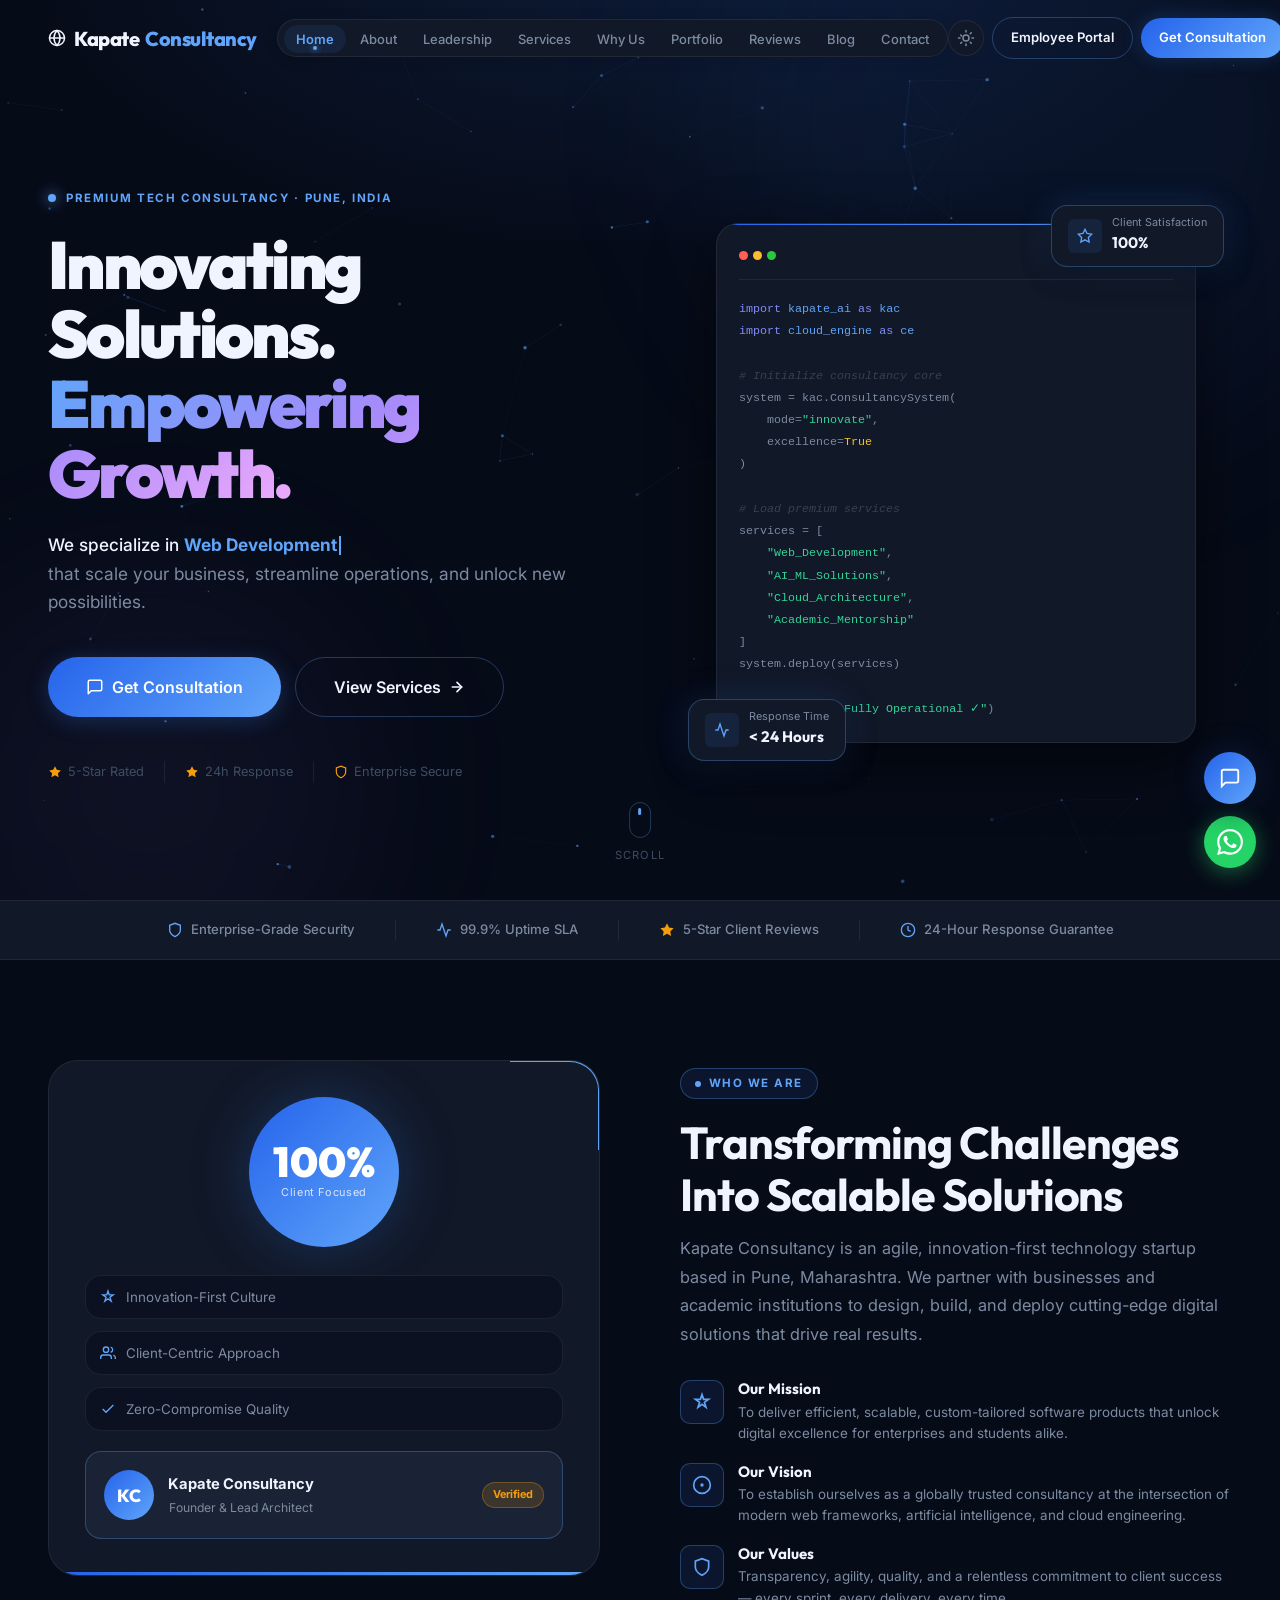
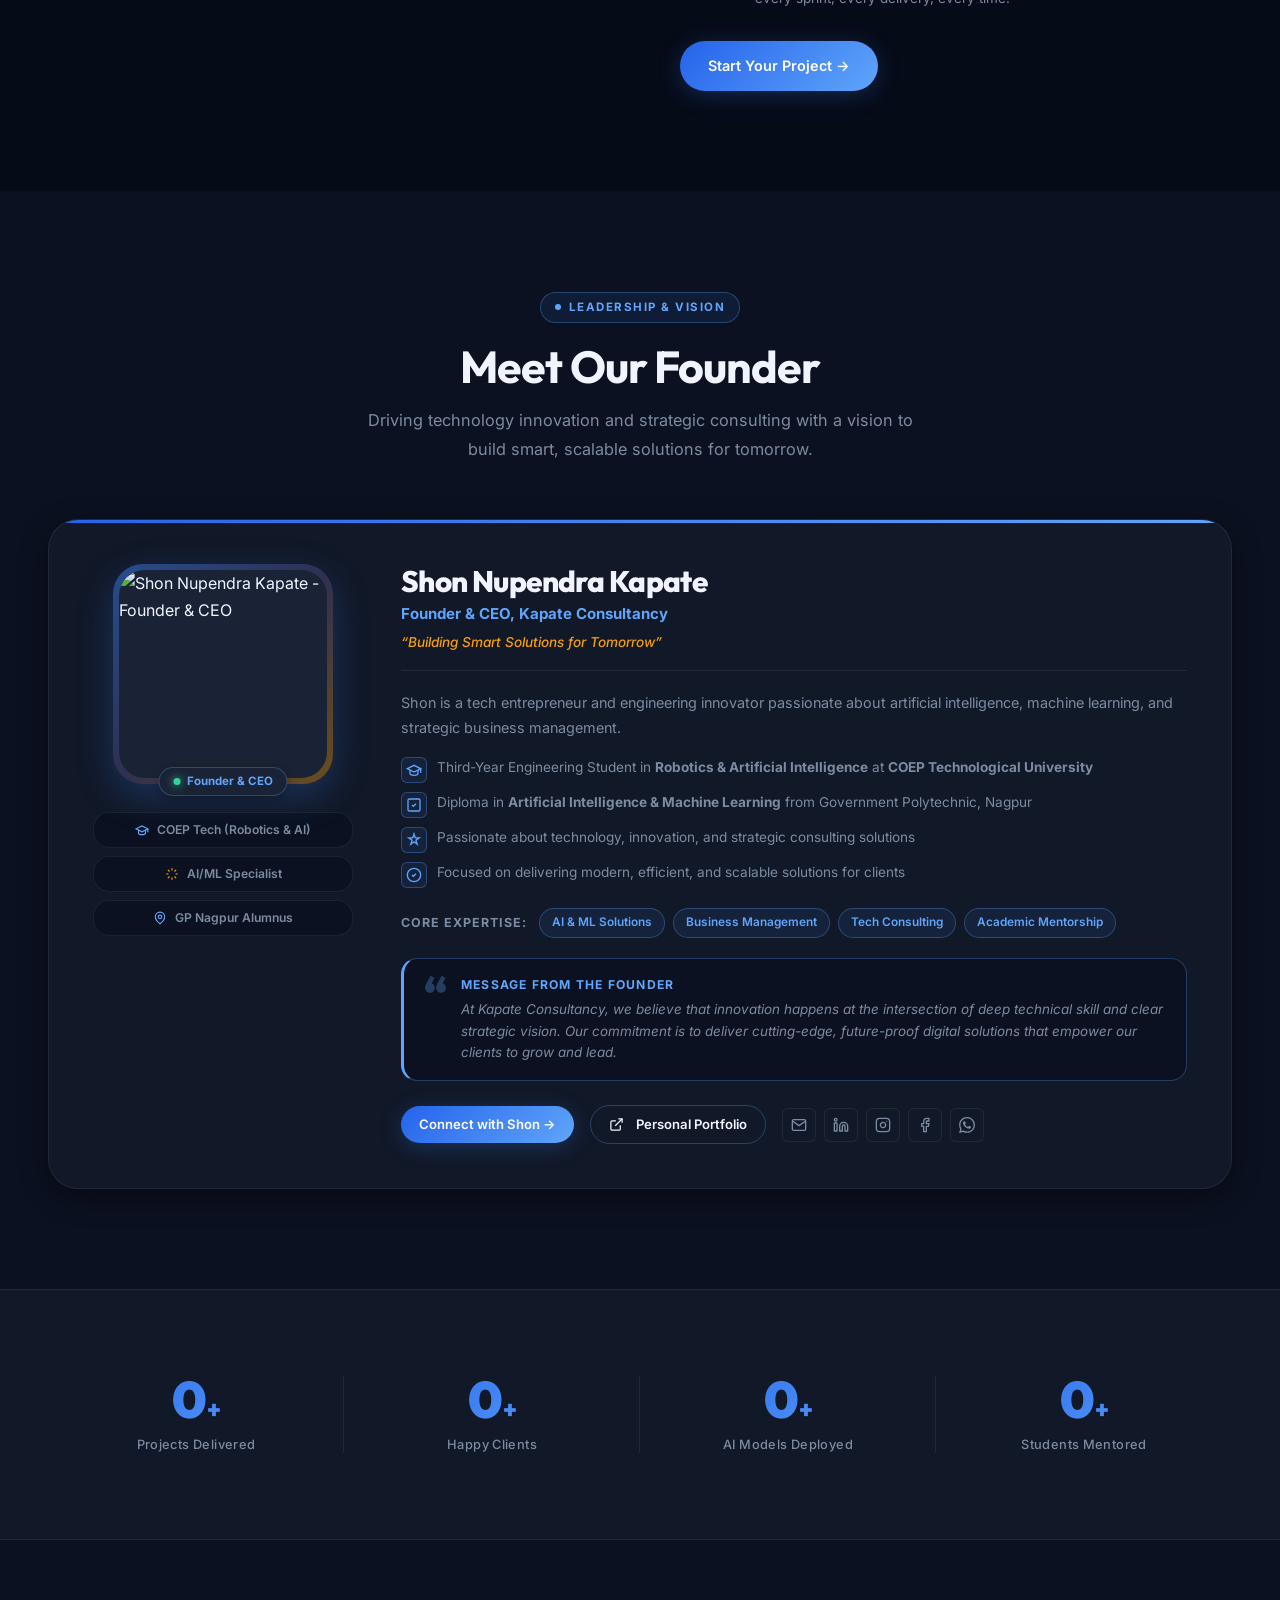
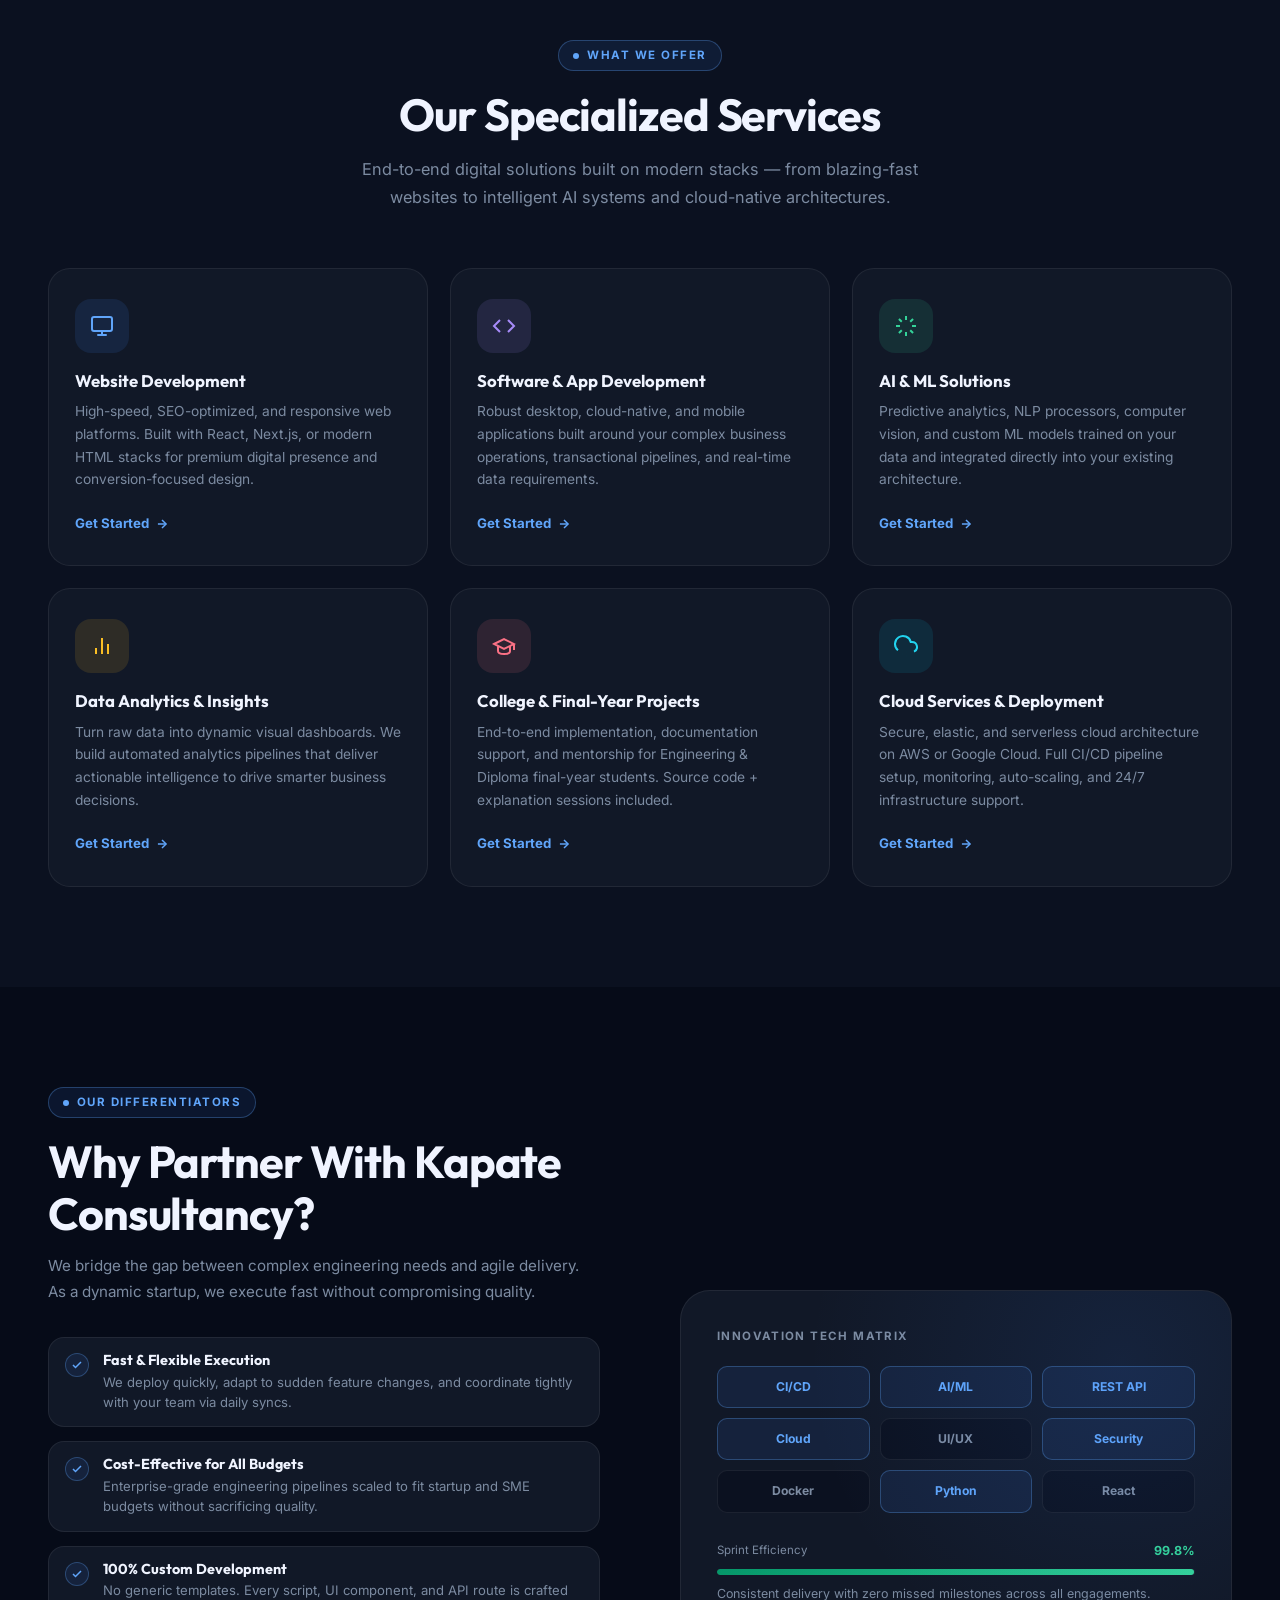
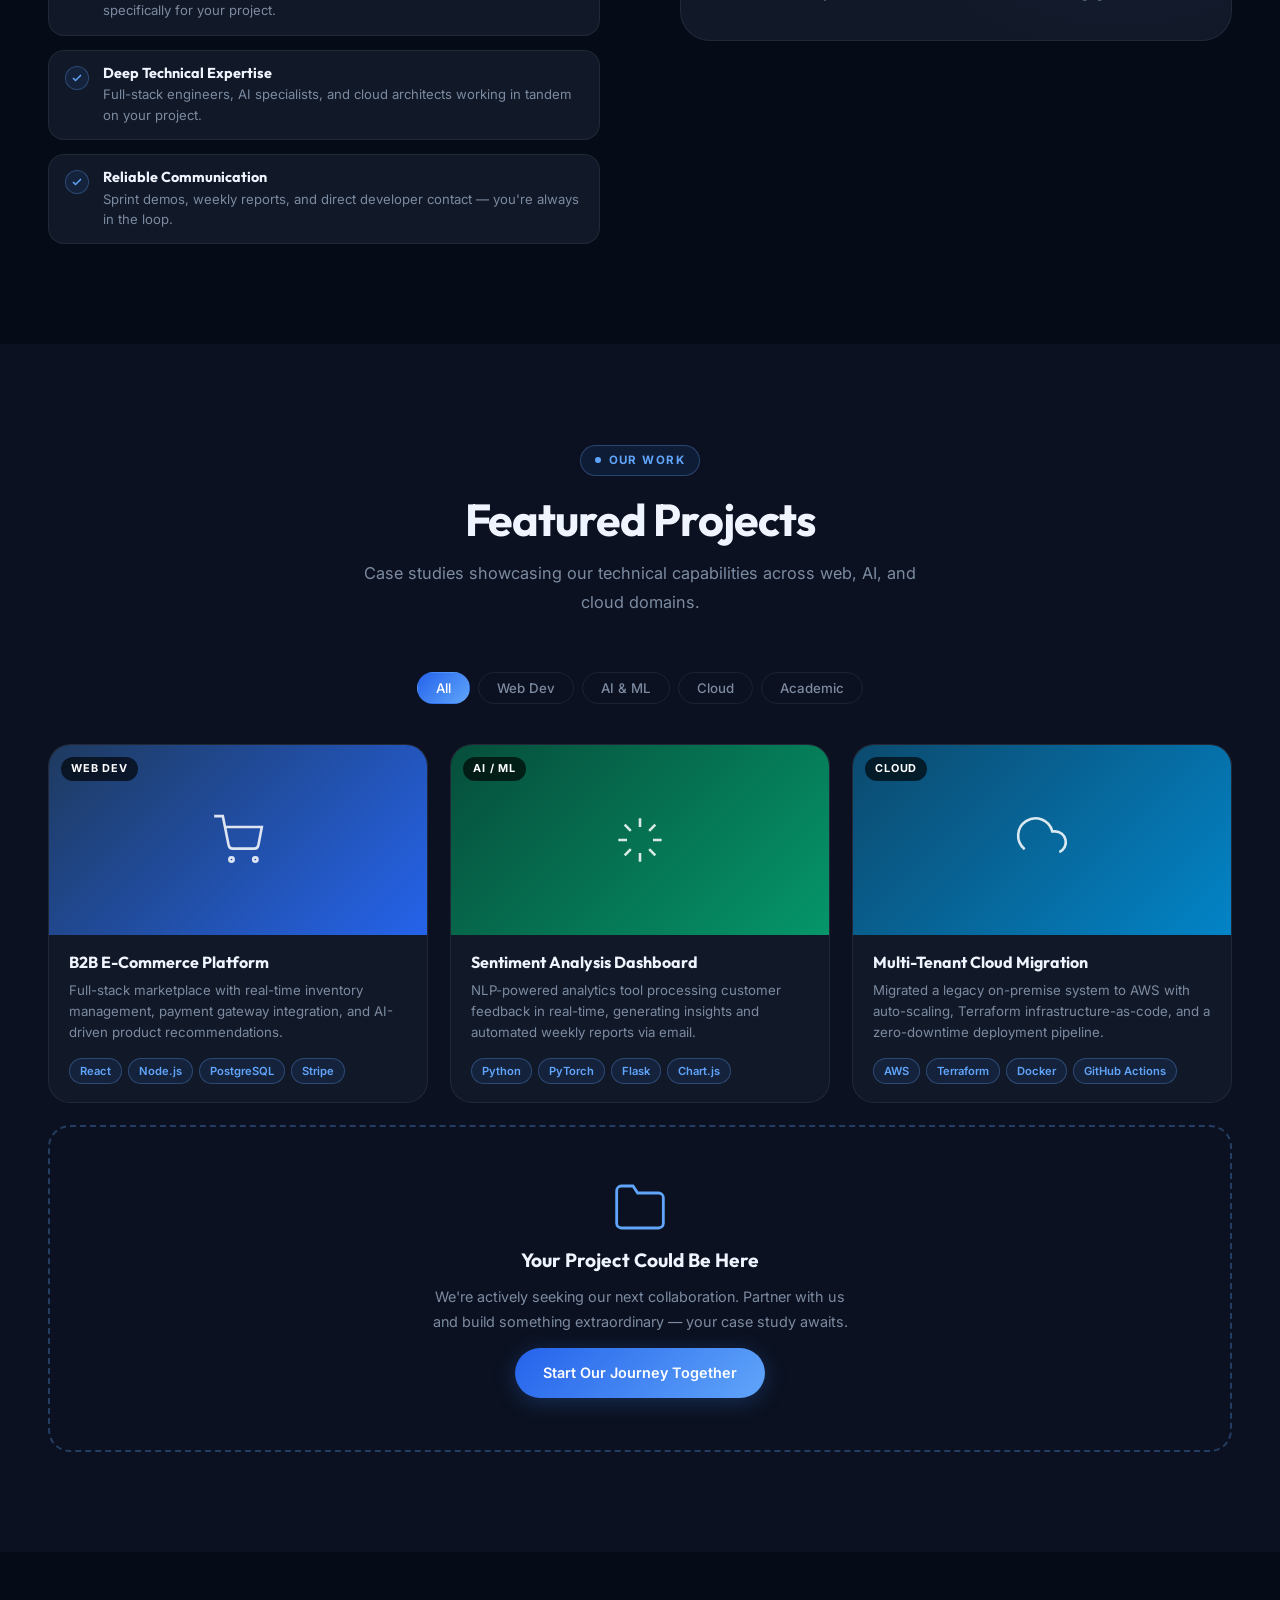
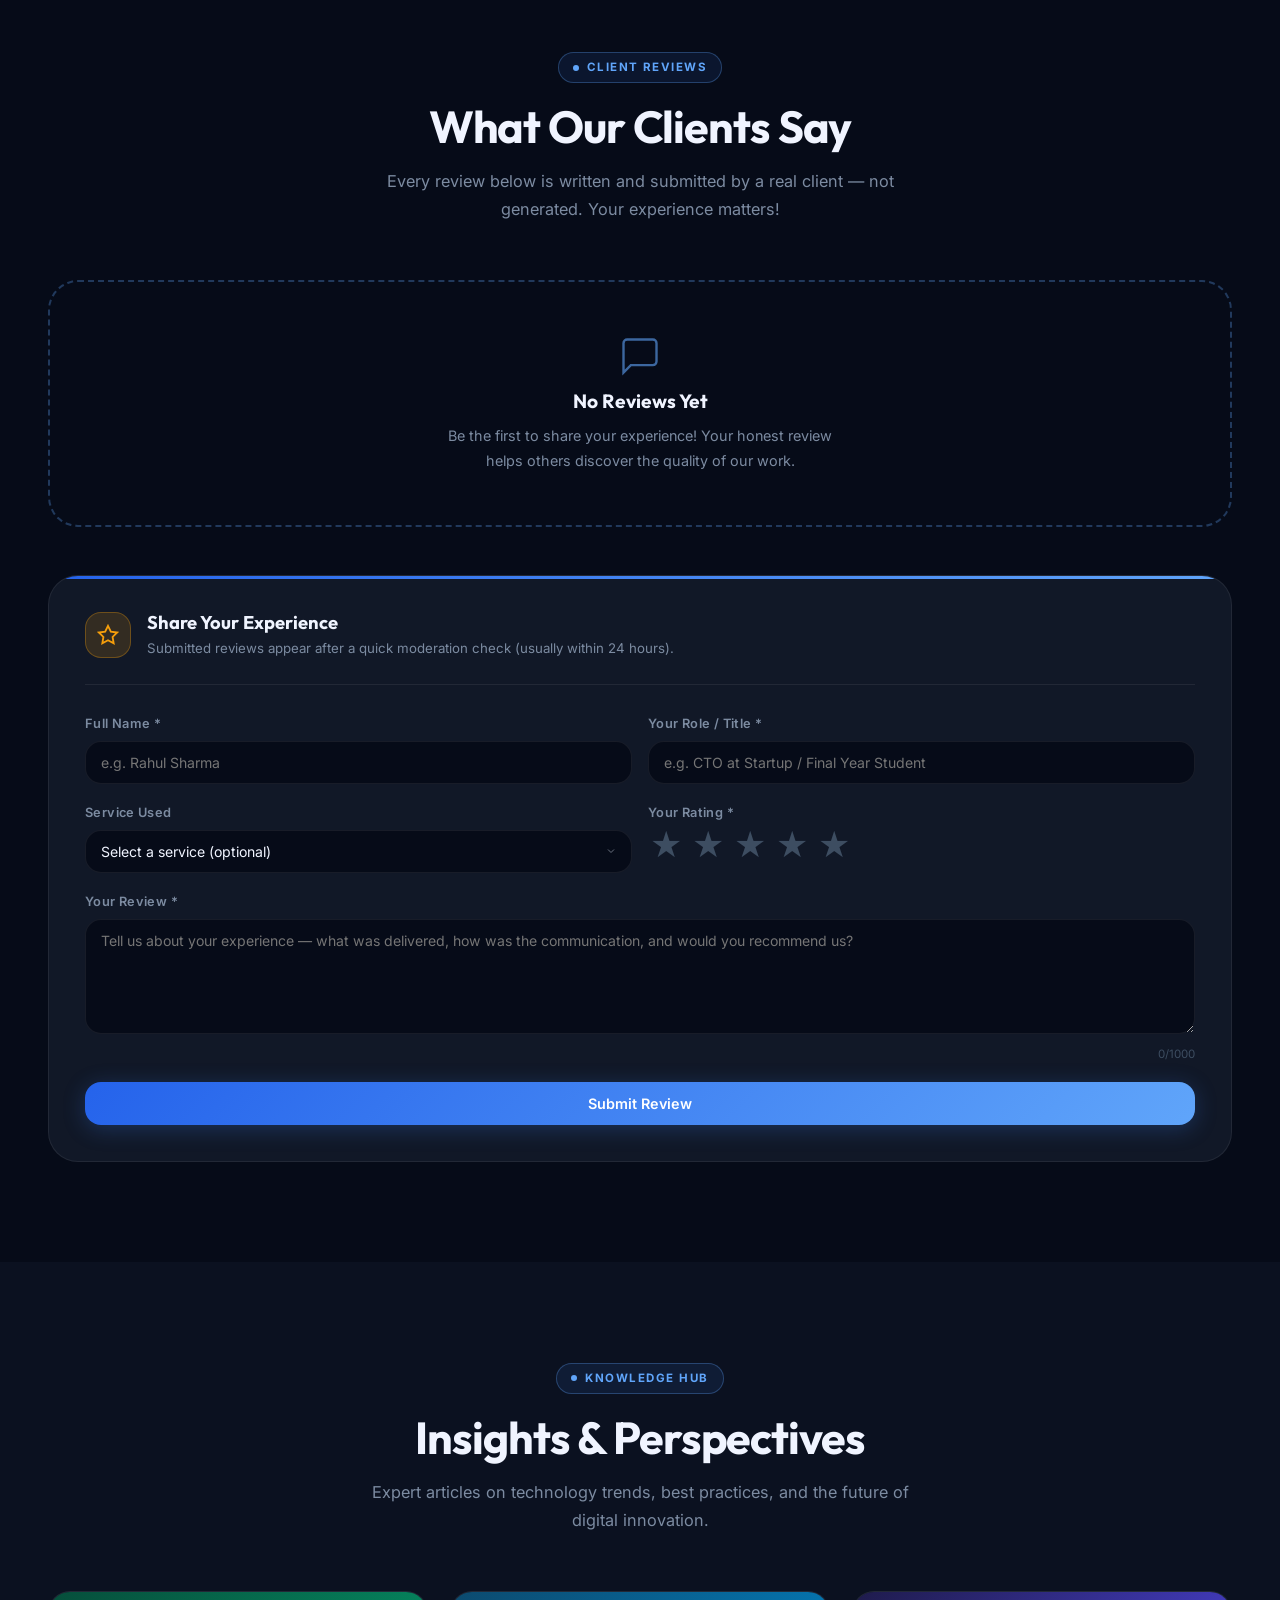
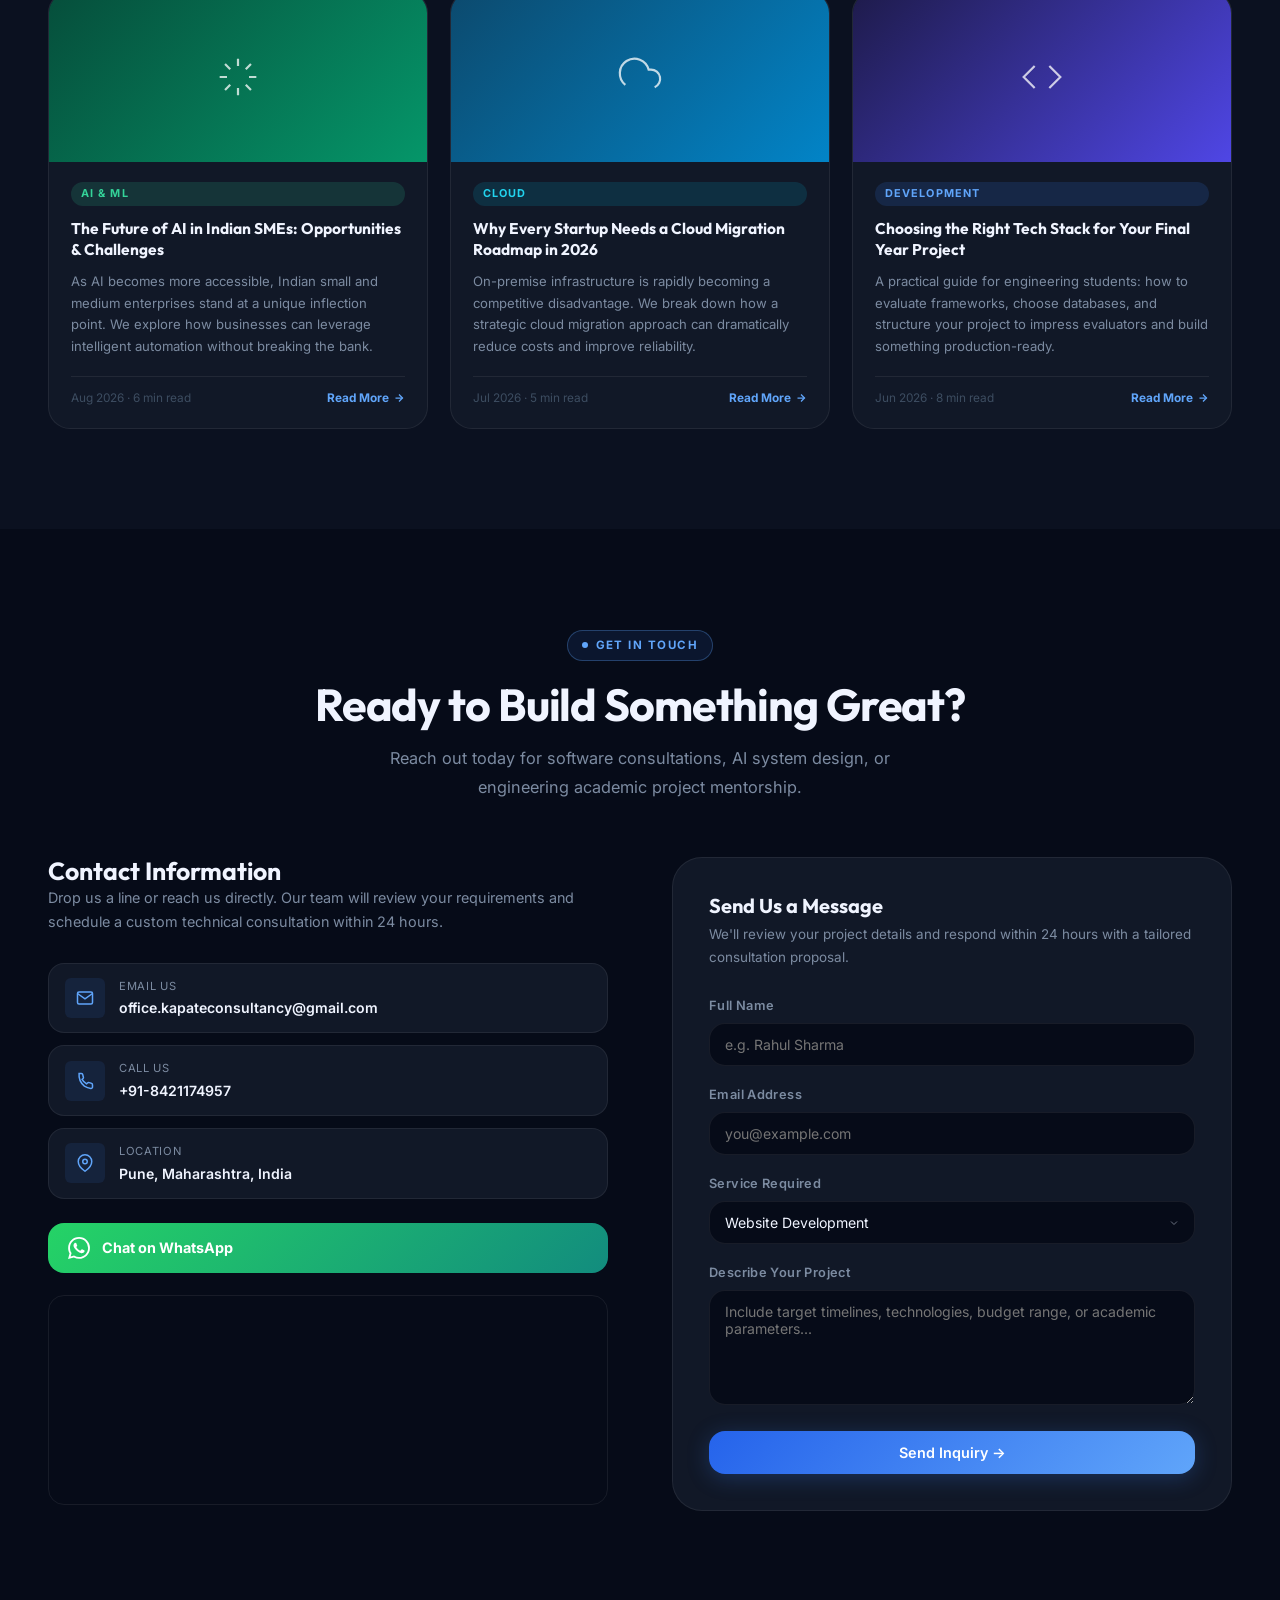
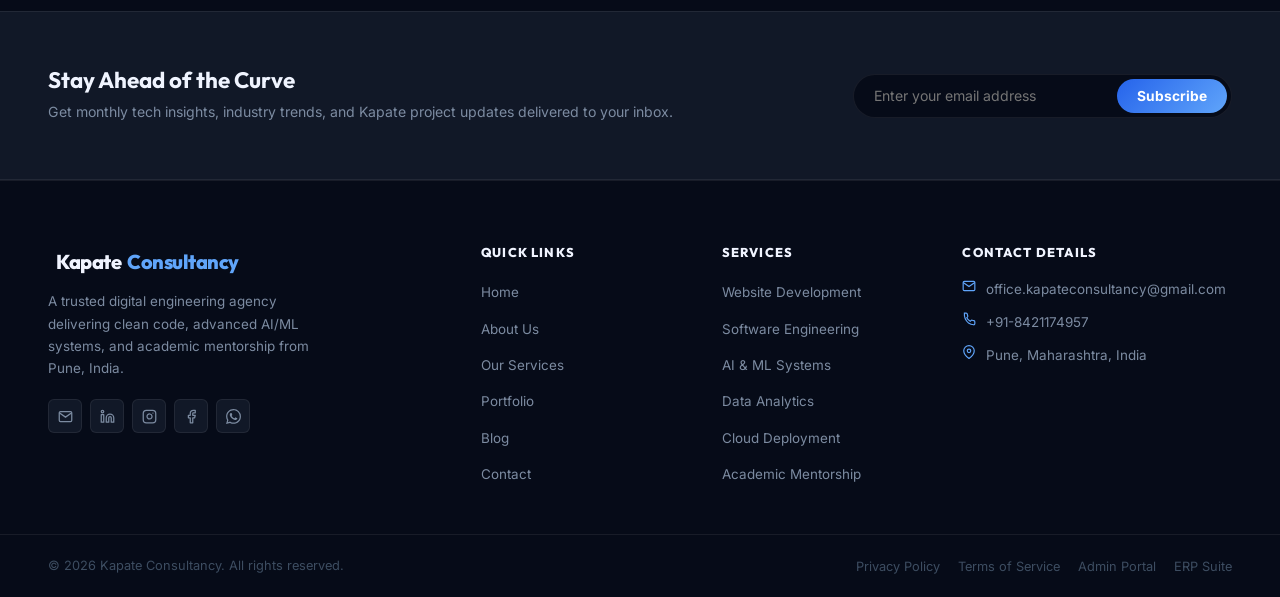
==== index.html @ 1ebfba07 "Add files via upload" ====
<!DOCTYPE html>
<html lang="en">
<head>
  <meta charset="UTF-8">
  <meta name="viewport" content="width=device-width, initial-scale=1.0">
  <title>Kapate Consultancy | Innovating Solutions. Empowering Growth.</title>

  <!-- SEO -->
  <meta name="description" content="Kapate Consultancy is a premium IT firm delivering website development, AI/ML solutions, software engineering, cloud services, and academic project support in Pune, India.">
  <meta name="keywords" content="Kapate Consultancy, IT Services, Software Development, AI Solutions, Machine Learning, Cloud Deployment, Academic Projects, Final Year Projects, Pune">
  <meta name="author" content="Kapate Consultancy">
  <meta name="google-site-verification" content="zvr6TAi5wgbyHD8GmvYJzm3-fGdUgb6sQoZNNLNZOXQ" />
  <link rel="canonical" href="https://kapateconsultancy.in/">

  <!-- JSON-LD Structured Data for Google Search #1 Ranking -->
  <script type="application/ld+json">
  {
    "@context": "https://schema.org",
    "@type": "ProfessionalService",
    "name": "Kapate Consultancy",
    "url": "https://kapateconsultancy.in/",
    "logo": "https://kapateconsultancy.in/assets/Kapate-Consultancy-Logo.png",
    "image": "https://kapateconsultancy.in/assets/Shon-CEO.png",
    "description": "Kapate Consultancy is a premier IT engineering agency delivering custom software development, AI/ML solutions, cloud services, and academic mentorship in Pune, India.",
    "address": {
      "@type": "PostalAddress",
      "addressLocality": "Pune",
      "addressRegion": "MH",
      "addressCountry": "IN"
    },
    "telephone": "+91-8421174957",
    "email": "office.kapateconsultancy@gmail.com",
    "priceRange": "$$"
  }
  </script>

  <!-- Google Fonts -->
  <link rel="preconnect" href="https://fonts.googleapis.com">
  <link rel="preconnect" href="https://fonts.gstatic.com" crossorigin>
  <link href="https://fonts.googleapis.com/css2?family=Inter:wght@300;400;500;600;700&family=Outfit:wght@400;500;600;700;800;900&display=swap" rel="stylesheet">

  <!-- PWA & Mobile Web App Meta -->
  <link rel="manifest" href="manifest.json">
  <meta name="theme-color" content="#090d16">
  <meta name="apple-mobile-web-app-capable" content="yes">
  <meta name="apple-mobile-web-app-status-bar-style" content="black-translucent">
  <meta name="apple-mobile-web-app-title" content="Kapate Consultancy">
  <link rel="apple-touch-icon" href="assets/Kapate-Consultancy-Logo.png">

  <link rel="stylesheet" href="style.css">
</head>

<body class="dark-theme">

  <!-- Scroll Progress Bar -->
  <div id="scroll-progress"></div>

  <!-- ===================== HEADER ===================== -->
  <header class="header" id="main-header">
    <div class="container header-container">

      <a href="#hero" class="logo-area" aria-label="Kapate Consultancy home">
        <div class="logo-earth-icon">
          <svg xmlns="http://www.w3.org/2000/svg" width="18" height="18" viewBox="0 0 24 24" fill="none" stroke="currentColor" stroke-width="2" stroke-linecap="round" stroke-linejoin="round">
            <circle cx="12" cy="12" r="10"/>
            <path d="M12 2a14.5 14.5 0 0 0 0 20 14.5 14.5 0 0 0 0-20"/>
            <path d="M2 12h20"/>
          </svg>
        </div>
        <span class="logo-text">Kapate <span class="logo-accent">Consultancy</span></span>
      </a>



      <nav class="nav-menu" id="nav-menu" aria-label="Main navigation">
        <div class="mobile-nav-header show-mobile-only">
          <div class="mobile-logo-wrap">
            <div class="logo-badge sm">KC</div>
            <span class="logo-text text-sm">Kapate <span class="logo-accent">ERP</span></span>
          </div>
          <button id="mobile-nav-close" class="nav-close-btn" aria-label="Close navigation menu">&times;</button>
        </div>
        <ul class="nav-list">
          <li><a href="#hero"         class="nav-link active">Home</a></li>
          <li><a href="#about"        class="nav-link">About</a></li>
          <li><a href="#leadership"   class="nav-link">Leadership</a></li>
          <li><a href="#services"     class="nav-link">Services</a></li>
          <li><a href="#why-us"       class="nav-link">Why Us</a></li>
          <li><a href="#portfolio"    class="nav-link">Portfolio</a></li>
          <li><a href="#testimonials" class="nav-link">Reviews</a></li>
          <li><a href="#blog"         class="nav-link">Blog</a></li>
          <li><a href="#contact"      class="nav-link">Contact</a></li>
          <li class="show-mobile-only" style="margin-top: 14px; width: 100%;"><a href="flyers.html" class="btn btn-sm btn-outline btn-block" style="text-align:center;">🎨 Social Flyers</a></li>
          <li class="show-mobile-only" style="margin-top: 8px; width: 100%;"><a href="erp.html" class="btn btn-sm btn-primary btn-block" style="text-align:center;">💼 Employee Portal</a></li>
        </ul>
      </nav>

      <div class="header-actions">
        <button id="theme-toggle-btn" class="theme-toggle-btn" aria-label="Toggle light/dark theme">
          <!-- Sun (dark mode) -->
          <svg class="sun-icon" xmlns="http://www.w3.org/2000/svg" width="18" height="18" viewBox="0 0 24 24" fill="none" stroke="currentColor" stroke-width="2" stroke-linecap="round" stroke-linejoin="round"><circle cx="12" cy="12" r="4"/><path d="M12 2v2M12 20v2m-7.07-14.07 1.41 1.41M17.66 17.66l1.41 1.41M2 12h2M20 12h2m-4.34-5.66 1.41-1.41M6.34 17.66l-1.41 1.41"/></svg>
          <!-- Moon (light mode) -->
          <svg class="moon-icon" xmlns="http://www.w3.org/2000/svg" width="18" height="18" viewBox="0 0 24 24" fill="none" stroke="currentColor" stroke-width="2" stroke-linecap="round" stroke-linejoin="round"><path d="M12 3a6 6 0 0 0 9 9 9 9 0 1 1-9-9Z"/></svg>
        </button>
        <a href="erp.html" class="btn btn-sm btn-outline hide-mobile">Employee Portal</a>
        <a href="#contact" class="btn btn-sm btn-primary hide-mobile">Get Consultation</a>
        <button class="menu-toggle" id="menu-toggle" aria-label="Toggle navigation menu">
          <span class="bar"></span>
          <span class="bar"></span>
          <span class="bar"></span>
        </button>
      </div>

    </div>
  </header>


  <!-- Mobile overlay -->
  <div class="mobile-nav-overlay" id="mobile-nav-overlay"></div>

  <main>

    <!-- ===================== HERO ===================== -->
    <section id="hero" class="hero-section">
      <canvas id="particle-canvas" aria-hidden="true"></canvas>
      <div class="hero-glow-1" aria-hidden="true"></div>
      <div class="hero-glow-2" aria-hidden="true"></div>

      <div class="hero-container container">
        <div class="hero-inner">

          <!-- Left: Content -->
          <div class="hero-content reveal-left">
            <div class="hero-eyebrow">
              <span class="eyebrow-dot"></span>
              Premium Tech Consultancy · Pune, India
            </div>

            <h1 class="hero-headline">
              Innovating Solutions.<br>
              <span class="gradient-text">Empowering Growth.</span>
            </h1>

            <div class="hero-typed-wrap">
              <span class="typed-prefix">We specialize in </span>
              <span class="typed-word" id="typed-word"></span><span class="typed-cursor"></span>
              <br>
              <span style="color: var(--text-muted);">that scale your business, streamline operations, and unlock new possibilities.</span>
            </div>

            <div class="hero-cta-group">
              <a href="#contact" class="btn btn-lg btn-primary" id="hero-consult-btn">
                <svg xmlns="http://www.w3.org/2000/svg" width="18" height="18" viewBox="0 0 24 24" fill="none" stroke="currentColor" stroke-width="2" stroke-linecap="round" stroke-linejoin="round"><path d="M21 15a2 2 0 0 1-2 2H7l-4 4V5a2 2 0 0 1 2-2h14a2 2 0 0 1 2 2z"/></svg>
                Get Consultation
              </a>
              <a href="#services" class="btn btn-lg btn-outline" id="hero-services-btn">
                View Services
                <svg xmlns="http://www.w3.org/2000/svg" width="16" height="16" viewBox="0 0 24 24" fill="none" stroke="currentColor" stroke-width="2.5" stroke-linecap="round" stroke-linejoin="round"><line x1="5" y1="12" x2="19" y2="12"/><polyline points="12 5 19 12 12 19"/></svg>
              </a>
            </div>

            <div class="hero-trust">
              <span class="trust-item">
                <svg xmlns="http://www.w3.org/2000/svg" width="14" height="14" viewBox="0 0 24 24" fill="currentColor"><path d="m12 2 3.09 6.26L22 9.27l-5 4.87 1.18 6.88L12 17.77l-6.18 3.25L7 14.14 2 9.27l6.91-1.01L12 2z"/></svg>
                5-Star Rated
              </span>
              <span class="trust-sep"></span>
              <span class="trust-item">
                <svg xmlns="http://www.w3.org/2000/svg" width="14" height="14" viewBox="0 0 24 24" fill="currentColor" style="color: var(--gold)"><path d="m12 2 3.09 6.26L22 9.27l-5 4.87 1.18 6.88L12 17.77l-6.18 3.25L7 14.14 2 9.27l6.91-1.01L12 2z"/></svg>
                24h Response
              </span>
              <span class="trust-sep"></span>
              <span class="trust-item">
                <svg xmlns="http://www.w3.org/2000/svg" width="14" height="14" viewBox="0 0 24 24" fill="none" stroke="currentColor" stroke-width="2"><path d="M12 22s8-4 8-10V5l-8-3-8 3v7c0 6 8 10 8 10z"/></svg>
                Enterprise Secure
              </span>
            </div>
          </div>

          <!-- Right: Visual Dashboard -->
          <div class="hero-visual reveal-right">
            <div class="hero-card-wrap">
              <div class="dashboard-card">
                <div class="dc-header">
                  <div class="dc-dots">
                    <span class="dc-dot r"></span>
                    <span class="dc-dot y"></span>
                    <span class="dc-dot g"></span>
                  </div>
                  <span class="dc-title">kapate-core.py</span>
                </div>
                <div class="dc-body">
<pre><code><span class="kw">import</span> <span class="fn">kapate_ai</span> <span class="kw">as</span> <span class="fn">kac</span>
<span class="kw">import</span> <span class="fn">cloud_engine</span> <span class="kw">as</span> <span class="fn">ce</span>

<span class="cmt"># Initialize consultancy core</span>
system = kac.ConsultancySystem(
    mode=<span class="str">"innovate"</span>,
    excellence=<span class="num">True</span>
)

<span class="cmt"># Load premium services</span>
services = [
    <span class="str">"Web_Development"</span>,
    <span class="str">"AI_ML_Solutions"</span>,
    <span class="str">"Cloud_Architecture"</span>,
    <span class="str">"Academic_Mentorship"</span>
]
system.deploy(services)

<span class="fn">print</span>(<span class="str">"Status: Fully Operational ✓"</span>)</code></pre>
                </div>
              </div>

              <!-- Floating stats -->
              <div class="hero-stat-float hsf-1">
                <div class="hsf-icon">
                  <svg xmlns="http://www.w3.org/2000/svg" width="16" height="16" viewBox="0 0 24 24" fill="none" stroke="currentColor" stroke-width="2"><polyline points="22 12 18 12 15 21 9 3 6 12 2 12"/></svg>
                </div>
                <div>
                  <div class="hsf-label">Response Time</div>
                  <div class="hsf-value">&lt; 24 Hours</div>
                </div>
              </div>

              <div class="hero-stat-float hsf-2">
                <div class="hsf-icon">
                  <svg xmlns="http://www.w3.org/2000/svg" width="16" height="16" viewBox="0 0 24 24" fill="none" stroke="currentColor" stroke-width="2"><polygon points="12 2 15.09 8.26 22 9.27 17 14.14 18.18 21.02 12 17.77 5.82 21.02 7 14.14 2 9.27 8.91 8.26 12 2"/></svg>
                </div>
                <div>
                  <div class="hsf-label">Client Satisfaction</div>
                  <div class="hsf-value">100%</div>
                </div>
              </div>
            </div>
          </div>

        </div>
      </div>

      <!-- Scroll hint -->
      <div class="scroll-hint-outer" aria-hidden="true">
        <div class="scroll-mouse"><div class="scroll-dot"></div></div>
        <span>Scroll</span>
      </div>
    </section>

    <!-- ===================== TRUST BAR ===================== -->
    <div class="trust-bar">
      <div class="container trust-bar-inner">
        <span class="tb-item">
          <svg xmlns="http://www.w3.org/2000/svg" width="16" height="16" viewBox="0 0 24 24" fill="none" stroke="currentColor" stroke-width="2"><path d="M12 22s8-4 8-10V5l-8-3-8 3v7c0 6 8 10 8 10z"/></svg>
          Enterprise-Grade Security
        </span>
        <span class="tb-divider"></span>
        <span class="tb-item">
          <svg xmlns="http://www.w3.org/2000/svg" width="16" height="16" viewBox="0 0 24 24" fill="none" stroke="currentColor" stroke-width="2"><polyline points="22 12 18 12 15 21 9 3 6 12 2 12"/></svg>
          99.9% Uptime SLA
        </span>
        <span class="tb-divider"></span>
        <span class="tb-item gold">
          <svg xmlns="http://www.w3.org/2000/svg" width="16" height="16" viewBox="0 0 24 24" fill="currentColor"><path d="m12 2 3.09 6.26L22 9.27l-5 4.87 1.18 6.88L12 17.77l-6.18 3.25L7 14.14 2 9.27l6.91-1.01L12 2z"/></svg>
          5-Star Client Reviews
        </span>
        <span class="tb-divider"></span>
        <span class="tb-item">
          <svg xmlns="http://www.w3.org/2000/svg" width="16" height="16" viewBox="0 0 24 24" fill="none" stroke="currentColor" stroke-width="2"><circle cx="12" cy="12" r="10"/><polyline points="12 6 12 12 16 14"/></svg>
          24-Hour Response Guarantee
      </div>
    </div>

    <!-- ===================== ABOUT ===================== -->
    <section id="about" class="section-pad">
      <div class="container">
        <div class="about-wrap">

          <!-- Visual -->
          <div class="about-visual reveal-left">
            <div class="about-card">
              <div class="about-circle">
                <span class="circle-num">100%</span>
                <span class="circle-label">Client Focused</span>
              </div>

              <div class="about-values">
                <div class="value-pill">
                  <svg xmlns="http://www.w3.org/2000/svg" width="16" height="16" viewBox="0 0 24 24" fill="none" stroke="currentColor" stroke-width="2"><path d="m12 3-1.912 5.813H4.135l4.974 3.617-1.895 5.87L12 14.696l4.786 3.604-1.895-5.87 4.974-3.617h-5.953L12 3z"/></svg>
                  Innovation-First Culture
                </div>
                <div class="value-pill">
                  <svg xmlns="http://www.w3.org/2000/svg" width="16" height="16" viewBox="0 0 24 24" fill="none" stroke="currentColor" stroke-width="2"><path d="M17 21v-2a4 4 0 0 0-4-4H5a4 4 0 0 0-4 4v2"/><circle cx="9" cy="7" r="4"/><path d="M23 21v-2a4 4 0 0 0-3-3.87"/><path d="M16 3.13a4 4 0 0 1 0 7.75"/></svg>
                  Client-Centric Approach
                </div>
                <div class="value-pill">
                  <svg xmlns="http://www.w3.org/2000/svg" width="16" height="16" viewBox="0 0 24 24" fill="none" stroke="currentColor" stroke-width="2"><polyline points="20 6 9 17 4 12"/></svg>
                  Zero-Compromise Quality
                </div>
              </div>

              <div class="founder-card">
                <div class="founder-avatar">KC</div>
                <div>
                  <div class="founder-name">Kapate Consultancy</div>
                  <div class="founder-role">Founder &amp; Lead Architect</div>
                </div>
                <span class="founder-badge">Verified</span>
              </div>
            </div>
          </div>

          <!-- Text -->
          <div class="about-text reveal-right">
            <span class="section-tag">Who We Are</span>
            <h2 class="section-title">Transforming Challenges Into Scalable Solutions</h2>
            <p class="about-lead">Kapate Consultancy is an agile, innovation-first technology startup based in Pune, Maharashtra. We partner with businesses and academic institutions to design, build, and deploy cutting-edge digital solutions that drive real results.</p>

            <div class="pillars">
              <div class="pillar">
                <div class="pillar-icon">
                  <svg xmlns="http://www.w3.org/2000/svg" width="20" height="20" viewBox="0 0 24 24" fill="none" stroke="currentColor" stroke-width="2"><path d="m12 3-1.912 5.813H4.135l4.974 3.617-1.895 5.87L12 14.696l4.786 3.604-1.895-5.87 4.974-3.617h-5.953L12 3z"/></svg>
                </div>
                <div class="pillar-body">
                  <h4>Our Mission</h4>
                  <p>To deliver efficient, scalable, custom-tailored software products that unlock digital excellence for enterprises and students alike.</p>
                </div>
              </div>
              <div class="pillar">
                <div class="pillar-icon">
                  <svg xmlns="http://www.w3.org/2000/svg" width="20" height="20" viewBox="0 0 24 24" fill="none" stroke="currentColor" stroke-width="2"><circle cx="12" cy="12" r="10"/><circle cx="12" cy="12" r="1"/></svg>
                </div>
                <div class="pillar-body">
                  <h4>Our Vision</h4>
                  <p>To establish ourselves as a globally trusted consultancy at the intersection of modern web frameworks, artificial intelligence, and cloud engineering.</p>
                </div>
              </div>
              <div class="pillar">
                <div class="pillar-icon">
                  <svg xmlns="http://www.w3.org/2000/svg" width="20" height="20" viewBox="0 0 24 24" fill="none" stroke="currentColor" stroke-width="2"><path d="M12 22s8-4 8-10V5l-8-3-8 3v7c0 6 8 10 8 10z"/></svg>
                </div>
                <div class="pillar-body">
                  <h4>Our Values</h4>
                  <p>Transparency, agility, quality, and a relentless commitment to client success — every sprint, every delivery, every time.</p>
                </div>
              </div>
            </div>

            <a href="#contact" class="btn btn-primary">Start Your Project &rarr;</a>
          </div>

        </div>
      </div>
    </section>

    <!-- ===================== LEADERSHIP / FOUNDER ===================== -->
    <section id="leadership" class="section-pad bg-alt">
      <div class="container">
        <div class="section-header text-center reveal-up">
          <span class="section-tag">Leadership &amp; Vision</span>
          <h2 class="section-title">Meet Our Founder</h2>
          <p class="section-desc">Driving technology innovation and strategic consulting with a vision to build smart, scalable solutions for tomorrow.</p>
        </div>

        <div class="founder-profile-card reveal-up">
          <div class="founder-card-grid">

            <!-- Left: Founder Image & Badges -->
            <div class="founder-img-col">
              <div class="founder-img-frame">
                <img src="assets/Shon-CEO.png" alt="Shon Nupendra Kapate - Founder & CEO" class="founder-img">
                <div class="founder-glow-ring"></div>
                <span class="founder-status-badge">
                  <span class="pulse-dot"></span> Founder &amp; CEO
                </span>
              </div>

              <!-- Credibility Badges -->
              <div class="founder-cred-badges">
                <span class="cred-badge">
                  <svg xmlns="http://www.w3.org/2000/svg" width="14" height="14" viewBox="0 0 24 24" fill="none" stroke="currentColor" stroke-width="2"><path d="M22 10v6M2 10l10-5 10 5-10 5z"/><path d="M6 12v5c0 2 2.5 3 6 3s6-1 6-3v-5"/></svg>
                  COEP Tech (Robotics &amp; AI)
                </span>
                <span class="cred-badge gold">
                  <svg xmlns="http://www.w3.org/2000/svg" width="14" height="14" viewBox="0 0 24 24" fill="none" stroke="currentColor" stroke-width="2"><path d="M12 2v4M12 18v4M4.93 4.93l2.83 2.83M16.24 16.24l2.83 2.83M2 12h4M18 12h4M4.93 19.07l2.83-2.83M16.24 7.76l2.83-2.83"/></svg>
                  AI/ML Specialist
                </span>
                <span class="cred-badge">
                  <svg xmlns="http://www.w3.org/2000/svg" width="14" height="14" viewBox="0 0 24 24" fill="none" stroke="currentColor" stroke-width="2"><path d="M20 10c0 6-8 12-8 12s-8-6-8-12a8 8 0 0 1 16 0Z"/><circle cx="12" cy="10" r="3"/></svg>
                  GP Nagpur Alumnus
                </span>
              </div>
            </div>

            <!-- Right: Bio, Highlights, Quote & Socials -->
            <div class="founder-info-col">
              <div class="founder-header">
                <h3 class="founder-fullname">Shon Nupendra Kapate</h3>
                <div class="founder-title">Founder &amp; CEO, Kapate Consultancy</div>
                <p class="founder-tagline">&ldquo;Building Smart Solutions for Tomorrow&rdquo;</p>
              </div>

              <!-- Bio Paragraphs / Highlights -->
              <div class="founder-bio">
                <p>Shon is a tech entrepreneur and engineering innovator passionate about artificial intelligence, machine learning, and strategic business management.</p>
                <div class="founder-highlights">
                  <div class="f-highlight-item">
                    <div class="f-highlight-icon">
                      <svg xmlns="http://www.w3.org/2000/svg" width="16" height="16" viewBox="0 0 24 24" fill="none" stroke="currentColor" stroke-width="2"><path d="M22 10v6M2 10l10-5 10 5-10 5z"/><path d="M6 12v5c0 2 2.5 3 6 3s6-1 6-3v-5"/></svg>
                    </div>
                    <span>Third-Year Engineering Student in <strong>Robotics &amp; Artificial Intelligence</strong> at <strong>COEP Technological University</strong></span>
                  </div>
                  <div class="f-highlight-item">
                    <div class="f-highlight-icon">
                      <svg xmlns="http://www.w3.org/2000/svg" width="16" height="16" viewBox="0 0 24 24" fill="none" stroke="currentColor" stroke-width="2"><rect width="18" height="18" x="3" y="3" rx="2"/><path d="m9 12 2 2 4-4"/></svg>
                    </div>
                    <span>Diploma in <strong>Artificial Intelligence &amp; Machine Learning</strong> from Government Polytechnic, Nagpur</span>
                  </div>
                  <div class="f-highlight-item">
                    <div class="f-highlight-icon">
                      <svg xmlns="http://www.w3.org/2000/svg" width="16" height="16" viewBox="0 0 24 24" fill="none" stroke="currentColor" stroke-width="2"><path d="m12 3-1.912 5.813H4.135l4.974 3.617-1.895 5.87L12 14.696l4.786 3.604-1.895-5.87 4.974-3.617h-5.953L12 3z"/></svg>
                    </div>
                    <span>Passionate about technology, innovation, and strategic consulting solutions</span>
                  </div>
                  <div class="f-highlight-item">
                    <div class="f-highlight-icon">
                      <svg xmlns="http://www.w3.org/2000/svg" width="16" height="16" viewBox="0 0 24 24" fill="none" stroke="currentColor" stroke-width="2"><circle cx="12" cy="12" r="10"/><path d="m9 12 2 2 4-4"/></svg>
                    </div>
                    <span>Focused on delivering modern, efficient, and scalable solutions for clients</span>
                  </div>
                </div>
              </div>

              <!-- Expertise Pills -->
              <div class="founder-expertise-section">
                <span class="expertise-label">Core Expertise:</span>
                <div class="expertise-pills">
                  <span class="exp-pill">AI &amp; ML Solutions</span>
                  <span class="exp-pill">Business Management</span>
                  <span class="exp-pill">Tech Consulting</span>
                  <span class="exp-pill">Academic Mentorship</span>
                </div>
              </div>

              <!-- Message from Founder -->
              <div class="founder-quote-box">
                <div class="quote-mark">&ldquo;</div>
                <div class="quote-content">
                  <p class="quote-heading">Message from the Founder</p>
                  <p class="quote-text">At Kapate Consultancy, we believe that innovation happens at the intersection of deep technical skill and clear strategic vision. Our commitment is to deliver cutting-edge, future-proof digital solutions that empower our clients to grow and lead.</p>
                </div>
              </div>

              <!-- Social Links & Action -->
              <div class="founder-actions">
                <a href="#contact" class="btn btn-sm btn-primary">Connect with Shon &rarr;</a>
                <a href="https://shonnupendrakapate.netlify.app/" target="_blank" rel="noopener" class="btn btn-sm btn-outline" title="Visit Shon Nupendra Kapate's Personal Portfolio">
                  <svg xmlns="http://www.w3.org/2000/svg" width="15" height="15" viewBox="0 0 24 24" fill="none" stroke="currentColor" stroke-width="2" style="vertical-align:middle;margin-right:4px;"><path d="M18 13v6a2 2 0 0 1-2 2H5a2 2 0 0 1-2-2V8a2 2 0 0 1 2-2h6"/><polyline points="15 3 21 3 21 9"/><line x1="10" y1="14" x2="21" y2="3"/></svg>
                  Personal Portfolio
                </a>
                <div class="founder-social-btns">
                  <a href="mailto:office.kapateconsultancy@gmail.com" class="social-btn" aria-label="Office Email Kapate Consultancy" title="office.kapateconsultancy@gmail.com">
                    <svg xmlns="http://www.w3.org/2000/svg" width="16" height="16" viewBox="0 0 24 24" fill="none" stroke="currentColor" stroke-width="2"><path d="M4 4h16c1.1 0 2 .9 2 2v12c0 1.1-.9 2-2 2H4c-1.1 0-2-.9-2-2V6c0-1.1.9-2 2-2z"/><polyline points="22,6 12,13 2,6"/></svg>
                  </a>
                  <a href="https://www.linkedin.com/in/kapateconsultancy" target="_blank" rel="noopener" class="social-btn" aria-label="LinkedIn" title="LinkedIn: Kapate Consultancy">
                    <svg xmlns="http://www.w3.org/2000/svg" width="16" height="16" viewBox="0 0 24 24" fill="none" stroke="currentColor" stroke-width="2" stroke-linecap="round" stroke-linejoin="round"><path d="M16 8a6 6 0 0 1 6 6v7h-4v-7a2 2 0 0 0-2-2 2 2 0 0 0-2 2v7h-4v-7a6 6 0 0 1 6-6z"/><rect width="4" height="12" x="2" y="9"/><circle cx="4" cy="4" r="2"/></svg>
                  </a>
                  <a href="https://www.instagram.com/kapateconsultancy" target="_blank" rel="noopener" class="social-btn" aria-label="Instagram" title="Instagram: @kapateconsultancy">
                    <svg xmlns="http://www.w3.org/2000/svg" width="16" height="16" viewBox="0 0 24 24" fill="none" stroke="currentColor" stroke-width="2" stroke-linecap="round" stroke-linejoin="round"><rect width="20" height="20" x="2" y="2" rx="5" ry="5"/><path d="M16 11.37A4 4 0 1 1 12.63 8 4 4 0 0 1 16 11.37z"/><line x1="17.5" x2="17.51" y1="6.5" y2="6.5"/></svg>
                  </a>
                  <a href="https://www.facebook.com/profile.php?id=61593158996090" target="_blank" rel="noopener" class="social-btn" aria-label="Facebook" title="Facebook: Kapate Consultancy">
                    <svg xmlns="http://www.w3.org/2000/svg" width="16" height="16" viewBox="0 0 24 24" fill="none" stroke="currentColor" stroke-width="2" stroke-linecap="round" stroke-linejoin="round"><path d="M18 2h-3a5 5 0 0 0-5 5v3H7v4h3v8h4v-8h3l1-4h-4V7a1 1 0 0 1 1-1h3z"/></svg>
                  </a>
                  <a href="https://wa.me/918421174957?text=Hi%20Shon!%20I%20am%20interested%20in%20Kapate%20Consultancy%20services." target="_blank" rel="noopener" class="social-btn" aria-label="WhatsApp Shon Kapate" title="WhatsApp Shon Kapate">
                    <svg xmlns="http://www.w3.org/2000/svg" width="16" height="16" viewBox="0 0 24 24" fill="currentColor"><path d="M17.472 14.382c-.297-.149-1.758-.867-2.03-.967-.273-.099-.471-.148-.67.15-.197.297-.767.966-.94 1.164-.173.199-.347.223-.644.075-.297-.15-1.255-.463-2.39-1.475-.883-.788-1.48-1.761-1.653-2.059-.173-.297-.018-.458.13-.606.134-.133.298-.347.446-.52.149-.174.198-.298.298-.497.099-.198.05-.371-.025-.52-.075-.149-.669-1.612-.916-2.207-.242-.579-.487-.5-.669-.51-.173-.008-.371-.01-.57-.01-.198 0-.52.074-.792.372-.272.297-1.04 1.016-1.04 2.479 0 1.462 1.065 2.875 1.213 3.074.149.198 2.096 3.2 5.077 4.487.709.306 1.262.489 1.694.625.712.227 1.36.195 1.871.118.571-.085 1.758-.719 2.006-1.413.248-.694.248-1.289.173-1.413-.074-.124-.272-.198-.57-.347m-5.421 7.403h-.004a9.87 9.87 0 0 1-5.031-1.378l-.361-.214-3.741.982.998-3.648-.235-.374a9.86 9.86 0 0 1-1.51-5.26c.001-5.45 4.436-9.884 9.888-9.884 2.64 0 5.122 1.03 6.988 2.898a9.825 9.825 0 0 1 2.893 6.994c-.003 5.45-4.437 9.884-9.885 9.884m8.413-18.297A11.815 11.815 0 0 0 12.05 0C5.495 0 .16 5.335.157 11.892c0 2.096.547 4.142 1.588 5.945L.057 24l6.305-1.654a11.882 11.882 0 0 0 5.683 1.448h.005c6.554 0 11.89-5.335 11.893-11.893a11.821 11.821 0 0 0-3.48-8.413z"/></svg>
                  </a>
                </div>
              </div>

            </div>
          </div>
        </div>

      </div>
    </section>

    <!-- ===================== STATS ===================== -->
    <section class="stats-section">
      <div class="container">
        <div class="stats-grid">
          <div class="stat-item reveal-up" data-target="0">
            <div class="stat-number"><span class="counter">0</span><span class="stat-suffix">+</span></div>
            <div class="stat-label">Projects Delivered</div>
          </div>
          <div class="stat-item reveal-up d1" data-target="0">
            <div class="stat-number"><span class="counter">0</span><span class="stat-suffix">+</span></div>
            <div class="stat-label">Happy Clients</div>
          </div>
          <div class="stat-item reveal-up d2" data-target="0">
            <div class="stat-number"><span class="counter">0</span><span class="stat-suffix">+</span></div>
            <div class="stat-label">AI Models Deployed</div>
          </div>
          <div class="stat-item reveal-up d3" data-target="0">
            <div class="stat-number"><span class="counter">0</span><span class="stat-suffix">+</span></div>
            <div class="stat-label">Students Mentored</div>
          </div>
        </div>
      </div>
    </section>

    <!-- ===================== SERVICES ===================== -->
    <section id="services" class="section-pad bg-alt">
      <div class="container">
        <div class="section-header text-center reveal-up">
          <span class="section-tag">What We Offer</span>
          <h2 class="section-title">Our Specialized Services</h2>
          <p class="section-desc">End-to-end digital solutions built on modern stacks — from blazing-fast websites to intelligent AI systems and cloud-native architectures.</p>
        </div>

        <div class="services-grid">
          <!-- Web Dev -->
          <div class="service-card svc-web reveal-up" id="service-webdev">
            <div class="svc-icon">
              <svg xmlns="http://www.w3.org/2000/svg" width="24" height="24" viewBox="0 0 24 24" fill="none" stroke="currentColor" stroke-width="2" stroke-linecap="round" stroke-linejoin="round"><rect x="2" y="3" width="20" height="14" rx="2"/><line x1="8" y1="21" x2="16" y2="21"/><line x1="12" y1="17" x2="12" y2="21"/></svg>
            </div>
            <h3>Website Development</h3>
            <p>High-speed, SEO-optimized, and responsive web platforms. Built with React, Next.js, or modern HTML stacks for premium digital presence and conversion-focused design.</p>
            <a href="#contact" class="svc-link">Get Started <svg xmlns="http://www.w3.org/2000/svg" width="14" height="14" viewBox="0 0 24 24" fill="none" stroke="currentColor" stroke-width="2.5"><line x1="5" y1="12" x2="19" y2="12"/><polyline points="12 5 19 12 12 19"/></svg></a>
          </div>

          <!-- Software -->
          <div class="service-card svc-software reveal-up d1" id="service-software">
            <div class="svc-icon">
              <svg xmlns="http://www.w3.org/2000/svg" width="24" height="24" viewBox="0 0 24 24" fill="none" stroke="currentColor" stroke-width="2"><polyline points="16 18 22 12 16 6"/><polyline points="8 6 2 12 8 18"/></svg>
            </div>
            <h3>Software &amp; App Development</h3>
            <p>Robust desktop, cloud-native, and mobile applications built around your complex business operations, transactional pipelines, and real-time data requirements.</p>
            <a href="#contact" class="svc-link">Get Started <svg xmlns="http://www.w3.org/2000/svg" width="14" height="14" viewBox="0 0 24 24" fill="none" stroke="currentColor" stroke-width="2.5"><line x1="5" y1="12" x2="19" y2="12"/><polyline points="12 5 19 12 12 19"/></svg></a>
          </div>

          <!-- AI/ML -->
          <div class="service-card svc-ai reveal-up d2" id="service-aiml">
            <div class="svc-icon">
              <svg xmlns="http://www.w3.org/2000/svg" width="24" height="24" viewBox="0 0 24 24" fill="none" stroke="currentColor" stroke-width="2"><path d="M12 2v4M12 18v4M4.93 4.93l2.83 2.83M16.24 16.24l2.83 2.83M2 12h4M18 12h4M4.93 19.07l2.83-2.83M16.24 7.76l2.83-2.83"/></svg>
            </div>
            <h3>AI &amp; ML Solutions</h3>
            <p>Predictive analytics, NLP processors, computer vision, and custom ML models trained on your data and integrated directly into your existing architecture.</p>
            <a href="#contact" class="svc-link">Get Started <svg xmlns="http://www.w3.org/2000/svg" width="14" height="14" viewBox="0 0 24 24" fill="none" stroke="currentColor" stroke-width="2.5"><line x1="5" y1="12" x2="19" y2="12"/><polyline points="12 5 19 12 12 19"/></svg></a>
          </div>

          <!-- Data Analytics -->
          <div class="service-card svc-data reveal-up d1" id="service-analytics">
            <div class="svc-icon">
              <svg xmlns="http://www.w3.org/2000/svg" width="24" height="24" viewBox="0 0 24 24" fill="none" stroke="currentColor" stroke-width="2"><line x1="18" y1="20" x2="18" y2="10"/><line x1="12" y1="20" x2="12" y2="4"/><line x1="6" y1="20" x2="6" y2="14"/></svg>
            </div>
            <h3>Data Analytics &amp; Insights</h3>
            <p>Turn raw data into dynamic visual dashboards. We build automated analytics pipelines that deliver actionable intelligence to drive smarter business decisions.</p>
            <a href="#contact" class="svc-link">Get Started <svg xmlns="http://www.w3.org/2000/svg" width="14" height="14" viewBox="0 0 24 24" fill="none" stroke="currentColor" stroke-width="2.5"><line x1="5" y1="12" x2="19" y2="12"/><polyline points="12 5 19 12 12 19"/></svg></a>
          </div>

          <!-- Academic -->
          <div class="service-card svc-academic reveal-up d2" id="service-academic">
            <div class="svc-icon">
              <svg xmlns="http://www.w3.org/2000/svg" width="24" height="24" viewBox="0 0 24 24" fill="none" stroke="currentColor" stroke-width="2"><path d="M22 10v6M2 10l10-5 10 5-10 5z"/><path d="M6 12v5c0 2 2.5 3 6 3s6-1 6-3v-5"/></svg>
            </div>
            <h3>College &amp; Final-Year Projects</h3>
            <p>End-to-end implementation, documentation support, and mentorship for Engineering &amp; Diploma final-year students. Source code + explanation sessions included.</p>
            <a href="#contact" class="svc-link">Get Started <svg xmlns="http://www.w3.org/2000/svg" width="14" height="14" viewBox="0 0 24 24" fill="none" stroke="currentColor" stroke-width="2.5"><line x1="5" y1="12" x2="19" y2="12"/><polyline points="12 5 19 12 12 19"/></svg></a>
          </div>

          <!-- Cloud -->
          <div class="service-card svc-cloud reveal-up d3" id="service-cloud">
            <div class="svc-icon">
              <svg xmlns="http://www.w3.org/2000/svg" width="24" height="24" viewBox="0 0 24 24" fill="none" stroke="currentColor" stroke-width="2"><path d="M20 17.58A5 5 0 0 0 18 8h-1.26A8 8 0 1 0 4 16.25"/><line x1="8" y1="16" x2="8.01" y2="16"/><line x1="8" y1="20" x2="8.01" y2="20"/><line x1="12" y1="18" x2="12.01" y2="18"/><line x1="12" y1="22" x2="12.01" y2="22"/><line x1="16" y1="16" x2="16.01" y2="16"/><line x1="16" y1="20" x2="16.01" y2="20"/></svg>
            </div>
            <h3>Cloud Services &amp; Deployment</h3>
            <p>Secure, elastic, and serverless cloud architecture on AWS or Google Cloud. Full CI/CD pipeline setup, monitoring, auto-scaling, and 24/7 infrastructure support.</p>
            <a href="#contact" class="svc-link">Get Started <svg xmlns="http://www.w3.org/2000/svg" width="14" height="14" viewBox="0 0 24 24" fill="none" stroke="currentColor" stroke-width="2.5"><line x1="5" y1="12" x2="19" y2="12"/><polyline points="12 5 19 12 12 19"/></svg></a>
          </div>
        </div>
      </div>
    </section>

    <!-- ===================== WHY CHOOSE US ===================== -->
    <section id="why-us" class="section-pad">
      <div class="container">
        <div class="why-grid">
          <!-- Left: Content -->
          <div class="reveal-left">
            <span class="section-tag">Our Differentiators</span>
            <h2 class="section-title">Why Partner With Kapate Consultancy?</h2>
            <p style="color:var(--text-muted);margin-bottom:8px;font-size:0.95rem;">We bridge the gap between complex engineering needs and agile delivery. As a dynamic startup, we execute fast without compromising quality.</p>

            <div class="features-list">
              <div class="feature-item">
                <div class="feature-check">
                  <svg xmlns="http://www.w3.org/2000/svg" width="12" height="12" viewBox="0 0 24 24" fill="none" stroke="currentColor" stroke-width="3"><polyline points="20 6 9 17 4 12"/></svg>
                </div>
                <div class="feature-text">
                  <h4>Fast &amp; Flexible Execution</h4>
                  <p>We deploy quickly, adapt to sudden feature changes, and coordinate tightly with your team via daily syncs.</p>
                </div>
              </div>
              <div class="feature-item">
                <div class="feature-check">
                  <svg xmlns="http://www.w3.org/2000/svg" width="12" height="12" viewBox="0 0 24 24" fill="none" stroke="currentColor" stroke-width="3"><polyline points="20 6 9 17 4 12"/></svg>
                </div>
                <div class="feature-text">
                  <h4>Cost-Effective for All Budgets</h4>
                  <p>Enterprise-grade engineering pipelines scaled to fit startup and SME budgets without sacrificing quality.</p>
                </div>
              </div>
              <div class="feature-item">
                <div class="feature-check">
                  <svg xmlns="http://www.w3.org/2000/svg" width="12" height="12" viewBox="0 0 24 24" fill="none" stroke="currentColor" stroke-width="3"><polyline points="20 6 9 17 4 12"/></svg>
                </div>
                <div class="feature-text">
                  <h4>100% Custom Development</h4>
                  <p>No generic templates. Every script, UI component, and API route is crafted specifically for your project.</p>
                </div>
              </div>
              <div class="feature-item">
                <div class="feature-check">
                  <svg xmlns="http://www.w3.org/2000/svg" width="12" height="12" viewBox="0 0 24 24" fill="none" stroke="currentColor" stroke-width="3"><polyline points="20 6 9 17 4 12"/></svg>
                </div>
                <div class="feature-text">
                  <h4>Deep Technical Expertise</h4>
                  <p>Full-stack engineers, AI specialists, and cloud architects working in tandem on your project.</p>
                </div>
              </div>
              <div class="feature-item">
                <div class="feature-check">
                  <svg xmlns="http://www.w3.org/2000/svg" width="12" height="12" viewBox="0 0 24 24" fill="none" stroke="currentColor" stroke-width="3"><polyline points="20 6 9 17 4 12"/></svg>
                </div>
                <div class="feature-text">
                  <h4>Reliable Communication</h4>
                  <p>Sprint demos, weekly reports, and direct developer contact — you're always in the loop.</p>
                </div>
              </div>
            </div>
          </div>

          <!-- Right: Tech Panel -->
          <div class="reveal-right">
            <div class="why-panel">
              <p class="wp-title">Innovation Tech Matrix</p>
              <div class="tech-grid">
                <div class="tech-cell active">CI/CD</div>
                <div class="tech-cell active">AI/ML</div>
                <div class="tech-cell active">REST API</div>
                <div class="tech-cell active">Cloud</div>
                <div class="tech-cell">UI/UX</div>
                <div class="tech-cell active">Security</div>
                <div class="tech-cell">Docker</div>
                <div class="tech-cell active">Python</div>
                <div class="tech-cell">React</div>
              </div>

              <div class="uptime-block">
                <div class="uptime-label">
                  <span>Sprint Efficiency</span>
                  <span class="uptime-value">99.8%</span>
                </div>
                <div class="uptime-bar"><div class="uptime-fill"></div></div>
                <p style="font-size:0.78rem;color:var(--text-muted);margin-top:8px;">Consistent delivery with zero missed milestones across all engagements.</p>
              </div>
            </div>
          </div>
        </div>
      </div>
    </section>

    <!-- ===================== PORTFOLIO ===================== -->
    <section id="portfolio" class="section-pad bg-alt">
      <div class="container">
        <div class="section-header text-center reveal-up">
          <span class="section-tag">Our Work</span>
          <h2 class="section-title">Featured Projects</h2>
          <p class="section-desc">Case studies showcasing our technical capabilities across web, AI, and cloud domains.</p>
        </div>

        <div class="filter-row reveal-up">
          <button class="filter-btn active" data-filter="all">All</button>
          <button class="filter-btn" data-filter="webdev">Web Dev</button>
          <button class="filter-btn" data-filter="aiml">AI &amp; ML</button>
          <button class="filter-btn" data-filter="cloud">Cloud</button>
          <button class="filter-btn" data-filter="academic">Academic</button>
        </div>

        <div class="portfolio-grid">

          <!-- Demo Card 1: E-Commerce -->
          <div class="project-card reveal-up" data-category="webdev">
            <div class="proj-thumb">
              <div class="proj-thumb-bg" style="background:linear-gradient(135deg,#1e3a5f 0%,#2563eb 100%);"></div>
              <div class="proj-thumb-icon">
                <svg xmlns="http://www.w3.org/2000/svg" width="52" height="52" viewBox="0 0 24 24" fill="none" stroke="currentColor" stroke-width="1.2"><circle cx="9" cy="21" r="1"/><circle cx="20" cy="21" r="1"/><path d="M1 1h4l2.68 13.39a2 2 0 0 0 2 1.61h9.72a2 2 0 0 0 2-1.61L23 6H6"/></svg>
              </div>
              <span class="proj-cat">Web Dev</span>
              <div class="proj-overlay">
                <svg xmlns="http://www.w3.org/2000/svg" width="36" height="36" viewBox="0 0 24 24" fill="none" stroke="white" stroke-width="1.5"><path d="M18 13v6a2 2 0 0 1-2 2H5a2 2 0 0 1-2-2V8a2 2 0 0 1 2-2h6"/><polyline points="15 3 21 3 21 9"/><line x1="10" y1="14" x2="21" y2="3"/></svg>
              </div>
            </div>
            <div class="proj-body">
              <h3>B2B E-Commerce Platform</h3>
              <p>Full-stack marketplace with real-time inventory management, payment gateway integration, and AI-driven product recommendations.</p>
              <div class="proj-tags">
                <span class="ptag">React</span>
                <span class="ptag">Node.js</span>
                <span class="ptag">PostgreSQL</span>
                <span class="ptag">Stripe</span>
              </div>
            </div>
          </div>

          <!-- Demo Card 2: AI Dashboard -->
          <div class="project-card reveal-up d1" data-category="aiml">
            <div class="proj-thumb">
              <div class="proj-thumb-bg" style="background:linear-gradient(135deg,#064e3b 0%,#059669 100%);"></div>
              <div class="proj-thumb-icon">
                <svg xmlns="http://www.w3.org/2000/svg" width="52" height="52" viewBox="0 0 24 24" fill="none" stroke="currentColor" stroke-width="1.2"><path d="M12 2v4M12 18v4M4.93 4.93l2.83 2.83M16.24 16.24l2.83 2.83M2 12h4M18 12h4M4.93 19.07l2.83-2.83M16.24 7.76l2.83-2.83"/></svg>
              </div>
              <span class="proj-cat">AI / ML</span>
              <div class="proj-overlay">
                <svg xmlns="http://www.w3.org/2000/svg" width="36" height="36" viewBox="0 0 24 24" fill="none" stroke="white" stroke-width="1.5"><path d="M18 13v6a2 2 0 0 1-2 2H5a2 2 0 0 1-2-2V8a2 2 0 0 1 2-2h6"/><polyline points="15 3 21 3 21 9"/><line x1="10" y1="14" x2="21" y2="3"/></svg>
              </div>
            </div>
            <div class="proj-body">
              <h3>Sentiment Analysis Dashboard</h3>
              <p>NLP-powered analytics tool processing customer feedback in real-time, generating insights and automated weekly reports via email.</p>
              <div class="proj-tags">
                <span class="ptag">Python</span>
                <span class="ptag">PyTorch</span>
                <span class="ptag">Flask</span>
                <span class="ptag">Chart.js</span>
              </div>
            </div>
          </div>

          <!-- Demo Card 3: Cloud -->
          <div class="project-card reveal-up d2" data-category="cloud">
            <div class="proj-thumb">
              <div class="proj-thumb-bg" style="background:linear-gradient(135deg,#0c4a6e 0%,#0284c7 100%);"></div>
              <div class="proj-thumb-icon">
                <svg xmlns="http://www.w3.org/2000/svg" width="52" height="52" viewBox="0 0 24 24" fill="none" stroke="currentColor" stroke-width="1.2"><path d="M20 17.58A5 5 0 0 0 18 8h-1.26A8 8 0 1 0 4 16.25"/></svg>
              </div>
              <span class="proj-cat">Cloud</span>
              <div class="proj-overlay">
                <svg xmlns="http://www.w3.org/2000/svg" width="36" height="36" viewBox="0 0 24 24" fill="none" stroke="white" stroke-width="1.5"><path d="M18 13v6a2 2 0 0 1-2 2H5a2 2 0 0 1-2-2V8a2 2 0 0 1 2-2h6"/><polyline points="15 3 21 3 21 9"/><line x1="10" y1="14" x2="21" y2="3"/></svg>
              </div>
            </div>
            <div class="proj-body">
              <h3>Multi-Tenant Cloud Migration</h3>
              <p>Migrated a legacy on-premise system to AWS with auto-scaling, Terraform infrastructure-as-code, and a zero-downtime deployment pipeline.</p>
              <div class="proj-tags">
                <span class="ptag">AWS</span>
                <span class="ptag">Terraform</span>
                <span class="ptag">Docker</span>
                <span class="ptag">GitHub Actions</span>
              </div>
            </div>
          </div>

          <!-- Placeholder: First real project CTA -->
          <div class="proj-placeholder reveal-up">
            <svg xmlns="http://www.w3.org/2000/svg" width="56" height="56" viewBox="0 0 24 24" fill="none" stroke="currentColor" stroke-width="1.2"><path d="M22 19a2 2 0 0 1-2 2H4a2 2 0 0 1-2-2V5a2 2 0 0 1 2-2h5l2 3h9a2 2 0 0 1 2 2z"/></svg>
            <h3>Your Project Could Be Here</h3>
            <p>We're actively seeking our next collaboration. Partner with us and build something extraordinary — your case study awaits.</p>
            <a href="#contact" class="btn btn-primary">Start Our Journey Together</a>
          </div>

        </div>
      </div>
    </section>

    <!-- ===================== REVIEWS SECTION ===================== -->
    <section id="testimonials" class="section-pad">
      <div class="container">
        <div class="section-header text-center reveal-up">
          <span class="section-tag">Client Reviews</span>
          <h2 class="section-title">What Our Clients Say</h2>
          <p class="section-desc">Every review below is written and submitted by a real client — not generated. Your experience matters!</p>
        </div>

        <!-- Dynamic Reviews Display -->
        <div id="reviews-loading" class="reviews-loading reveal-up">
          <div class="reviews-spinner"></div>
          <p>Loading reviews…</p>
        </div>

        <div id="reviews-container" class="reviews-grid reveal-up" style="display:none;"></div>

        <div id="reviews-empty" class="reviews-empty reveal-up" style="display:none;">
          <div class="reviews-empty-icon">
            <svg xmlns="http://www.w3.org/2000/svg" width="44" height="44" viewBox="0 0 24 24" fill="none" stroke="currentColor" stroke-width="1.3"><path d="M21 15a2 2 0 0 1-2 2H7l-4 4V5a2 2 0 0 1 2-2h14a2 2 0 0 1 2 2z"/></svg>
          </div>
          <h3>No Reviews Yet</h3>
          <p>Be the first to share your experience! Your honest review helps others discover the quality of our work.</p>
        </div>

        <!-- ---- Write a Review Form ---- -->
        <div class="review-form-wrap reveal-up" id="review-form-wrap">
          <div class="review-form-card">
            <div class="review-form-header">
              <div class="review-form-icon">
                <svg xmlns="http://www.w3.org/2000/svg" width="22" height="22" viewBox="0 0 24 24" fill="none" stroke="currentColor" stroke-width="2"><polygon points="12 2 15.09 8.26 22 9.27 17 14.14 18.18 21.02 12 17.77 5.82 21.02 7 14.14 2 9.27 8.91 8.26 12 2"/></svg>
              </div>
              <div>
                <h3 class="review-form-title">Share Your Experience</h3>
                <p class="review-form-subtitle">Submitted reviews appear after a quick moderation check (usually within 24 hours).</p>
              </div>
            </div>

            <form id="review-submit-form" novalidate>
              <div class="review-form-row">
                <div class="form-group">
                  <label for="rv-name">Full Name *</label>
                  <input type="text" id="rv-name" name="name" placeholder="e.g. Rahul Sharma" required maxlength="80">
                  <span class="error-msg" id="rv-name-error">Please enter your name.</span>
                </div>
                <div class="form-group">
                  <label for="rv-role">Your Role / Title *</label>
                  <input type="text" id="rv-role" name="role" placeholder="e.g. CTO at Startup / Final Year Student" required maxlength="100">
                  <span class="error-msg" id="rv-role-error">Please enter your role or title.</span>
                </div>
              </div>

              <div class="review-form-row">
                <div class="form-group">
                  <label for="rv-service">Service Used</label>
                  <select id="rv-service" name="service">
                    <option value="">Select a service (optional)</option>
                    <option value="webdev">Website Development</option>
                    <option value="software">Software &amp; Application Dev</option>
                    <option value="aiml">AI &amp; ML Solutions</option>
                    <option value="analytics">Data Analytics &amp; Insights</option>
                    <option value="academic">College / Final-Year Project</option>
                    <option value="cloud">Cloud Services</option>
                  </select>
                </div>
                <div class="form-group">
                  <label>Your Rating *</label>
                  <div class="star-picker" id="star-picker" role="group" aria-label="Rate your experience">
                    <button type="button" class="star-btn" data-value="1" aria-label="1 star">★</button>
                    <button type="button" class="star-btn" data-value="2" aria-label="2 stars">★</button>
                    <button type="button" class="star-btn" data-value="3" aria-label="3 stars">★</button>
                    <button type="button" class="star-btn" data-value="4" aria-label="4 stars">★</button>
                    <button type="button" class="star-btn" data-value="5" aria-label="5 stars">★</button>
                  </div>
                  <span class="error-msg" id="rv-rating-error" style="display:none;">Please select a rating.</span>
                  <input type="hidden" id="rv-rating" name="rating" value="0">
                </div>
              </div>

              <div class="form-group">
                <label for="rv-text">Your Review *</label>
                <textarea id="rv-text" name="review_text" rows="4"
                  placeholder="Tell us about your experience — what was delivered, how was the communication, and would you recommend us?"
                  required maxlength="1000"></textarea>
                <div class="rv-char-count"><span id="rv-char">0</span>/1000</div>
                <span class="error-msg" id="rv-text-error">Please write your review (min 20 characters).</span>
              </div>

              <button type="submit" class="btn btn-primary btn-block btn-submit" id="rv-submit-btn">
                <span class="btn-text">Submit Review</span>
                <div class="spinner"></div>
              </button>
            </form>

            <div class="rv-success" id="rv-success" style="display:none;">
              <div class="rv-success-icon">
                <svg xmlns="http://www.w3.org/2000/svg" width="32" height="32" viewBox="0 0 24 24" fill="none" stroke="currentColor" stroke-width="2.5"><polyline points="20 6 9 17 4 12"/></svg>
              </div>
              <h4>Thank You for Your Review!</h4>
              <p>Your feedback has been submitted. It will appear on this page once approved — usually within 24 hours.</p>
            </div>

          </div>
        </div>

      </div>
    </section>

    <!-- ===================== BLOG ===================== -->
    <section id="blog" class="section-pad bg-alt">
      <div class="container">
        <div class="section-header text-center reveal-up">
          <span class="section-tag">Knowledge Hub</span>
          <h2 class="section-title">Insights &amp; Perspectives</h2>
          <p class="section-desc">Expert articles on technology trends, best practices, and the future of digital innovation.</p>
        </div>

        <div class="blog-grid">
          <!-- Article 1 -->
          <div class="blog-card reveal-up">
            <div class="blog-thumb">
              <div class="blog-thumb-bg" style="background:linear-gradient(135deg,#064e3b,#059669);"></div>
              <div class="blog-thumb-icon">
                <svg xmlns="http://www.w3.org/2000/svg" width="44" height="44" viewBox="0 0 24 24" fill="none" stroke="currentColor" stroke-width="1.2"><path d="M12 2v4M12 18v4M4.93 4.93l2.83 2.83M16.24 16.24l2.83 2.83M2 12h4M18 12h4M4.93 19.07l2.83-2.83M16.24 7.76l2.83-2.83"/></svg>
              </div>
            </div>
            <div class="blog-body">
              <span class="blog-cat cat-ai">AI &amp; ML</span>
              <h3><a href="#blog">The Future of AI in Indian SMEs: Opportunities &amp; Challenges</a></h3>
              <p class="blog-excerpt">As AI becomes more accessible, Indian small and medium enterprises stand at a unique inflection point. We explore how businesses can leverage intelligent automation without breaking the bank.</p>
              <div class="blog-meta">
                <span>Aug 2026 · 6 min read</span>
                <a href="#blog" class="blog-read">Read More <svg xmlns="http://www.w3.org/2000/svg" width="12" height="12" viewBox="0 0 24 24" fill="none" stroke="currentColor" stroke-width="2.5"><line x1="5" y1="12" x2="19" y2="12"/><polyline points="12 5 19 12 12 19"/></svg></a>
              </div>
            </div>
          </div>

          <!-- Article 2 -->
          <div class="blog-card reveal-up d1">
            <div class="blog-thumb">
              <div class="blog-thumb-bg" style="background:linear-gradient(135deg,#0c4a6e,#0284c7);"></div>
              <div class="blog-thumb-icon">
                <svg xmlns="http://www.w3.org/2000/svg" width="44" height="44" viewBox="0 0 24 24" fill="none" stroke="currentColor" stroke-width="1.2"><path d="M20 17.58A5 5 0 0 0 18 8h-1.26A8 8 0 1 0 4 16.25"/></svg>
              </div>
            </div>
            <div class="blog-body">
              <span class="blog-cat cat-cloud">Cloud</span>
              <h3><a href="#blog">Why Every Startup Needs a Cloud Migration Roadmap in 2026</a></h3>
              <p class="blog-excerpt">On-premise infrastructure is rapidly becoming a competitive disadvantage. We break down how a strategic cloud migration approach can dramatically reduce costs and improve reliability.</p>
              <div class="blog-meta">
                <span>Jul 2026 · 5 min read</span>
                <a href="#blog" class="blog-read">Read More <svg xmlns="http://www.w3.org/2000/svg" width="12" height="12" viewBox="0 0 24 24" fill="none" stroke="currentColor" stroke-width="2.5"><line x1="5" y1="12" x2="19" y2="12"/><polyline points="12 5 19 12 12 19"/></svg></a>
              </div>
            </div>
          </div>

          <!-- Article 3 -->
          <div class="blog-card reveal-up d2">
            <div class="blog-thumb">
              <div class="blog-thumb-bg" style="background:linear-gradient(135deg,#1e1b4b,#4f46e5);"></div>
              <div class="blog-thumb-icon">
                <svg xmlns="http://www.w3.org/2000/svg" width="44" height="44" viewBox="0 0 24 24" fill="none" stroke="currentColor" stroke-width="1.2"><polyline points="16 18 22 12 16 6"/><polyline points="8 6 2 12 8 18"/></svg>
              </div>
            </div>
            <div class="blog-body">
              <span class="blog-cat cat-dev">Development</span>
              <h3><a href="#blog">Choosing the Right Tech Stack for Your Final Year Project</a></h3>
              <p class="blog-excerpt">A practical guide for engineering students: how to evaluate frameworks, choose databases, and structure your project to impress evaluators and build something production-ready.</p>
              <div class="blog-meta">
                <span>Jun 2026 · 8 min read</span>
                <a href="#blog" class="blog-read">Read More <svg xmlns="http://www.w3.org/2000/svg" width="12" height="12" viewBox="0 0 24 24" fill="none" stroke="currentColor" stroke-width="2.5"><line x1="5" y1="12" x2="19" y2="12"/><polyline points="12 5 19 12 12 19"/></svg></a>
              </div>
            </div>
          </div>
        </div>
      </div>
    </section>

    <!-- ===================== CONTACT ===================== -->
    <section id="contact" class="section-pad">
      <div class="container">
        <div class="section-header text-center reveal-up">
          <span class="section-tag">Get In Touch</span>
          <h2 class="section-title">Ready to Build Something Great?</h2>
          <p class="section-desc">Reach out today for software consultations, AI system design, or engineering academic project mentorship.</p>
        </div>

        <div class="contact-grid">

          <!-- Left: Info -->
          <div class="reveal-left">
            <h3>Contact Information</h3>
            <p class="contact-lead">Drop us a line or reach us directly. Our team will review your requirements and schedule a custom technical consultation within 24 hours.</p>

            <div class="contact-items">
              <div class="contact-item">
                <div class="ci-icon">
                  <svg xmlns="http://www.w3.org/2000/svg" width="18" height="18" viewBox="0 0 24 24" fill="none" stroke="currentColor" stroke-width="2"><path d="M4 4h16c1.1 0 2 .9 2 2v12c0 1.1-.9 2-2 2H4c-1.1 0-2-.9-2-2V6c0-1.1.9-2 2-2z"/><polyline points="22,6 12,13 2,6"/></svg>
                </div>
                <div>
                  <div class="ci-label">Email Us</div>
                  <div class="ci-value">
                    <a href="mailto:office.kapateconsultancy@gmail.com">office.kapateconsultancy@gmail.com</a>
                  </div>
                </div>
              </div>
              <div class="contact-item">
                <div class="ci-icon">
                  <svg xmlns="http://www.w3.org/2000/svg" width="18" height="18" viewBox="0 0 24 24" fill="none" stroke="currentColor" stroke-width="2"><path d="M22 16.92v3a2 2 0 0 1-2.18 2 19.79 19.79 0 0 1-8.63-3.07A19.5 19.5 0 0 1 4.11 2h3a2 2 0 0 1 2 1.72 12.84 12.84 0 0 0 .7 2.81 2 2 0 0 1-.45 2.11L8.09 9.91a16 16 0 0 0 6 6l1.27-1.27a2 2 0 0 1 2.11-.45 12.84 12.84 0 0 0 2.81.7A2 2 0 0 1 22 16.92z"/></svg>
                </div>
                <div>
                  <div class="ci-label">Call Us</div>
                  <div class="ci-value"><a href="tel:+918421174957">+91-8421174957</a></div>
                </div>
              </div>
              <div class="contact-item">
                <div class="ci-icon">
                  <svg xmlns="http://www.w3.org/2000/svg" width="18" height="18" viewBox="0 0 24 24" fill="none" stroke="currentColor" stroke-width="2"><path d="M21 10c0 7-9 13-9 13s-9-6-9-13a9 9 0 0 1 18 0z"/><circle cx="12" cy="10" r="3"/></svg>
                </div>
                <div>
                  <div class="ci-label">Location</div>
                  <div class="ci-value">Pune, Maharashtra, India</div>
                </div>
              </div>
            </div>

            <!-- WhatsApp CTA -->
            <a href="https://wa.me/918421174957?text=Hi%20Kapate%20Consultancy!%20I%20am%20interested%20in%20your%20services." target="_blank" rel="noopener" class="wa-btn" id="whatsapp-contact-btn">
              <svg xmlns="http://www.w3.org/2000/svg" width="22" height="22" viewBox="0 0 24 24" fill="currentColor"><path d="M17.472 14.382c-.297-.149-1.758-.867-2.03-.967-.273-.099-.471-.148-.67.15-.197.297-.767.966-.94 1.164-.173.199-.347.223-.644.075-.297-.15-1.255-.463-2.39-1.475-.883-.788-1.48-1.761-1.653-2.059-.173-.297-.018-.458.13-.606.134-.133.298-.347.446-.52.149-.174.198-.298.298-.497.099-.198.05-.371-.025-.52-.075-.149-.669-1.612-.916-2.207-.242-.579-.487-.5-.669-.51-.173-.008-.371-.01-.57-.01-.198 0-.52.074-.792.372-.272.297-1.04 1.016-1.04 2.479 0 1.462 1.065 2.875 1.213 3.074.149.198 2.096 3.2 5.077 4.487.709.306 1.262.489 1.694.625.712.227 1.36.195 1.871.118.571-.085 1.758-.719 2.006-1.413.248-.694.248-1.289.173-1.413-.074-.124-.272-.198-.57-.347m-5.421 7.403h-.004a9.87 9.87 0 0 1-5.031-1.378l-.361-.214-3.741.982.998-3.648-.235-.374a9.86 9.86 0 0 1-1.51-5.26c.001-5.45 4.436-9.884 9.888-9.884 2.64 0 5.122 1.03 6.988 2.898a9.825 9.825 0 0 1 2.893 6.994c-.003 5.45-4.437 9.884-9.885 9.884m8.413-18.297A11.815 11.815 0 0 0 12.05 0C5.495 0 .16 5.335.157 11.892c0 2.096.547 4.142 1.588 5.945L.057 24l6.305-1.654a11.882 11.882 0 0 0 5.683 1.448h.005c6.554 0 11.89-5.335 11.893-11.893a11.821 11.821 0 0 0-3.48-8.413z"/></svg>
              Chat on WhatsApp
            </a>

            <!-- Google Maps Embed -->
            <div class="map-frame">
              <iframe
                src="https://www.google.com/maps/embed?pb=!1m18!1m12!1m3!1d242117.82376068963!2d73.72342125!3d18.5195071!2m3!1f0!2f0!3f0!3m2!1i1024!2i768!4f13.1!3m3!1m2!1s0x3bc2bf2e67461101%3A0x828d43bf9d9ee343!2sPune%2C%20Maharashtra!5e0!3m2!1sen!2sin!4v1725500000000!5m2!1sen!2sin"
                allowfullscreen="" loading="lazy"
                referrerpolicy="no-referrer-when-downgrade"
                title="Kapate Consultancy Location - Pune, Maharashtra">
              </iframe>
            </div>
          </div>

          <!-- Right: Form -->
          <div class="reveal-right">
            <div class="contact-form-card">
              <h3 class="form-card-title">Send Us a Message</h3>
              <p class="form-card-subtitle">We'll review your project details and respond within 24 hours with a tailored consultation proposal.</p>

              <form id="inquiry-contact-form" novalidate>

                <div class="form-group">
                  <label for="form-name">Full Name</label>
                  <input type="text" id="form-name" name="name" placeholder="e.g. Rahul Sharma" required>
                  <span class="error-msg" id="name-error">Please fill in your name.</span>
                </div>

                <div class="form-group">
                  <label for="form-email">Email Address</label>
                  <input type="email" id="form-email" name="email" placeholder="you@example.com" required>
                  <span class="error-msg" id="email-error">Please provide a valid email address.</span>
                </div>

                <div class="form-group">
                  <label for="form-service">Service Required</label>
                  <select id="form-service" name="service">
                    <option value="webdev">Website Development</option>
                    <option value="software">Software &amp; Application Dev</option>
                    <option value="aiml">AI &amp; ML Solutions</option>
                    <option value="analytics">Data Analytics &amp; Insights</option>
                    <option value="academic">College / Final-Year Project</option>
                    <option value="cloud">Cloud Services</option>
                  </select>
                </div>

                <div class="form-group">
                  <label for="form-message">Describe Your Project</label>
                  <textarea id="form-message" name="message" rows="5" placeholder="Include target timelines, technologies, budget range, or academic parameters..." required></textarea>
                  <span class="error-msg" id="message-error">Please describe your requirements briefly.</span>
                </div>

                <button type="submit" class="btn btn-primary btn-block btn-submit" id="form-submit-btn">
                  <span class="btn-text">Send Inquiry &rarr;</span>
                  <div class="spinner"></div>
                </button>

              </form>
            </div>
          </div>

        </div>
      </div>
    </section>

    <!-- ===================== NEWSLETTER ===================== -->
    <section class="newsletter-section">
      <div class="container newsletter-inner">
        <div class="newsletter-text">
          <h3>Stay Ahead of the Curve</h3>
          <p>Get monthly tech insights, industry trends, and Kapate project updates delivered to your inbox.</p>
        </div>
        <div>
          <div class="newsletter-form" id="newsletter-form-wrap">
            <input type="email" id="newsletter-email" placeholder="Enter your email address" aria-label="Email for newsletter">
            <button id="newsletter-btn" type="button">Subscribe</button>
          </div>
          <div class="newsletter-success" id="newsletter-success">
            <svg xmlns="http://www.w3.org/2000/svg" width="16" height="16" viewBox="0 0 24 24" fill="none" stroke="currentColor" stroke-width="2.5"><polyline points="20 6 9 17 4 12"/></svg>
            Thank you! You're subscribed.
          </div>
        </div>
      </div>
    </section>

  </main>

  <!-- ===================== FOOTER ===================== -->
  <footer class="footer">
    <div class="container footer-grid">

      <!-- Brand -->
      <div class="footer-col">
        <div class="logo-area" style="margin-bottom:0;">
          <span class="logo-dot"></span>
          <span class="logo-text">Kapate <span class="logo-accent">Consultancy</span></span>
        </div>
        <p class="footer-tagline">A trusted digital engineering agency delivering clean code, advanced AI/ML systems, and academic mentorship from Pune, India.</p>
        <div class="footer-socials">
          <a href="mailto:office.kapateconsultancy@gmail.com" class="social-btn" aria-label="Email Office" title="office.kapateconsultancy@gmail.com">
            <svg xmlns="http://www.w3.org/2000/svg" width="15" height="15" viewBox="0 0 24 24" fill="none" stroke="currentColor" stroke-width="2"><path d="M4 4h16c1.1 0 2 .9 2 2v12c0 1.1-.9 2-2 2H4c-1.1 0-2-.9-2-2V6c0-1.1.9-2 2-2z"/><polyline points="22,6 12,13 2,6"/></svg>
          </a>
          <a href="https://www.linkedin.com/in/kapateconsultancy" target="_blank" rel="noopener" class="social-btn" aria-label="LinkedIn" title="LinkedIn: Kapate Consultancy">
            <svg xmlns="http://www.w3.org/2000/svg" width="15" height="15" viewBox="0 0 24 24" fill="none" stroke="currentColor" stroke-width="2" stroke-linecap="round" stroke-linejoin="round"><path d="M16 8a6 6 0 0 1 6 6v7h-4v-7a2 2 0 0 0-2-2 2 2 0 0 0-2 2v7h-4v-7a6 6 0 0 1 6-6z"/><rect width="4" height="12" x="2" y="9"/><circle cx="4" cy="4" r="2"/></svg>
          </a>
          <a href="https://www.instagram.com/kapateconsultancy" target="_blank" rel="noopener" class="social-btn" aria-label="Instagram" title="Instagram: @kapateconsultancy">
            <svg xmlns="http://www.w3.org/2000/svg" width="15" height="15" viewBox="0 0 24 24" fill="none" stroke="currentColor" stroke-width="2" stroke-linecap="round" stroke-linejoin="round"><rect width="20" height="20" x="2" y="2" rx="5" ry="5"/><path d="M16 11.37A4 4 0 1 1 12.63 8 4 4 0 0 1 16 11.37z"/><line x1="17.5" x2="17.51" y1="6.5" y2="6.5"/></svg>
          </a>
          <a href="https://www.facebook.com/profile.php?id=61593158996090" target="_blank" rel="noopener" class="social-btn" aria-label="Facebook" title="Facebook: Kapate Consultancy">
            <svg xmlns="http://www.w3.org/2000/svg" width="15" height="15" viewBox="0 0 24 24" fill="none" stroke="currentColor" stroke-width="2" stroke-linecap="round" stroke-linejoin="round"><path d="M18 2h-3a5 5 0 0 0-5 5v3H7v4h3v8h4v-8h3l1-4h-4V7a1 1 0 0 1 1-1h3z"/></svg>
          </a>
          <a href="https://wa.me/918421174957" target="_blank" rel="noopener" class="social-btn" aria-label="WhatsApp">
            <svg xmlns="http://www.w3.org/2000/svg" width="15" height="15" viewBox="0 0 24 24" fill="currentColor"><path d="M17.472 14.382c-.297-.149-1.758-.867-2.03-.967-.273-.099-.471-.148-.67.15-.197.297-.767.966-.94 1.164-.173.199-.347.223-.644.075-.297-.15-1.255-.463-2.39-1.475-.883-.788-1.48-1.761-1.653-2.059-.173-.297-.018-.458.13-.606.134-.133.298-.347.446-.52.149-.174.198-.298.298-.497.099-.198.05-.371-.025-.52-.075-.149-.669-1.612-.916-2.207-.242-.579-.487-.5-.669-.51-.173-.008-.371-.01-.57-.01-.198 0-.52.074-.792.372-.272.297-1.04 1.016-1.04 2.479 0 1.462 1.065 2.875 1.213 3.074.149.198 2.096 3.2 5.077 4.487.709.306 1.262.489 1.694.625.712.227 1.36.195 1.871.118.571-.085 1.758-.719 2.006-1.413.248-.694.248-1.289.173-1.413-.074-.124-.272-.198-.57-.347m-5.421 7.403h-.004a9.87 9.87 0 0 1-5.031-1.378l-.361-.214-3.741.982.998-3.648-.235-.374a9.86 9.86 0 0 1-1.51-5.26c.001-5.45 4.436-9.884 9.888-9.884 2.64 0 5.122 1.03 6.988 2.898a9.825 9.825 0 0 1 2.893 6.994c-.003 5.45-4.437 9.884-9.885 9.884m8.413-18.297A11.815 11.815 0 0 0 12.05 0C5.495 0 .16 5.335.157 11.892c0 2.096.547 4.142 1.588 5.945L.057 24l6.305-1.654a11.882 11.882 0 0 0 5.683 1.448h.005c6.554 0 11.89-5.335 11.893-11.893a11.821 11.821 0 0 0-3.48-8.413z"/></svg>
          </a>
        </div>
      </div>

      <!-- Quick Links -->
      <div class="footer-col">
        <h4>Quick Links</h4>
        <ul>
          <li><a href="#hero">Home</a></li>
          <li><a href="#about">About Us</a></li>
          <li><a href="#services">Our Services</a></li>
          <li><a href="#portfolio">Portfolio</a></li>
          <li><a href="#blog">Blog</a></li>
          <li><a href="#contact">Contact</a></li>
        </ul>
      </div>

      <!-- Services -->
      <div class="footer-col">
        <h4>Services</h4>
        <ul>
          <li><a href="#services">Website Development</a></li>
          <li><a href="#services">Software Engineering</a></li>
          <li><a href="#services">AI &amp; ML Systems</a></li>
          <li><a href="#services">Data Analytics</a></li>
          <li><a href="#services">Cloud Deployment</a></li>
          <li><a href="#services">Academic Mentorship</a></li>
        </ul>
      </div>

      <!-- Contact -->
      <div class="footer-col">
        <h4>Contact Details</h4>
        <div class="footer-contact-row">
          <svg xmlns="http://www.w3.org/2000/svg" width="14" height="14" viewBox="0 0 24 24" fill="none" stroke="currentColor" stroke-width="2"><path d="M4 4h16c1.1 0 2 .9 2 2v12c0 1.1-.9 2-2 2H4c-1.1 0-2-.9-2-2V6c0-1.1.9-2 2-2z"/><polyline points="22,6 12,13 2,6"/></svg>
          <span>
            <a href="mailto:office.kapateconsultancy@gmail.com">office.kapateconsultancy@gmail.com</a>
          </span>
        </div>
        <div class="footer-contact-row">
          <svg xmlns="http://www.w3.org/2000/svg" width="14" height="14" viewBox="0 0 24 24" fill="none" stroke="currentColor" stroke-width="2"><path d="M22 16.92v3a2 2 0 0 1-2.18 2 19.79 19.79 0 0 1-8.63-3.07A19.5 19.5 0 0 1 4.11 2h3a2 2 0 0 1 2 1.72 12.84 12.84 0 0 0 .7 2.81 2 2 0 0 1-.45 2.11L8.09 9.91a16 16 0 0 0 6 6l1.27-1.27a2 2 0 0 1 2.11-.45 12.84 12.84 0 0 0 2.81.7A2 2 0 0 1 22 16.92z"/></svg>
          <a href="tel:+918421174957">+91-8421174957</a>
        </div>
        <div class="footer-contact-row">
          <svg xmlns="http://www.w3.org/2000/svg" width="14" height="14" viewBox="0 0 24 24" fill="none" stroke="currentColor" stroke-width="2"><path d="M21 10c0 7-9 13-9 13s-9-6-9-13a9 9 0 0 1 18 0z"/><circle cx="12" cy="10" r="3"/></svg>
          <span>Pune, Maharashtra, India</span>
        </div>
      </div>

    </div>

    <div class="footer-bottom">
      <div class="container footer-bottom-row">
        <p class="footer-copy">&copy; 2026 Kapate Consultancy. All rights reserved.</p>
        <div class="footer-legal">
          <a href="legal.html">Privacy Policy</a>
          <a href="legal.html?tab=terms">Terms of Service</a>
          <a href="admin.html">Admin Portal</a>
          <a href="erp.html">ERP Suite</a>
        </div>
      </div>
    </div>
  </footer>

  <!-- ===================== SUCCESS MODAL ===================== -->
  <div class="success-modal-overlay" id="success-modal-overlay">
    <div class="success-modal">
      <div class="success-modal-icon">
        <svg xmlns="http://www.w3.org/2000/svg" width="36" height="36" viewBox="0 0 24 24" fill="none" stroke="currentColor" stroke-width="2.5"><polyline points="20 6 9 17 4 12"/></svg>
      </div>
      <h3>Inquiry Submitted!</h3>
      <p>Thank you for reaching out. Our team will review your project details and respond within 24 hours.</p>
      <div id="ref-display-box">
        <div class="ref-badge" id="success-ref-num"></div>
      </div>
      <p style="font-size:0.8rem;color:var(--text-muted);margin-bottom:20px;">Save your reference number — it's your inquiry tracking ID.</p>
      <button class="btn btn-primary" id="success-modal-close-btn">Got It!</button>
    </div>
  </div>

  <!-- ===================== AI CHATBOT ===================== -->
  <div class="chatbot-widget" id="chatbot-widget">
    <div class="chatbot-panel" id="chatbot-panel">
      <div class="chatbot-header">
        <div class="cb-avatar">
          <svg xmlns="http://www.w3.org/2000/svg" width="18" height="18" viewBox="0 0 24 24" fill="none" stroke="currentColor" stroke-width="2"><rect x="3" y="11" width="18" height="10" rx="2"/><circle cx="12" cy="5" r="2"/><path d="M12 7v4"/><line x1="8" y1="16" x2="8" y2="16"/><line x1="16" y1="16" x2="16" y2="16"/></svg>
        </div>
        <div>
          <div class="cb-name">Kapate Assistant</div>
          <div class="cb-status"><span class="cb-dot"></span> Online · Replies instantly</div>
        </div>
      </div>

      <div class="chatbot-messages" id="chatbot-messages">
        <div class="typing-dots" id="typing-dots">
          <span class="td"></span>
          <span class="td"></span>
          <span class="td"></span>
        </div>
      </div>

      <div class="cb-quick-replies" id="quick-replies">
        <button class="qr-btn" data-query="services">Our Services</button>
        <button class="qr-btn" data-query="pricing">Pricing Info</button>
        <button class="qr-btn" data-query="timeline">Timelines</button>
        <button class="qr-btn" data-query="academic">Academic Projects</button>
      </div>

      <div class="chatbot-input-row">
        <input type="text" class="cb-input" id="chatbot-input" placeholder="Ask me anything..." maxlength="200">
        <button class="cb-send" id="chatbot-send" aria-label="Send message">
          <svg xmlns="http://www.w3.org/2000/svg" width="16" height="16" viewBox="0 0 24 24" fill="none" stroke="currentColor" stroke-width="2.5"><line x1="22" y1="2" x2="11" y2="13"/><polygon points="22 2 15 22 11 13 2 9 22 2"/></svg>
        </button>
      </div>
    </div>

    <button class="chatbot-toggle" id="chatbot-toggle" aria-label="Open chat assistant">
      <svg class="open-icon" xmlns="http://www.w3.org/2000/svg" width="22" height="22" viewBox="0 0 24 24" fill="none" stroke="currentColor" stroke-width="2"><path d="M21 15a2 2 0 0 1-2 2H7l-4 4V5a2 2 0 0 1 2-2h14a2 2 0 0 1 2 2z"/></svg>
      <svg class="close-icon" xmlns="http://www.w3.org/2000/svg" width="20" height="20" viewBox="0 0 24 24" fill="none" stroke="currentColor" stroke-width="2.5"><line x1="18" y1="6" x2="6" y2="18"/><line x1="6" y1="6" x2="18" y2="18"/></svg>
    </button>
  </div>

  <!-- ===================== WHATSAPP FAB ===================== -->
  <a href="https://wa.me/918421174957?text=Hi%20Kapate%20Consultancy!%20I%20am%20interested%20in%20your%20services." target="_blank" rel="noopener" class="wa-fab" id="whatsapp-fab" aria-label="Chat on WhatsApp">
    <svg xmlns="http://www.w3.org/2000/svg" width="26" height="26" viewBox="0 0 24 24" fill="currentColor"><path d="M17.472 14.382c-.297-.149-1.758-.867-2.03-.967-.273-.099-.471-.148-.67.15-.197.297-.767.966-.94 1.164-.173.199-.347.223-.644.075-.297-.15-1.255-.463-2.39-1.475-.883-.788-1.48-1.761-1.653-2.059-.173-.297-.018-.458.13-.606.134-.133.298-.347.446-.52.149-.174.198-.298.298-.497.099-.198.05-.371-.025-.52-.075-.149-.669-1.612-.916-2.207-.242-.579-.487-.5-.669-.51-.173-.008-.371-.01-.57-.01-.198 0-.52.074-.792.372-.272.297-1.04 1.016-1.04 2.479 0 1.462 1.065 2.875 1.213 3.074.149.198 2.096 3.2 5.077 4.487.709.306 1.262.489 1.694.625.712.227 1.36.195 1.871.118.571-.085 1.758-.719 2.006-1.413.248-.694.248-1.289.173-1.413-.074-.124-.272-.198-.57-.347m-5.421 7.403h-.004a9.87 9.87 0 0 1-5.031-1.378l-.361-.214-3.741.982.998-3.648-.235-.374a9.86 9.86 0 0 1-1.51-5.26c.001-5.45 4.436-9.884 9.888-9.884 2.64 0 5.122 1.03 6.988 2.898a9.825 9.825 0 0 1 2.893 6.994c-.003 5.45-4.437 9.884-9.885 9.884m8.413-18.297A11.815 11.815 0 0 0 12.05 0C5.495 0 .16 5.335.157 11.892c0 2.096.547 4.142 1.588 5.945L.057 24l6.305-1.654a11.882 11.882 0 0 0 5.683 1.448h.005c6.554 0 11.89-5.335 11.893-11.893a11.821 11.821 0 0 0-3.48-8.413z"/></svg>
  </a>

  <script src="app.js"></script>
  <script>
    if ('serviceWorker' in navigator) {
      window.addEventListener('load', () => {
        navigator.serviceWorker.register('/sw.js')
          .then(reg => console.log('PWA ServiceWorker registered with scope:', reg.scope))
          .catch(err => console.warn('PWA ServiceWorker registration failed:', err));
      });
    }
  </script>
</body>
</html>
---- style.css ----
/* ==========================================================================
   Kapate Consultancy — Premium Design System v2.0
   ========================================================================== */

/* ---- Root Tokens ---- */
:root {
  --font-heading: 'Outfit', -apple-system, BlinkMacSystemFont, sans-serif;
  --font-body:    'Inter', -apple-system, BlinkMacSystemFont, sans-serif;
  --font-mono:    'Courier New', monospace;

  --max-width: 1240px;
  --header-h:  76px;

  --r-xs:   6px;
  --r-sm:   10px;
  --r-md:   16px;
  --r-lg:   22px;
  --r-xl:   30px;
  --r-full: 9999px;

  --ease-fast:   0.18s cubic-bezier(0.4, 0, 0.2, 1);
  --ease-base:   0.35s cubic-bezier(0.4, 0, 0.2, 1);
  --ease-slow:   0.6s  cubic-bezier(0.16, 1, 0.3, 1);
  --ease-spring: 0.5s  cubic-bezier(0.34, 1.56, 0.64, 1);
}

/* ---- Dark Theme (default) ---- */
body.dark-theme {
  --bg:          #060b18;
  --bg-alt:      #0b1120;
  --surface:     #111827;
  --surface-2:   #1a2335;
  --text:        #f0f4ff;
  --text-muted:  #7c8ba1;
  --text-dim:    #3d4d61;

  --accent:      #3b82f6;
  --accent-lt:   #60a5fa;
  --accent-glow: rgba(59,130,246,0.25);
  --accent-dim:  rgba(59,130,246,0.10);
  --gold:        #f59e0b;
  --gold-dim:    rgba(245,158,11,0.15);

  --border:        rgba(255,255,255,0.07);
  --border-accent: rgba(96,165,250,0.30);
  --glass-bg:      rgba(11,17,32,0.88);
  --glass-border:  rgba(255,255,255,0.06);

  --sh-sm:   0 2px 8px  rgba(0,0,0,0.35);
  --sh-md:   0 8px 28px rgba(0,0,0,0.40);
  --sh-lg:   0 20px 60px rgba(0,0,0,0.55);
  --sh-glow: 0 0 35px rgba(59,130,246,0.20);

  --grad-hero:   radial-gradient(ellipse 80% 55% at 50% -5%, rgba(59,130,246,0.13) 0%, transparent 60%), #060b18;
  --grad-accent: linear-gradient(135deg, #2563eb 0%, #60a5fa 100%);
  --grad-gold:   linear-gradient(135deg, #d97706 0%, #fbbf24 100%);
  --grad-text:   linear-gradient(135deg, #60a5fa 0%, #a78bfa 55%, #f0abfc 100%);
  --grad-green:  linear-gradient(135deg, #059669 0%, #34d399 100%);
}

/* ---- Light Theme ---- */
body.light-theme {
  --bg:          #f8fafc;
  --bg-alt:      #f1f5f9;
  --surface:     #ffffff;
  --surface-2:   #f8fafc;
  --text:        #0f172a;
  --text-muted:  #64748b;
  --text-dim:    #cbd5e1;

  --accent:      #2563eb;
  --accent-lt:   #3b82f6;
  --accent-glow: rgba(37,99,235,0.18);
  --accent-dim:  rgba(37,99,235,0.08);
  --gold:        #d97706;
  --gold-dim:    rgba(217,119,6,0.10);

  --border:        rgba(15,23,42,0.09);
  --border-accent: rgba(37,99,235,0.28);
  --glass-bg:      rgba(248,250,252,0.92);
  --glass-border:  rgba(15,23,42,0.07);

  --sh-sm:   0 2px 8px  rgba(0,0,0,0.06);
  --sh-md:   0 8px 28px rgba(0,0,0,0.08);
  --sh-lg:   0 20px 60px rgba(0,0,0,0.10);
  --sh-glow: 0 0 35px rgba(37,99,235,0.12);

  --grad-hero:   radial-gradient(ellipse 80% 55% at 50% -5%, rgba(37,99,235,0.07) 0%, transparent 60%), #f8fafc;
  --grad-accent: linear-gradient(135deg, #2563eb 0%, #3b82f6 100%);
  --grad-gold:   linear-gradient(135deg, #d97706 0%, #f59e0b 100%);
  --grad-text:   linear-gradient(135deg, #2563eb 0%, #7c3aed 55%, #db2777 100%);
  --grad-green:  linear-gradient(135deg, #059669 0%, #34d399 100%);
}

/* ==========================================================================
   RESET & BASE
   ========================================================================== */
*, *::before, *::after { box-sizing: border-box; margin: 0; padding: 0; }
html { scroll-behavior: smooth; font-size: 16px; }
body {
  background: var(--bg);
  color: var(--text);
  font-family: var(--font-body);
  line-height: 1.65;
  overflow-x: hidden;
  transition: background-color 0.4s ease, color 0.4s ease;
}
img, svg { max-width: 100%; display: block; }
a { color: inherit; text-decoration: none; }
ul { list-style: none; }
button { cursor: pointer; font-family: inherit; border: none; background: none; }
input, textarea, select { font-family: inherit; }

/* ==========================================================================
   KEYFRAMES
   ========================================================================== */
@keyframes float    { 0%,100%{transform:translateY(0)} 50%{transform:translateY(-12px)} }
@keyframes float-r  { 0%,100%{transform:translateY(0)} 50%{transform:translateY(12px)} }
@keyframes blink    { 0%,100%{opacity:1} 50%{opacity:0} }
@keyframes spin     { to{transform:rotate(360deg)} }
@keyframes fade-up  { from{opacity:0;transform:translateY(20px)} to{opacity:1;transform:none} }
@keyframes slide-r  { from{opacity:0;transform:translateX(20px)} to{opacity:1;transform:none} }
@keyframes cursor   { 0%,100%{opacity:1} 50%{opacity:0} }
@keyframes glow-p   { 0%,100%{box-shadow:0 0 20px var(--accent-glow)} 50%{box-shadow:0 0 40px var(--accent-glow),0 0 70px rgba(59,130,246,0.12)} }
@keyframes ping     { 0%{transform:scale(1);opacity:0.6} 100%{transform:scale(2.4);opacity:0} }
@keyframes shimmer  { 0%{background-position:-200% center} 100%{background-position:200% center} }
@keyframes ripple   { 0%{transform:scale(0);opacity:0.5} 100%{transform:scale(4);opacity:0} }
@keyframes wa-pulse { 0%,100%{box-shadow:0 0 0 0 rgba(37,211,102,0.4)} 50%{box-shadow:0 0 0 12px rgba(37,211,102,0)} }

/* ==========================================================================
   SCROLL PROGRESS
   ========================================================================== */
#scroll-progress {
  position: fixed;
  top: 0; left: 0;
  height: 2.5px;
  background: var(--grad-accent);
  z-index: 9999;
  width: 0%;
  transition: width 0.1s linear;
  box-shadow: 0 0 8px rgba(96,165,250,0.6);
}

/* ==========================================================================
   LAYOUT
   ========================================================================== */
.container   { max-width: var(--max-width); margin: 0 auto; padding: 0 28px; }
.section-pad { padding: 100px 0; }
.section-sm  { padding: 70px 0; }
.bg-alt      { background: var(--bg-alt); }
.text-center { text-align: center; }
.flex-center { display: flex; align-items: center; justify-content: center; }

/* ==========================================================================
   TYPOGRAPHY
   ========================================================================== */
h1,h2,h3,h4 { font-family: var(--font-heading); line-height: 1.15; font-weight: 700; }
h1 { font-size: clamp(2.4rem, 5.5vw, 4.6rem); letter-spacing: -0.04em; font-weight: 900; }
h2 { font-size: clamp(1.8rem, 3.5vw, 2.9rem); letter-spacing: -0.025em; }
h3 { font-size: clamp(1.15rem, 2vw, 1.55rem); }
h4 { font-size: 1rem; }
p  { line-height: 1.7; }

.gradient-text {
  background: var(--grad-text);
  -webkit-background-clip: text;
  -webkit-text-fill-color: transparent;
  background-clip: text;
}

.section-tag {
  display: inline-flex; align-items: center; gap: 8px;
  font-size: 0.72rem; font-weight: 700;
  letter-spacing: 0.13em; text-transform: uppercase;
  color: var(--accent-lt);
  background: var(--accent-dim);
  border: 1px solid var(--border-accent);
  padding: 5px 14px; border-radius: var(--r-full);
  margin-bottom: 18px;
}
.section-tag::before {
  content: ''; width: 6px; height: 6px;
  background: var(--accent-lt); border-radius: 50%;
  animation: blink 1.8s ease infinite;
}

.section-title  { margin-bottom: 14px; }
.section-desc   { font-size: 1.02rem; color: var(--text-muted); max-width: 580px; margin: 0 auto; line-height: 1.75; }
.section-header { margin-bottom: 56px; }

/* ==========================================================================
   REVEAL ANIMATIONS
   ========================================================================== */
.reveal-up    { opacity: 0; transform: translateY(44px); transition: opacity 0.7s ease, transform 0.7s ease; }
.reveal-left  { opacity: 0; transform: translateX(-44px); transition: opacity 0.7s ease, transform 0.7s ease; }
.reveal-right { opacity: 0; transform: translateX(44px);  transition: opacity 0.7s ease, transform 0.7s ease; }
.reveal-up.active, .reveal-left.active, .reveal-right.active { opacity: 1; transform: none; }
.d1 { transition-delay: 0.10s !important; }
.d2 { transition-delay: 0.20s !important; }
.d3 { transition-delay: 0.30s !important; }
.d4 { transition-delay: 0.40s !important; }
.d5 { transition-delay: 0.50s !important; }
.d6 { transition-delay: 0.60s !important; }

/* ==========================================================================
   BUTTONS
   ========================================================================== */
.btn {
  display: inline-flex; align-items: center; justify-content: center; gap: 8px;
  padding: 13px 28px; border-radius: var(--r-full);
  font-size: 0.9rem; font-weight: 600; border: none; outline: none;
  cursor: pointer; position: relative; overflow: hidden;
  transition: all var(--ease-base); white-space: nowrap;
  font-family: var(--font-body);
}
.btn::after {
  content: ''; position: absolute; inset: 0;
  background: rgba(255,255,255,0.10); opacity: 0;
  transition: opacity var(--ease-fast);
}
.btn:hover::after { opacity: 1; }

.btn-primary {
  background: var(--grad-accent); color: #fff;
  box-shadow: 0 4px 22px var(--accent-glow);
}
.btn-primary:hover { transform: translateY(-2px); box-shadow: 0 8px 32px var(--accent-glow); }
.btn-primary:active { transform: translateY(0); }

.btn-outline {
  background: transparent; color: var(--text);
  border: 1.5px solid var(--border-accent);
}
.btn-outline:hover {
  background: var(--accent-dim);
  border-color: var(--accent-lt); color: var(--accent-lt);
  transform: translateY(-2px);
}

.btn-gold {
  background: var(--grad-gold); color: #1a0a00; font-weight: 700;
  box-shadow: 0 4px 22px var(--gold-dim);
}
.btn-gold:hover { transform: translateY(-2px); box-shadow: 0 8px 32px rgba(245,158,11,0.35); }

.btn-ghost { background: transparent; color: var(--accent-lt); }
.btn-ghost:hover { background: var(--accent-dim); }

.btn-lg    { padding: 16px 38px; font-size: 1rem; }
.btn-sm    { padding: 8px 18px; font-size: 0.82rem; }
.btn-block { width: 100%; justify-content: center; border-radius: var(--r-md); }

/* ==========================================================================
   HEADER / NAVIGATION
   ========================================================================== */
.header {
  position: fixed; top: 0; left: 0; right: 0;
  z-index: 1000; height: var(--header-h);
  transition: all var(--ease-base);
}

/* Glowing accent line at very top */
.header::before {
  content: '';
  position: absolute; top: 0; left: 0; right: 0;
  height: 1.5px;
  background: var(--grad-accent);
  opacity: 0;
  transition: opacity var(--ease-base);
  box-shadow: 0 0 12px rgba(59,130,246,0.5);
  z-index: 2;
}

.header.scrolled::before { opacity: 1; }

.header.scrolled {
  background: var(--glass-bg);
  backdrop-filter: blur(28px); -webkit-backdrop-filter: blur(28px);
  border-bottom: 1px solid var(--glass-border);
  box-shadow: 0 4px 32px rgba(0,0,0,0.22);
}

.header-container {
  display: flex; align-items: center;
  justify-content: space-between;
  height: var(--header-h);
}

/* ---- Horizontal Logo & Brand ---- */
.logo-area {
  display: flex;
  flex-direction: row;
  align-items: center;
  gap: 8px;
  z-index: 2;
  text-decoration: none;
  white-space: nowrap;
  flex-shrink: 0;
}

.logo-text {
  display: inline-flex;
  flex-direction: row;
  align-items: center;
  gap: 6px;
  font-family: var(--font-heading);
  font-size: 1.25rem;
  font-weight: 800;
  letter-spacing: -0.025em;
  color: var(--text);
  white-space: nowrap;
}
.logo-accent { color: var(--accent-lt); }


/* ---- Horizontal Nav container (Left-aligned) ---- */
.nav-menu {
  display: flex;
  flex-direction: row;
  align-items: center;
  position: relative;
  left: auto;
  transform: none;
  margin-left: 20px;
  margin-right: auto;
}

.nav-list {
  display: flex;
  flex-direction: row;
  align-items: center;
  gap: 2px;
  white-space: nowrap;
  background: var(--surface);
  border: 1px solid var(--border);
  border-radius: var(--r-full);
  padding: 5px 6px;
  box-shadow: 0 2px 14px rgba(0,0,0,0.15);
  backdrop-filter: blur(12px);
  transition: background var(--ease-base), border-color var(--ease-base);
}


.header.scrolled .nav-list {
  background: transparent;
  border-color: transparent;
  box-shadow: none;
}

.nav-link {
  position: relative;
  padding: 6px 12px;
  font-size: 0.81rem; font-weight: 500;
  color: var(--text-muted);
  border-radius: var(--r-full);
  transition: color var(--ease-fast), background var(--ease-fast);
  white-space: nowrap;
}


.nav-link:hover {
  color: var(--text);
  background: var(--accent-dim);
}

.nav-link.active {
  color: var(--accent-lt);
  background: var(--accent-dim);
  font-weight: 600;
}

/* Animated dot indicator on active link */
.nav-link.active::after {
  content: '';
  position: absolute;
  bottom: 3px; left: 50%; transform: translateX(-50%);
  width: 4px; height: 4px;
  background: var(--accent-lt);
  border-radius: 50%;
  box-shadow: 0 0 6px var(--accent-lt);
  animation: blink 2.2s ease infinite;
}

/* ---- Header right actions ---- */
.header-actions {
  display: flex; align-items: center; gap: 8px;
}

/* Theme toggle */
.theme-toggle-btn {
  display: flex; align-items: center; justify-content: center;
  width: 36px; height: 36px;
  background: var(--surface); border: 1px solid var(--border);
  border-radius: var(--r-full); color: var(--text-muted);
  cursor: pointer; z-index: 10;
  transition: all var(--ease-fast);
}
.theme-toggle-btn:hover {
  color: var(--accent-lt);
  border-color: var(--border-accent);
  background: var(--accent-dim);
  transform: rotate(20deg);
}
body.dark-theme  .sun-icon  { display: block; }
body.dark-theme  .moon-icon { display: none;  }
body.light-theme .sun-icon  { display: none;  }
body.light-theme .moon-icon { display: block; }

/* CTA nav button — glowing primary */
.header-actions .btn-primary {
  font-size: 0.82rem;
  padding: 9px 18px;
  box-shadow: 0 0 18px var(--accent-glow), 0 2px 8px rgba(0,0,0,0.25);
}
.header-actions .btn-primary:hover {
  box-shadow: 0 0 28px var(--accent-glow), 0 4px 16px rgba(0,0,0,0.3);
  transform: translateY(-2px);
}

/* Secondary outline link in nav */
.header-actions .btn-outline {
  font-size: 0.82rem;
  padding: 9px 18px;
}

/* Utility: hide on mobile */
.hide-mobile { }

/* Hamburger */
.menu-toggle {
  display: none; flex-direction: column;
  justify-content: center; align-items: center; gap: 5px;
  width: 38px; height: 38px;
  background: var(--surface); border: 1px solid var(--border);
  border-radius: var(--r-sm); cursor: pointer;
  transition: all var(--ease-fast);
}
.menu-toggle:hover {
  border-color: var(--border-accent);
  background: var(--accent-dim);
}
.bar { display: block; width: 18px; height: 1.5px; background: var(--text); border-radius: 2px; transition: all var(--ease-base); }
.menu-toggle.open .bar:nth-child(1) { transform: rotate(45deg) translate(5px,5px); }
.menu-toggle.open .bar:nth-child(2) { opacity: 0; transform: scaleX(0); }
.menu-toggle.open .bar:nth-child(3) { transform: rotate(-45deg) translate(5px,-5px); }

.mobile-nav-overlay {
  display: none; position: fixed; inset: 0;
  background: rgba(0,0,0,0.65); z-index: 998;
  opacity: 0; transition: opacity var(--ease-base);
}
.mobile-nav-overlay.show { opacity: 1; }


/* ==========================================================================
   HERO SECTION
   ========================================================================== */
.hero-section {
  position: relative; min-height: 100vh;
  display: flex; align-items: center;
  background: var(--grad-hero);
  overflow: hidden; padding-top: var(--header-h);
}

#particle-canvas {
  position: absolute; inset: 0;
  width: 100%; height: 100%; pointer-events: none;
}

.hero-glow-1, .hero-glow-2 {
  position: absolute; border-radius: 50%;
  filter: blur(90px); pointer-events: none;
}
.hero-glow-1 {
  width: 640px; height: 640px;
  background: rgba(59,130,246,0.07);
  top: -200px; right: -80px;
  animation: float 9s ease-in-out infinite;
}
.hero-glow-2 {
  width: 420px; height: 420px;
  background: rgba(167,139,250,0.05);
  bottom: -100px; left: -60px;
  animation: float-r 11s ease-in-out infinite;
}

.hero-container {
  position: relative; z-index: 2; width: 100%;
  min-height: calc(100vh - var(--header-h));
  display: flex; flex-direction: column; justify-content: center;
  padding: 70px 28px 80px;
}

.hero-inner {
  display: grid; grid-template-columns: 1fr 1fr;
  gap: 80px; align-items: center;
  max-width: var(--max-width); margin: 0 auto; width: 100%;
}

.hero-eyebrow {
  display: inline-flex; align-items: center; gap: 10px;
  font-size: 0.72rem; font-weight: 700;
  letter-spacing: 0.14em; text-transform: uppercase;
  color: var(--accent-lt); margin-bottom: 22px;
}
.eyebrow-dot {
  width: 8px; height: 8px; border-radius: 50%;
  background: var(--accent-lt);
  box-shadow: 0 0 14px var(--accent-lt);
  animation: blink 1.8s ease infinite;
}

.hero-headline {
  font-size: clamp(2.6rem, 5.2vw, 4.8rem);
  font-weight: 900; line-height: 1.05;
  letter-spacing: -0.04em; margin-bottom: 22px;
}

.hero-typed-wrap {
  font-size: 1.08rem; color: var(--text-muted);
  line-height: 1.65; margin-bottom: 40px;
  min-height: 80px;
}
.typed-prefix { color: var(--text); font-weight: 500; }
.typed-word   { color: var(--accent-lt); font-weight: 700; }
.typed-cursor {
  display: inline-block; width: 2px; height: 1.1em;
  background: var(--accent-lt); margin-left: 2px;
  vertical-align: text-bottom;
  animation: cursor 0.85s step-end infinite;
}

.hero-cta-group { display: flex; gap: 14px; flex-wrap: wrap; margin-bottom: 44px; }

.hero-trust {
  display: flex; align-items: center; gap: 20px;
  flex-wrap: wrap; color: var(--text-dim);
  font-size: 0.8rem;
}
.trust-sep { width: 1px; height: 22px; background: var(--border); }
.trust-item { display: flex; align-items: center; gap: 6px; }
.trust-item svg { color: var(--gold); }

/* Hero Visual */
.hero-visual { position: relative; }
.hero-card-wrap { position: relative; max-width: 480px; margin: 0 auto; }

.dashboard-card {
  background: var(--surface);
  border: 1px solid var(--border);
  border-radius: var(--r-lg);
  padding: 22px;
  box-shadow: var(--sh-lg);
  animation: float 7s ease-in-out infinite;
  position: relative; overflow: hidden;
}
.dashboard-card::before {
  content: ''; position: absolute;
  top: 0; left: 0; right: 0; height: 1px;
  background: var(--grad-accent);
}

.dc-header {
  display: flex; align-items: center; gap: 10px;
  margin-bottom: 18px; padding-bottom: 14px;
  border-bottom: 1px solid var(--border);
}
.dc-dots { display: flex; gap: 5px; }
.dc-dot  { width: 9px; height: 9px; border-radius: 50%; }
.dc-dot.r { background: #ff5f57; }
.dc-dot.y { background: #febc2e; }
.dc-dot.g { background: #28c840; }
.dc-title {
  font-size: 0.72rem; color: var(--text-muted);
  font-family: var(--font-mono); margin-left: auto;
}

.dc-body pre {
  font-family: var(--font-mono);
  font-size: 0.73rem; line-height: 1.9;
  color: var(--text-muted); overflow: hidden;
}
.dc-body .kw  { color: #818cf8; }
.dc-body .fn  { color: #60a5fa; }
.dc-body .str { color: #34d399; }
.dc-body .cmt { color: #374151; font-style: italic; }
.dc-body .num { color: #fbbf24; }

.hero-stat-float {
  position: absolute; background: var(--surface);
  border: 1px solid var(--border-accent);
  border-radius: var(--r-md); padding: 11px 16px;
  display: flex; align-items: center; gap: 10px;
  box-shadow: var(--sh-md), var(--sh-glow);
  white-space: nowrap; z-index: 5;
}
.hsf-1 { bottom: -18px; left: -28px; animation: float 7s ease-in-out infinite; animation-delay: -2s; }
.hsf-2 { top: -18px;   right: -28px; animation: float-r 8s ease-in-out infinite; animation-delay: -4s; }

.hsf-icon {
  width: 34px; height: 34px; border-radius: var(--r-xs);
  background: var(--accent-dim);
  display: flex; align-items: center; justify-content: center;
  color: var(--accent-lt);
}
.hsf-label { font-size: 0.68rem; color: var(--text-muted); line-height: 1; margin-bottom: 2px; }
.hsf-value { font-size: 0.95rem; font-weight: 700; font-family: var(--font-heading); }

/* Scroll Hint */
.scroll-hint-outer {
  position: absolute; bottom: 36px; left: 50%;
  transform: translateX(-50%);
  display: flex; flex-direction: column; align-items: center; gap: 8px;
  color: var(--text-dim); font-size: 0.7rem;
  letter-spacing: 0.1em; text-transform: uppercase;
  animation: float 2.8s ease-in-out infinite;
}
.scroll-mouse {
  width: 22px; height: 36px;
  border: 1.5px solid var(--border-accent);
  border-radius: 11px; position: relative;
  display: flex; justify-content: center; padding-top: 5px;
}
.scroll-dot {
  width: 3px; height: 7px;
  background: var(--accent-lt); border-radius: 2px;
  animation: float 1.6s ease-in-out infinite;
}

/* ==========================================================================
   TRUST BAR
   ========================================================================== */
.trust-bar {
  background: var(--surface);
  border-top: 1px solid var(--border);
  border-bottom: 1px solid var(--border);
  padding: 18px 0; overflow: hidden;
}
.trust-bar-inner {
  display: flex; align-items: center;
  gap: 40px; justify-content: center; flex-wrap: wrap;
}
.tb-item {
  display: flex; align-items: center; gap: 8px;
  color: var(--text-muted); font-size: 0.82rem;
  font-weight: 500; white-space: nowrap;
}
.tb-item svg { color: var(--accent-lt); }
.tb-item.gold svg { color: var(--gold); }
.tb-divider { width: 1px; height: 20px; background: var(--border); }

/* ==========================================================================
   ABOUT SECTION
   ========================================================================== */
.about-wrap { display: grid; grid-template-columns: 1fr 1fr; gap: 80px; align-items: start; }

.about-visual { position: relative; }
.about-card {
  background: var(--surface);
  border: 1px solid var(--border);
  border-radius: var(--r-xl); padding: 36px;
  position: relative; overflow: hidden;
  text-align: center;
}
.about-card::before {
  content: ''; position: absolute;
  top: -1px; right: -1px;
  width: 90px; height: 90px;
  border-top: 2px solid var(--accent-lt);
  border-right: 2px solid var(--accent-lt);
  border-radius: 0 var(--r-xl) 0 0;
}
.about-card::after {
  content: ''; position: absolute;
  bottom: 0; left: 0; right: 0; height: 3px;
  background: var(--grad-accent);
}

.about-circle {
  width: 150px; height: 150px; border-radius: 50%;
  background: var(--grad-accent);
  display: flex; flex-direction: column;
  align-items: center; justify-content: center;
  margin: 0 auto 28px;
  box-shadow: 0 0 60px var(--accent-glow);
}
.circle-num   { font-family: var(--font-heading); font-size: 2.6rem; font-weight: 900; color: #fff; line-height: 1; }
.circle-label { font-size: 0.68rem; color: rgba(255,255,255,0.8); letter-spacing: 0.06em; margin-top: 2px; }

.about-values { display: flex; flex-direction: column; gap: 12px; margin-top: 24px; }
.value-pill {
  display: flex; align-items: center; gap: 10px;
  background: var(--bg-alt); border: 1px solid var(--border);
  border-radius: var(--r-md); padding: 10px 14px;
  font-size: 0.84rem; color: var(--text-muted);
}
.value-pill svg { color: var(--accent-lt); flex-shrink: 0; }

.founder-card {
  background: var(--surface-2); border: 1px solid var(--border-accent);
  border-radius: var(--r-md); padding: 18px;
  display: flex; align-items: center; gap: 14px;
  margin-top: 20px;
}
.founder-avatar {
  width: 50px; height: 50px; border-radius: 50%;
  background: var(--grad-accent);
  display: flex; align-items: center; justify-content: center;
  font-family: var(--font-heading); font-size: 1.1rem; font-weight: 800;
  color: #fff; flex-shrink: 0;
}
.founder-name  { font-size: 0.92rem; font-weight: 700; margin-bottom: 2px; }
.founder-role  { font-size: 0.76rem; color: var(--text-muted); }
.founder-badge {
  margin-left: auto; background: var(--gold-dim); color: var(--gold);
  font-size: 0.68rem; font-weight: 700; padding: 3px 10px;
  border-radius: var(--r-full); border: 1px solid rgba(245,158,11,0.3);
  white-space: nowrap;
}

/* About text */
.about-text { padding-top: 8px; }
.about-lead  { font-size: 1.02rem; color: var(--text-muted); line-height: 1.75; margin-bottom: 32px; }

.pillars     { display: flex; flex-direction: column; gap: 18px; margin-bottom: 32px; }
.pillar      { display: flex; gap: 14px; align-items: flex-start; }
.pillar-icon {
  width: 44px; height: 44px; min-width: 44px;
  background: var(--accent-dim); border: 1px solid var(--border-accent);
  border-radius: var(--r-sm);
  display: flex; align-items: center; justify-content: center;
  color: var(--accent-lt);
}
.pillar-body h4  { font-size: 0.94rem; margin-bottom: 4px; }
.pillar-body p   { font-size: 0.84rem; color: var(--text-muted); line-height: 1.6; }

/* ==========================================================================
   STATS SECTION
   ========================================================================== */
.stats-section {
  background: var(--surface);
  border-top: 1px solid var(--border);
  border-bottom: 1px solid var(--border);
  padding: 56px 0;
}
.stats-grid { display: grid; grid-template-columns: repeat(4,1fr); }
.stat-item  { text-align: center; padding: 28px 20px; position: relative; }
.stat-item:not(:last-child)::after {
  content: ''; position: absolute;
  right: 0; top: 22%; bottom: 22%;
  width: 1px; background: var(--border);
}
.stat-number {
  font-family: var(--font-heading);
  font-size: clamp(2.2rem,4vw,3.6rem);
  font-weight: 900; line-height: 1; margin-bottom: 8px;
  background: var(--grad-accent);
  -webkit-background-clip: text; -webkit-text-fill-color: transparent;
  background-clip: text;
}
.stat-suffix { font-size: 1.5rem; font-family: var(--font-heading); font-weight: 900; }
.stat-label  { font-size: 0.8rem; color: var(--text-muted); font-weight: 500; letter-spacing: 0.03em; }

/* ==========================================================================
   SERVICES SECTION
   ========================================================================== */
.services-grid { display: grid; grid-template-columns: repeat(3,1fr); gap: 22px; }

.service-card {
  background: var(--surface); border: 1px solid var(--border);
  border-radius: var(--r-lg); padding: 30px 26px;
  transition: all var(--ease-base); position: relative; overflow: hidden;
  cursor: default;
}
.service-card::before {
  content: ''; position: absolute; top: 0; left: 0; right: 0; height: 3px;
  background: var(--grad-accent);
  transform: scaleX(0); transform-origin: left;
  transition: transform var(--ease-base);
}
.service-card:hover {
  border-color: var(--border-accent);
  transform: translateY(-7px);
  box-shadow: var(--sh-lg), var(--sh-glow);
}
.service-card:hover::before { transform: scaleX(1); }

.svc-icon {
  width: 54px; height: 54px; border-radius: var(--r-md);
  display: flex; align-items: center; justify-content: center;
  margin-bottom: 18px; transition: transform var(--ease-spring);
}
.service-card:hover .svc-icon { transform: scale(1.12) rotate(-4deg); }

.svc-web      .svc-icon { background: rgba(59,130,246,0.12);  color: #60a5fa; }
.svc-software .svc-icon { background: rgba(167,139,250,0.12); color: #a78bfa; }
.svc-ai       .svc-icon { background: rgba(52,211,153,0.12);  color: #34d399; }
.svc-data     .svc-icon { background: rgba(251,191,36,0.12);  color: #fbbf24; }
.svc-academic .svc-icon { background: rgba(251,113,133,0.12); color: #fb7185; }
.svc-cloud    .svc-icon { background: rgba(6,182,212,0.12);   color: #22d3ee; }

.service-card h3   { font-size: 1.05rem; margin-bottom: 10px; }
.service-card p    { font-size: 0.86rem; color: var(--text-muted); line-height: 1.65; margin-bottom: 18px; }
.svc-link {
  display: inline-flex; align-items: center; gap: 6px;
  font-size: 0.83rem; font-weight: 700; color: var(--accent-lt);
  transition: gap var(--ease-fast);
}
.svc-link:hover { gap: 10px; }

/* ==========================================================================
   WHY CHOOSE US
   ========================================================================== */
.why-grid { display: grid; grid-template-columns: 1fr 1fr; gap: 80px; align-items: center; }

.features-list { display: flex; flex-direction: column; gap: 14px; margin-top: 32px; }
.feature-item {
  display: flex; gap: 14px; align-items: flex-start;
  padding: 14px 16px;
  background: var(--surface); border: 1px solid var(--border);
  border-radius: var(--r-md); transition: all var(--ease-fast);
}
.feature-item:hover { border-color: var(--border-accent); background: var(--accent-dim); }
.feature-check {
  width: 24px; height: 24px; min-width: 24px; border-radius: 50%;
  background: var(--accent-dim); border: 1px solid var(--border-accent);
  display: flex; align-items: center; justify-content: center;
  color: var(--accent-lt); margin-top: 1px;
}
.feature-text h4 { font-size: 0.9rem; margin-bottom: 3px; }
.feature-text p  { font-size: 0.82rem; color: var(--text-muted); line-height: 1.55; }

.why-panel {
  background: var(--surface); border: 1px solid var(--border);
  border-radius: var(--r-xl); padding: 36px; position: relative; overflow: hidden;
}
.why-panel::before {
  content: ''; position: absolute; inset: 0;
  background: radial-gradient(circle at 80% 20%, var(--accent-dim) 0%, transparent 60%);
  pointer-events: none;
}

.wp-title { font-size: 0.72rem; font-weight: 700; letter-spacing: 0.12em; text-transform: uppercase; color: var(--text-muted); margin-bottom: 20px; }

.tech-grid { display: grid; grid-template-columns: repeat(3,1fr); gap: 10px; margin-bottom: 28px; }
.tech-cell {
  background: var(--bg-alt); border: 1px solid var(--border);
  border-radius: var(--r-sm); padding: 10px 8px; text-align: center;
  font-size: 0.76rem; font-weight: 700; color: var(--text-muted);
  transition: all var(--ease-fast); cursor: default;
}
.tech-cell:hover,
.tech-cell.active { background: var(--accent-dim); border-color: var(--border-accent); color: var(--accent-lt); }

.uptime-block { margin-top: 4px; }
.uptime-label { font-size: 0.72rem; color: var(--text-muted); margin-bottom: 8px; display: flex; justify-content: space-between; }
.uptime-bar   { height: 6px; background: var(--border); border-radius: var(--r-full); overflow: hidden; margin-bottom: 6px; }
.uptime-fill  { height: 100%; width: 99.8%; background: var(--grad-green); border-radius: var(--r-full); }
.uptime-value { font-size: 0.78rem; font-weight: 700; color: #34d399; }

/* ==========================================================================
   PORTFOLIO SECTION
   ========================================================================== */
.filter-row {
  display: flex; gap: 8px; justify-content: center;
  flex-wrap: wrap; margin-bottom: 40px;
}
.filter-btn {
  padding: 7px 18px; border-radius: var(--r-full);
  background: transparent; border: 1px solid var(--border);
  color: var(--text-muted); font-size: 0.83rem; font-weight: 500;
  transition: all var(--ease-fast); cursor: pointer;
}
.filter-btn:hover { border-color: var(--border-accent); color: var(--text); }
.filter-btn.active { background: var(--grad-accent); border-color: transparent; color: #fff; }

.portfolio-grid {
  display: grid; grid-template-columns: repeat(3,1fr); gap: 22px;
}

.project-card {
  background: var(--surface); border: 1px solid var(--border);
  border-radius: var(--r-lg); overflow: hidden;
  transition: all var(--ease-base); cursor: pointer;
}
.project-card:hover { transform: translateY(-7px); box-shadow: var(--sh-lg); border-color: var(--border-accent); }
.project-card.hide  { display: none; }

.proj-thumb {
  height: 190px; position: relative; overflow: hidden;
  display: flex; align-items: center; justify-content: center;
}
.proj-thumb-bg { position: absolute; inset: 0; }
.proj-thumb-icon { position: relative; z-index: 1; color: rgba(255,255,255,0.85); }
.proj-overlay {
  position: absolute; inset: 0; background: rgba(0,0,0,0.5);
  display: flex; align-items: center; justify-content: center;
  opacity: 0; transition: opacity var(--ease-base);
}
.project-card:hover .proj-overlay { opacity: 1; }
.proj-cat {
  position: absolute; top: 12px; left: 12px;
  background: rgba(0,0,0,0.65); color: #fff; backdrop-filter: blur(4px);
  font-size: 0.68rem; font-weight: 700; letter-spacing: 0.08em; text-transform: uppercase;
  padding: 3px 10px; border-radius: var(--r-full);
}

.proj-body { padding: 18px 20px; }
.proj-body h3 { font-size: 1rem; margin-bottom: 8px; }
.proj-body p  { font-size: 0.83rem; color: var(--text-muted); line-height: 1.6; margin-bottom: 14px; }
.proj-tags    { display: flex; gap: 6px; flex-wrap: wrap; }
.ptag {
  font-size: 0.7rem; padding: 3px 10px; border-radius: var(--r-full);
  background: var(--accent-dim); color: var(--accent-lt);
  font-weight: 600; border: 1px solid var(--border-accent);
}

.proj-placeholder {
  grid-column: 1 / -1;
  border: 2px dashed var(--border-accent);
  background: transparent; border-radius: var(--r-lg);
  padding: 52px 36px; text-align: center;
  display: flex; flex-direction: column; align-items: center; gap: 14px;
}
.proj-placeholder svg { color: var(--accent-lt); }
.proj-placeholder h3  { font-size: 1.2rem; }
.proj-placeholder p   { color: var(--text-muted); max-width: 420px; font-size: 0.9rem; }

/* ==========================================================================
   REVIEWS SECTION (Dynamic)
   ========================================================================== */

/* Loading state */
.reviews-loading {
  display: flex; flex-direction: column; align-items: center;
  justify-content: center; gap: 14px;
  padding: 48px; color: var(--text-muted); font-size: 0.88rem;
  min-height: 120px;
}
.reviews-spinner {
  width: 32px; height: 32px;
  border: 3px solid var(--border);
  border-top-color: var(--accent-lt);
  border-radius: 50%;
  animation: spin 0.8s linear infinite;
}

/* Reviews Grid */
.reviews-grid {
  display: grid;
  grid-template-columns: repeat(3, 1fr);
  gap: 22px;
  margin-bottom: 48px;
}

/* Individual review card */
.tcard {
  background: var(--surface); border: 1px solid var(--border);
  border-radius: var(--r-lg); padding: 28px;
  position: relative; transition: all var(--ease-base);
  animation: fade-up 0.45s ease both;
}
.tcard::before {
  content: '"'; position: absolute;
  top: 14px; right: 18px;
  font-size: 5rem; font-family: var(--font-heading); font-weight: 900;
  color: var(--accent-dim); line-height: 1; pointer-events: none;
}
.tcard:hover { border-color: var(--border-accent); transform: translateY(-5px); box-shadow: var(--sh-md); }

.t-stars { display: flex; gap: 3px; margin-bottom: 12px; }
.t-star  { color: var(--gold); font-size: 1rem; }

.t-service-badge {
  display: inline-block; font-size: 0.65rem; font-weight: 700;
  letter-spacing: 0.09em; text-transform: uppercase;
  padding: 2px 9px; border-radius: var(--r-full); margin-bottom: 12px;
  background: var(--accent-dim); color: var(--accent-lt);
  border: 1px solid var(--border-accent);
}
.t-text  {
  font-size: 0.87rem; color: var(--text-muted); line-height: 1.7;
  margin-bottom: 20px; font-style: italic;
}
.t-author { display: flex; align-items: center; gap: 12px; margin-top: auto; }
.t-avatar {
  width: 42px; height: 42px; border-radius: 50%;
  display: flex; align-items: center; justify-content: center;
  font-weight: 700; font-size: 0.88rem; color: #fff; flex-shrink: 0;
}
.t-name { font-size: 0.9rem; font-weight: 700; line-height: 1.2; }
.t-role { font-size: 0.74rem; color: var(--text-muted); }
.t-date { font-size: 0.68rem; color: var(--text-dim); margin-left: auto; }

/* Avatar color rotation */
.av-0 { background: linear-gradient(135deg,#2563eb,#60a5fa); }
.av-1 { background: linear-gradient(135deg,#7c3aed,#a78bfa); }
.av-2 { background: linear-gradient(135deg,#059669,#34d399); }
.av-3 { background: linear-gradient(135deg,#dc2626,#fb7185); }
.av-4 { background: linear-gradient(135deg,#d97706,#fbbf24); }
.av-5 { background: linear-gradient(135deg,#0891b2,#22d3ee); }

/* Empty state */
.reviews-empty {
  text-align: center; padding: 52px 32px;
  border: 2px dashed var(--border-accent);
  border-radius: var(--r-xl); margin-bottom: 48px;
  display: flex; flex-direction: column; align-items: center; gap: 12px;
}
.reviews-empty-icon { color: var(--accent-lt); opacity: 0.6; }
.reviews-empty h3   { font-size: 1.2rem; }
.reviews-empty p    { color: var(--text-muted); font-size: 0.9rem; max-width: 420px; }

/* Review form wrapper */
.review-form-wrap { margin-top: 16px; }

.review-form-card {
  background: var(--surface); border: 1px solid var(--border);
  border-radius: var(--r-xl); padding: 36px;
  position: relative; overflow: hidden;
}
.review-form-card::before {
  content: ''; position: absolute; top: 0; left: 0; right: 0; height: 3px;
  background: var(--grad-accent);
}

.review-form-header {
  display: flex; align-items: flex-start; gap: 16px;
  margin-bottom: 28px; padding-bottom: 24px;
  border-bottom: 1px solid var(--border);
}
.review-form-icon {
  width: 46px; height: 46px; min-width: 46px;
  background: var(--gold-dim); border: 1px solid rgba(245,158,11,0.3);
  border-radius: var(--r-md); display: flex;
  align-items: center; justify-content: center;
  color: var(--gold);
}
.review-form-title    { font-size: 1.15rem; margin-bottom: 4px; }
.review-form-subtitle { font-size: 0.83rem; color: var(--text-muted); }

.review-form-row {
  display: grid; grid-template-columns: 1fr 1fr;
  gap: 16px; margin-bottom: 0;
}

/* Interactive star picker */
.star-picker {
  display: flex; gap: 6px; margin-top: 4px;
}
.star-btn {
  font-size: 2rem; background: none; border: none;
  cursor: pointer; color: var(--text-dim);
  transition: all 0.12s ease; line-height: 1;
  padding: 0 2px; filter: drop-shadow(0 0 0 transparent);
}
.star-btn:hover,
.star-btn.hovered,
.star-btn.selected {
  color: var(--gold);
  transform: scale(1.18);
  filter: drop-shadow(0 0 6px rgba(245,158,11,0.5));
}
.star-btn.selected { transform: scale(1.22); }

/* Review text counter */
.rv-char-count {
  font-size: 0.72rem; color: var(--text-dim);
  text-align: right; margin-top: 4px;
}

/* Submit success state */
.rv-success {
  text-align: center; padding: 40px 24px;
  display: flex; flex-direction: column; align-items: center; gap: 14px;
}
.rv-success-icon {
  width: 64px; height: 64px; border-radius: 50%;
  background: var(--grad-green); color: #fff;
  display: flex; align-items: center; justify-content: center;
  box-shadow: 0 0 40px rgba(52,211,153,0.3);
}
.rv-success h4 { font-size: 1.2rem; }
.rv-success p  { font-size: 0.87rem; color: var(--text-muted); max-width: 360px; }

/* Responsive */
@media (max-width: 900px) {
  .reviews-grid    { grid-template-columns: repeat(2, 1fr); }
  .review-form-row { grid-template-columns: 1fr; }
}
@media (max-width: 600px) {
  .reviews-grid { grid-template-columns: 1fr; }
}


/* ==========================================================================
   BLOG SECTION
   ========================================================================== */
.blog-grid { display: grid; grid-template-columns: repeat(3,1fr); gap: 22px; }

.blog-card {
  background: var(--surface); border: 1px solid var(--border);
  border-radius: var(--r-lg); overflow: hidden;
  transition: all var(--ease-base); display: flex; flex-direction: column;
}
.blog-card:hover { transform: translateY(-6px); box-shadow: var(--sh-lg); border-color: var(--border-accent); }

.blog-thumb {
  height: 170px; position: relative; overflow: hidden;
  display: flex; align-items: center; justify-content: center;
}
.blog-thumb-bg   { position: absolute; inset: 0; }
.blog-thumb-icon { position: relative; z-index: 1; color: rgba(255,255,255,0.75); }

.blog-body { padding: 20px 22px; flex: 1; display: flex; flex-direction: column; }
.blog-cat {
  display: inline-block; font-size: 0.68rem; font-weight: 700;
  letter-spacing: 0.1em; text-transform: uppercase;
  padding: 3px 10px; border-radius: var(--r-full); margin-bottom: 12px;
}
.cat-ai    { background: rgba(52,211,153,0.15);  color: #34d399; }
.cat-cloud { background: rgba(6,182,212,0.15);   color: #22d3ee; }
.cat-dev   { background: rgba(59,130,246,0.15);  color: #60a5fa; }
.cat-data  { background: rgba(251,191,36,0.15);  color: #fbbf24; }

.blog-card h3    { font-size: 0.97rem; line-height: 1.4; margin-bottom: 10px; }
.blog-card h3 a  { transition: color var(--ease-fast); }
.blog-card h3 a:hover { color: var(--accent-lt); }
.blog-excerpt { font-size: 0.82rem; color: var(--text-muted); line-height: 1.65; margin-bottom: 18px; flex: 1; }
.blog-meta {
  display: flex; align-items: center; justify-content: space-between;
  font-size: 0.74rem; color: var(--text-dim);
  border-top: 1px solid var(--border); padding-top: 12px;
}
.blog-read {
  color: var(--accent-lt); font-weight: 700;
  display: inline-flex; align-items: center; gap: 4px;
  transition: gap var(--ease-fast);
}
.blog-read:hover { gap: 8px; }

/* ==========================================================================
   CONTACT SECTION
   ========================================================================== */
.contact-grid { display: grid; grid-template-columns: 1fr 1fr; gap: 64px; align-items: start; }

.contact-info h3 { font-size: 1.45rem; margin-bottom: 12px; }
.contact-lead    { font-size: 0.9rem; color: var(--text-muted); line-height: 1.7; margin-bottom: 28px; }

.contact-items { display: flex; flex-direction: column; gap: 12px; margin-bottom: 24px; }
.contact-item  {
  display: flex; align-items: center; gap: 14px;
  padding: 13px 16px;
  background: var(--surface); border: 1px solid var(--border);
  border-radius: var(--r-md); transition: all var(--ease-fast);
}
.contact-item:hover { border-color: var(--border-accent); }
.ci-icon {
  width: 40px; height: 40px; border-radius: var(--r-xs);
  background: var(--accent-dim);
  display: flex; align-items: center; justify-content: center;
  color: var(--accent-lt); flex-shrink: 0;
}
.ci-label { font-size: 0.7rem; color: var(--text-muted); text-transform: uppercase; letter-spacing: 0.06em; margin-bottom: 1px; }
.ci-value { font-size: 0.88rem; font-weight: 600; }
.ci-value a { transition: color var(--ease-fast); }
.ci-value a:hover { color: var(--accent-lt); }

.wa-btn {
  display: flex; align-items: center; gap: 12px;
  padding: 13px 20px; border-radius: var(--r-md);
  background: linear-gradient(135deg,#25D366,#128C7E);
  color: #fff; font-weight: 700; font-size: 0.9rem;
  transition: all var(--ease-base); margin-bottom: 22px;
}
.wa-btn:hover { transform: translateY(-2px); box-shadow: 0 8px 26px rgba(37,211,102,0.38); }

.map-frame {
  border-radius: var(--r-md); overflow: hidden;
  border: 1px solid var(--border); height: 210px;
}
.map-frame iframe { width: 100%; height: 100%; border: none; display: block; }

/* Contact Form */
.contact-form-card {
  background: var(--surface); border: 1px solid var(--border);
  border-radius: var(--r-xl); padding: 36px;
}
.form-card-title    { font-size: 1.25rem; margin-bottom: 6px; }
.form-card-subtitle { font-size: 0.84rem; color: var(--text-muted); margin-bottom: 26px; }

.form-group    { position: relative; margin-bottom: 18px; }
.form-group label {
  display: block; font-size: 0.8rem; font-weight: 600;
  color: var(--text-muted); margin-bottom: 7px; letter-spacing: 0.03em;
}
.form-group input,
.form-group textarea,
.form-group select {
  width: 100%; padding: 12px 15px;
  background: var(--bg); border: 1.5px solid var(--border);
  border-radius: var(--r-md); color: var(--text);
  font-size: 0.88rem; outline: none;
  transition: all var(--ease-fast); appearance: none;
}
.form-group select {
  cursor: pointer;
  background-image: url("data:image/svg+xml,%3Csvg xmlns='http://www.w3.org/2000/svg' width='12' height='12' viewBox='0 0 24 24' fill='none' stroke='%236b7280' stroke-width='2'%3E%3Cpolyline points='6 9 12 15 18 9'/%3E%3C/svg%3E");
  background-repeat: no-repeat; background-position: right 14px center;
  padding-right: 38px;
}
body.dark-theme .form-group select option { background: var(--surface); color: var(--text); }

.form-group input:focus,
.form-group textarea:focus,
.form-group select:focus {
  border-color: var(--accent-lt);
  box-shadow: 0 0 0 3px var(--accent-dim);
}
.form-group input.invalid,
.form-group textarea.invalid  { border-color: #ef4444; }
.form-group textarea { resize: vertical; min-height: 115px; }

.error-msg {
  display: none; font-size: 0.74rem; color: #ef4444; margin-top: 4px;
}
.form-group input.invalid ~ .error-msg,
.form-group textarea.invalid ~ .error-msg { display: block; }

/* Submit button loading state */
.btn-submit { position: relative; }
.btn-text   { transition: opacity var(--ease-fast); }
.spinner    {
  width: 18px; height: 18px;
  border: 2px solid rgba(255,255,255,0.3);
  border-top-color: #fff; border-radius: 50%;
  animation: spin 0.7s linear infinite;
  display: none; position: absolute;
}
.btn-submit.loading .btn-text    { opacity: 0; }
.btn-submit.loading .spinner     { display: block; }

/* ==========================================================================
   NEWSLETTER
   ========================================================================== */
.newsletter-section {
  background: var(--surface);
  border-top: 1px solid var(--border);
  border-bottom: 1px solid var(--border);
  padding: 56px 0;
}
.newsletter-inner {
  display: flex; align-items: center;
  justify-content: space-between; gap: 40px; flex-wrap: wrap;
}
.newsletter-text h3 { font-size: 1.4rem; margin-bottom: 6px; }
.newsletter-text p  { color: var(--text-muted); font-size: 0.88rem; }

.newsletter-form {
  display: flex; gap: 0; max-width: 420px; width: 100%;
  background: var(--bg); border: 1.5px solid var(--border);
  border-radius: var(--r-full); overflow: hidden;
  transition: border-color var(--ease-fast);
}
.newsletter-form:focus-within { border-color: var(--border-accent); }
.newsletter-form input {
  flex: 1; padding: 12px 20px; background: transparent;
  border: none; color: var(--text); font-size: 0.88rem; outline: none;
}
.newsletter-form button {
  padding: 9px 20px; margin: 4px;
  border-radius: var(--r-full);
  background: var(--grad-accent); color: #fff; border: none;
  font-size: 0.86rem; font-weight: 700; cursor: pointer;
  white-space: nowrap; transition: all var(--ease-fast);
}
.newsletter-form button:hover { opacity: 0.88; }
.newsletter-success {
  display: none; font-size: 0.86rem; color: #34d399;
  align-items: center; gap: 8px; margin-top: 8px;
}

/* ==========================================================================
   FOOTER
   ========================================================================== */
.footer { background: var(--bg); border-top: 1px solid var(--border); padding: 64px 0 0; }
.footer-grid {
  display: grid; grid-template-columns: 2fr 1fr 1fr 1.4fr;
  gap: 48px; margin-bottom: 48px;
}
.footer-tagline { font-size: 0.84rem; color: var(--text-muted); line-height: 1.65; margin-top: 12px; max-width: 270px; }
.footer-socials { display: flex; gap: 8px; margin-top: 20px; }
.social-btn {
  width: 34px; height: 34px; border-radius: var(--r-xs);
  background: var(--surface); border: 1px solid var(--border);
  display: flex; align-items: center; justify-content: center;
  color: var(--text-muted); transition: all var(--ease-fast);
}
.social-btn:hover { color: var(--accent-lt); border-color: var(--border-accent); background: var(--accent-dim); }

.footer-col h4 {
  font-size: 0.8rem; font-weight: 800; letter-spacing: 0.09em;
  text-transform: uppercase; color: var(--text); margin-bottom: 18px;
}
.footer-col ul   { display: flex; flex-direction: column; gap: 10px; }
.footer-col ul a {
  font-size: 0.84rem; color: var(--text-muted);
  transition: color var(--ease-fast);
  display: inline-flex; align-items: center; gap: 6px;
}
.footer-col ul a:hover { color: var(--accent-lt); }

.footer-contact-row {
  display: flex; align-items: flex-start; gap: 10px;
  font-size: 0.84rem; color: var(--text-muted); margin-bottom: 11px;
}
.footer-contact-row svg { flex-shrink: 0; color: var(--accent-lt); margin-top: 1px; }
.footer-contact-row a   { color: var(--text-muted); transition: color var(--ease-fast); }
.footer-contact-row a:hover { color: var(--accent-lt); }

.footer-bottom { border-top: 1px solid var(--border); padding: 20px 0; }
.footer-bottom-row {
  display: flex; align-items: center;
  justify-content: space-between; flex-wrap: wrap; gap: 10px;
}
.footer-copy { font-size: 0.8rem; color: var(--text-dim); }
.footer-legal { display: flex; gap: 18px; }
.footer-legal a { font-size: 0.8rem; color: var(--text-dim); transition: color var(--ease-fast); }
.footer-legal a:hover { color: var(--accent-lt); }

/* ==========================================================================
   SUCCESS MODAL
   ========================================================================== */
.success-modal-overlay {
  position: fixed; inset: 0; background: rgba(0,0,0,0.7);
  z-index: 2000; display: flex; align-items: center; justify-content: center;
  opacity: 0; pointer-events: none;
  transition: opacity var(--ease-base);
  backdrop-filter: blur(5px);
}
.success-modal-overlay.show { opacity: 1; pointer-events: auto; }

.success-modal {
  background: var(--surface); border: 1px solid var(--border);
  border-radius: var(--r-xl); padding: 48px 40px;
  text-align: center; max-width: 420px; width: 90%;
  animation: fade-up 0.4s ease;
  box-shadow: var(--sh-lg);
}
.success-modal-icon {
  width: 72px; height: 72px; border-radius: 50%;
  background: var(--grad-green);
  display: flex; align-items: center; justify-content: center;
  margin: 0 auto 20px; color: #fff;
  box-shadow: 0 0 44px rgba(52,211,153,0.32);
}
.success-modal h3 { font-size: 1.4rem; margin-bottom: 8px; }
.success-modal p  { color: var(--text-muted); font-size: 0.9rem; margin-bottom: 18px; }

#ref-display-box { display: none; }
.ref-badge {
  display: inline-block;
  background: var(--accent-dim); color: var(--accent-lt);
  border: 1px solid var(--border-accent); border-radius: var(--r-sm);
  padding: 8px 22px; font-size: 1.05rem; font-weight: 800;
  font-family: var(--font-heading); letter-spacing: 0.06em; margin-bottom: 24px;
}

/* ==========================================================================
   AI CHATBOT WIDGET
   ========================================================================== */
.chatbot-widget {
  position: fixed; bottom: 96px; right: 24px;
  z-index: 1500; display: flex; flex-direction: column; align-items: flex-end; gap: 12px;
}

.chatbot-toggle {
  width: 52px; height: 52px; border-radius: 50%;
  background: var(--grad-accent); border: none; color: #fff;
  display: flex; align-items: center; justify-content: center;
  box-shadow: var(--sh-md), var(--sh-glow);
  transition: all var(--ease-spring); cursor: pointer;
  animation: glow-p 3.5s ease infinite;
}
.chatbot-toggle:hover { transform: scale(1.08); }
.close-icon { display: none; }
.chatbot-widget.open .open-icon  { display: none; }
.chatbot-widget.open .close-icon { display: block; }

.chatbot-panel {
  width: 340px; background: var(--surface);
  border: 1px solid var(--border); border-radius: var(--r-xl);
  box-shadow: var(--sh-lg); display: none;
  flex-direction: column; overflow: hidden; max-height: 500px;
}
.chatbot-widget.open .chatbot-panel { display: flex; animation: slide-r 0.35s ease; }

.chatbot-header {
  background: var(--grad-accent); padding: 15px 18px;
  display: flex; align-items: center; gap: 12px; color: #fff;
}
.cb-avatar {
  width: 36px; height: 36px; border-radius: 50%;
  background: rgba(255,255,255,0.2);
  display: flex; align-items: center; justify-content: center;
}
.cb-name   { font-size: 0.9rem; font-weight: 700; }
.cb-status { font-size: 0.7rem; opacity: 0.85; display: flex; align-items: center; gap: 5px; }
.cb-dot    { width: 6px; height: 6px; border-radius: 50%; background: #4ade80; }

.chatbot-messages {
  flex: 1; overflow-y: auto; padding: 14px;
  display: flex; flex-direction: column; gap: 10px;
  min-height: 200px; max-height: 280px;
}
.chatbot-messages::-webkit-scrollbar { width: 4px; }
.chatbot-messages::-webkit-scrollbar-thumb { background: var(--border); border-radius: 4px; }

.chat-msg { max-width: 88%; animation: fade-up 0.25s ease; }
.chat-msg.bot  { align-self: flex-start; }
.chat-msg.user { align-self: flex-end; }

.chat-bubble {
  padding: 9px 13px; border-radius: 14px;
  font-size: 0.83rem; line-height: 1.5;
}
.bot  .chat-bubble { background: var(--surface-2); border: 1px solid var(--border); color: var(--text); border-bottom-left-radius: 4px; }
.user .chat-bubble { background: var(--grad-accent); color: #fff; border-bottom-right-radius: 4px; }

.chat-time { font-size: 0.65rem; color: var(--text-dim); margin-top: 3px; padding: 0 3px; }
.bot  .chat-time { text-align: left; }
.user .chat-time { text-align: right; }

.typing-dots {
  display: none; align-items: center; gap: 4px;
  padding: 9px 13px; background: var(--surface-2);
  border: 1px solid var(--border); border-radius: 14px; border-bottom-left-radius: 4px;
  align-self: flex-start; max-width: 60px;
}
.typing-dots.show { display: flex; }
.td { width: 6px; height: 6px; border-radius: 50%; background: var(--text-muted); animation: blink 1s ease infinite; }
.td:nth-child(2) { animation-delay: 0.2s; }
.td:nth-child(3) { animation-delay: 0.4s; }

.cb-quick-replies { padding: 0 14px 10px; display: flex; gap: 6px; flex-wrap: wrap; }
.qr-btn {
  padding: 5px 11px; border-radius: var(--r-full);
  border: 1px solid var(--border-accent); background: transparent;
  color: var(--accent-lt); font-size: 0.73rem; font-weight: 600;
  cursor: pointer; transition: all var(--ease-fast);
}
.qr-btn:hover { background: var(--accent-dim); }

.chatbot-input-row { padding: 11px 14px; border-top: 1px solid var(--border); display: flex; gap: 8px; }
.cb-input {
  flex: 1; padding: 9px 13px;
  background: var(--bg); border: 1px solid var(--border);
  border-radius: var(--r-full); color: var(--text); font-size: 0.84rem;
  outline: none; transition: border-color var(--ease-fast);
}
.cb-input:focus { border-color: var(--border-accent); }
.cb-send {
  width: 36px; height: 36px; border-radius: 50%;
  background: var(--grad-accent); border: none; color: #fff;
  display: flex; align-items: center; justify-content: center;
  cursor: pointer; transition: all var(--ease-fast); flex-shrink: 0;
}
.cb-send:hover { transform: scale(1.08); }

/* ==========================================================================
   WHATSAPP FAB
   ========================================================================== */
.wa-fab {
  position: fixed; bottom: 32px; right: 24px; z-index: 1400;
  width: 52px; height: 52px; border-radius: 50%;
  background: #25D366; color: #fff;
  display: flex; align-items: center; justify-content: center;
  box-shadow: 0 4px 22px rgba(37,211,102,0.45);
  transition: all var(--ease-spring);
  animation: wa-pulse 2.5s ease infinite;
}
.wa-fab:hover { transform: scale(1.1); box-shadow: 0 8px 32px rgba(37,211,102,0.55); }

/* ==========================================================================
   RESPONSIVE
   ========================================================================== */
@media (max-width: 1100px) {
  .hero-inner     { gap: 40px; }
  .services-grid  { grid-template-columns: repeat(2,1fr); }
  .blog-grid      { grid-template-columns: repeat(2,1fr); }
  .footer-grid    { grid-template-columns: 1fr 1fr; gap: 36px; }
  .about-wrap     { gap: 48px; }
  .why-grid       { gap: 48px; }
}

/* Vertical Mobile Drawer Header */
.mobile-nav-header {
  display: flex;
  align-items: center;
  justify-content: space-between;
  padding-bottom: 16px;
  margin-bottom: 20px;
  border-bottom: 1px solid var(--border);
  width: 100%;
}

.nav-close-btn {
  background: var(--surface);
  border: 1px solid var(--border);
  color: var(--text-muted);
  font-size: 1.25rem;
  line-height: 1;
  width: 32px; height: 32px;
  border-radius: var(--r-sm);
  cursor: pointer;
  display: flex; align-items: center; justify-content: center;
  transition: all var(--ease-fast);
}
.nav-close-btn:hover {
  color: var(--text);
  border-color: var(--border-accent);
  background: var(--accent-dim);
}

@media (min-width: 1181px) {
  .show-mobile-only { display: none !important; }
}

@media (max-width: 1180px) {
  .menu-toggle         { display: flex; }
  .mobile-nav-overlay  { display: block; pointer-events: none; }
  .mobile-nav-overlay.show { pointer-events: auto; }
  .hide-mobile         { display: none !important; }
  .show-mobile-only    { display: block; }

  .nav-menu {
    position: fixed; top: 0; right: -100%;
    left: auto; transform: none;
    height: 100vh; width: min(320px, 85vw);
    background: var(--surface); border-left: 1px solid var(--border);
    z-index: 999; transition: right var(--ease-base);
    padding: 24px 20px 40px; display: flex; flex-direction: column;
    box-shadow: var(--sh-lg);
    overflow-y: auto;
  }
  .nav-menu.open { right: 0; }
  .nav-list {
    display: flex;
    flex-direction: column;
    align-items: stretch;
    gap: 8px;
    background: transparent;
    border: none;
    box-shadow: none;
    padding: 0;
    width: 100%;
  }
  .nav-list li {
    width: 100%;
  }
  .nav-link {
    display: flex;
    align-items: center;
    justify-content: space-between;
    width: 100%;
    padding: 11px 16px;
    font-size: 0.92rem;
    font-weight: 500;
    color: var(--text-muted);
    border-radius: var(--r-md);
    background: rgba(255, 255, 255, 0.02);
    border: 1px solid var(--border);
    transition: all var(--ease-fast);
  }
  .nav-link:hover, .nav-link.active {
    color: var(--text);
    background: var(--accent-dim);
    border-color: var(--border-accent);
  }
  .nav-link.active::after {
    position: static;
    transform: none;
    display: inline-block;
    margin-left: auto;
  }
  .section-pad { padding: 72px 0; }
}


@media (max-width: 900px) {
  .hero-inner          { grid-template-columns: 1fr; gap: 48px; text-align: center; }
  .hero-visual         { display: none; }
  .hero-cta-group      { justify-content: center; }
  .hero-trust          { justify-content: center; }
  .hero-eyebrow        { margin-left: auto; margin-right: auto; }
  .hero-typed-wrap     { text-align: center; }
  .about-wrap          { grid-template-columns: 1fr; gap: 36px; }
  .contact-grid        { grid-template-columns: 1fr; }
  .stats-grid          { grid-template-columns: repeat(2,1fr); }
  .stat-item:nth-child(2)::after { display: none; }
  .portfolio-grid      { grid-template-columns: repeat(2,1fr); }
  .testimonials-track  { flex-wrap: nowrap; }
  .tcard               { min-width: calc(80vw - 48px); }
  .why-grid            { grid-template-columns: 1fr; gap: 36px; }
  .newsletter-inner    { flex-direction: column; align-items: flex-start; }
  .newsletter-form     { max-width: 100%; }
}


@media (max-width: 640px) {
  .services-grid  { grid-template-columns: 1fr; }
  .blog-grid      { grid-template-columns: 1fr; }
  .portfolio-grid { grid-template-columns: 1fr; }
  .footer-grid    { grid-template-columns: 1fr; }
  .stats-grid     { grid-template-columns: repeat(2,1fr); }
  .hero-headline  { font-size: 2.3rem; }
  .trust-bar-inner { gap: 16px; justify-content: flex-start; }
  .footer-bottom-row { flex-direction: column; align-items: flex-start; }
  .chatbot-panel  { width: calc(100vw - 56px); }
  .section-pad    { padding: 60px 0; }
  .container      { padding: 0 18px; }
}

/* ==========================================================================
   LEADERSHIP / FOUNDER SECTION
   ========================================================================== */
.founder-profile-card {
  background: var(--surface);
  border: 1px solid var(--border);
  border-radius: var(--r-xl);
  padding: 44px;
  box-shadow: var(--sh-md);
  position: relative;
  overflow: hidden;
  transition: all var(--ease-base);
}
.founder-profile-card::before {
  content: '';
  position: absolute;
  top: 0; left: 0; right: 0;
  height: 3px;
  background: var(--grad-accent);
}
.founder-profile-card:hover {
  border-color: var(--border-accent);
  box-shadow: var(--sh-lg), var(--sh-glow);
  transform: translateY(-4px);
}

.founder-card-grid {
  display: grid;
  grid-template-columns: 260px 1fr;
  gap: 48px;
  align-items: start;
}

/* Image & Framing */
.founder-img-col {
  display: flex;
  flex-direction: column;
  align-items: center;
  gap: 20px;
}

.founder-img-frame {
  position: relative;
  width: 220px;
  height: 220px;
  border-radius: var(--r-xl);
  padding: 6px;
  background: linear-gradient(135deg, rgba(59,130,246,0.5) 0%, rgba(167,139,250,0.2) 50%, rgba(245,158,11,0.4) 100%);
  box-shadow: 0 12px 36px var(--accent-glow);
  transition: transform var(--ease-base);
}
.founder-profile-card:hover .founder-img-frame {
  transform: scale(1.03);
}

.founder-img {
  width: 100%;
  height: 100%;
  object-fit: cover;
  object-position: top center;
  border-radius: calc(var(--r-xl) - 4px);
  background: var(--surface-2);
  display: block;
}

.founder-glow-ring {
  position: absolute;
  inset: -2px;
  border-radius: calc(var(--r-xl) + 2px);
  background: var(--grad-accent);
  opacity: 0.15;
  filter: blur(12px);
  z-index: -1;
  transition: opacity var(--ease-base);
}
.founder-profile-card:hover .founder-glow-ring {
  opacity: 0.4;
}

.founder-status-badge {
  position: absolute;
  bottom: -12px;
  left: 50%;
  transform: translateX(-50%);
  background: var(--surface-2);
  border: 1px solid var(--border-accent);
  padding: 4px 14px;
  border-radius: var(--r-full);
  font-size: 0.72rem;
  font-weight: 700;
  color: var(--accent-lt);
  white-space: nowrap;
  box-shadow: var(--sh-sm);
  display: flex;
  align-items: center;
  gap: 6px;
}
.pulse-dot {
  width: 7px;
  height: 7px;
  border-radius: 50%;
  background: #34d399;
  box-shadow: 0 0 8px #34d399;
  animation: blink 1.8s ease infinite;
}

/* Credibility Badges */
.founder-cred-badges {
  display: flex;
  flex-direction: column;
  gap: 8px;
  width: 100%;
  margin-top: 8px;
}
.cred-badge {
  display: flex;
  align-items: center;
  justify-content: center;
  gap: 8px;
  padding: 7px 12px;
  background: var(--bg-alt);
  border: 1px solid var(--border);
  border-radius: var(--r-md);
  font-size: 0.76rem;
  font-weight: 600;
  color: var(--text-muted);
  transition: all var(--ease-fast);
}
.cred-badge svg { color: var(--accent-lt); flex-shrink: 0; }
.cred-badge.gold svg { color: var(--gold); }
.cred-badge:hover {
  border-color: var(--border-accent);
  color: var(--text);
  background: var(--accent-dim);
}

/* Info Column */
.founder-info-col {
  display: flex;
  flex-direction: column;
  gap: 20px;
}

.founder-header {
  border-bottom: 1px solid var(--border);
  padding-bottom: 16px;
}
.founder-fullname {
  font-size: 1.85rem;
  font-weight: 800;
  letter-spacing: -0.02em;
  margin-bottom: 4px;
  color: var(--text);
}
.founder-title {
  font-size: 0.94rem;
  font-weight: 700;
  color: var(--accent-lt);
  margin-bottom: 4px;
}
.founder-tagline {
  font-size: 0.85rem;
  font-style: italic;
  color: var(--gold);
  font-weight: 500;
}

/* Bio & Highlights */
.founder-bio {
  display: flex;
  flex-direction: column;
  gap: 12px;
  font-size: 0.9rem;
  color: var(--text-muted);
  line-height: 1.65;
}

.founder-highlights {
  display: flex;
  flex-direction: column;
  gap: 8px;
  margin-top: 4px;
}
.f-highlight-item {
  display: flex;
  align-items: flex-start;
  gap: 10px;
  font-size: 0.85rem;
  color: var(--text-muted);
}
.f-highlight-icon {
  width: 26px;
  height: 26px;
  min-width: 26px;
  border-radius: var(--r-xs);
  background: var(--accent-dim);
  border: 1px solid var(--border-accent);
  display: flex;
  align-items: center;
  justify-content: center;
  color: var(--accent-lt);
  margin-top: 1px;
}

/* Expertise Pills */
.founder-expertise-section {
  display: flex;
  align-items: center;
  gap: 12px;
  flex-wrap: wrap;
}
.expertise-label {
  font-size: 0.78rem;
  font-weight: 700;
  text-transform: uppercase;
  letter-spacing: 0.08em;
  color: var(--text-muted);
}
.expertise-pills {
  display: flex;
  gap: 8px;
  flex-wrap: wrap;
}
.exp-pill {
  font-size: 0.74rem;
  font-weight: 600;
  padding: 4px 12px;
  border-radius: var(--r-full);
  background: var(--accent-dim);
  color: var(--accent-lt);
  border: 1px solid var(--border-accent);
  transition: all var(--ease-fast);
}
.exp-pill:hover {
  background: var(--accent-lt);
  color: #fff;
}

/* Quote Box */
.founder-quote-box {
  background: var(--bg-alt);
  border: 1px solid var(--border-accent);
  border-left: 3px solid var(--accent-lt);
  border-radius: var(--r-md);
  padding: 16px 20px;
  display: flex;
  gap: 14px;
  position: relative;
}
.quote-mark {
  font-family: var(--font-heading);
  font-size: 2.8rem;
  font-weight: 900;
  color: var(--accent-lt);
  opacity: 0.3;
  line-height: 0.8;
}
.quote-heading {
  font-size: 0.76rem;
  font-weight: 700;
  text-transform: uppercase;
  letter-spacing: 0.1em;
  color: var(--accent-lt);
  margin-bottom: 4px;
}
.quote-text {
  font-size: 0.84rem;
  color: var(--text-muted);
  font-style: italic;
  line-height: 1.6;
}

/* Social & Actions */
.founder-actions {
  display: flex;
  align-items: center;
  gap: 16px;
  margin-top: 4px;
}
.founder-social-btns {
  display: flex;
  gap: 8px;
}

@media (max-width: 900px) {
  .founder-card-grid {
    grid-template-columns: 1fr;
    gap: 32px;
  }
  .founder-img-col {
    align-items: center;
  }
  .founder-profile-card {
    padding: 28px;
  }
  .founder-quote-box {
    padding: 14px 16px;
  }
}

/* Mobile PWA & Touch Screen Helpers */
html, body {
  overflow-x: hidden;
  max-width: 100vw;
  width: 100%;
  -webkit-tap-highlight-color: transparent;
}

@media (max-width: 768px) {
  .hero-cta-group {
    flex-direction: column;
    width: 100%;
    gap: 12px;
  }
  .hero-cta-group .btn {
    width: 100%;
    justify-content: center;
  }
  .hero-trust {
    flex-wrap: wrap;
    gap: 12px;
  }
  .stats-grid {
    grid-template-columns: repeat(2, 1fr);
    gap: 16px;
  }
  .founder-actions {
    flex-direction: column;
    align-items: stretch;
    width: 100%;
  }
  .founder-actions .btn {
    width: 100%;
    justify-content: center;
  }
  .chatbot-panel {
    width: calc(100vw - 24px);
    right: 12px;
    bottom: 80px;
    max-height: 82vh;
  }
}

@media (max-width: 480px) {
  .btn {
    padding: 12px 18px;
    font-size: 0.85rem;
    min-height: 44px;
  }
  .hero-headline {
    font-size: 1.85rem;
    line-height: 1.25;
  }
  .hero-sub {
    font-size: 0.95rem;
  }
  .section-title {
    font-size: 1.55rem;
  }
  .header-container {
    padding: 0 12px;
  }
  .container {
    padding: 0 16px;
  }
  .stats-grid {
    grid-template-columns: 1fr;
  }
  .reviews-grid, .services-grid, .blog-grid, .portfolio-grid, .why-grid {
    grid-template-columns: 1fr !important;
  }
}
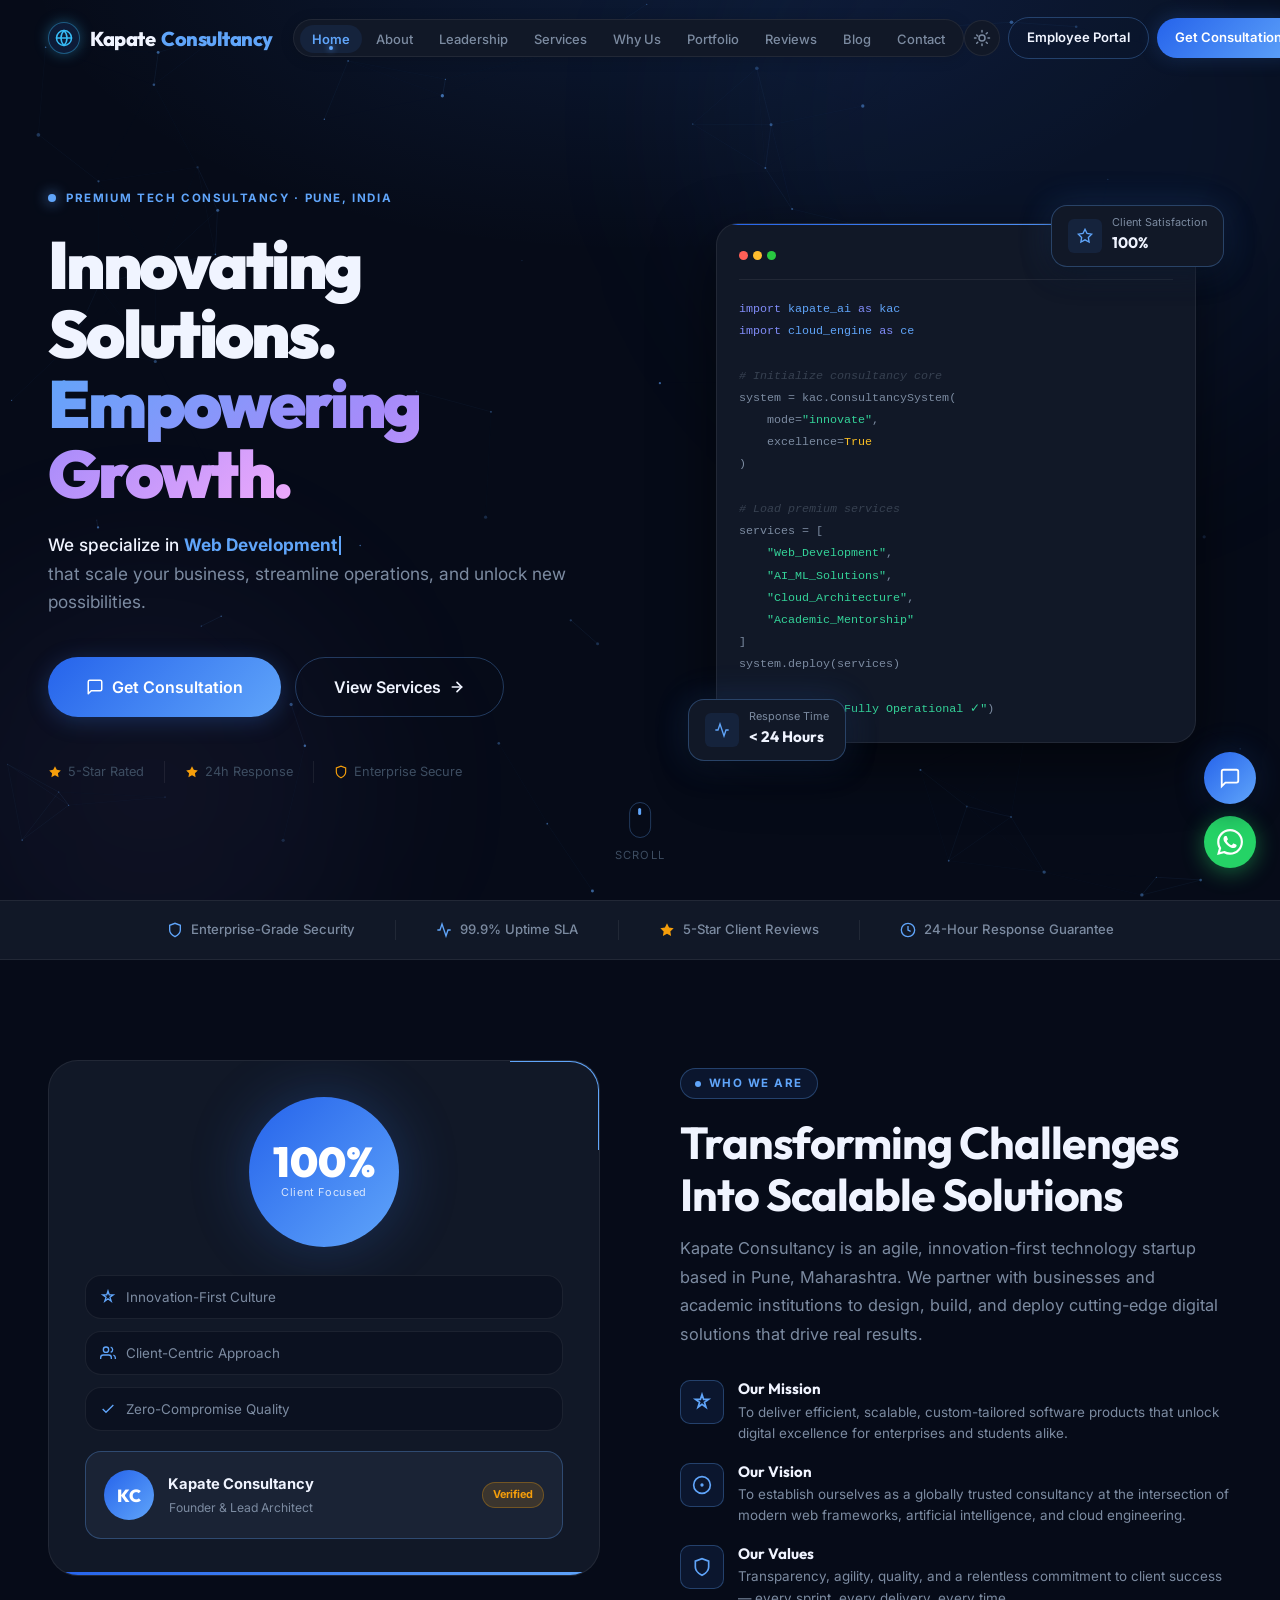
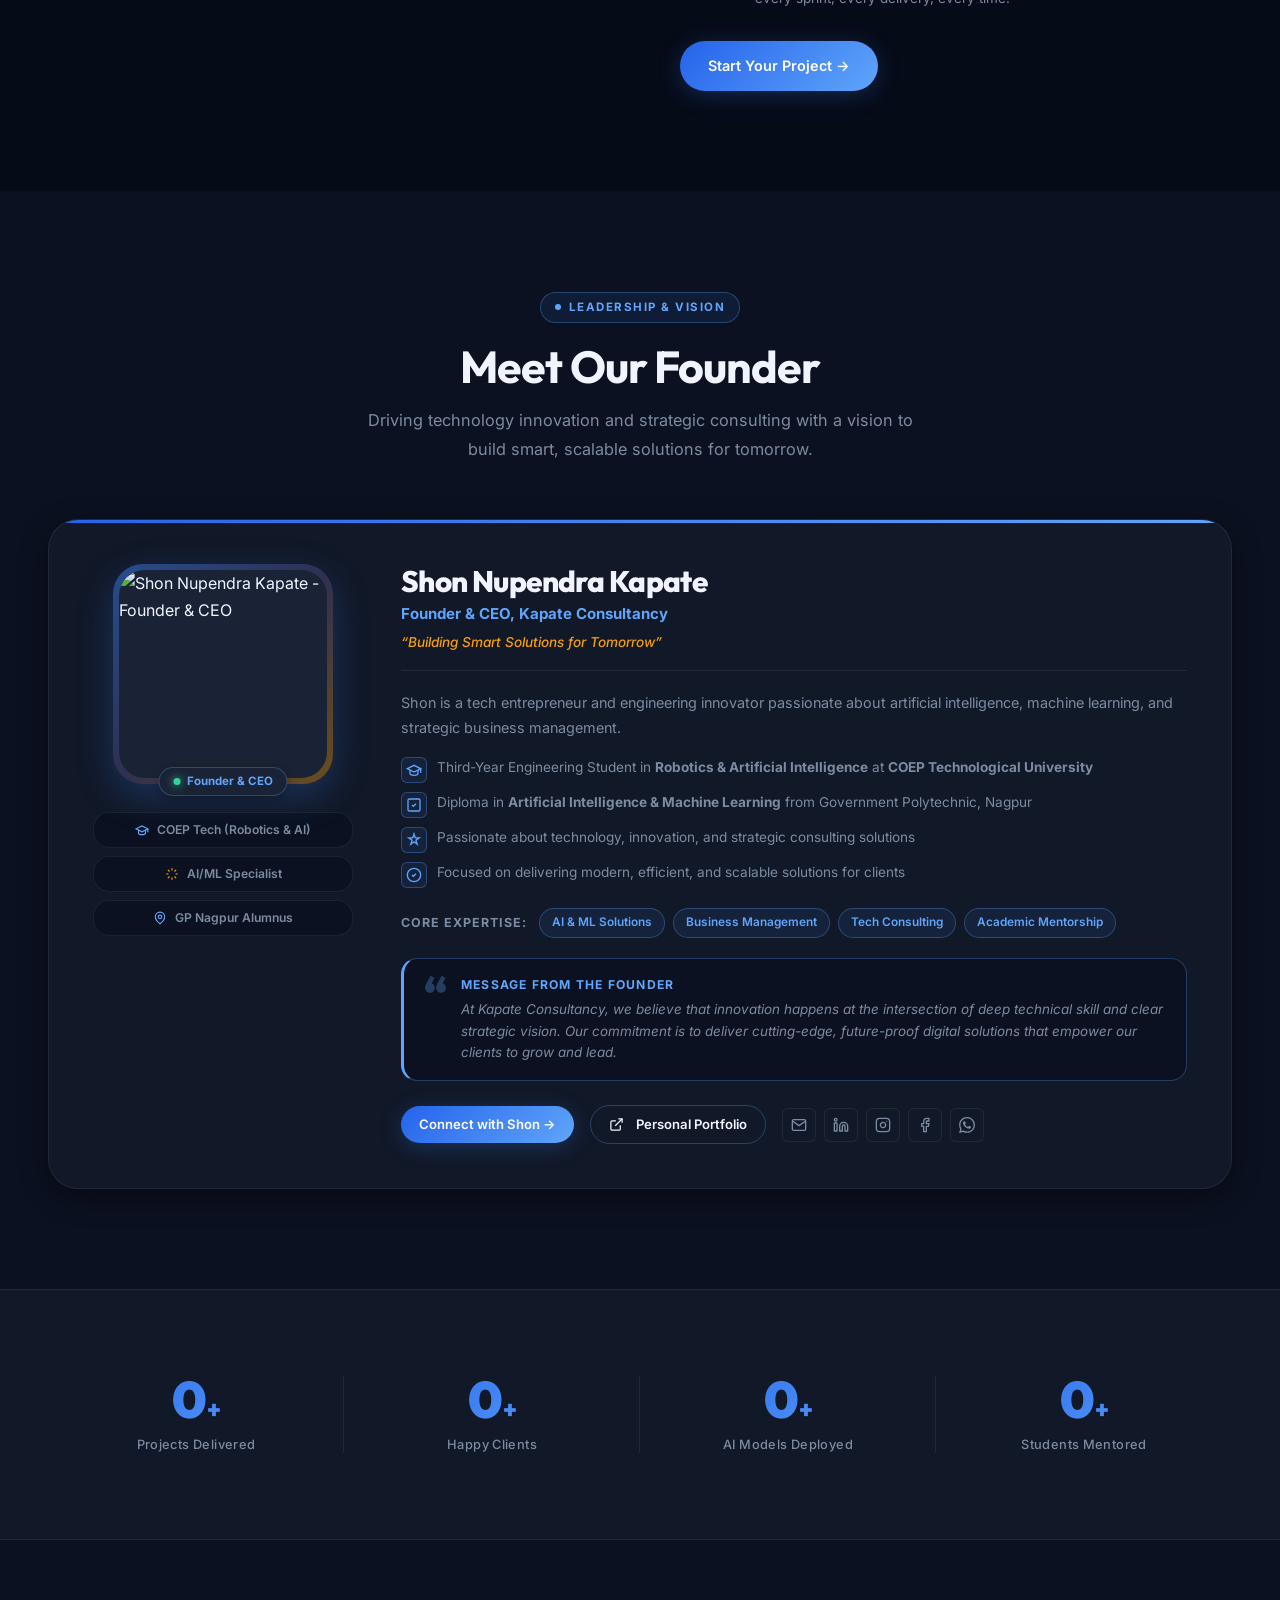
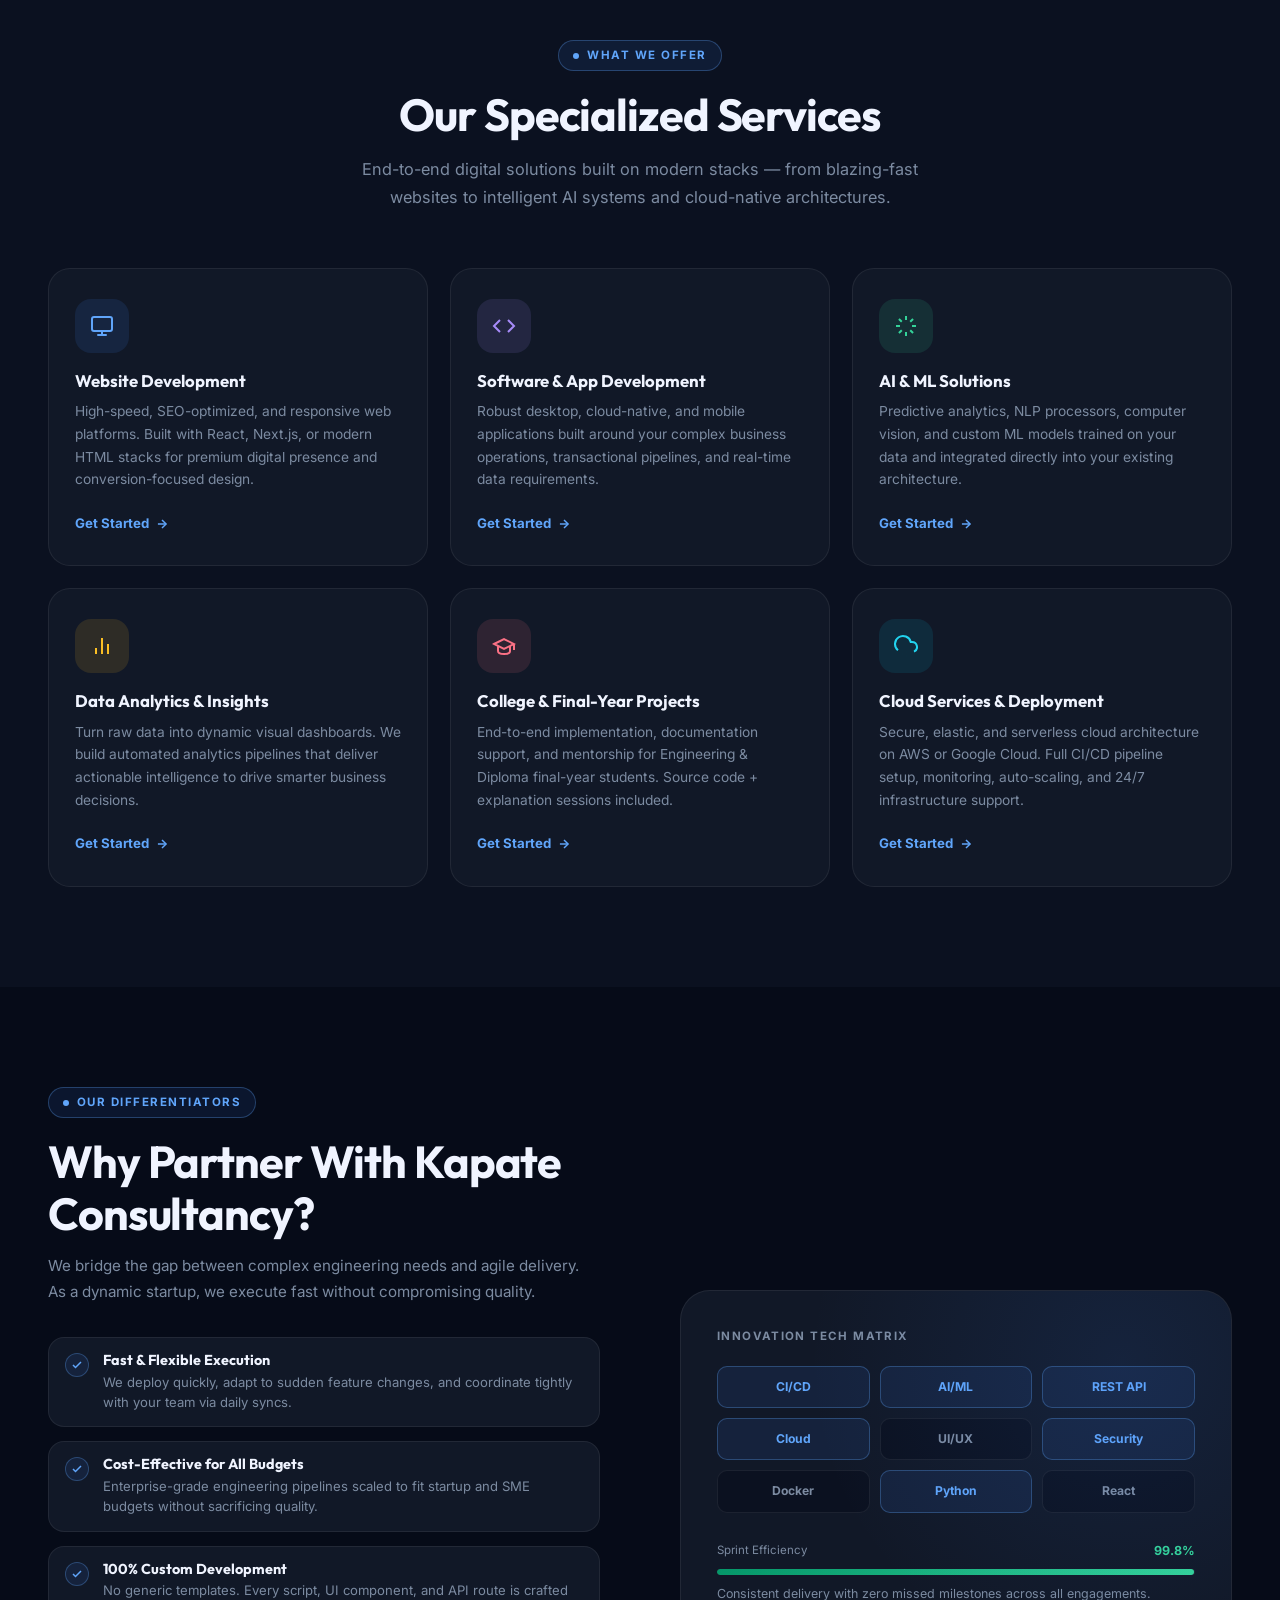
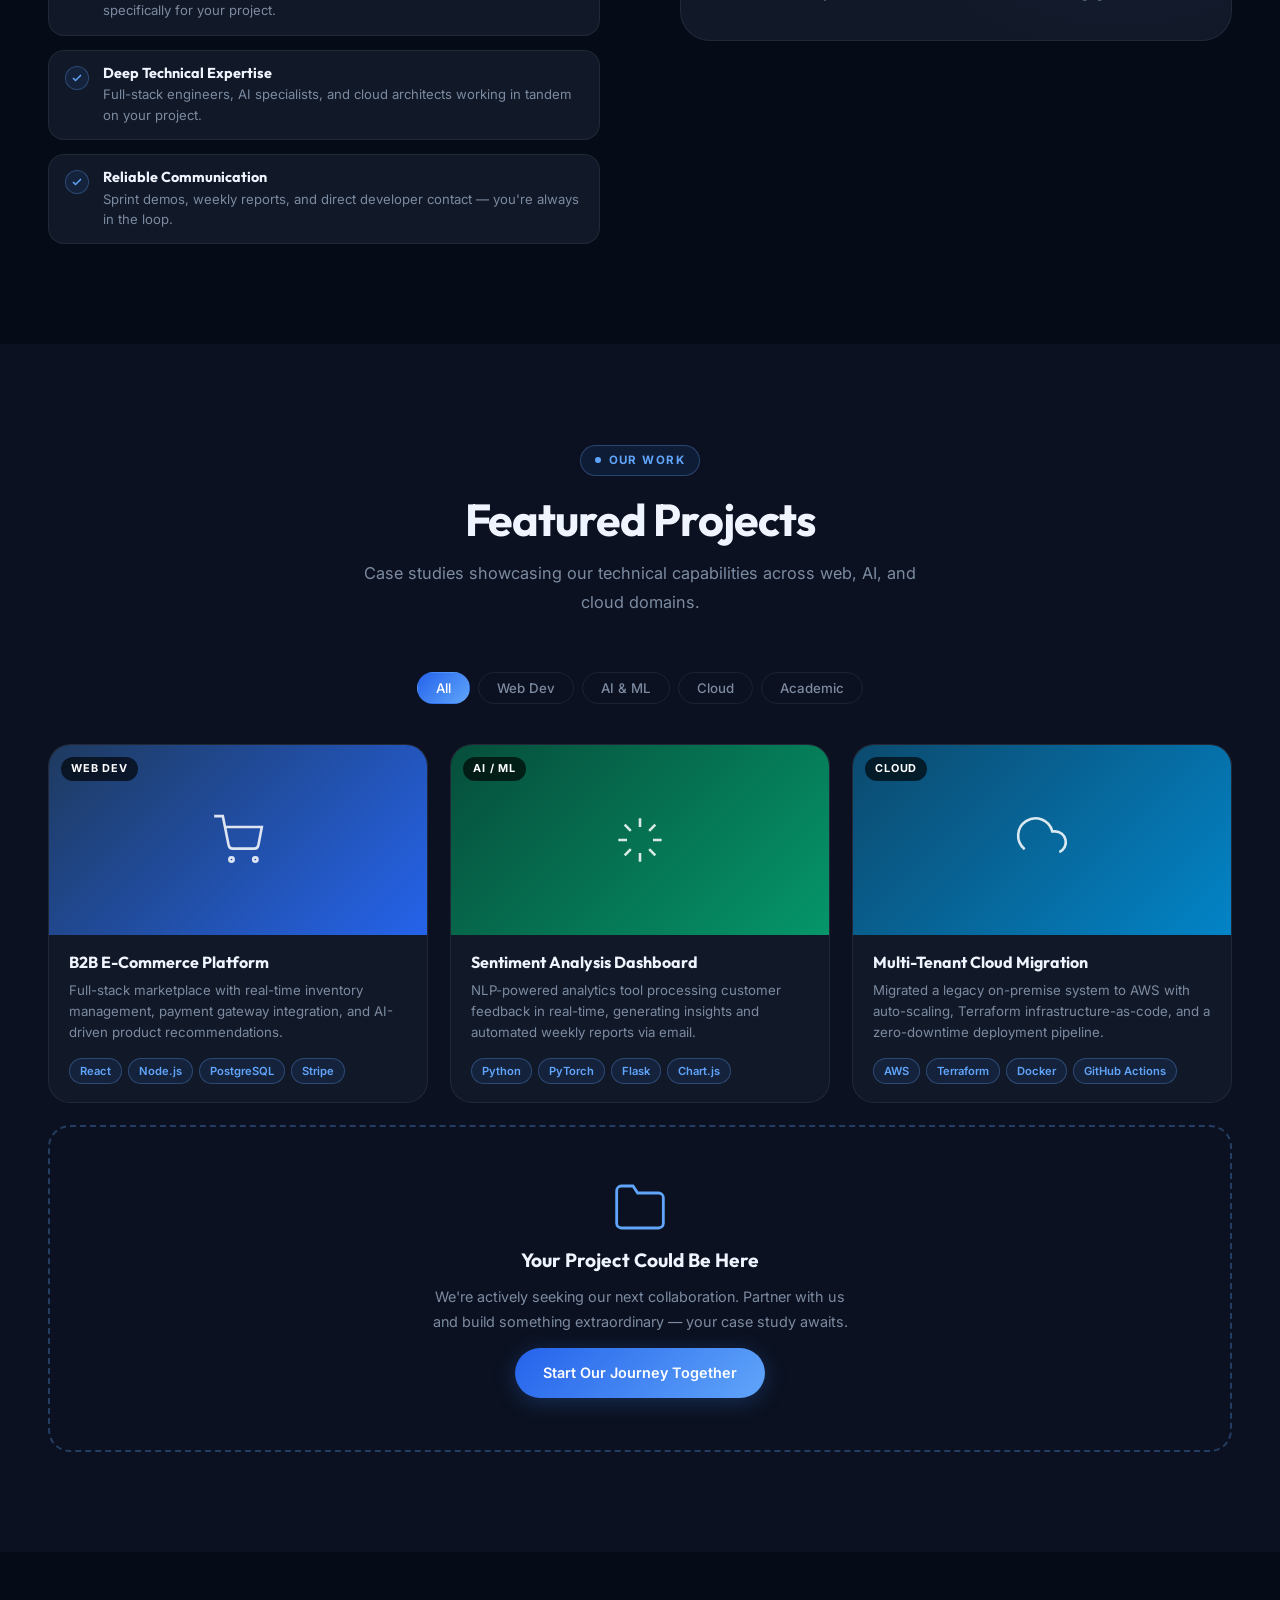
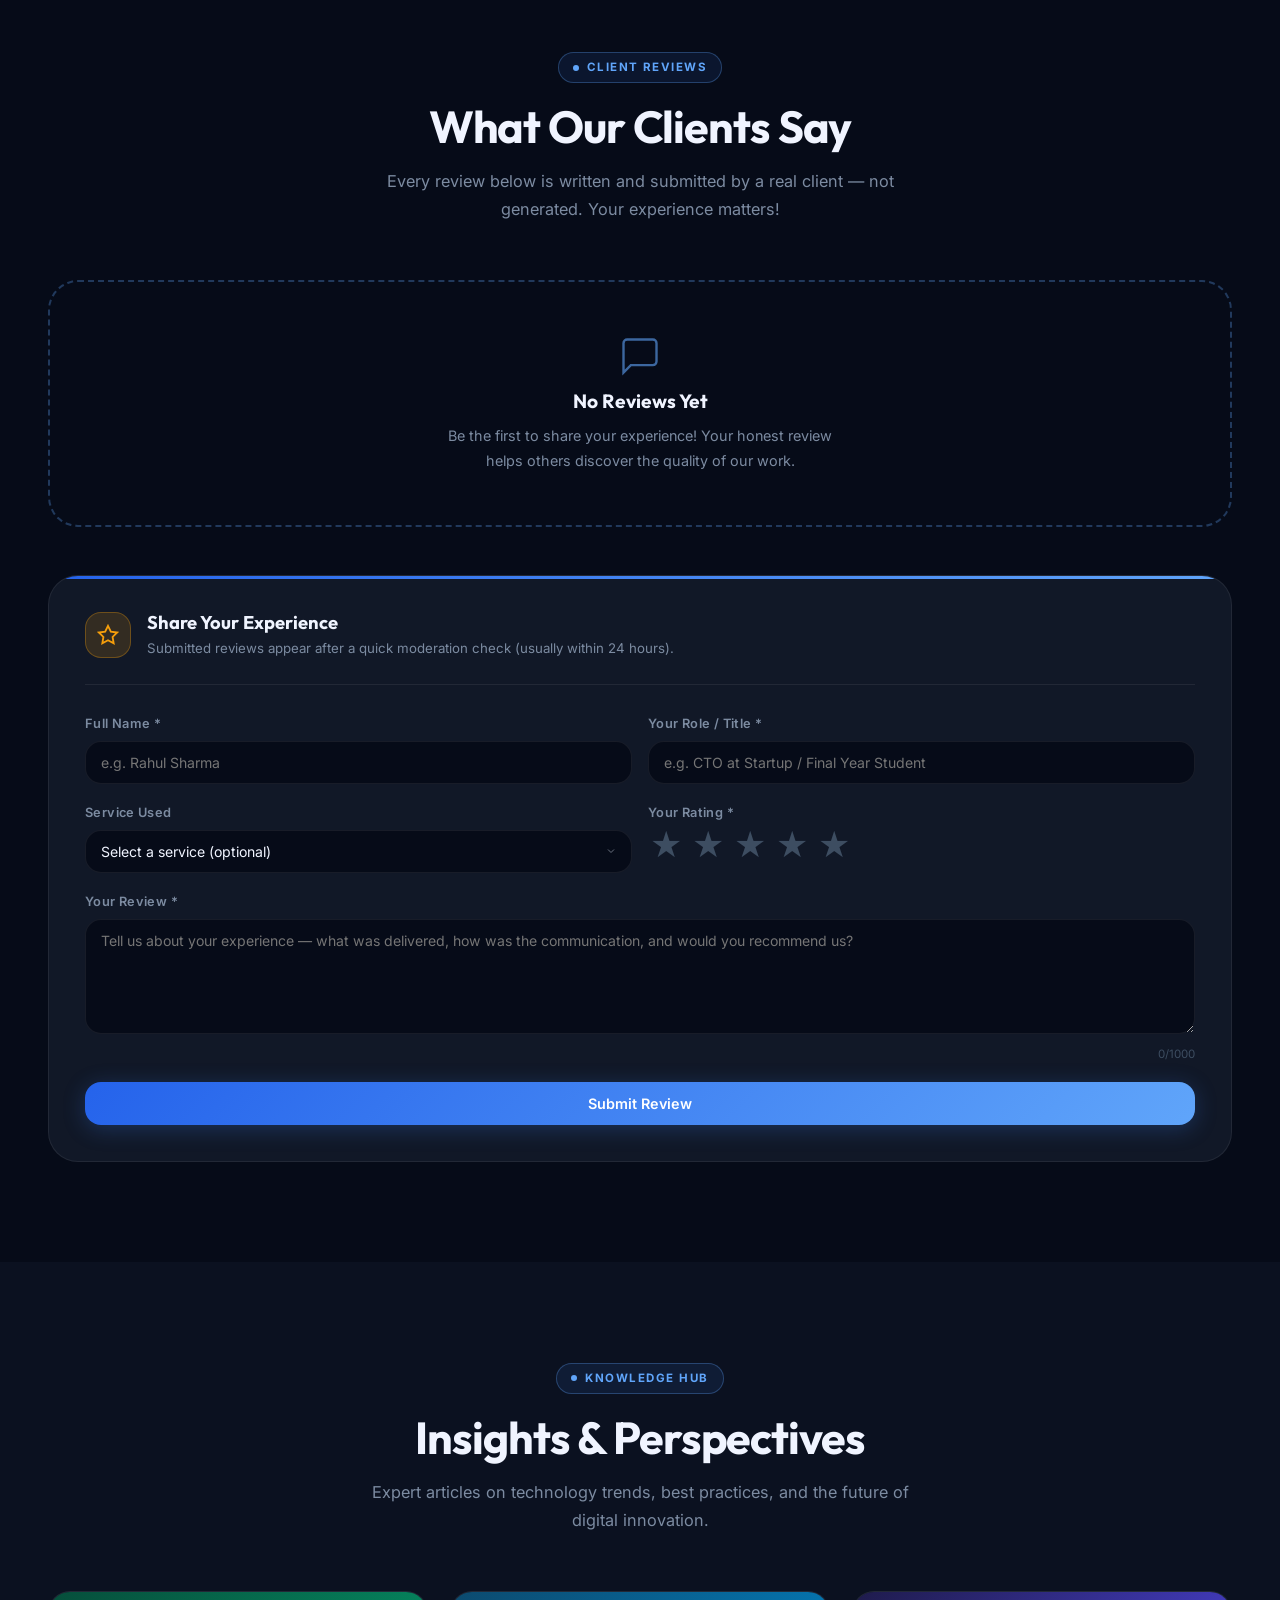
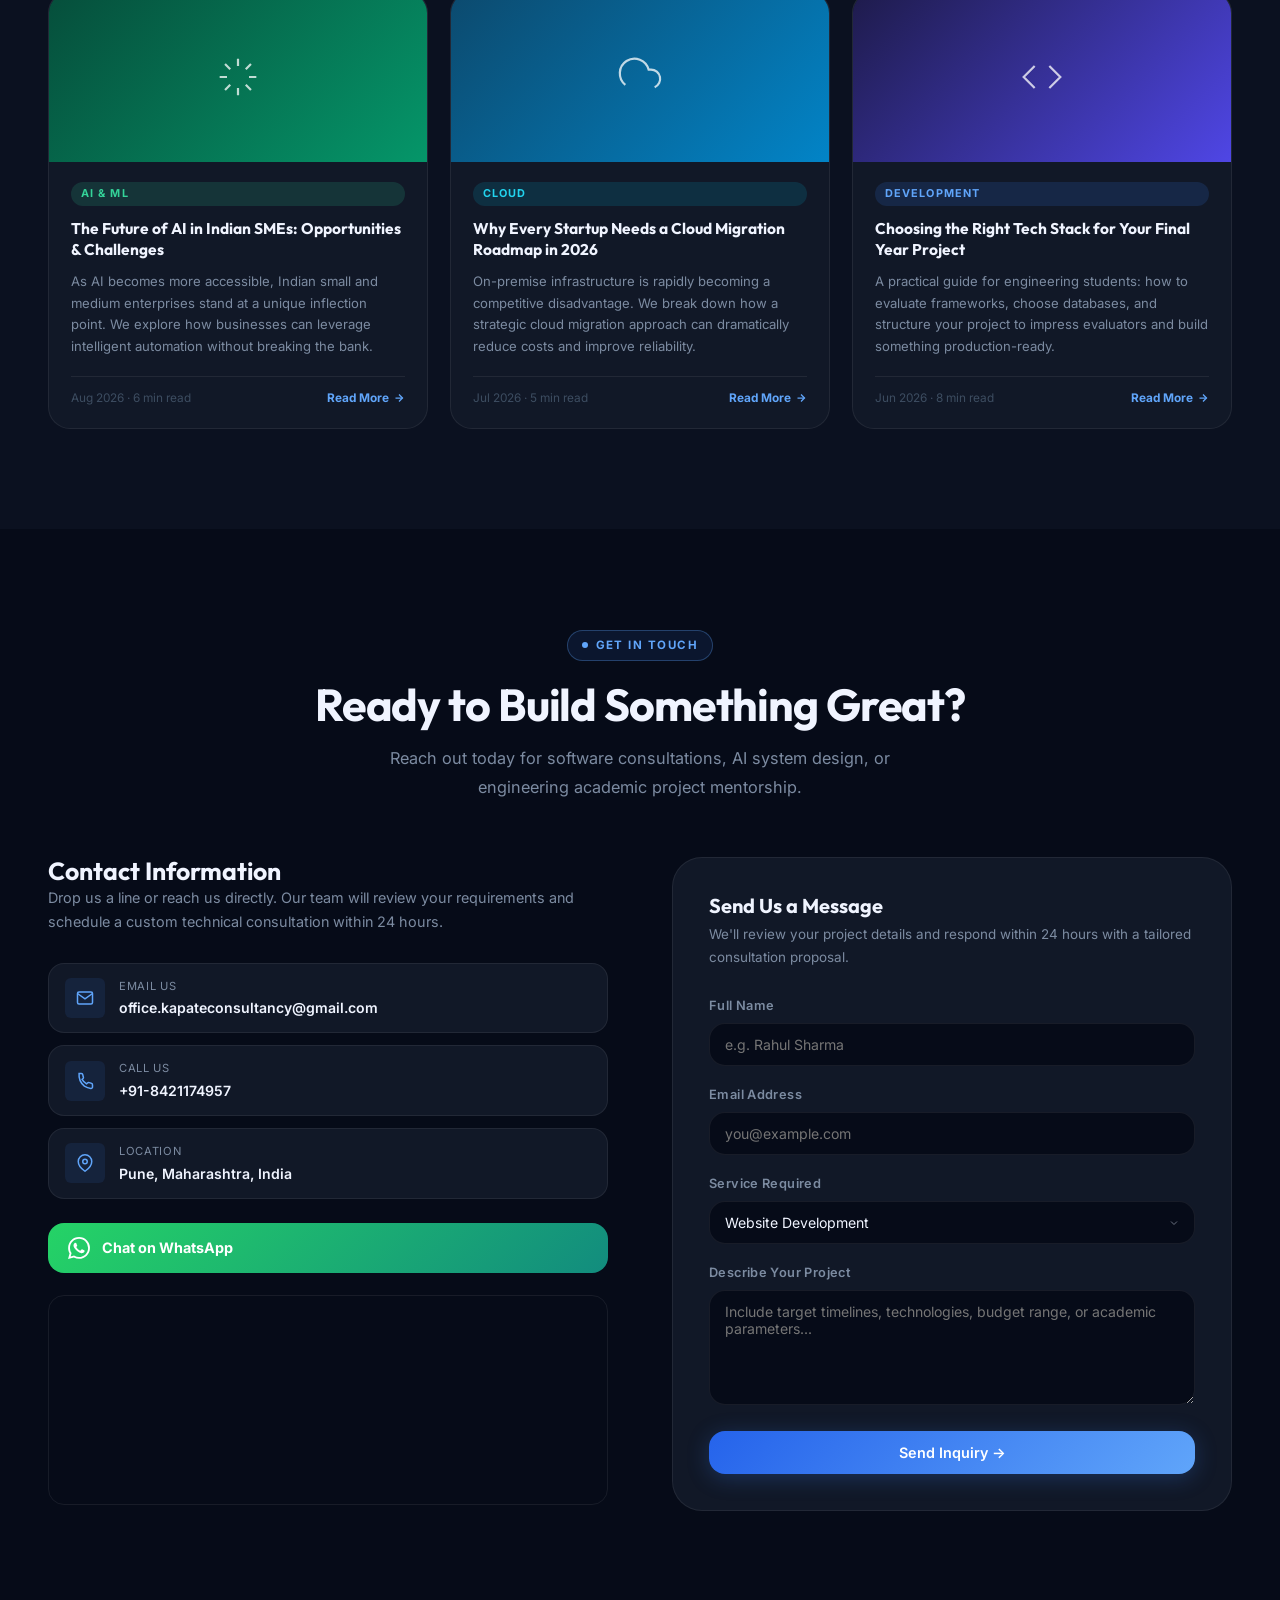
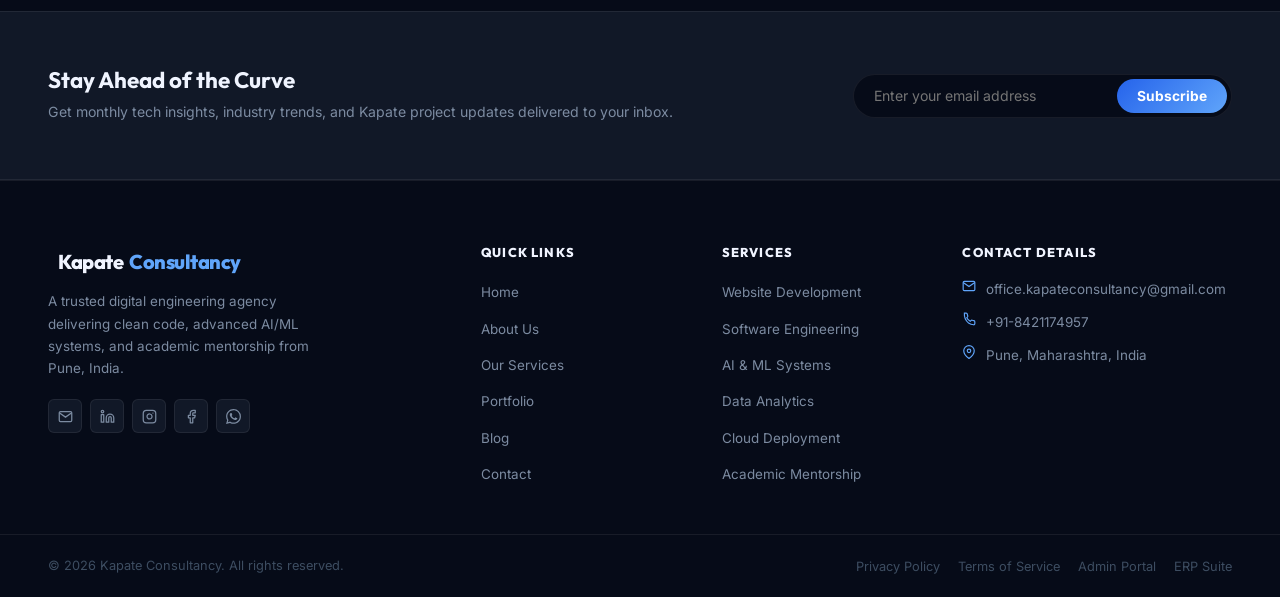
==== commit f028818d: "Add files via upload" ====
--- a/index.html
+++ b/index.html
@@ -7,31 +7,65 @@
 
   <!-- SEO -->
   <meta name="description" content="Kapate Consultancy is a premium IT firm delivering website development, AI/ML solutions, software engineering, cloud services, and academic project support in Pune, India.">
-  <meta name="keywords" content="Kapate Consultancy, IT Services, Software Development, AI Solutions, Machine Learning, Cloud Deployment, Academic Projects, Final Year Projects, Pune">
+  <meta name="keywords" content="Kapate Consultancy, Kapate Consultancy Pune, Kapate & Associates, IT Services, Software Development, AI Solutions, Machine Learning, Cloud Deployment, Academic Projects, Final Year Projects, Pune">
   <meta name="author" content="Kapate Consultancy">
+  <meta name="robots" content="index, follow, max-image-preview:large, max-snippet:-1, max-video-preview:-1">
+  <meta name="google-site-verification" content="4GXKFqnFJ35MxXGIEZBZ60AN9ygzgpO60Z7xIZo3ZNI" />
   <meta name="google-site-verification" content="zvr6TAi5wgbyHD8GmvYJzm3-fGdUgb6sQoZNNLNZOXQ" />
   <link rel="canonical" href="https://kapateconsultancy.in/">
 
+  <!-- Open Graph / Facebook / WhatsApp -->
+  <meta property="og:type" content="website">
+  <meta property="og:url" content="https://kapateconsultancy.in/">
+  <meta property="og:site_name" content="Kapate Consultancy">
+  <meta property="og:title" content="Kapate Consultancy | Premium IT & Software Engineering in Pune">
+  <meta property="og:description" content="Kapate Consultancy provides website development, AI/ML solutions, cloud services, and academic project support in Pune, India.">
+  <meta property="og:image" content="https://kapateconsultancy.in/assets/Kapate-Consultancy-Logo.png">
+
+  <!-- Twitter Card -->
+  <meta name="twitter:card" content="summary_large_image">
+  <meta name="twitter:url" content="https://kapateconsultancy.in/">
+  <meta name="twitter:title" content="Kapate Consultancy | Premium IT & Software Engineering in Pune">
+  <meta name="twitter:description" content="Kapate Consultancy provides website development, AI/ML solutions, cloud services, and academic project support in Pune, India.">
+  <meta name="twitter:image" content="https://kapateconsultancy.in/assets/Kapate-Consultancy-Logo.png">
+
   <!-- JSON-LD Structured Data for Google Search #1 Ranking -->
   <script type="application/ld+json">
-  {
-    "@context": "https://schema.org",
-    "@type": "ProfessionalService",
-    "name": "Kapate Consultancy",
-    "url": "https://kapateconsultancy.in/",
-    "logo": "https://kapateconsultancy.in/assets/Kapate-Consultancy-Logo.png",
-    "image": "https://kapateconsultancy.in/assets/Shon-CEO.png",
-    "description": "Kapate Consultancy is a premier IT engineering agency delivering custom software development, AI/ML solutions, cloud services, and academic mentorship in Pune, India.",
-    "address": {
-      "@type": "PostalAddress",
-      "addressLocality": "Pune",
-      "addressRegion": "MH",
-      "addressCountry": "IN"
+  [
+    {
+      "@context": "https://schema.org",
+      "@type": "WebSite",
+      "@id": "https://kapateconsultancy.in/#website",
+      "name": "Kapate Consultancy",
+      "alternateName": ["Kapate & Associates", "Kapate Consultancy Pune", "Kapate Consulting"],
+      "url": "https://kapateconsultancy.in/"
     },
-    "telephone": "+91-8421174957",
-    "email": "office.kapateconsultancy@gmail.com",
-    "priceRange": "$$"
-  }
+    {
+      "@context": "https://schema.org",
+      "@type": ["Organization", "ProfessionalService"],
+      "@id": "https://kapateconsultancy.in/#organization",
+      "name": "Kapate Consultancy",
+      "alternateName": ["Kapate & Associates Consultancy Services", "Kapate Consultancy Pune"],
+      "url": "https://kapateconsultancy.in/",
+      "logo": "https://kapateconsultancy.in/assets/Kapate-Consultancy-Logo.png",
+      "image": "https://kapateconsultancy.in/assets/Shon-CEO.png",
+      "description": "Kapate Consultancy is a premier IT engineering agency delivering custom software development, AI/ML solutions, cloud services, and academic mentorship in Pune, India.",
+      "address": {
+        "@type": "PostalAddress",
+        "addressLocality": "Pune",
+        "addressRegion": "Maharashtra",
+        "addressCountry": "IN"
+      },
+      "telephone": "+91-8421174957",
+      "email": "office.kapateconsultancy@gmail.com",
+      "priceRange": "$$",
+      "sameAs": [
+        "https://www.facebook.com/kapateconsultancy",
+        "https://www.linkedin.com/company/kapateconsultancy",
+        "https://github.com/kapateconsultancy"
+      ]
+    }
+  ]
   </script>
 
   <!-- Google Fonts -->
--- a/style.css
+++ b/style.css
@@ -291,12 +291,31 @@
   display: flex;
   flex-direction: row;
   align-items: center;
-  gap: 8px;
+  gap: 10px;
   z-index: 2;
   text-decoration: none;
   white-space: nowrap;
   flex-shrink: 0;
 }
+
+.logo-earth-icon {
+  width: 32px; height: 32px;
+  border-radius: 50%;
+  background: rgba(59, 130, 246, 0.14);
+  border: 1px solid rgba(56, 189, 248, 0.4);
+  color: #38bdf8;
+  display: flex; align-items: center; justify-content: center;
+  box-shadow: 0 0 14px rgba(56, 189, 248, 0.35);
+  transition: all var(--ease-spring);
+}
+
+.logo-area:hover .logo-earth-icon {
+  transform: rotate(180deg) scale(1.1);
+  color: #60a5fa;
+  border-color: #60a5fa;
+  box-shadow: 0 0 22px rgba(96, 165, 250, 0.6);
+}
+
 
 .logo-text {
   display: inline-flex;
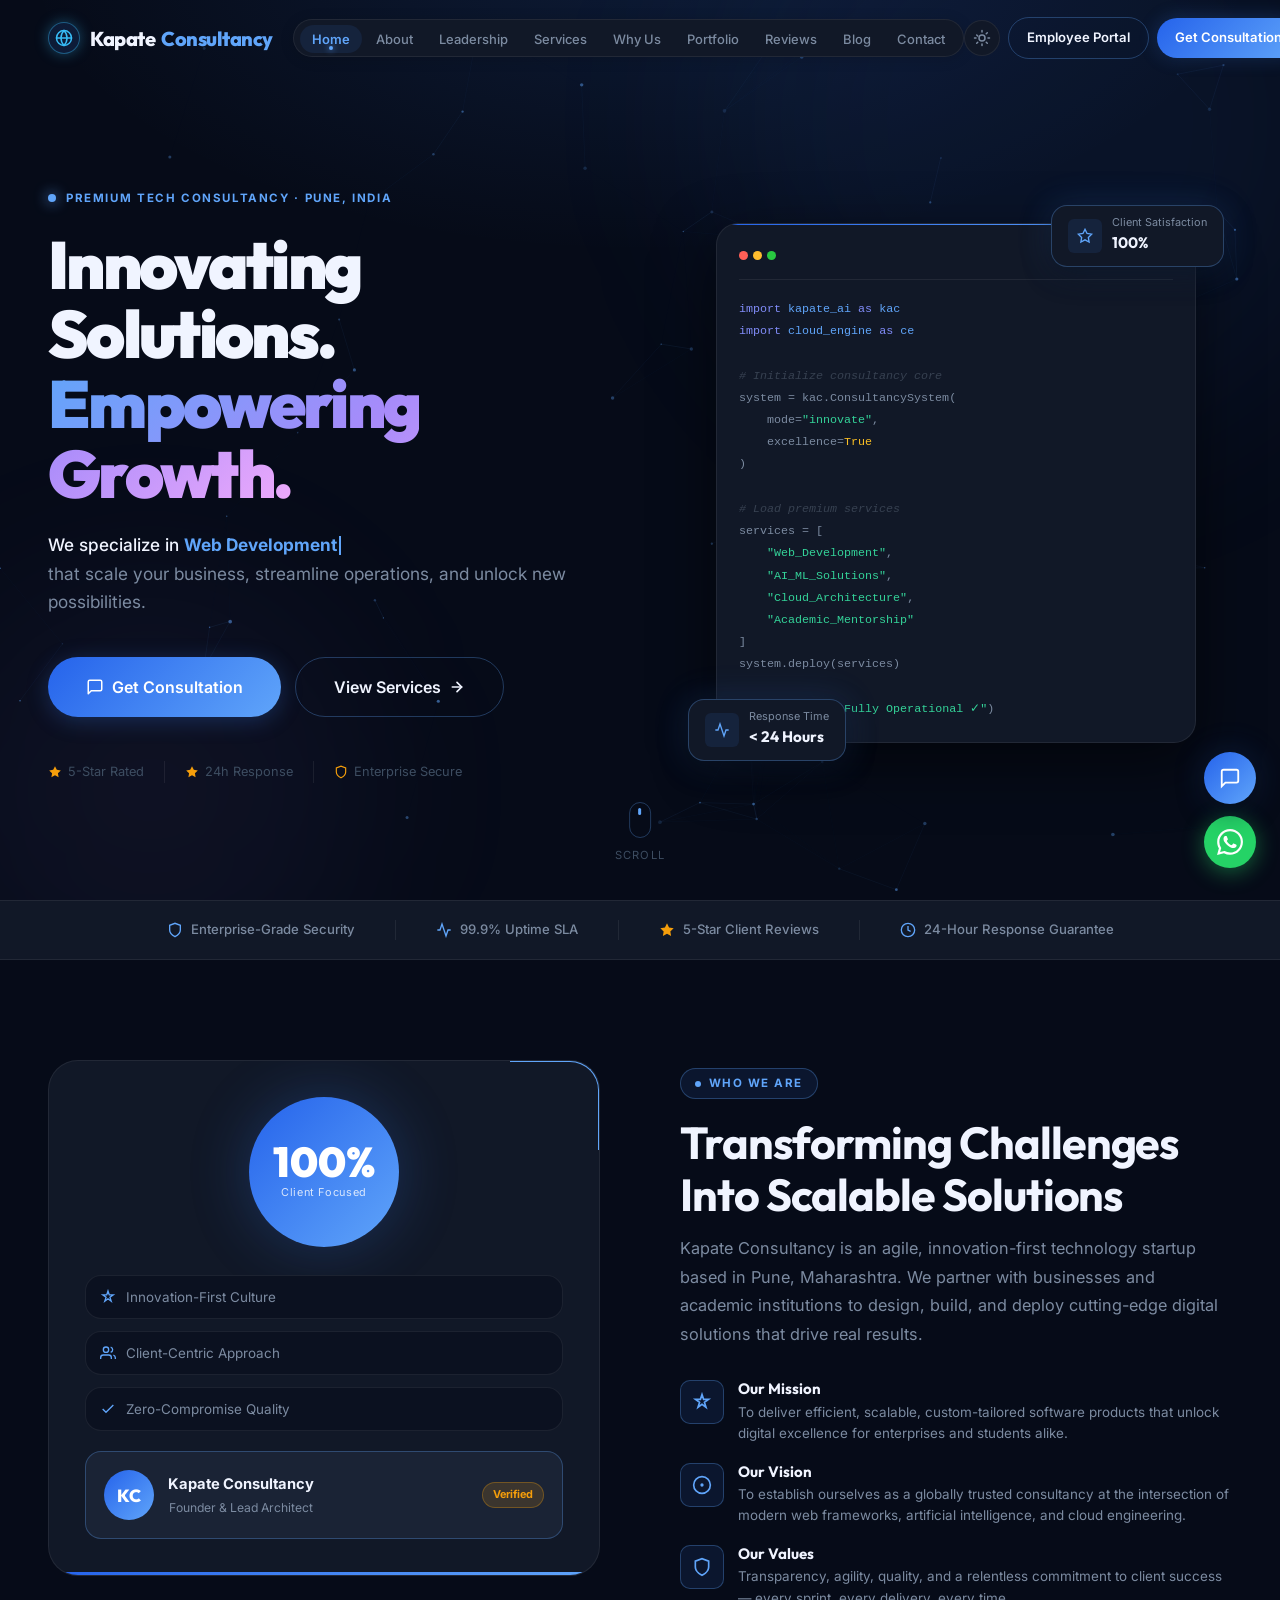
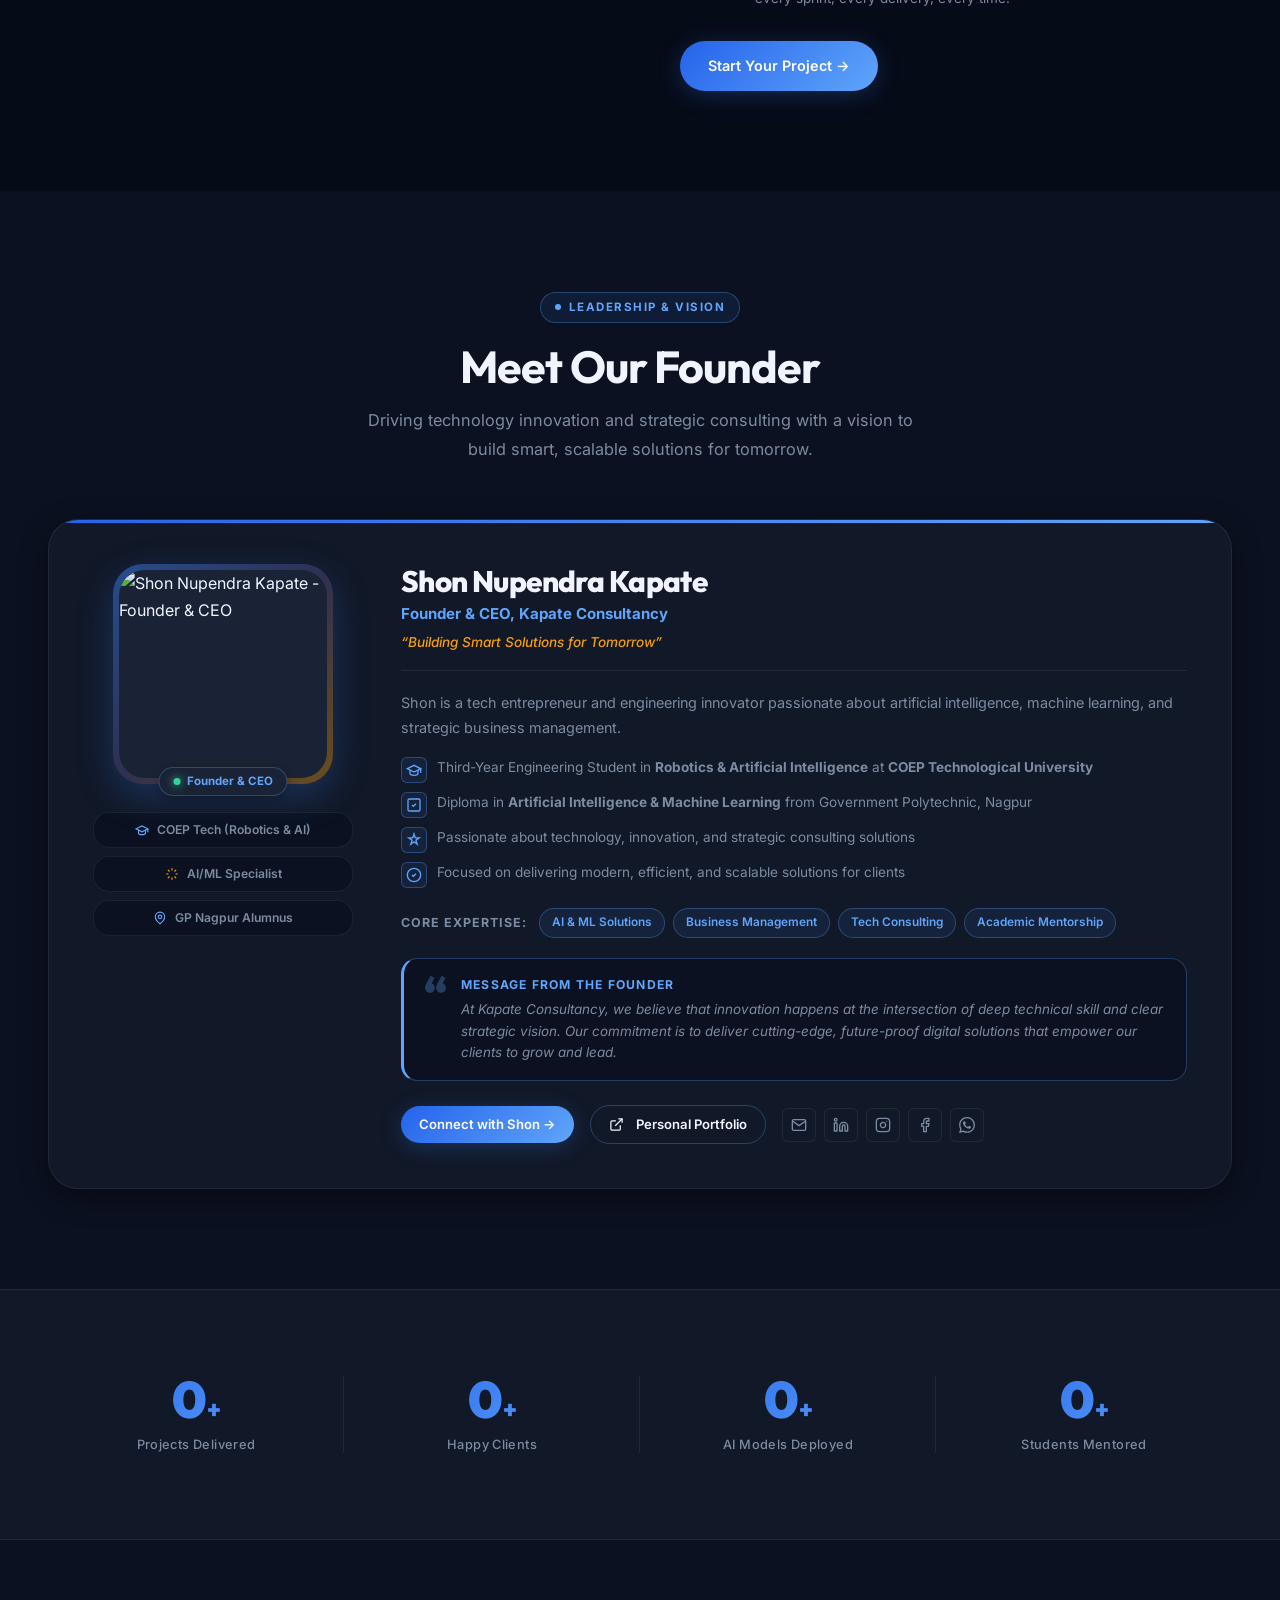
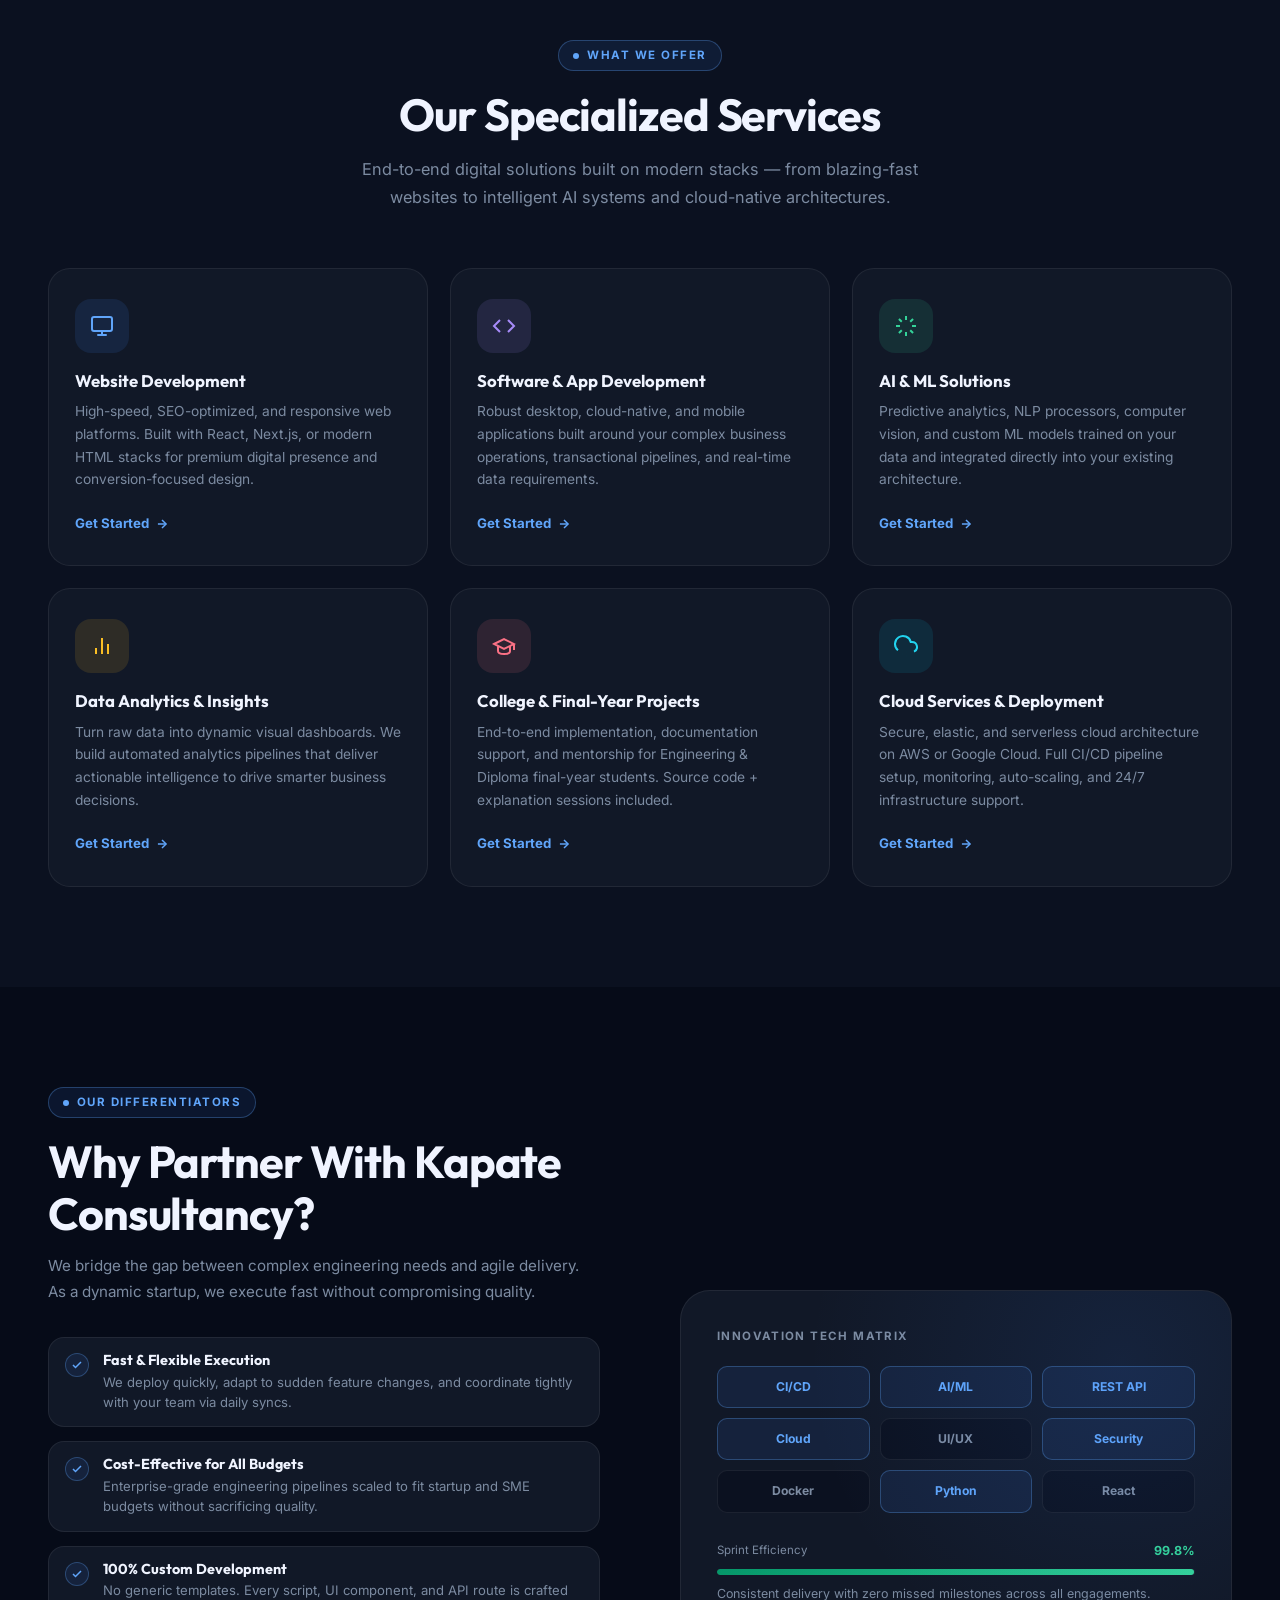
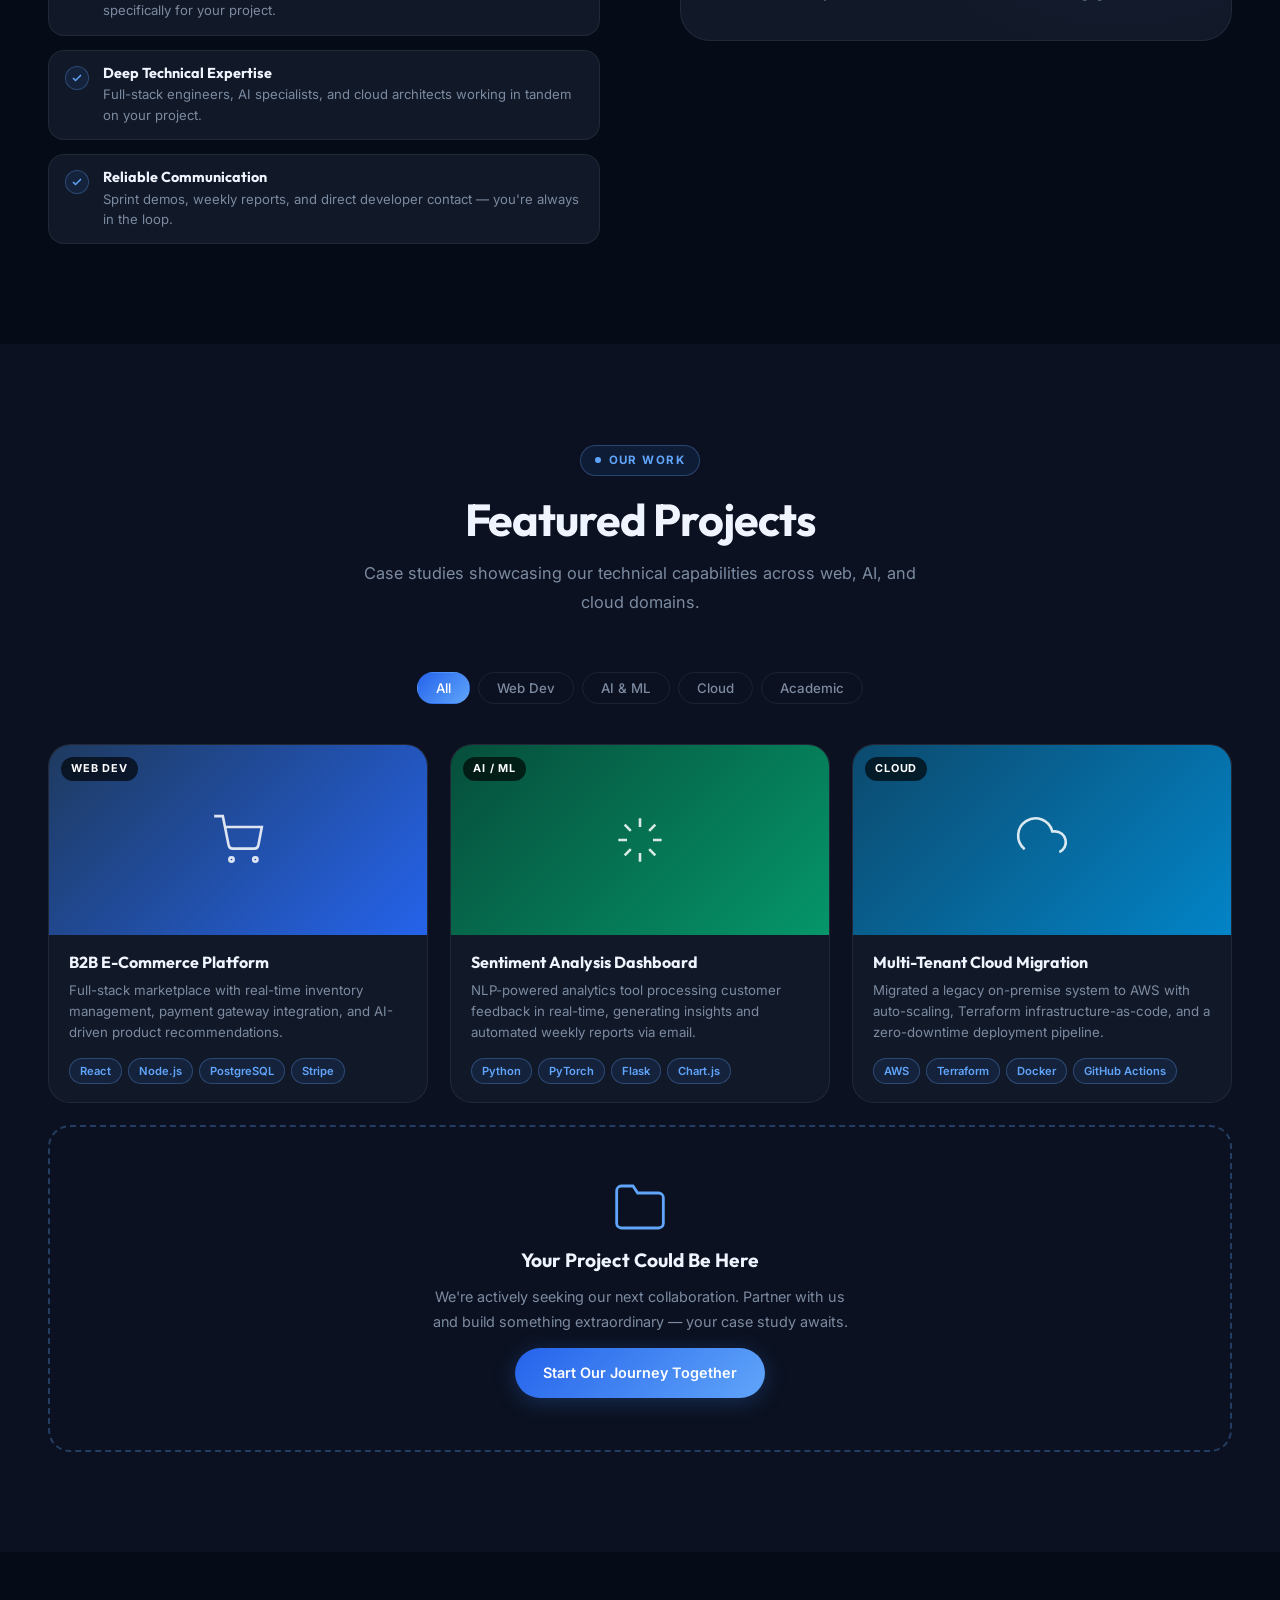
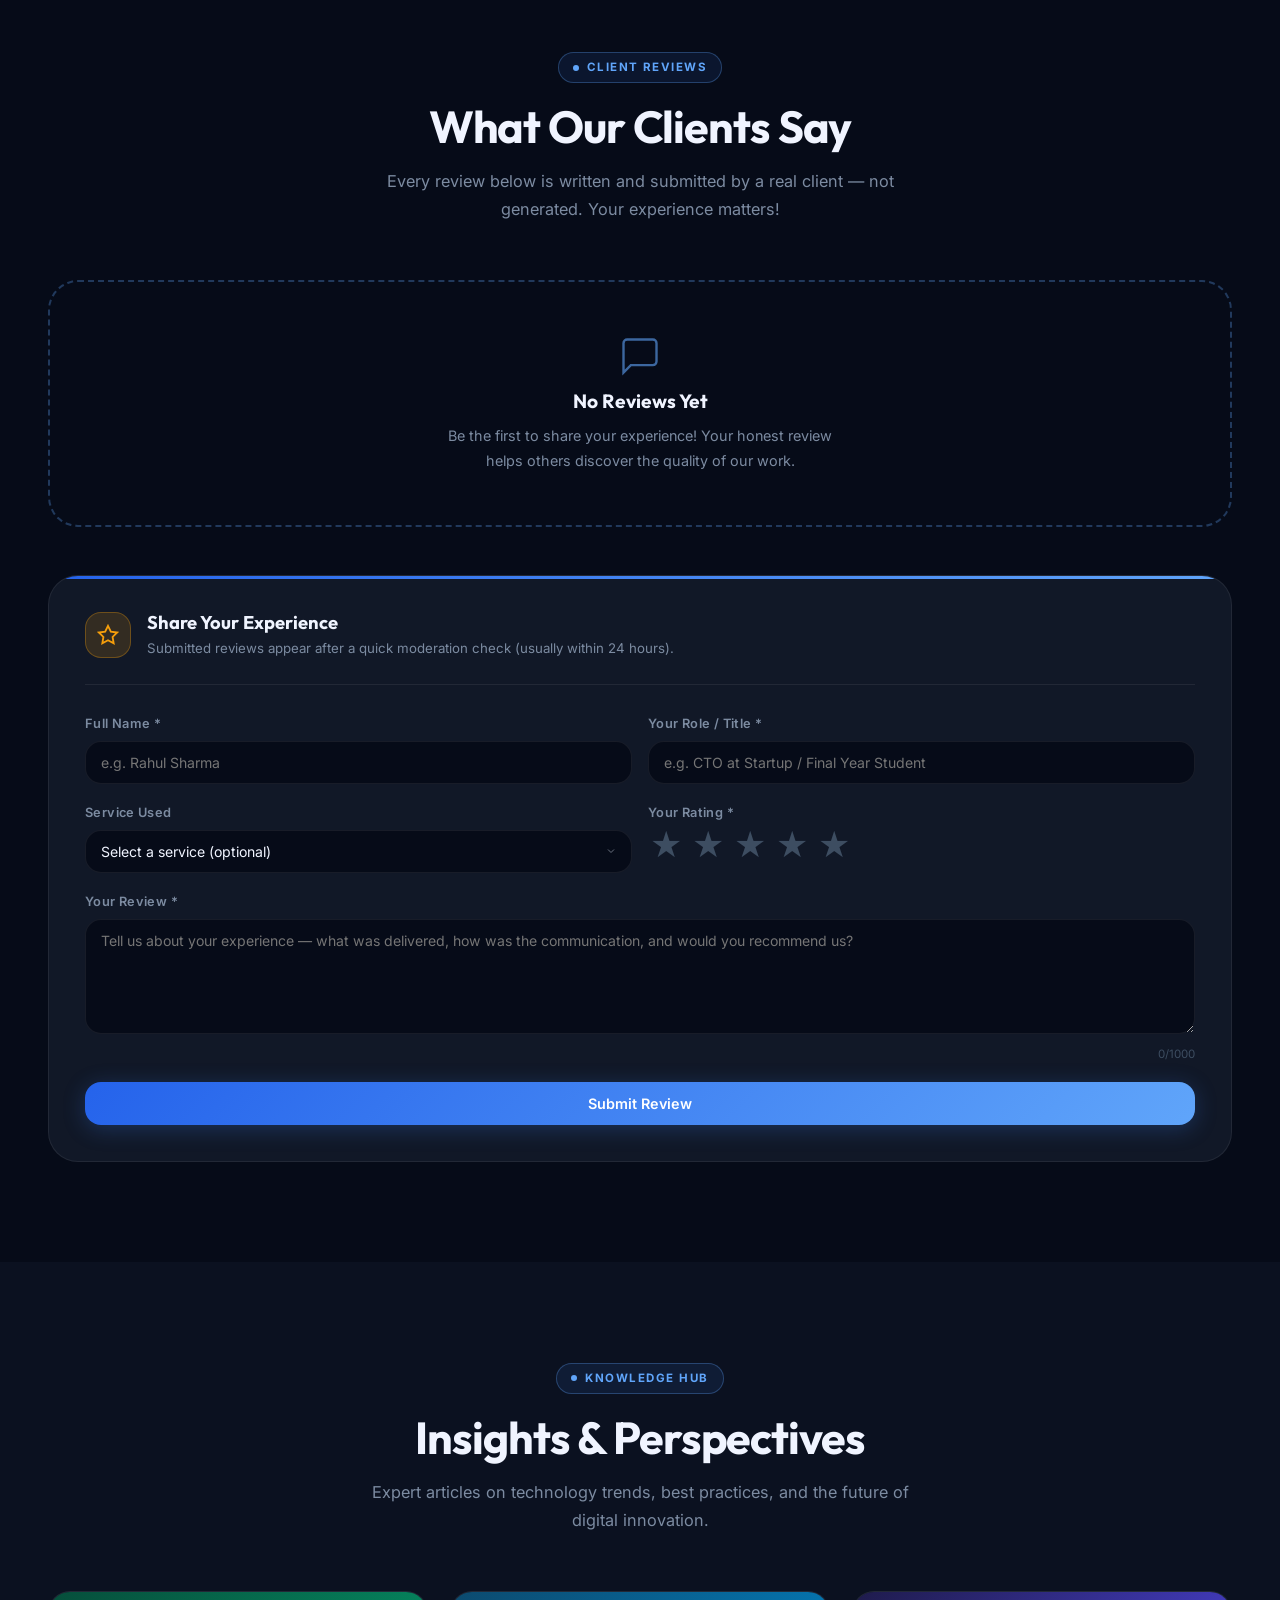
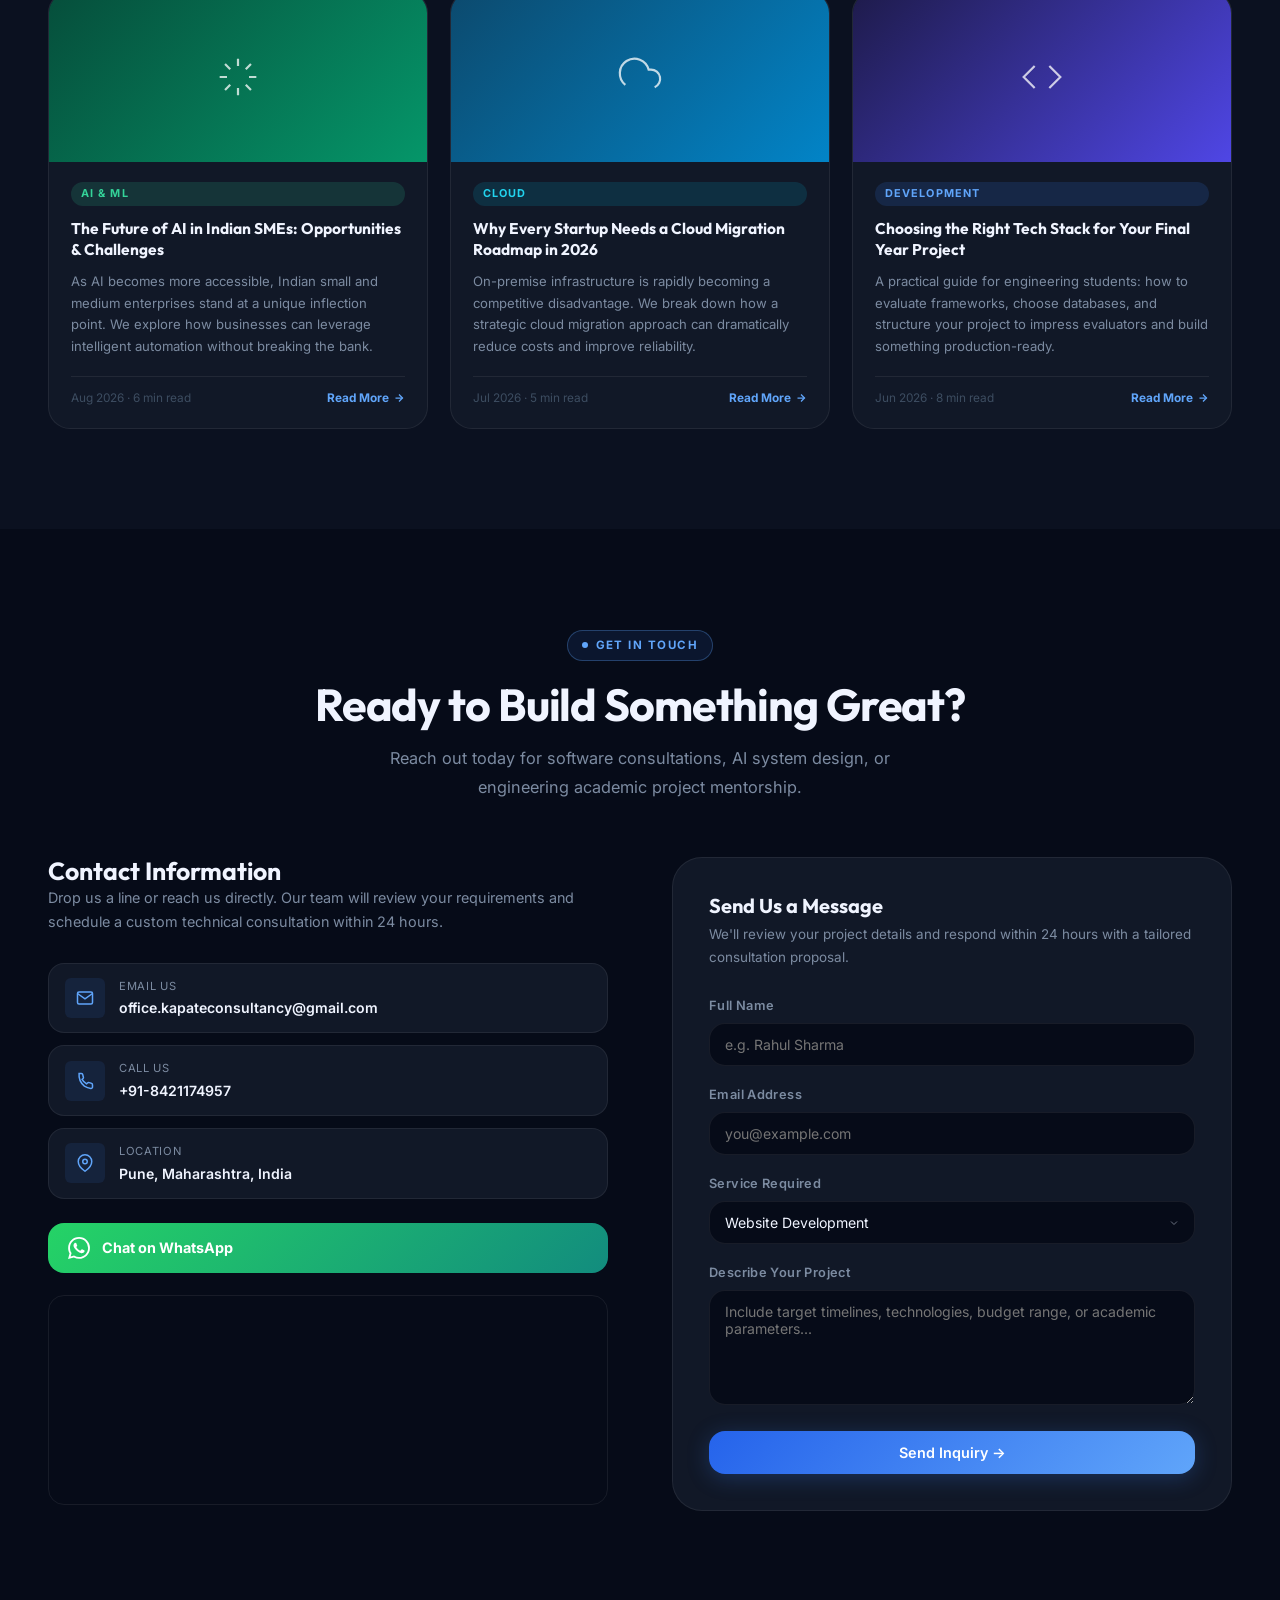
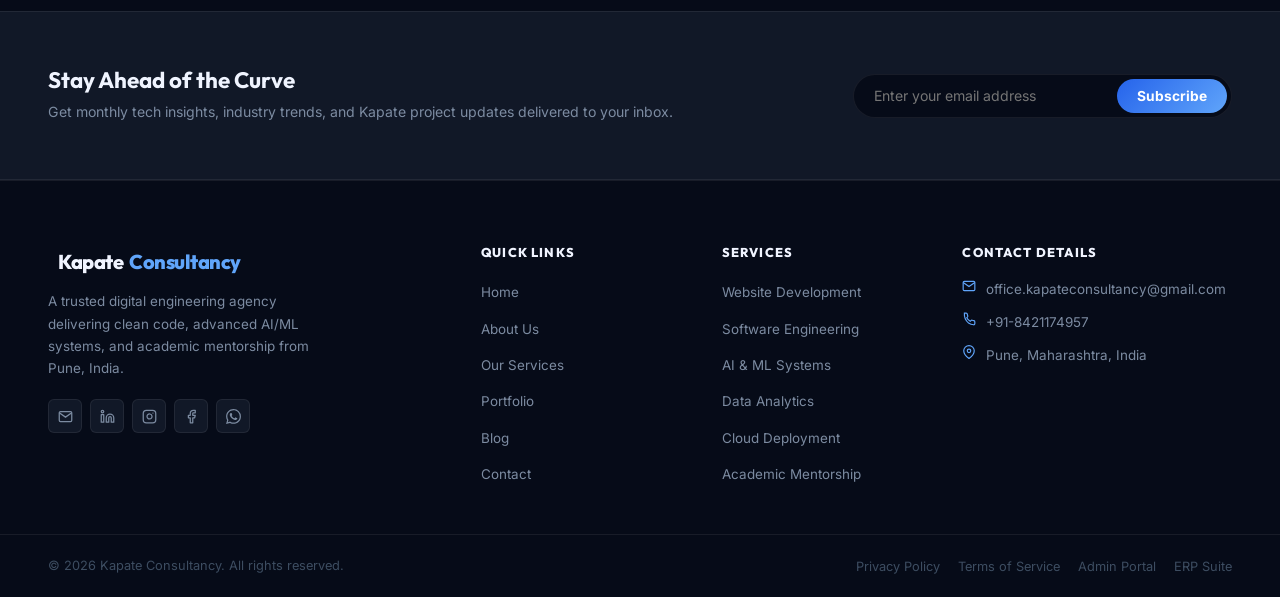
==== commit f62efeb7: "Add favicon links to index.html" ====
--- a/index.html
+++ b/index.html
@@ -4,7 +4,8 @@
   <meta charset="UTF-8">
   <meta name="viewport" content="width=device-width, initial-scale=1.0">
   <title>Kapate Consultancy | Innovating Solutions. Empowering Growth.</title>
-
+<link rel="icon" type="image/png" href="assets/Kapate-Consultancy-Logo.png">
+<link rel="shortcut icon" type="image/png" href="assets/Kapate-Consultancy-Logo.png">
   <!-- SEO -->
   <meta name="description" content="Kapate Consultancy is a premium IT firm delivering website development, AI/ML solutions, software engineering, cloud services, and academic project support in Pune, India.">
   <meta name="keywords" content="Kapate Consultancy, Kapate Consultancy Pune, Kapate & Associates, IT Services, Software Development, AI Solutions, Machine Learning, Cloud Deployment, Academic Projects, Final Year Projects, Pune">
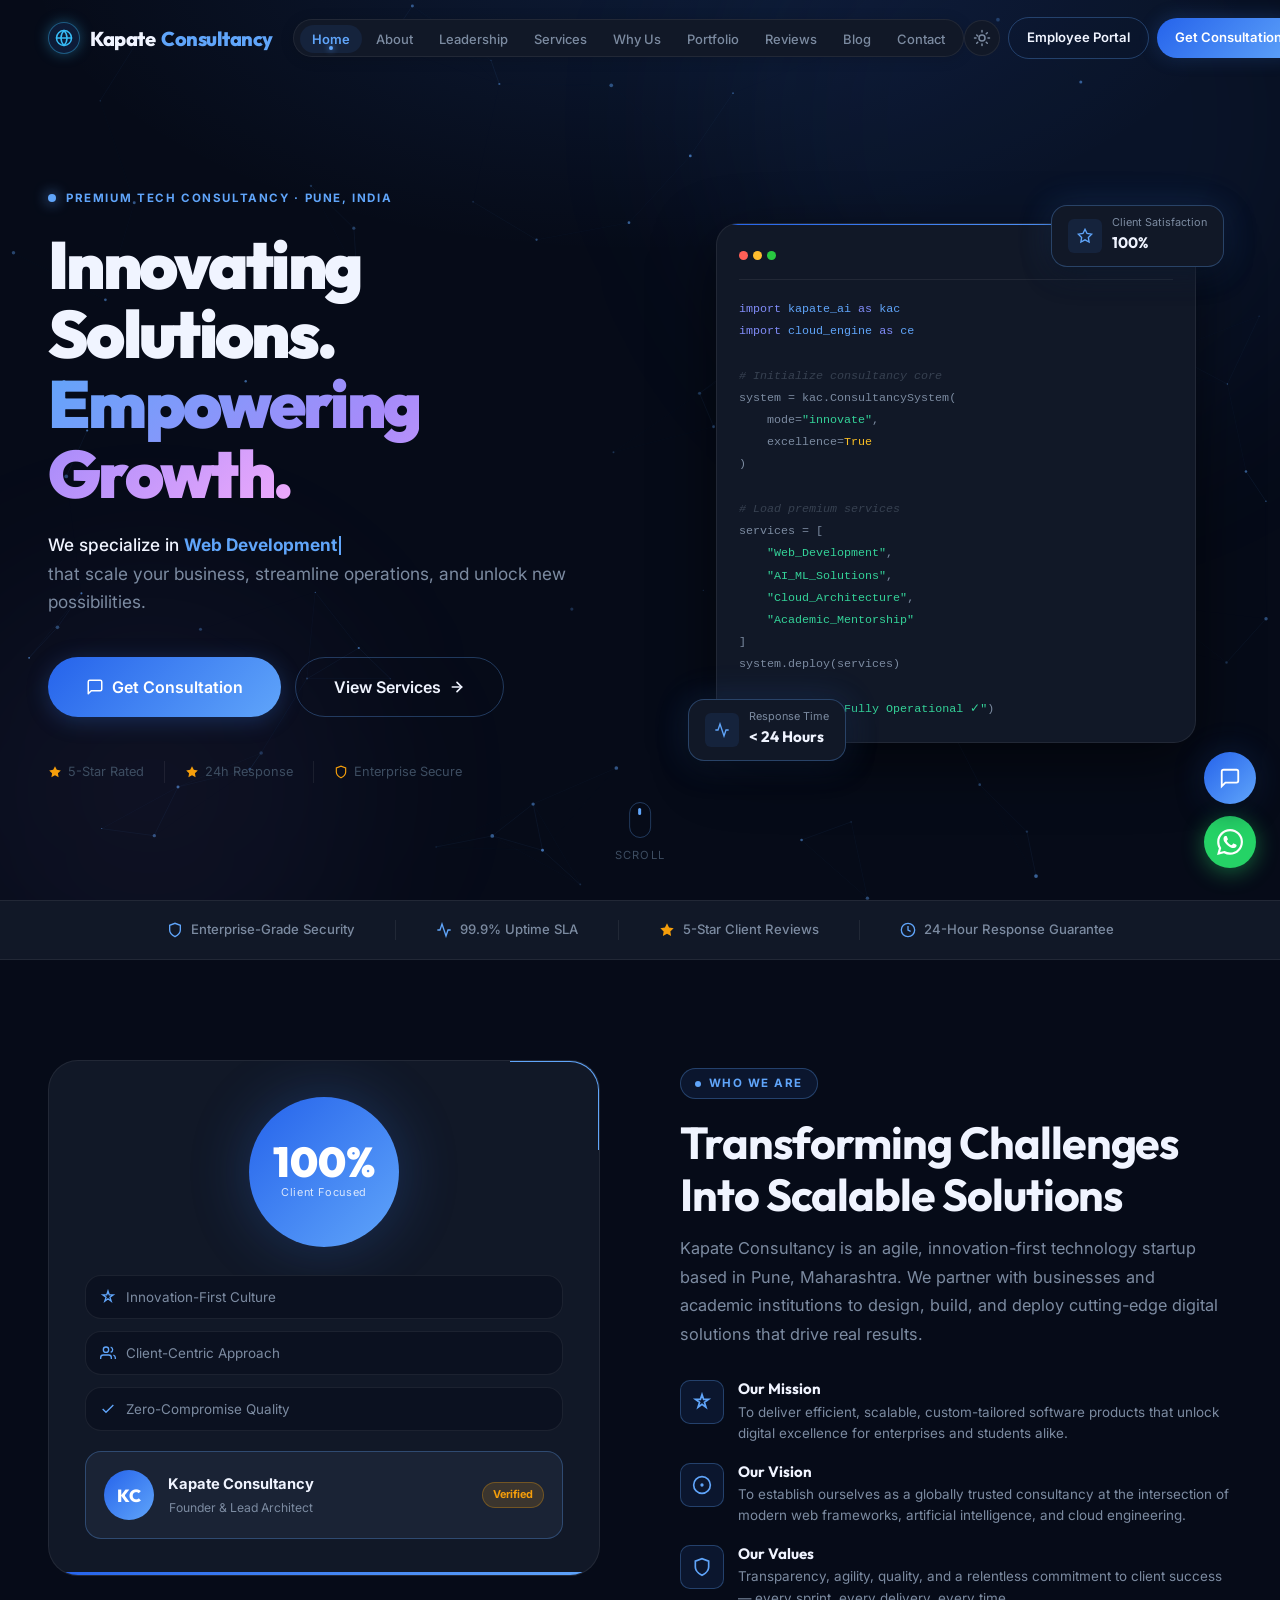
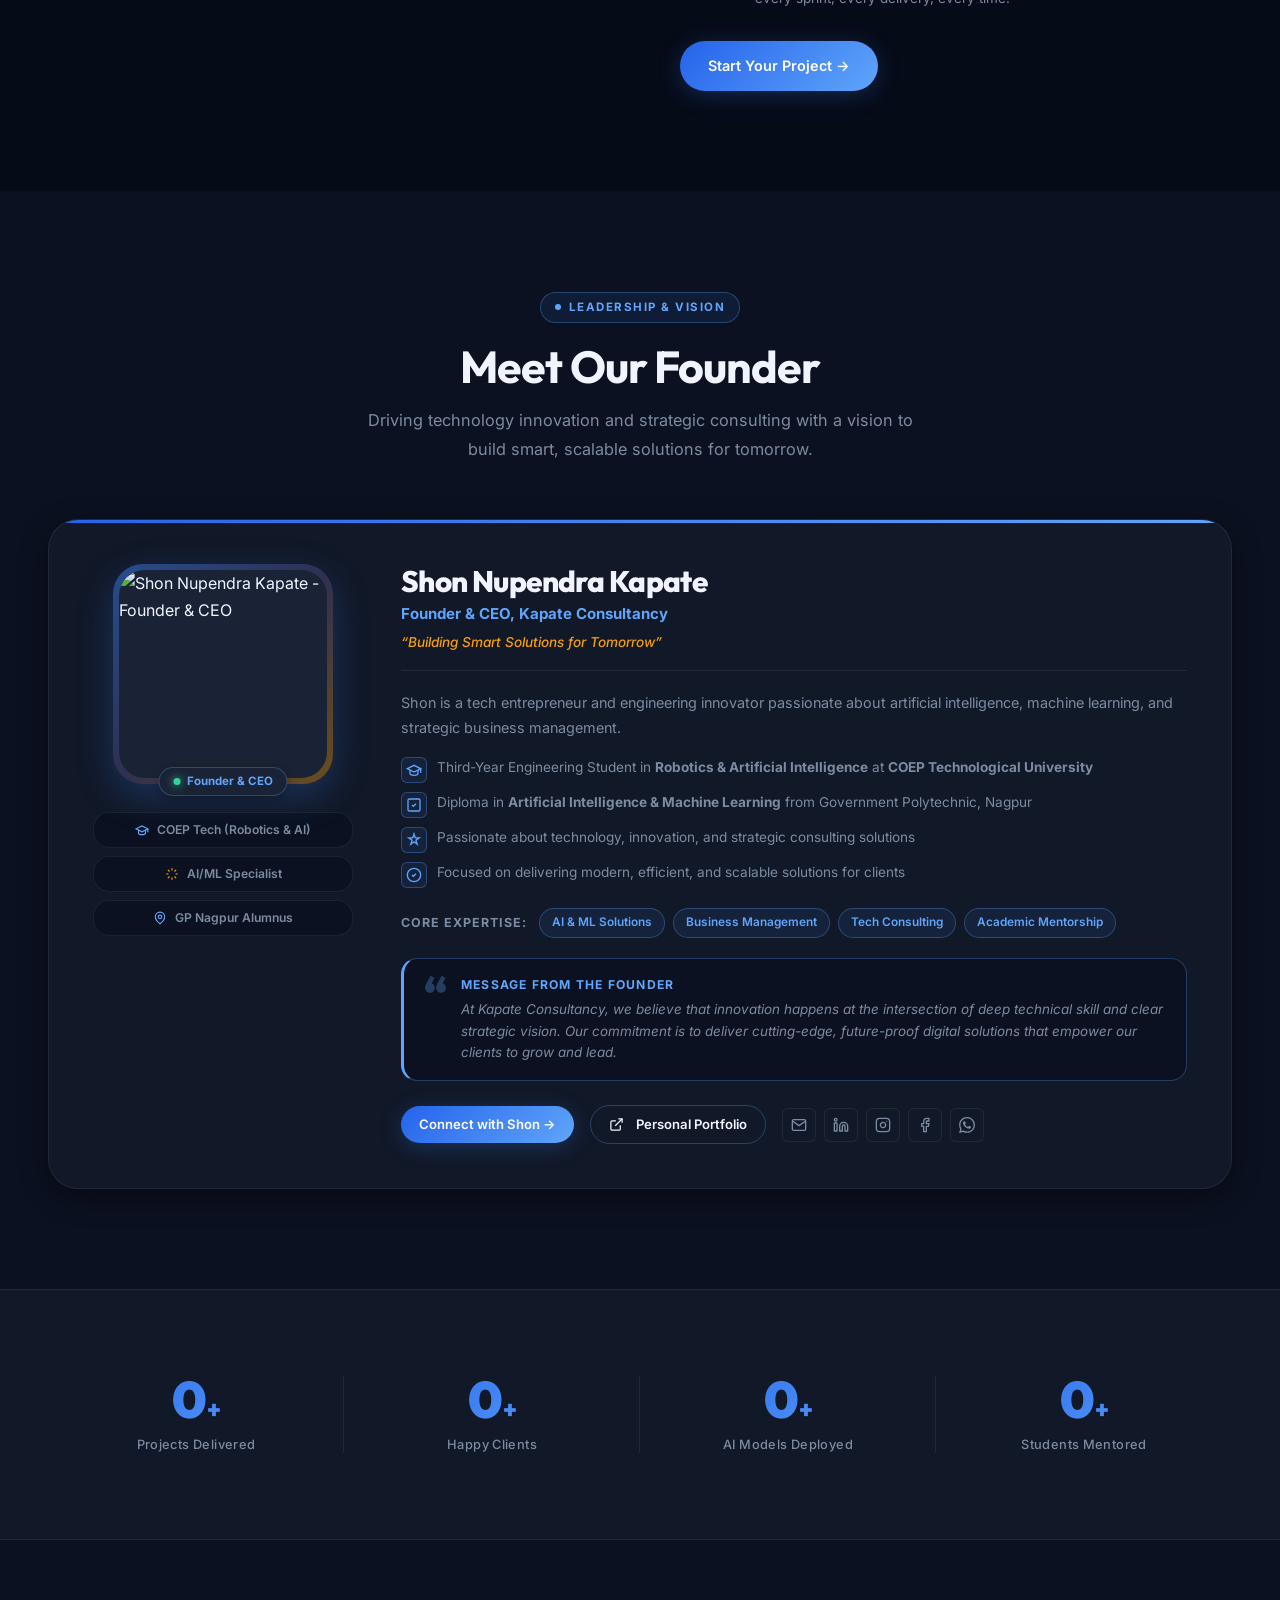
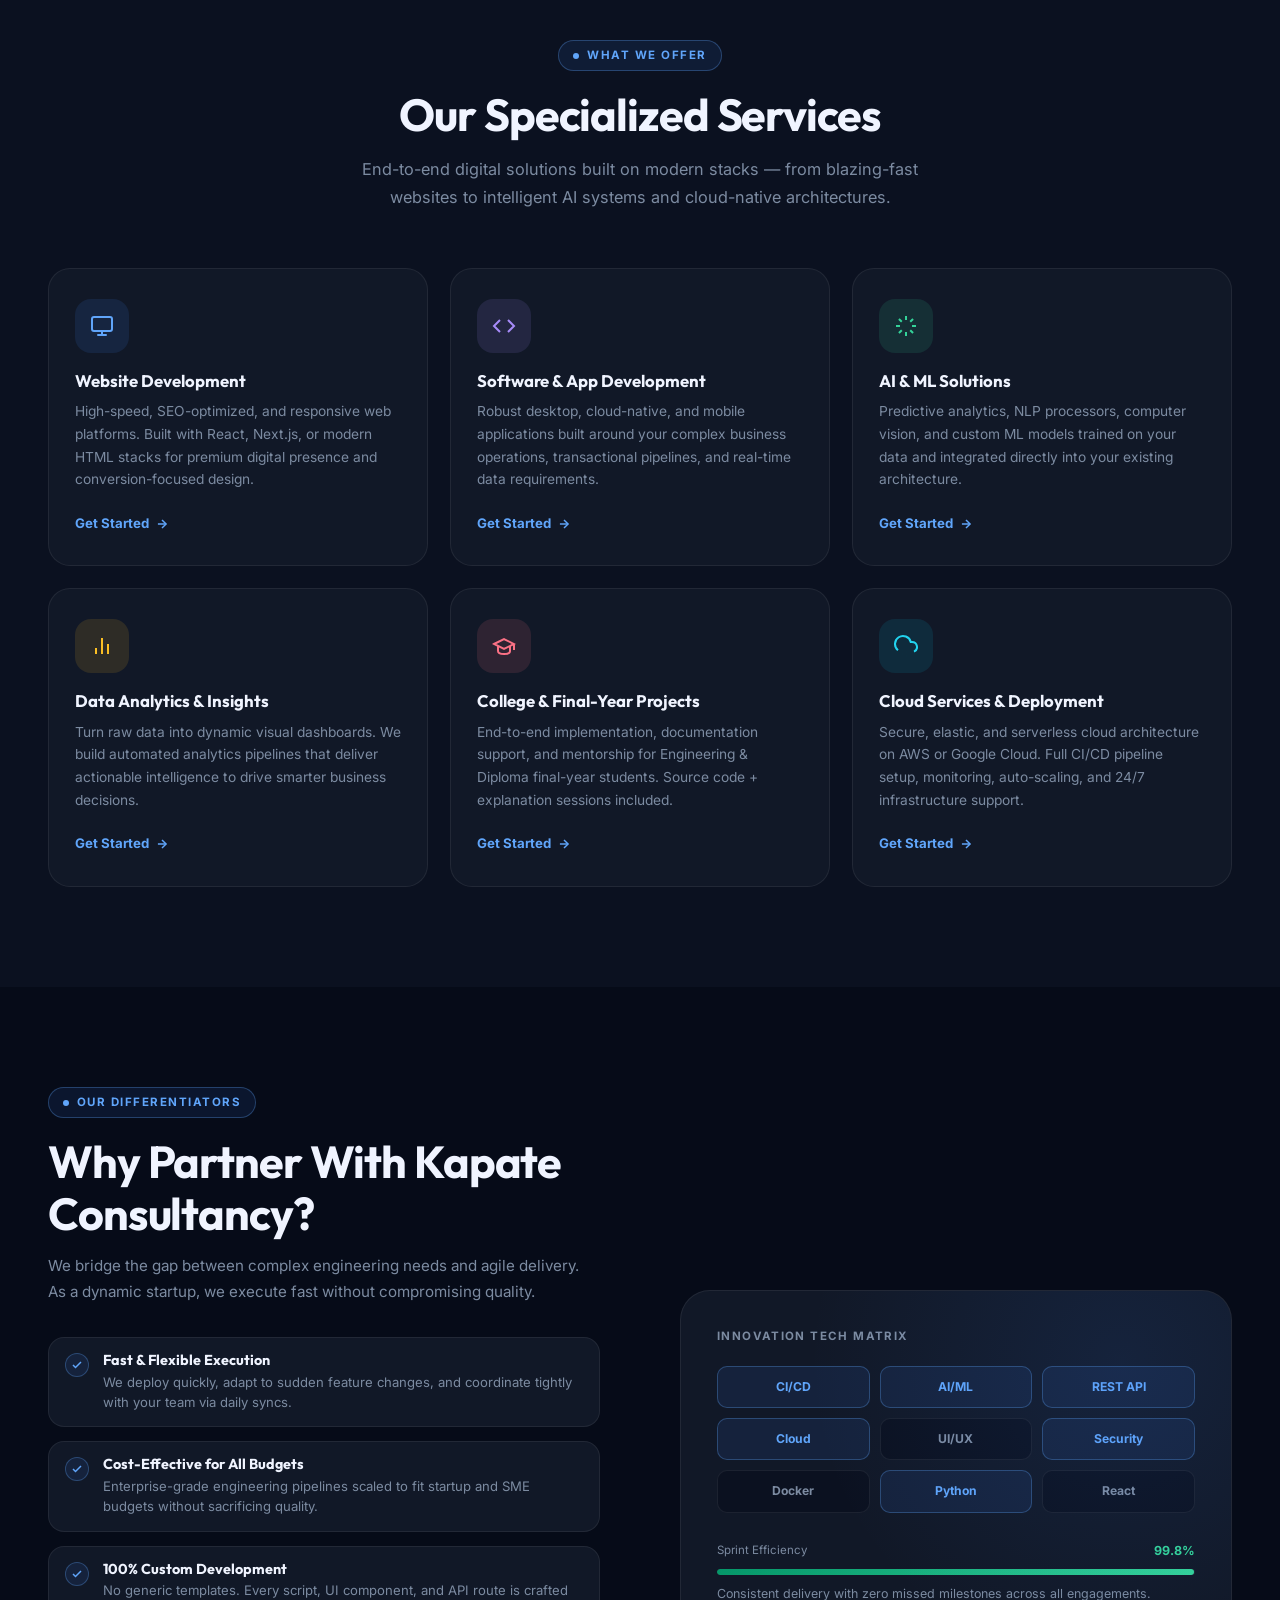
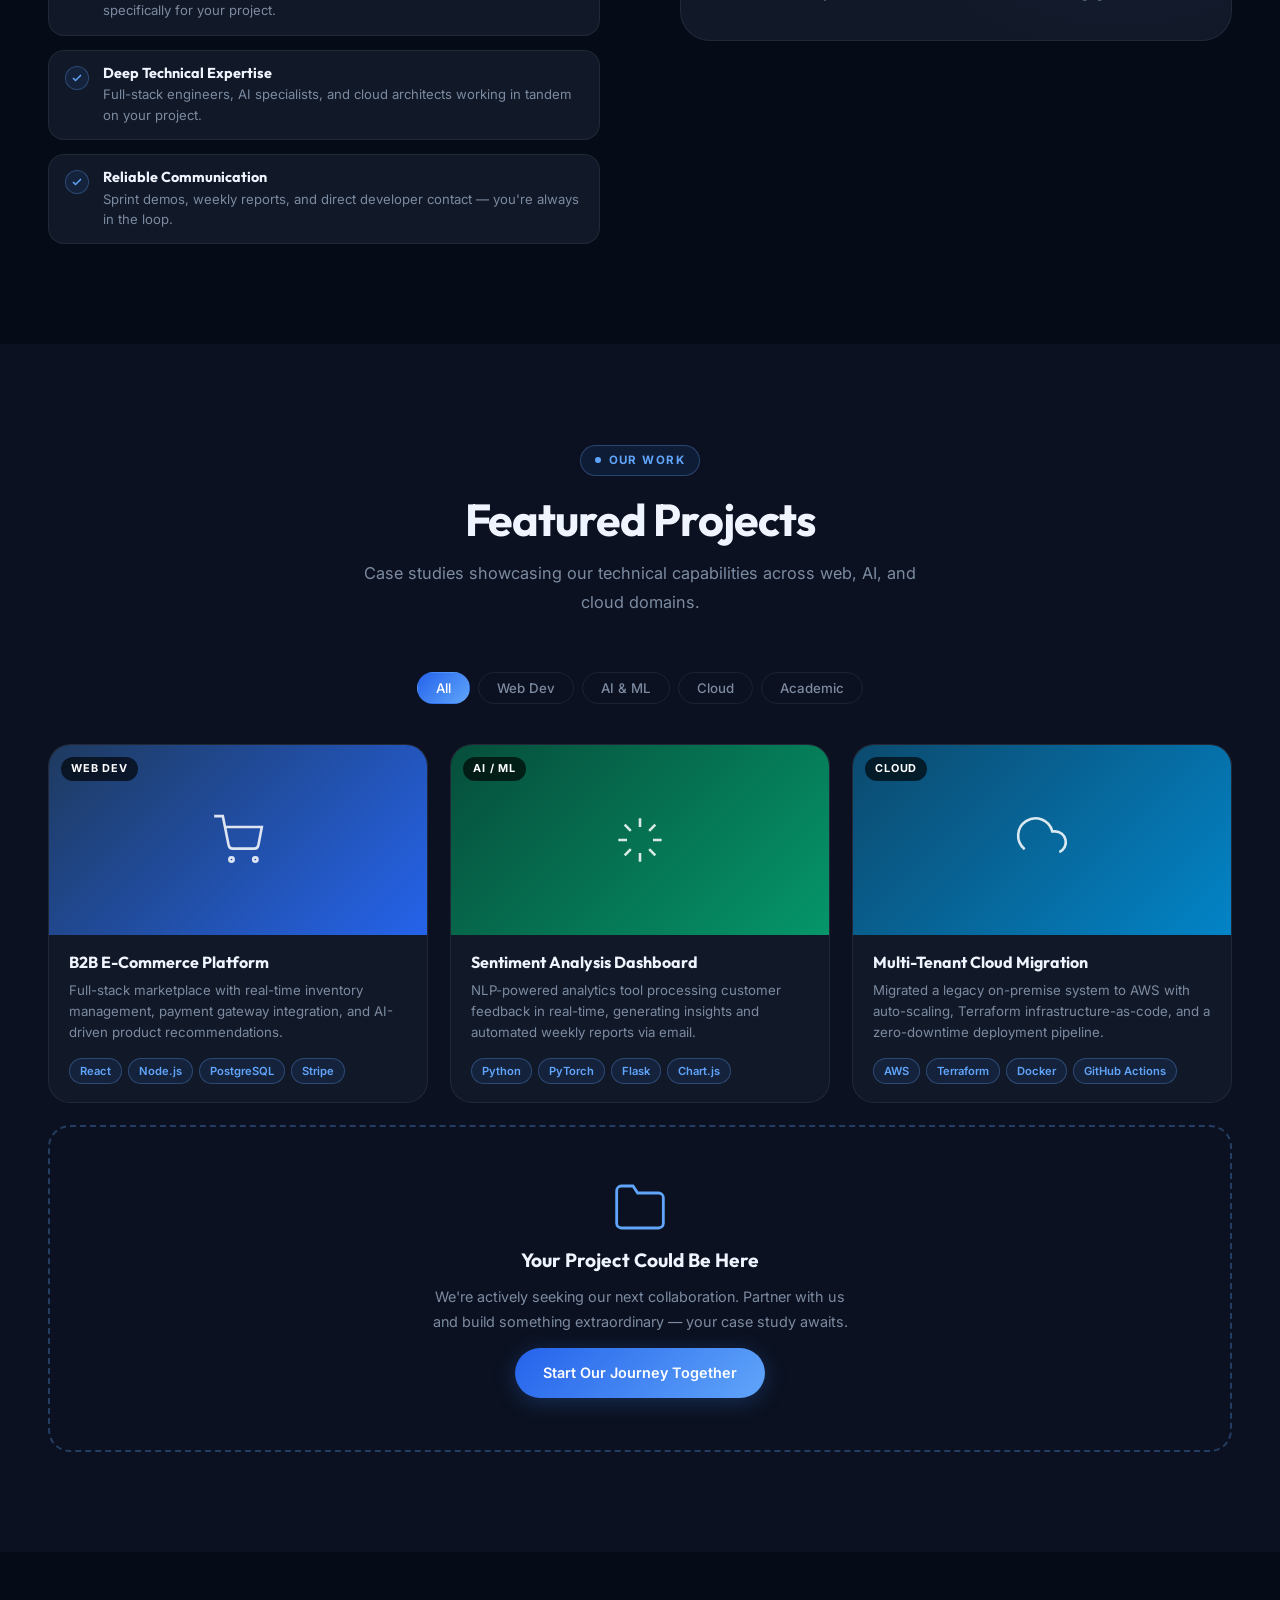
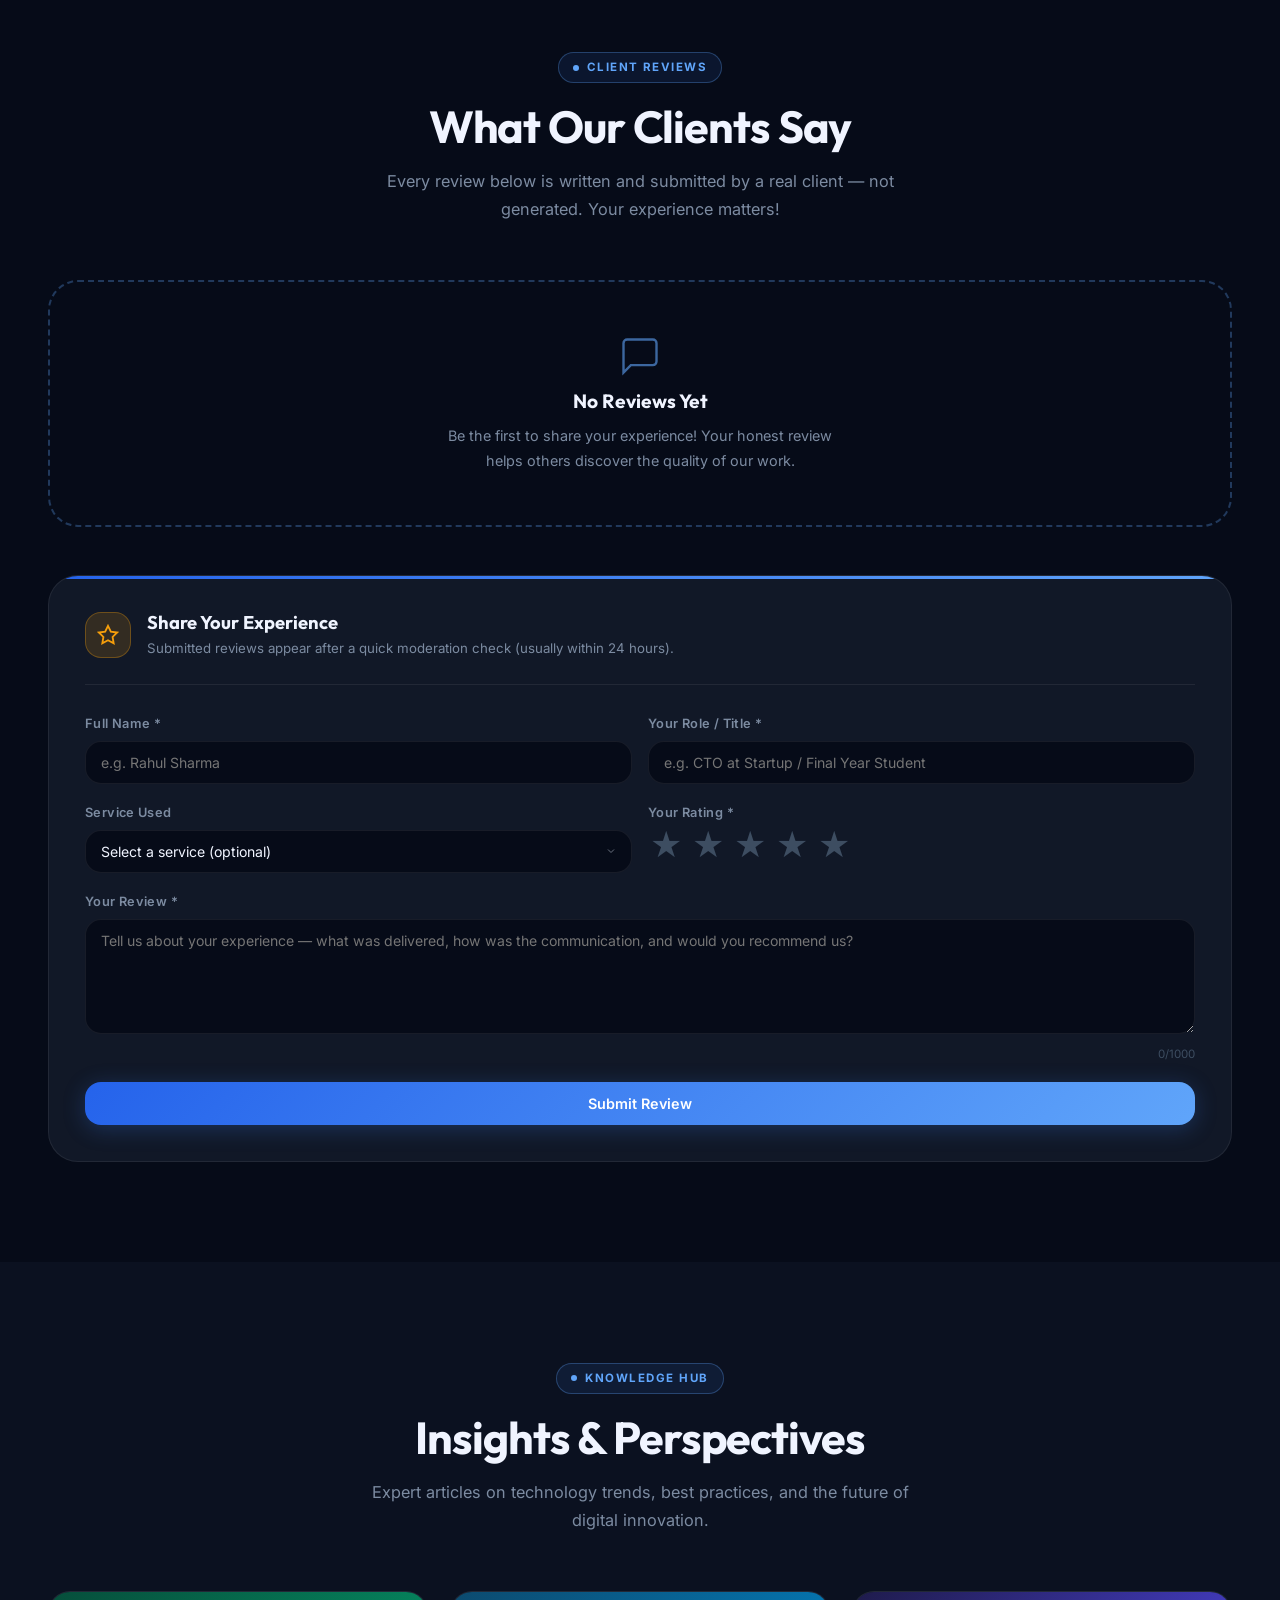
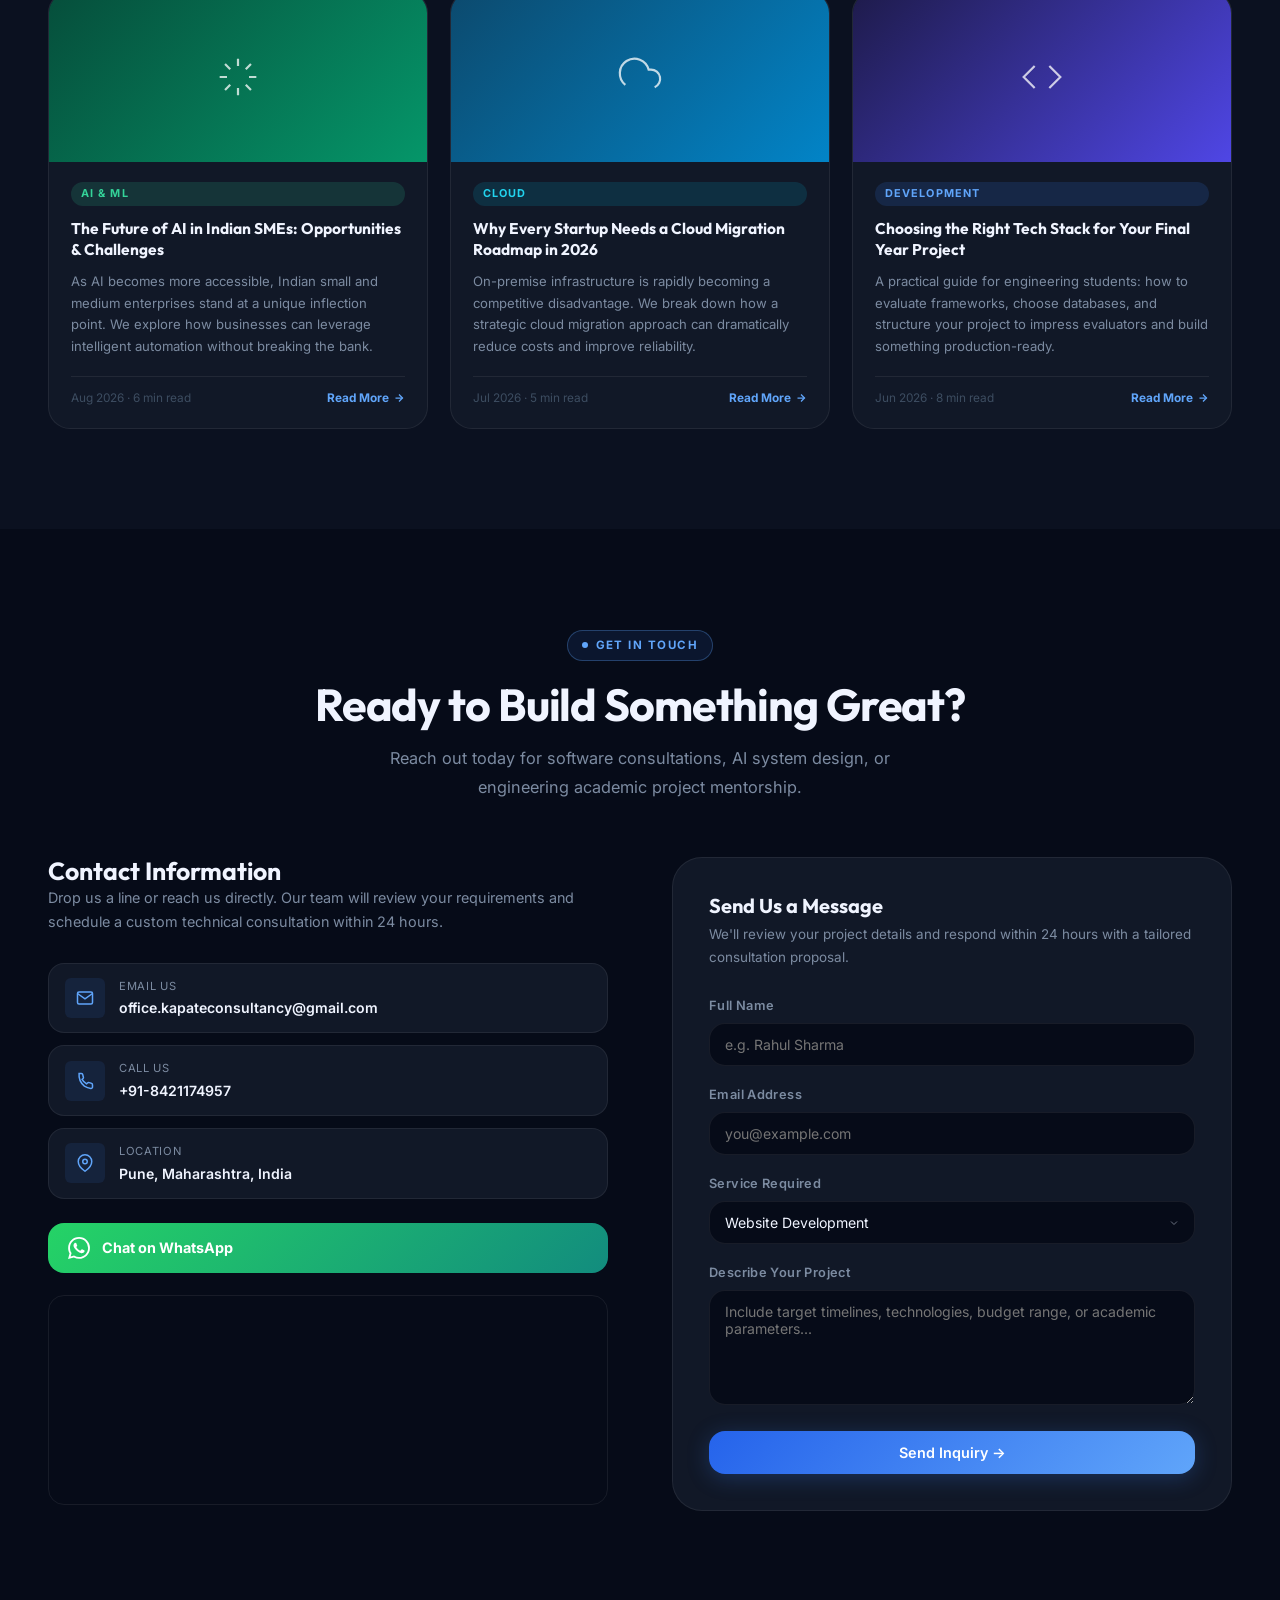
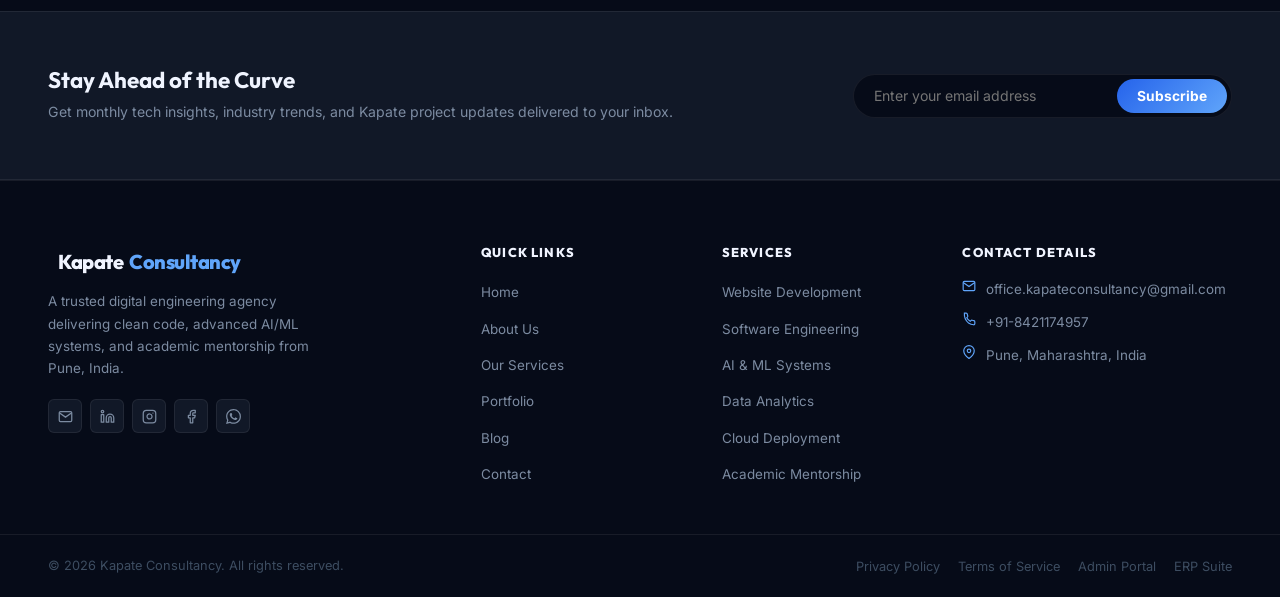
==== commit 663fef0f: "Change favicon links to KAPATE CONSULTANCYk Updated favicon links to new asset paths." ====
--- a/index.html
+++ b/index.html
@@ -4,8 +4,8 @@
   <meta charset="UTF-8">
   <meta name="viewport" content="width=device-width, initial-scale=1.0">
   <title>Kapate Consultancy | Innovating Solutions. Empowering Growth.</title>
-<link rel="icon" type="image/png" href="assets/Kapate-Consultancy-Logo.png">
-<link rel="shortcut icon" type="image/png" href="assets/Kapate-Consultancy-Logo.png">
+<link rel="icon" type="image/png" href="assets\KAPATE CONSULTANCY.png">
+<link rel="shortcut icon" type="image/png" href="assets\KAPATE CONSULTANCY.png">
   <!-- SEO -->
   <meta name="description" content="Kapate Consultancy is a premium IT firm delivering website development, AI/ML solutions, software engineering, cloud services, and academic project support in Pune, India.">
   <meta name="keywords" content="Kapate Consultancy, Kapate Consultancy Pune, Kapate & Associates, IT Services, Software Development, AI Solutions, Machine Learning, Cloud Deployment, Academic Projects, Final Year Projects, Pune">
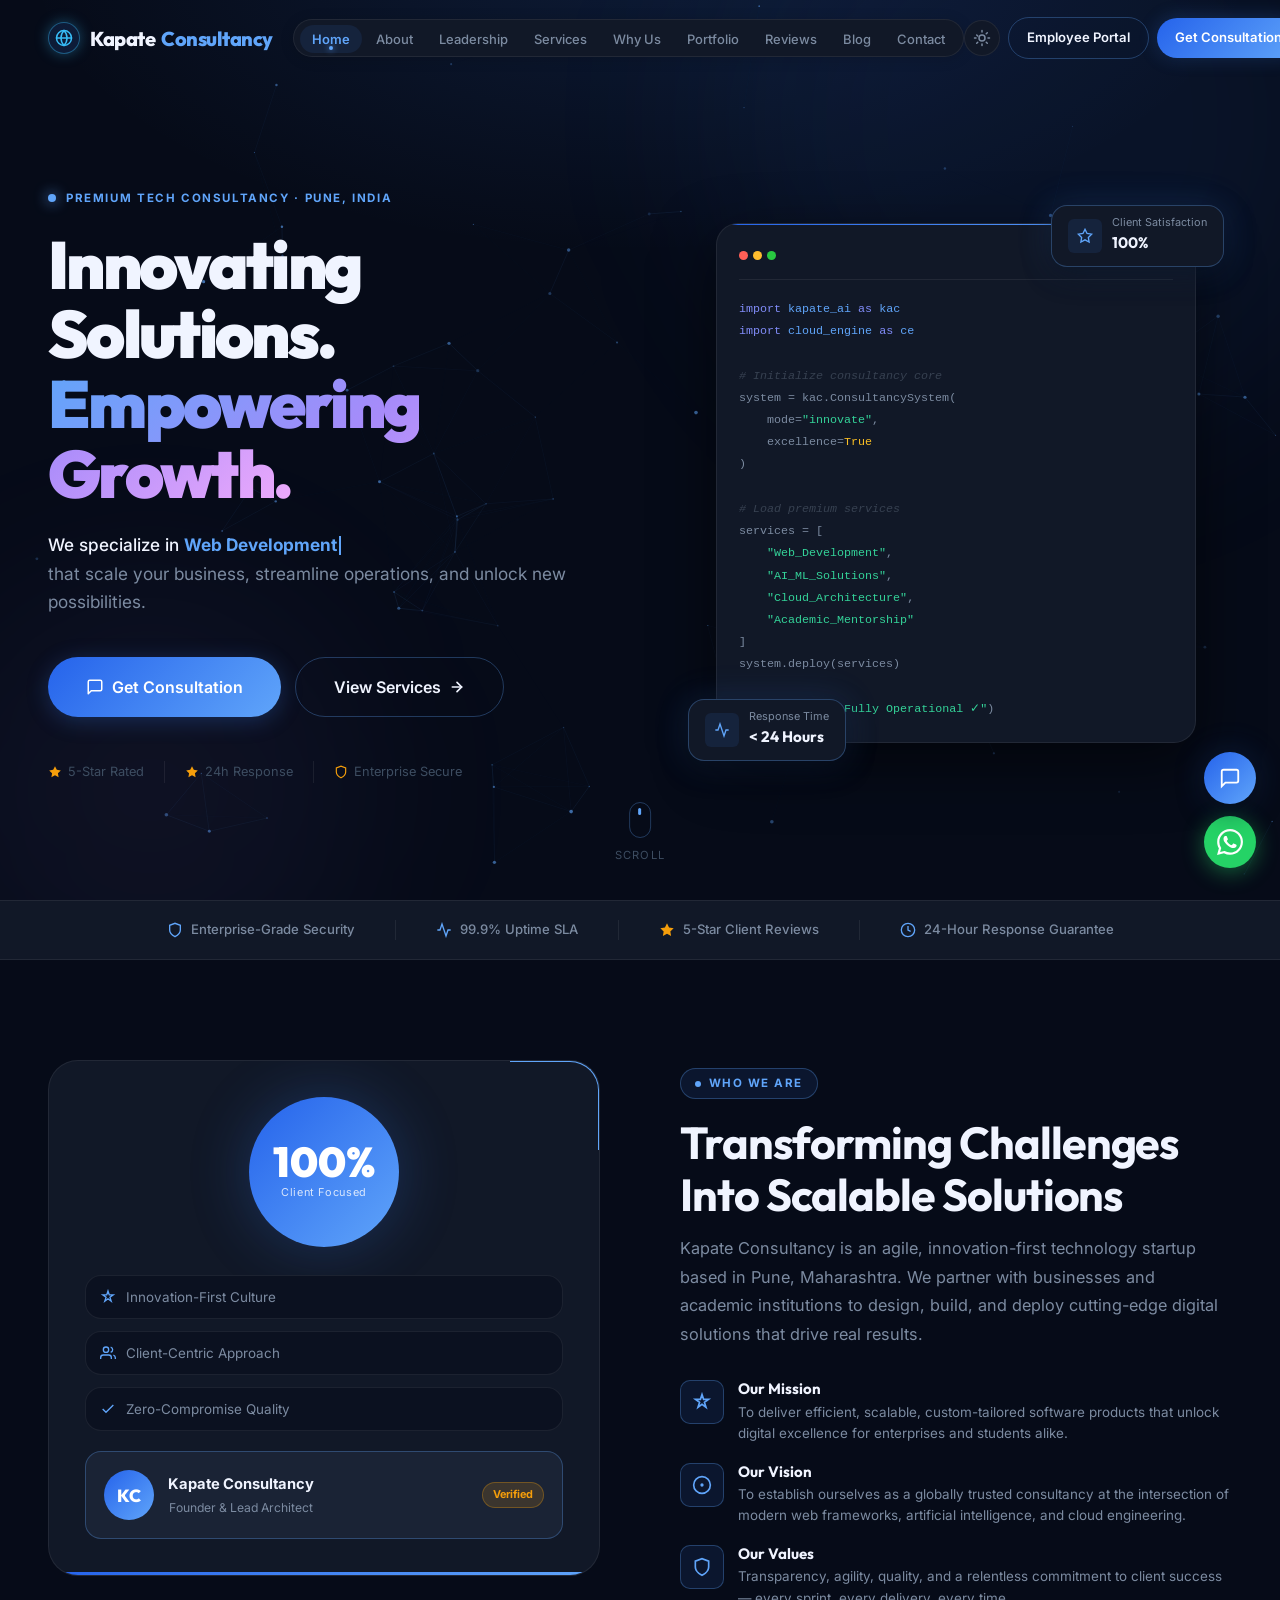
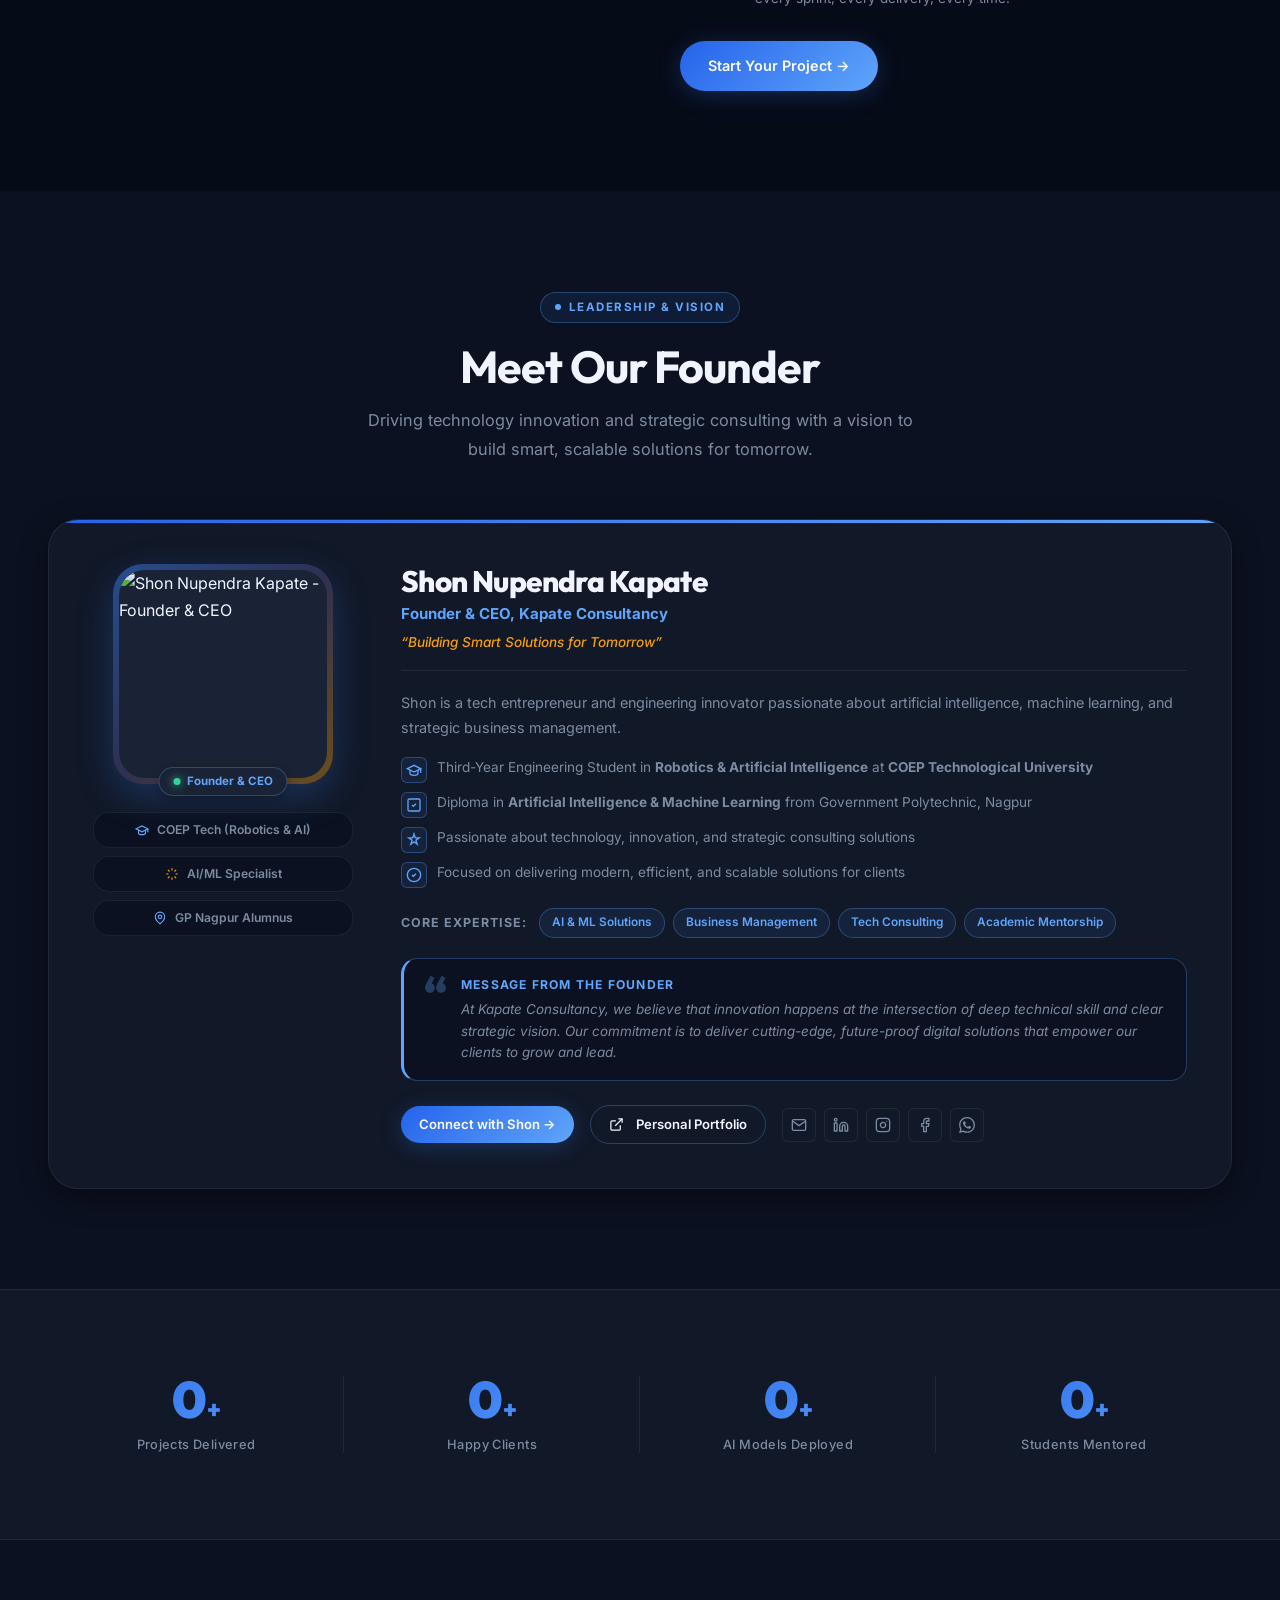
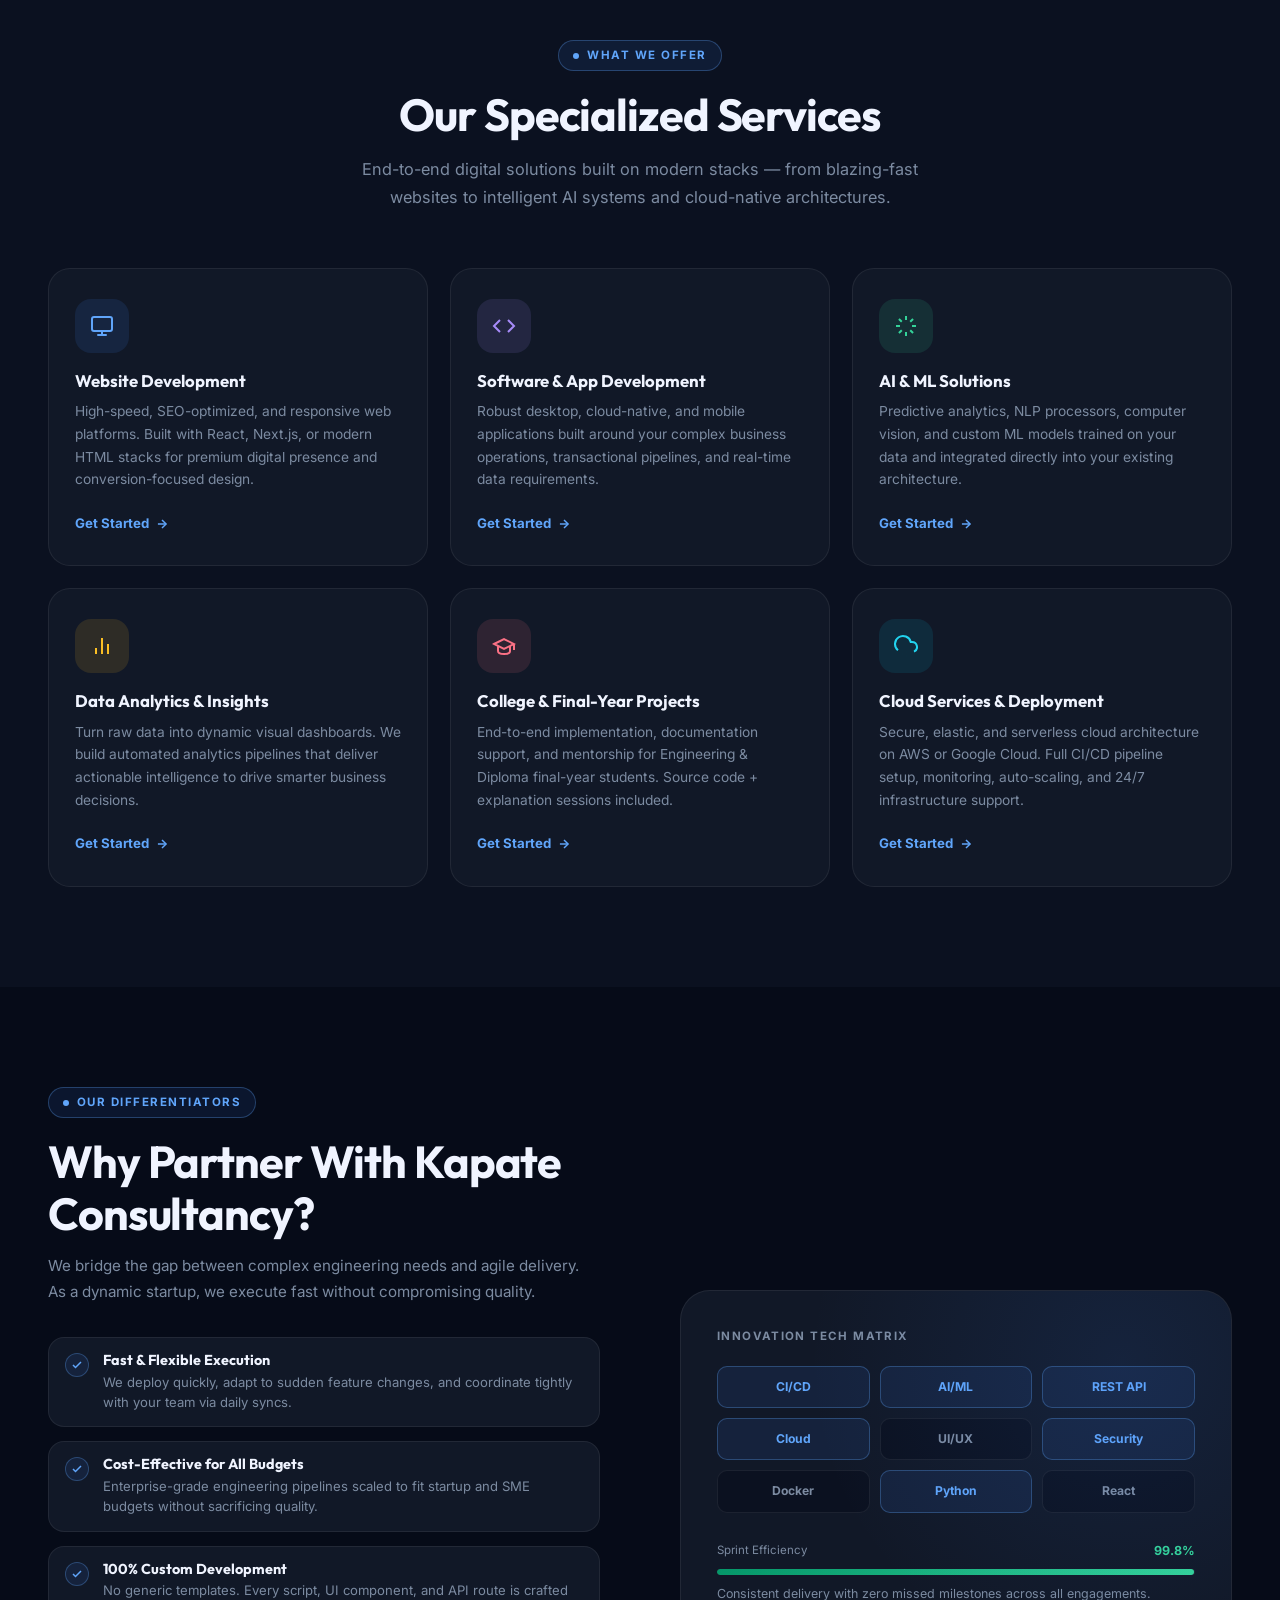
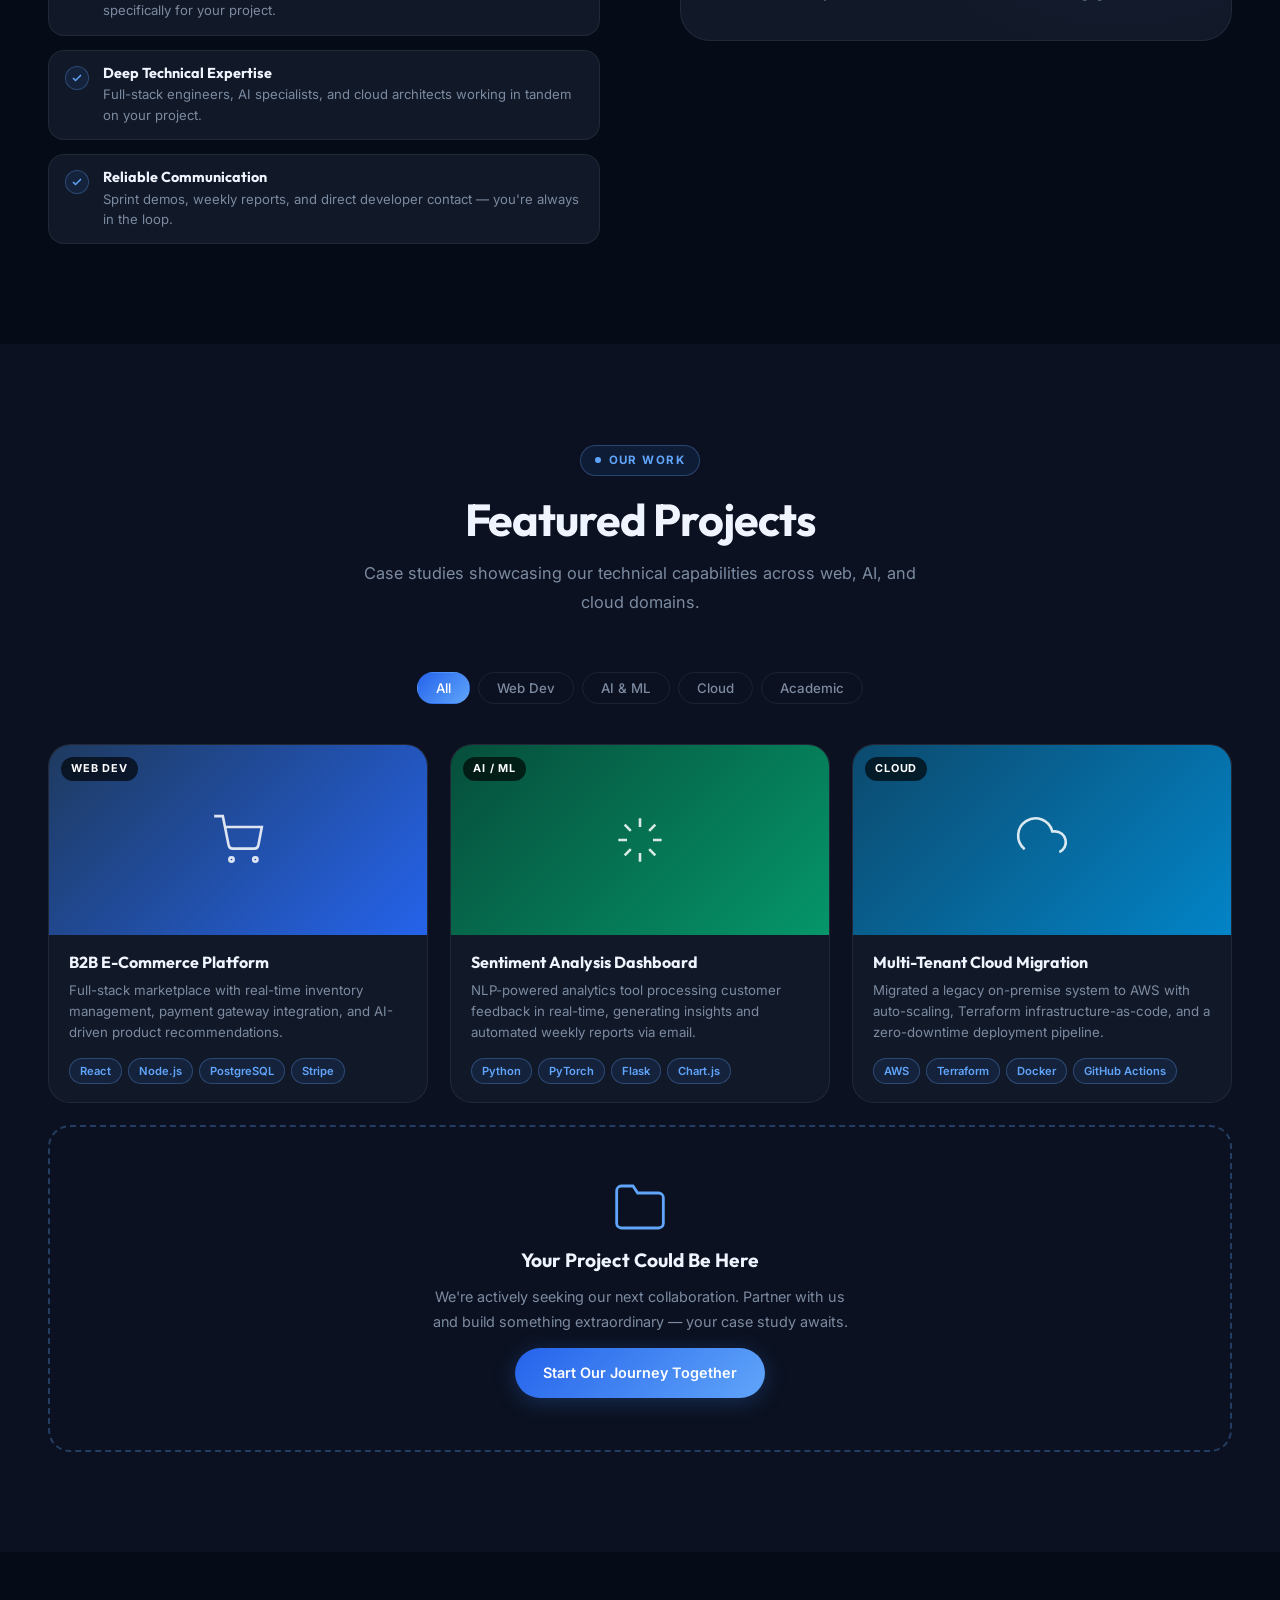
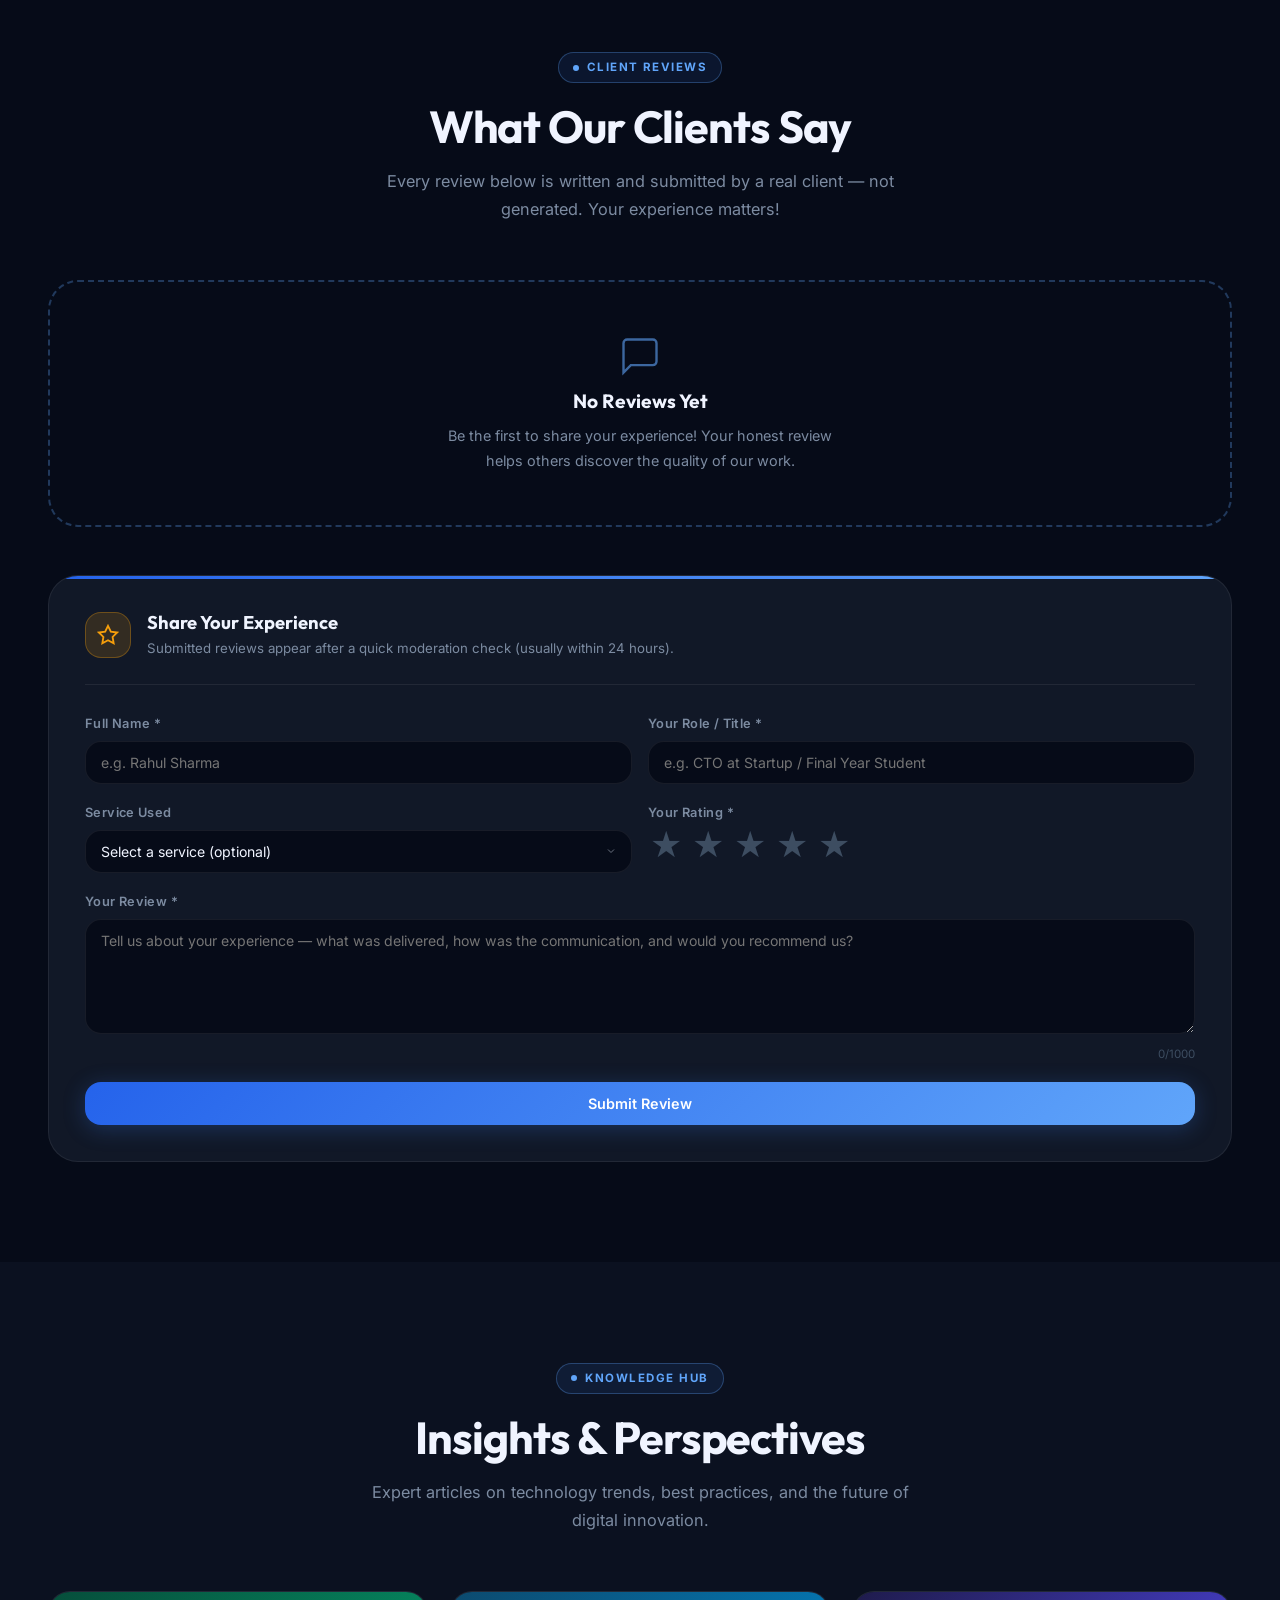
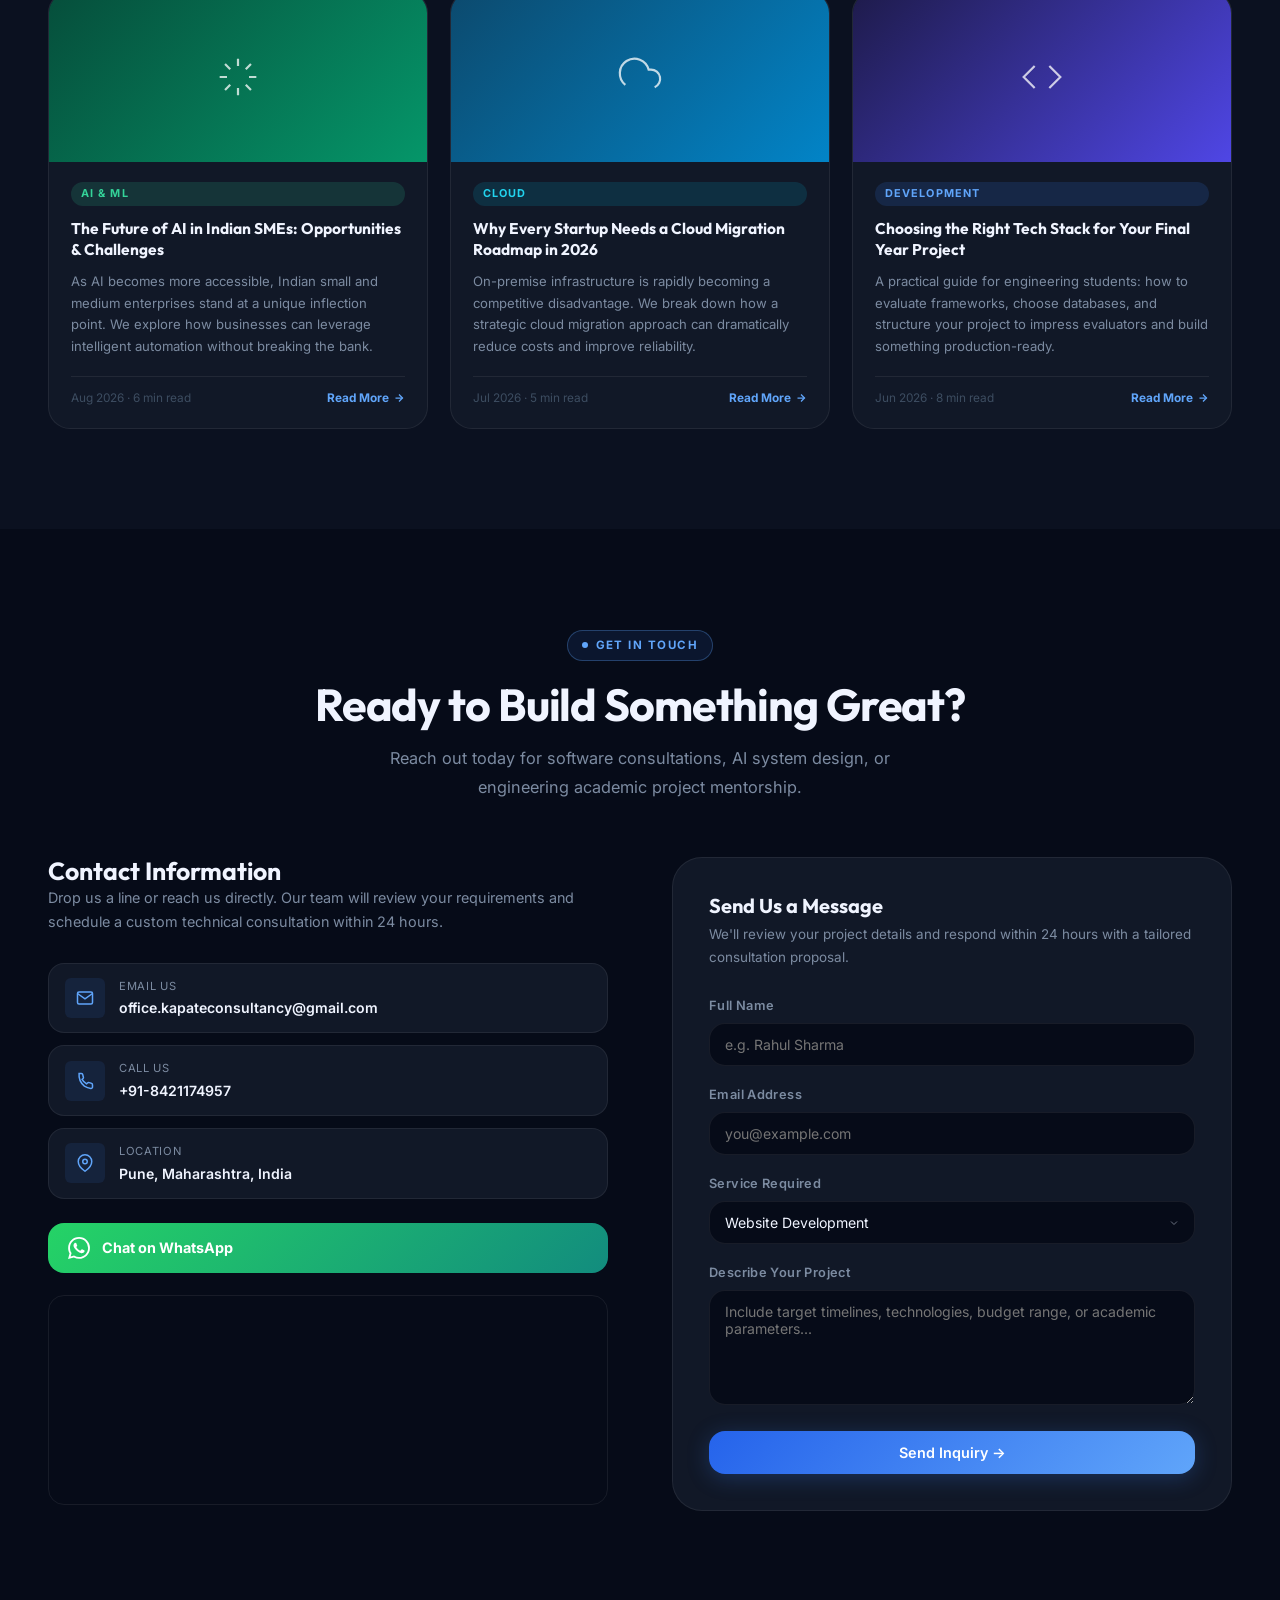
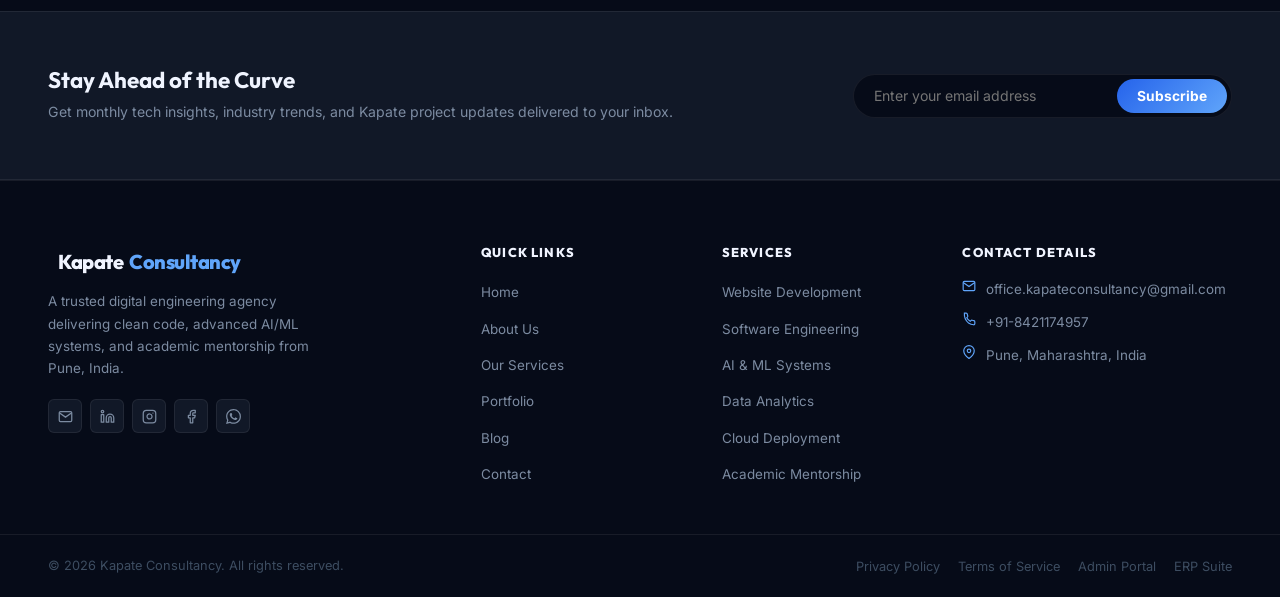
==== commit 4987b1c1: "Fix favicon links in index.html" ====
--- a/index.html
+++ b/index.html
@@ -4,8 +4,8 @@
   <meta charset="UTF-8">
   <meta name="viewport" content="width=device-width, initial-scale=1.0">
   <title>Kapate Consultancy | Innovating Solutions. Empowering Growth.</title>
-<link rel="icon" type="image/png" href="assets\KAPATE CONSULTANCY.png">
-<link rel="shortcut icon" type="image/png" href="assets\KAPATE CONSULTANCY.png">
+<link rel="icon" type="image/png" href="KAPATE CONSULTANCY.png">
+<link rel="shortcut icon" type="image/png" href="KAPATE CONSULTANCY.png">
   <!-- SEO -->
   <meta name="description" content="Kapate Consultancy is a premium IT firm delivering website development, AI/ML solutions, software engineering, cloud services, and academic project support in Pune, India.">
   <meta name="keywords" content="Kapate Consultancy, Kapate Consultancy Pune, Kapate & Associates, IT Services, Software Development, AI Solutions, Machine Learning, Cloud Deployment, Academic Projects, Final Year Projects, Pune">
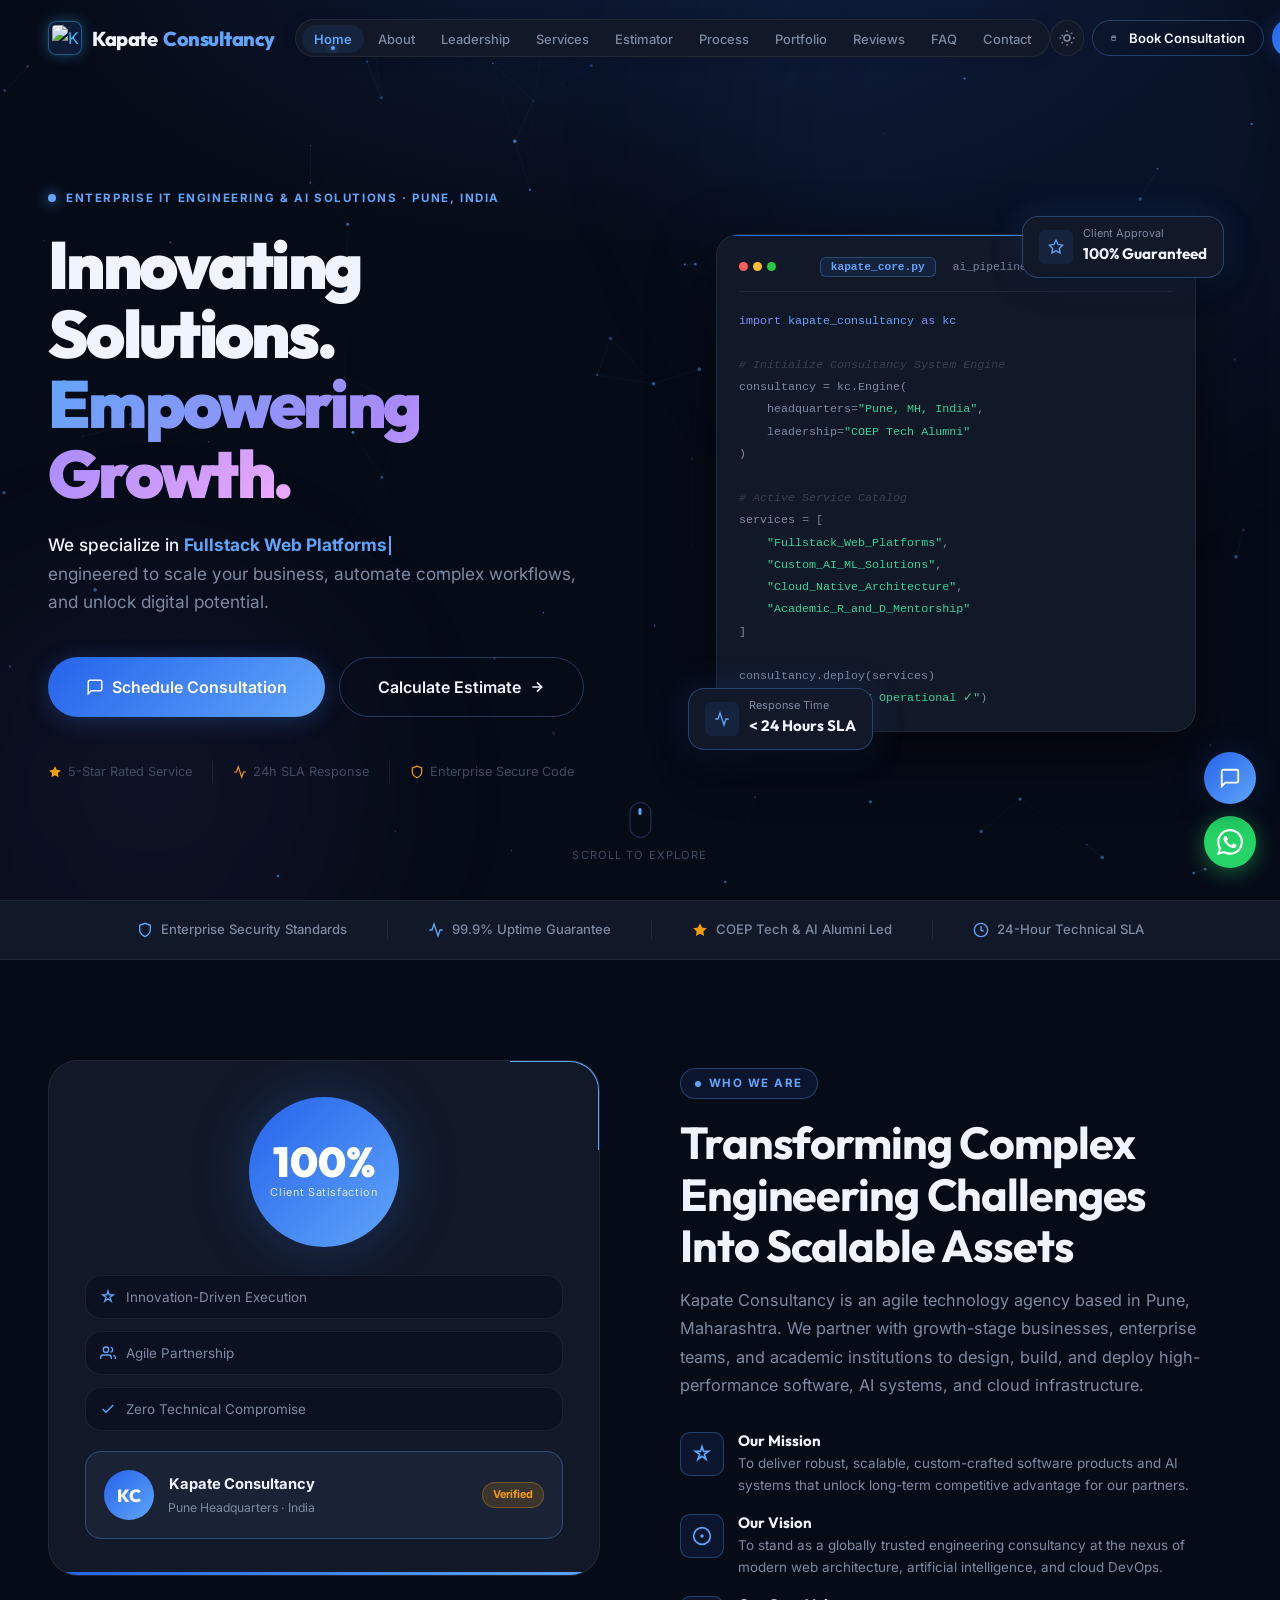
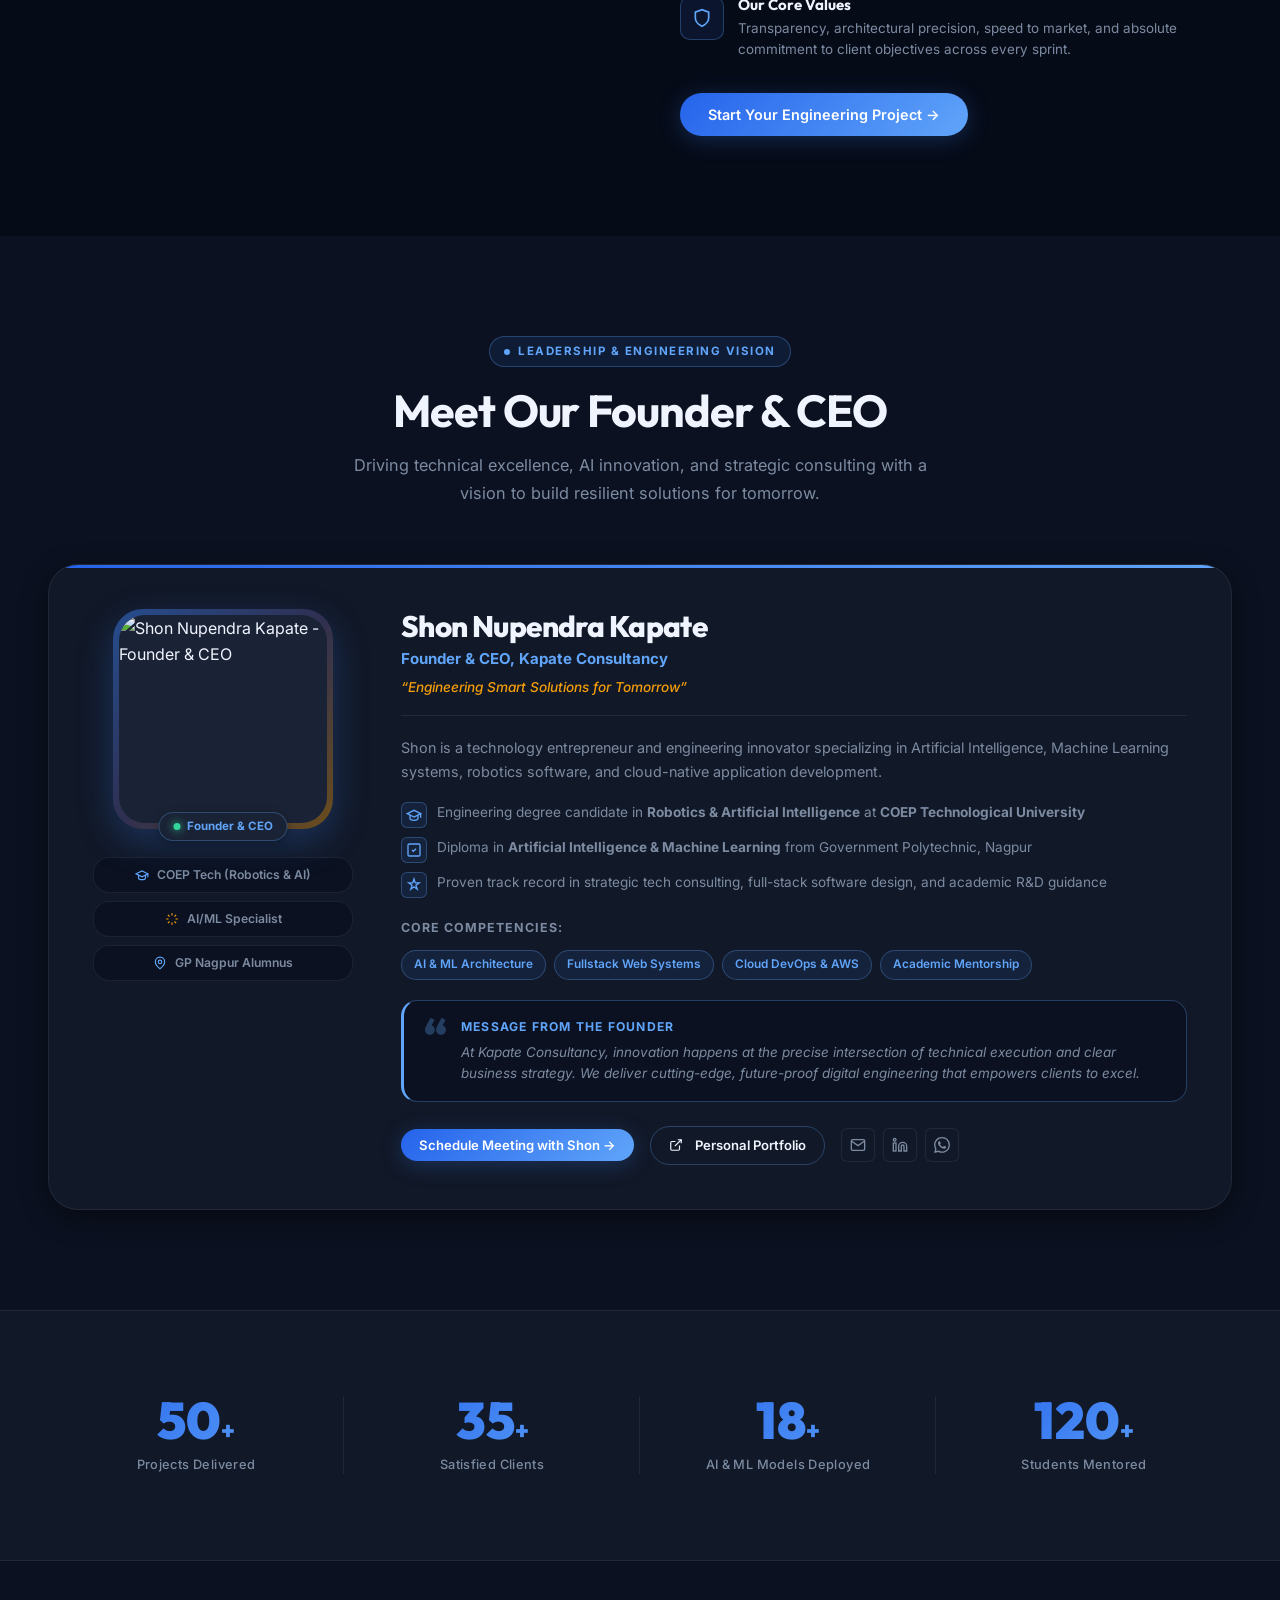
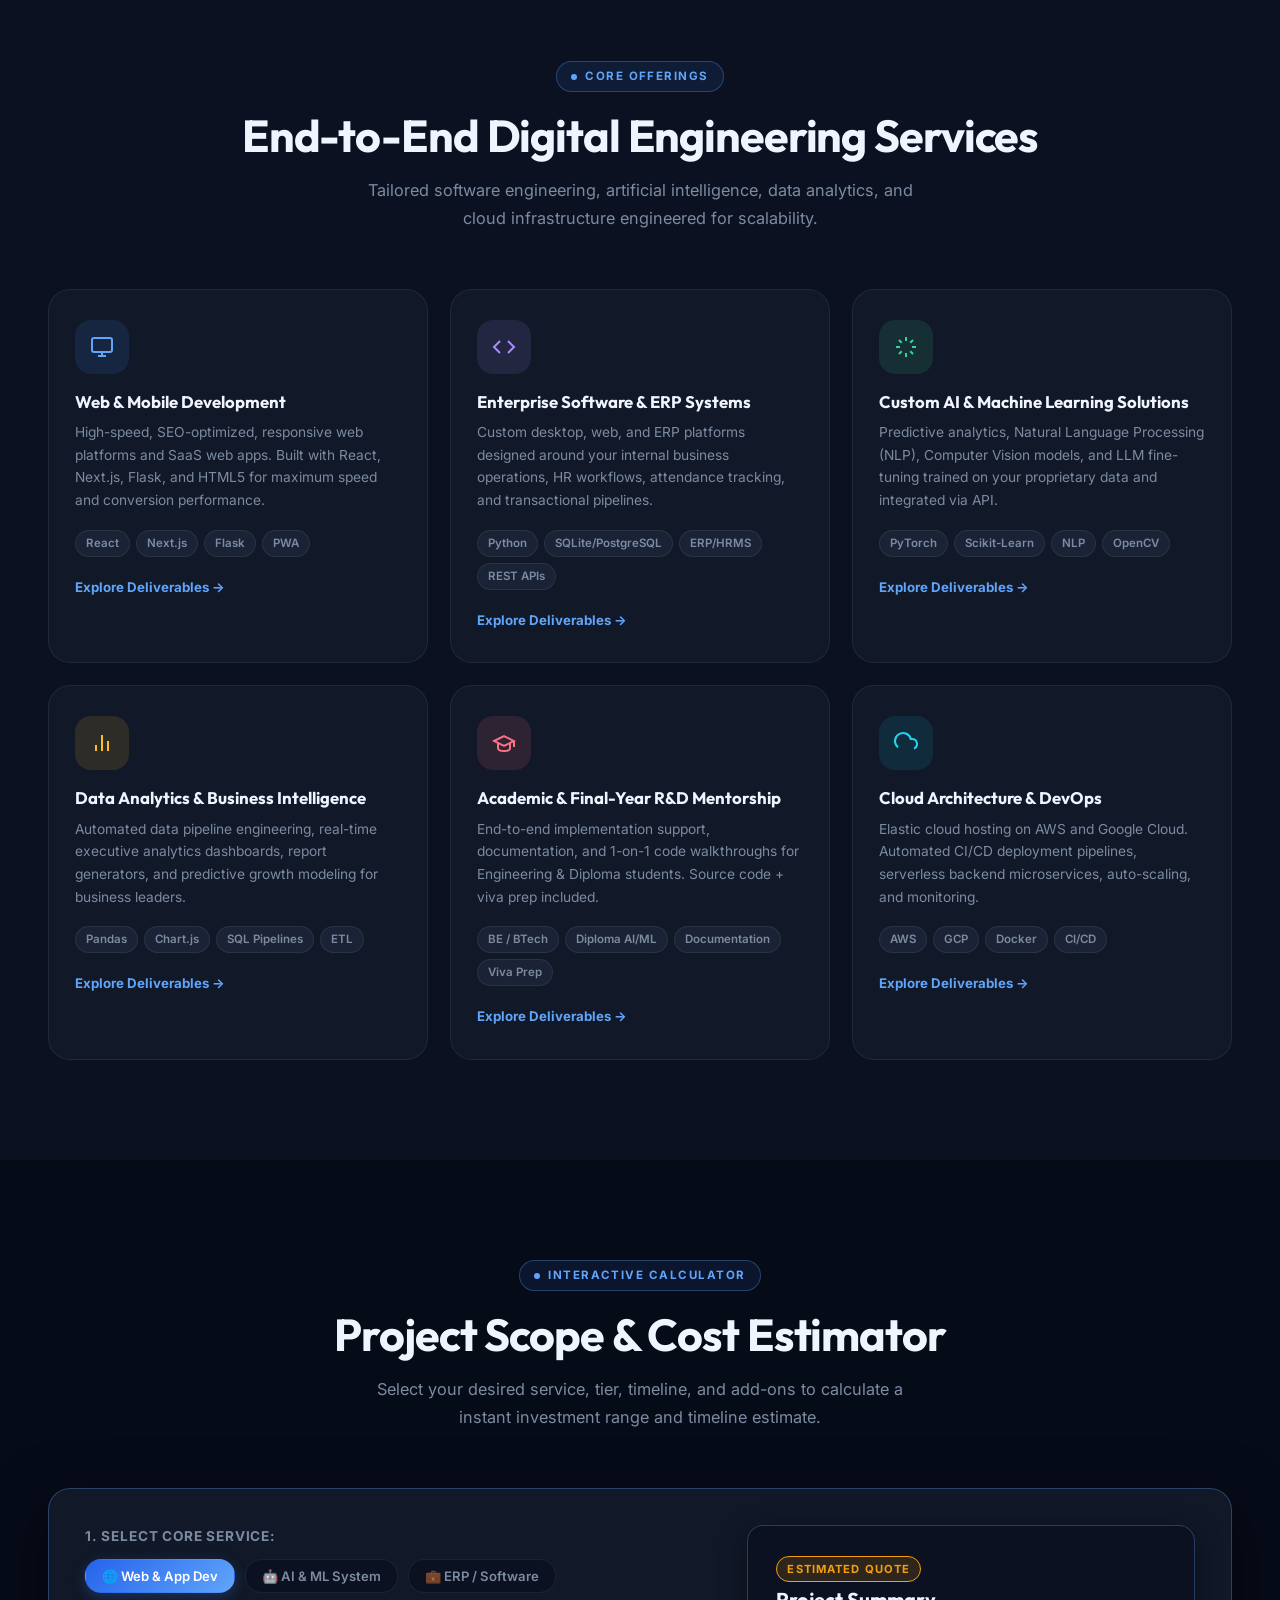
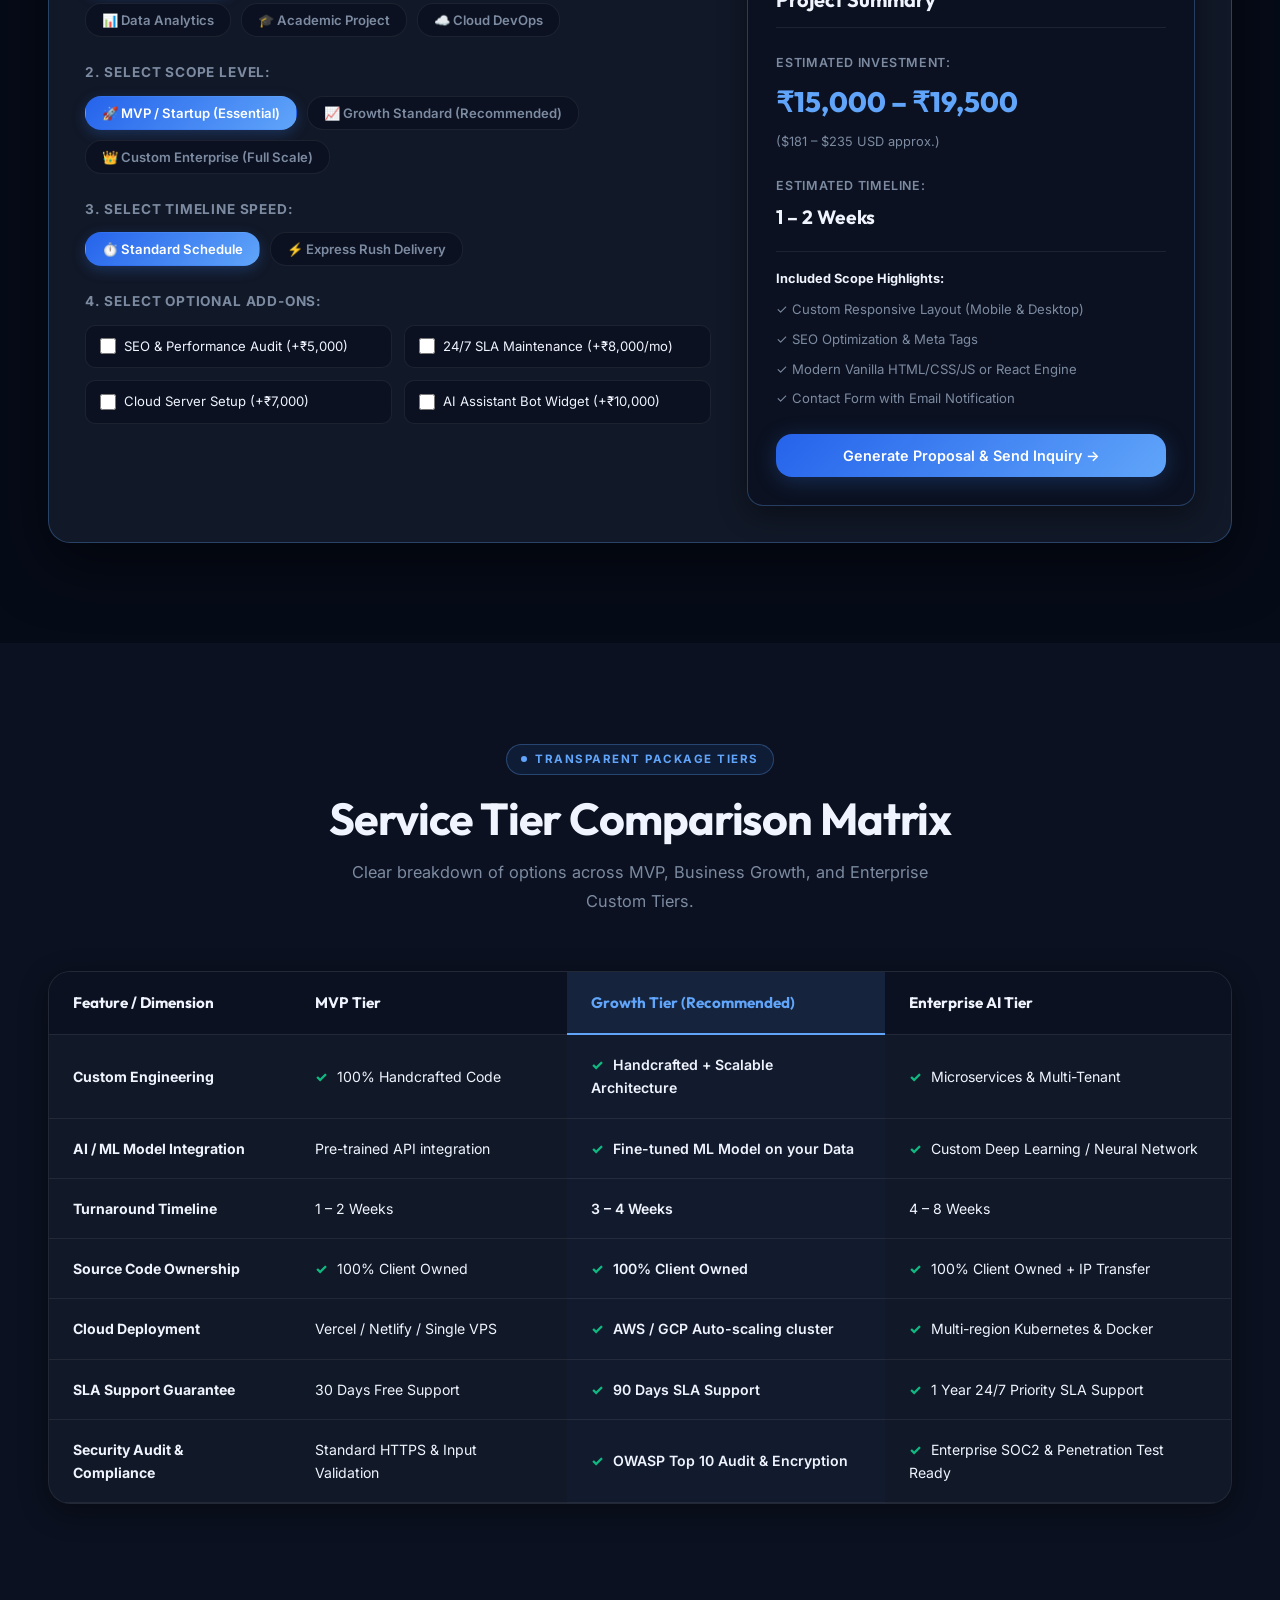
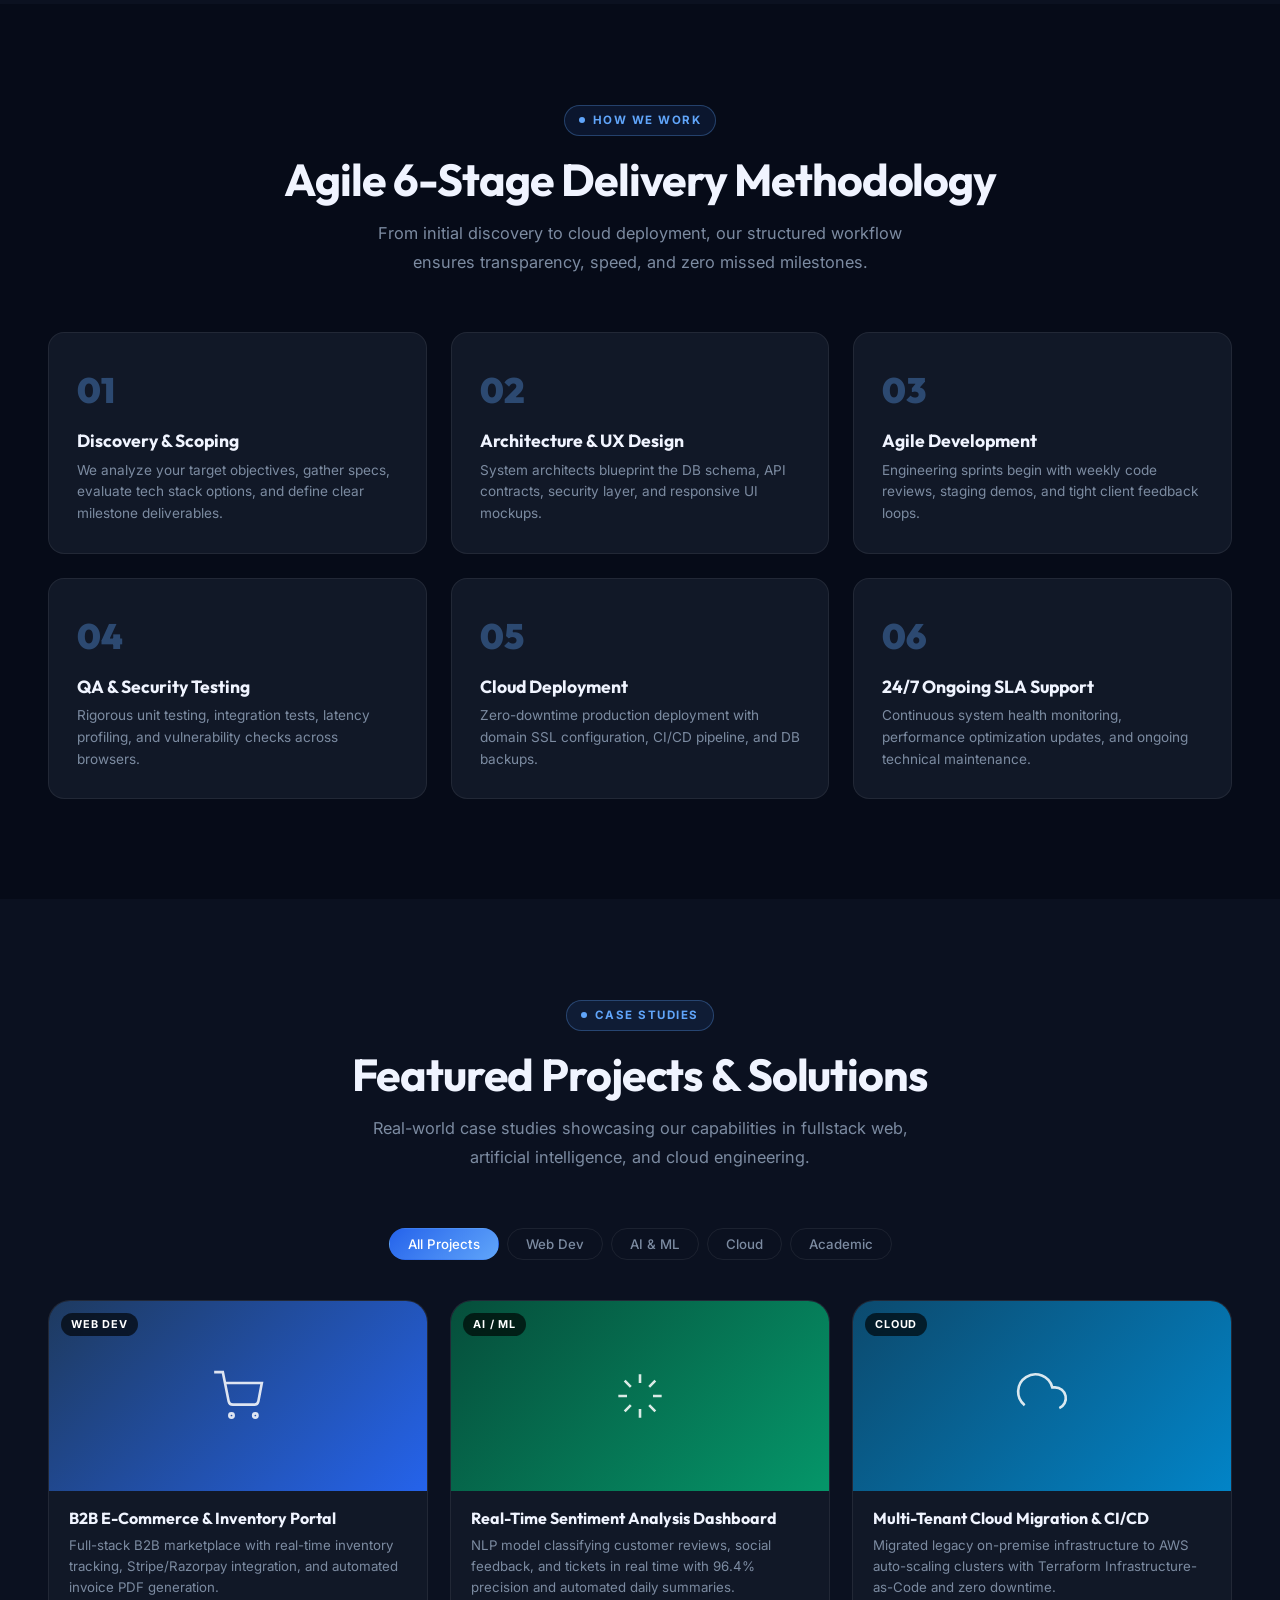
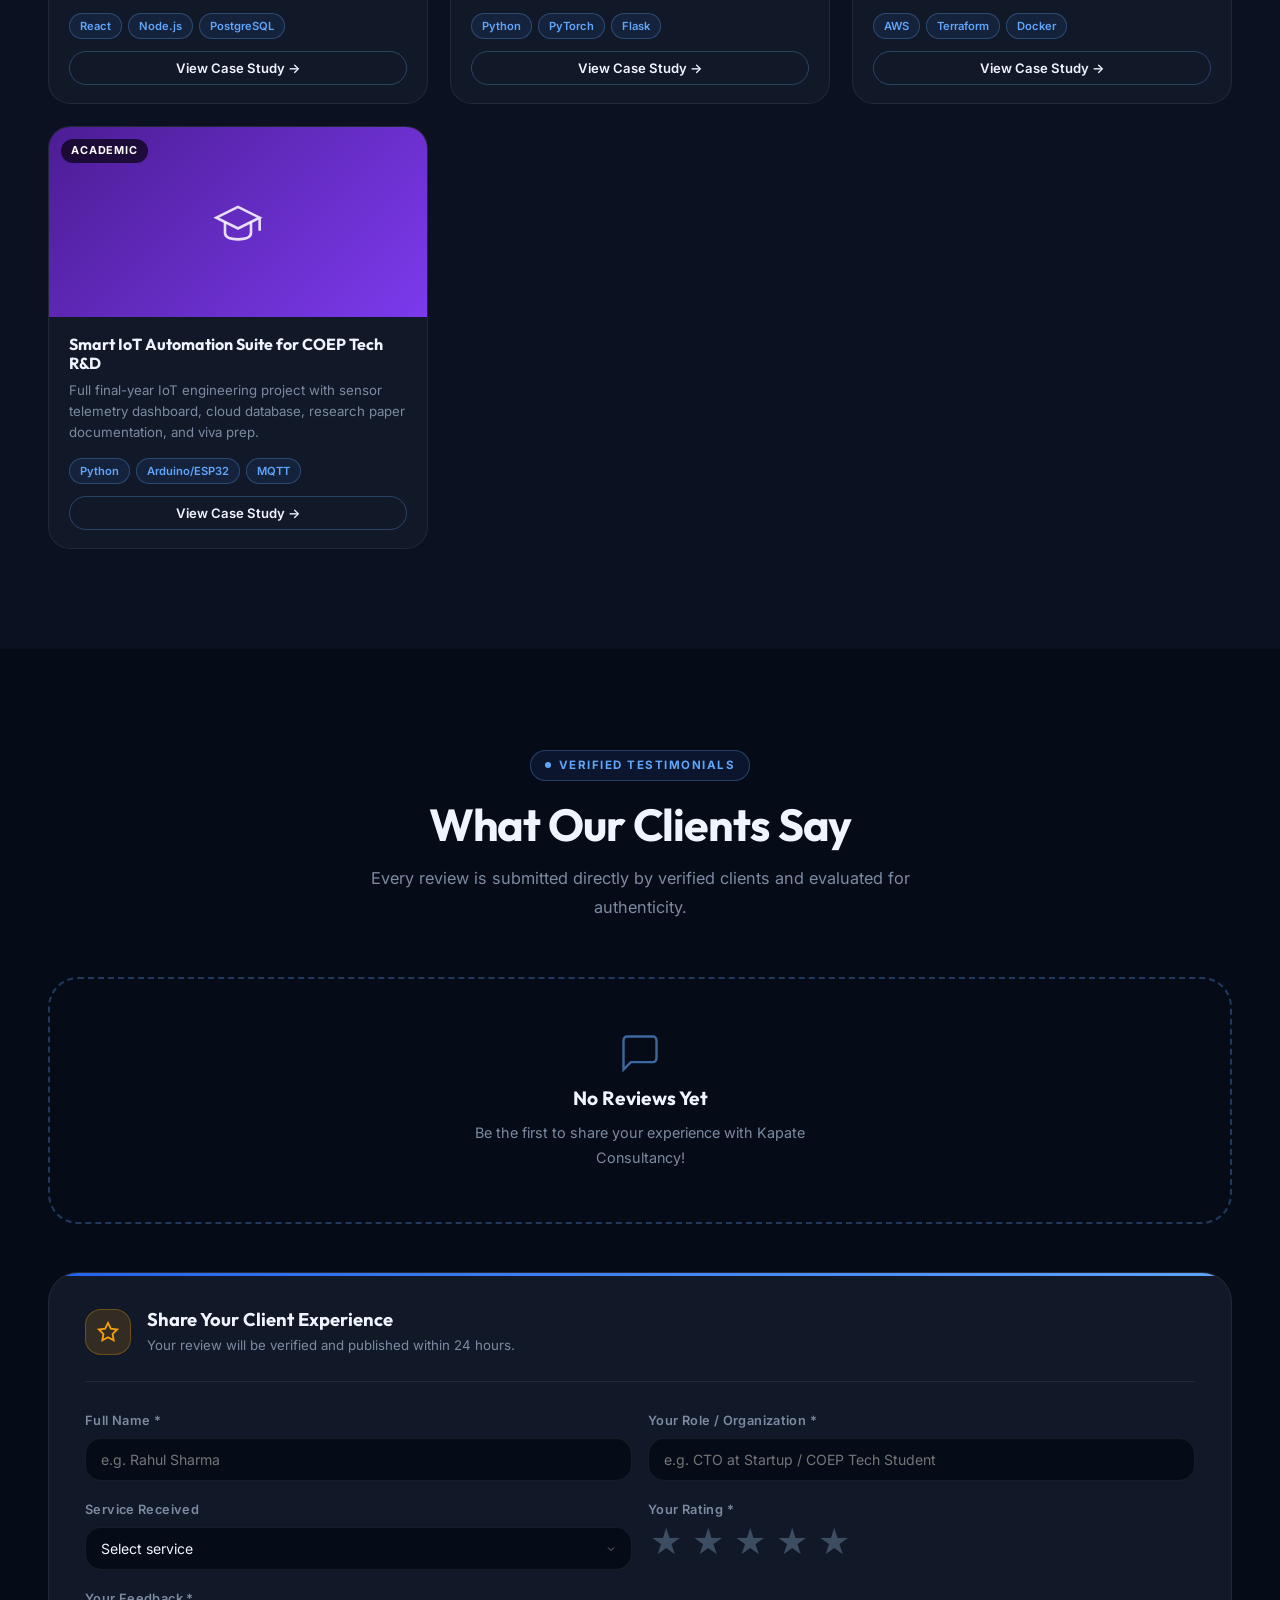
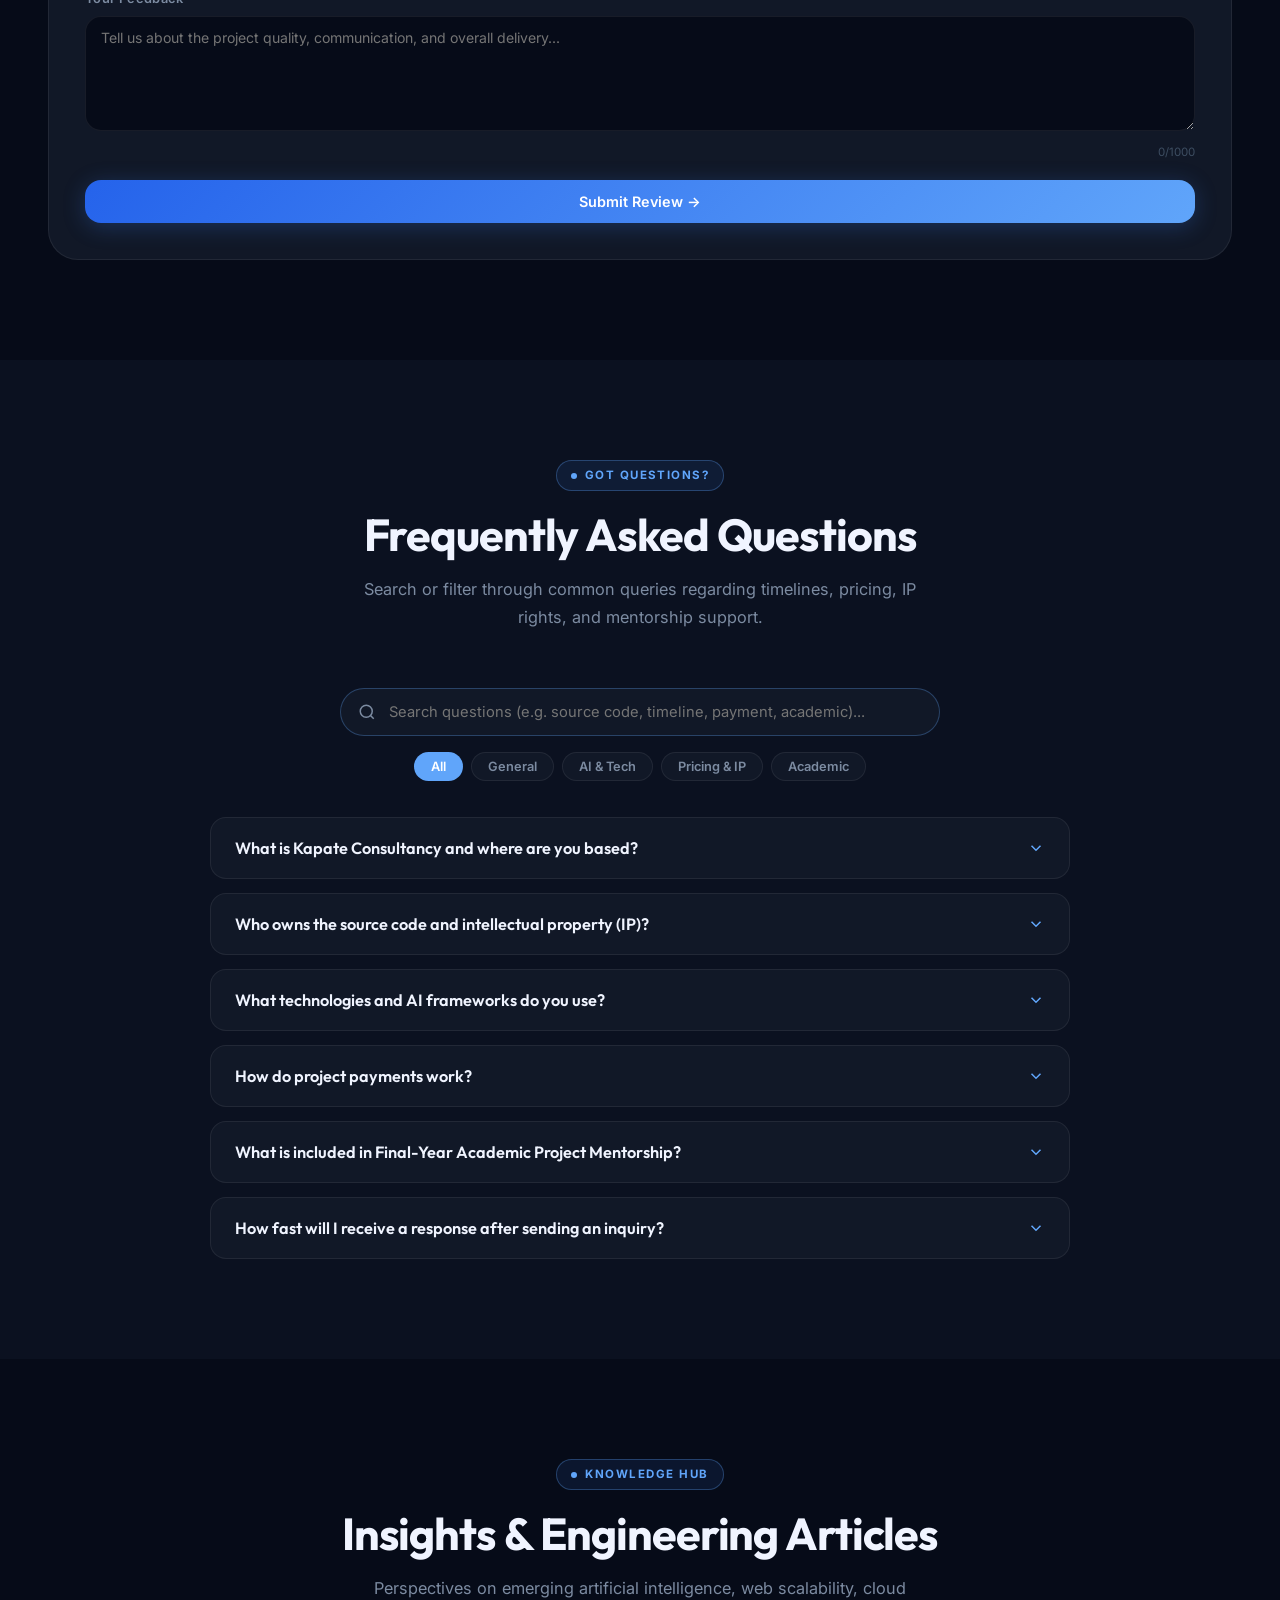
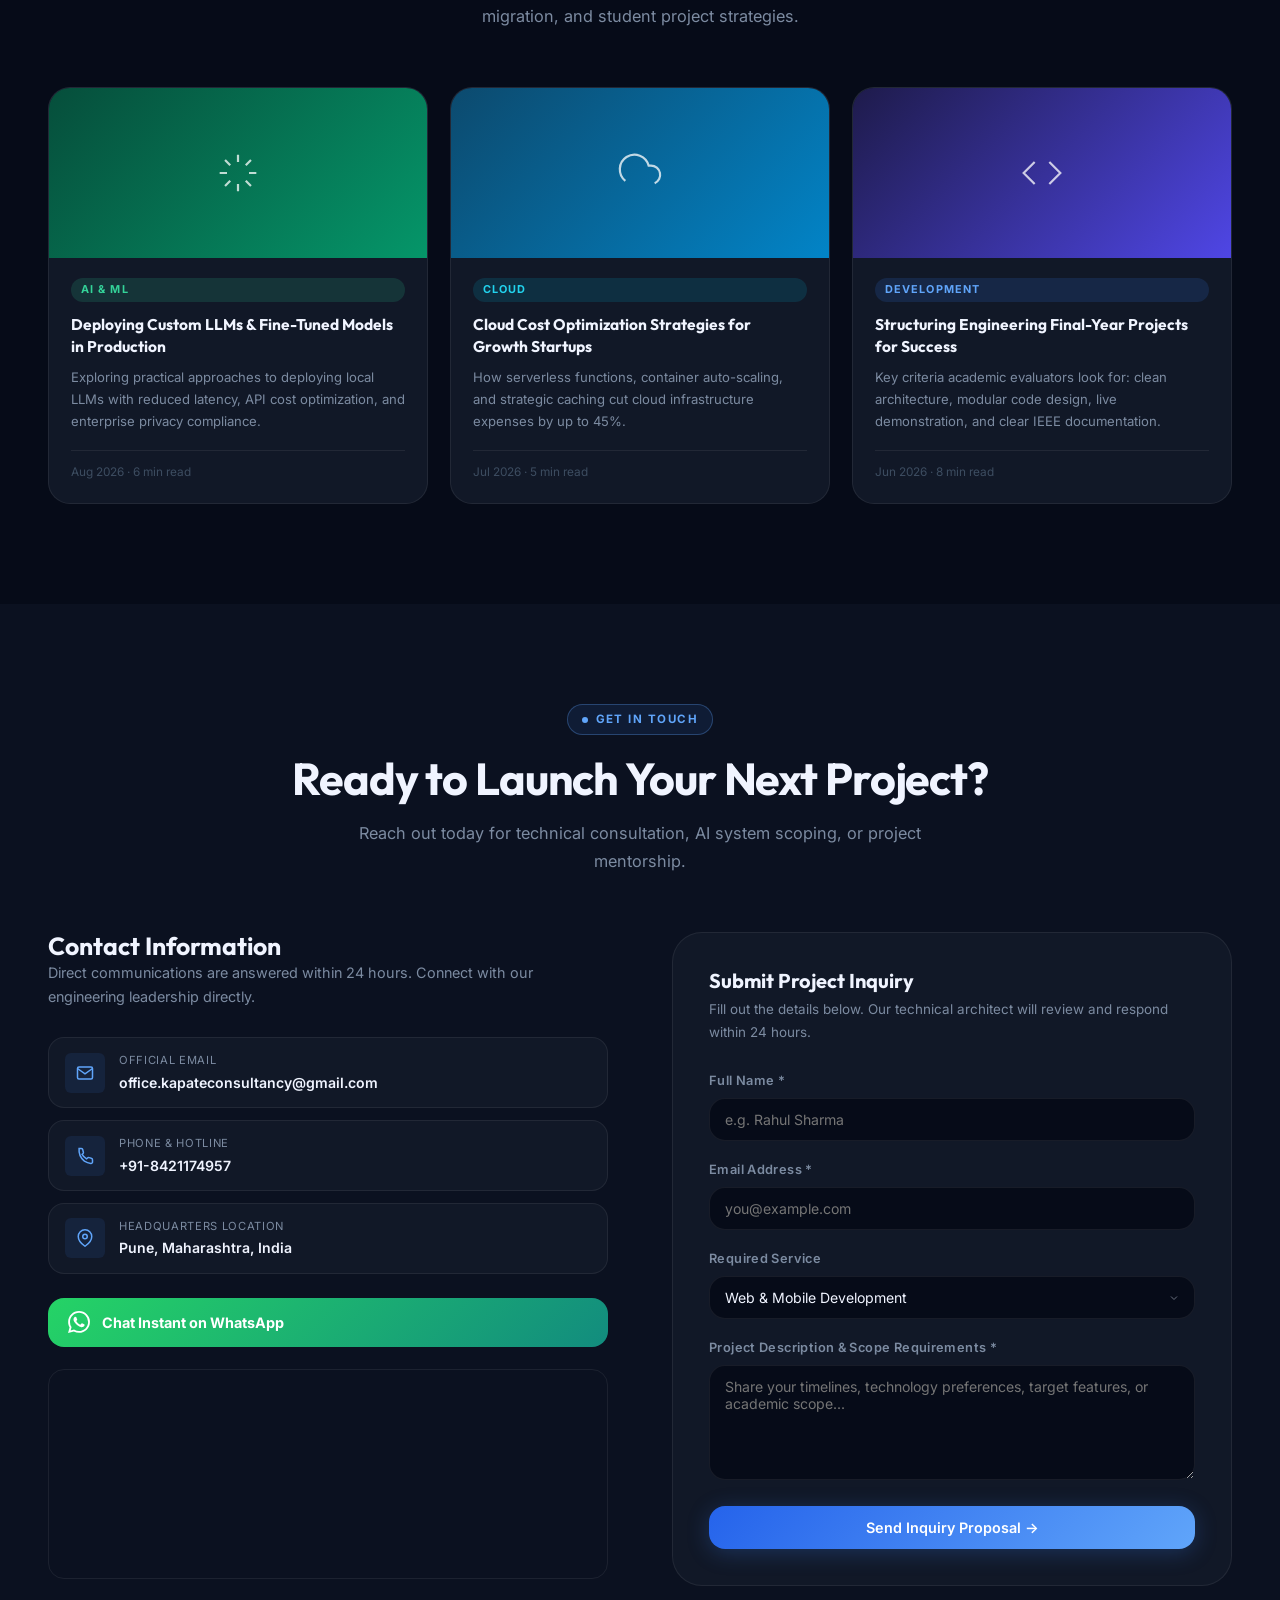
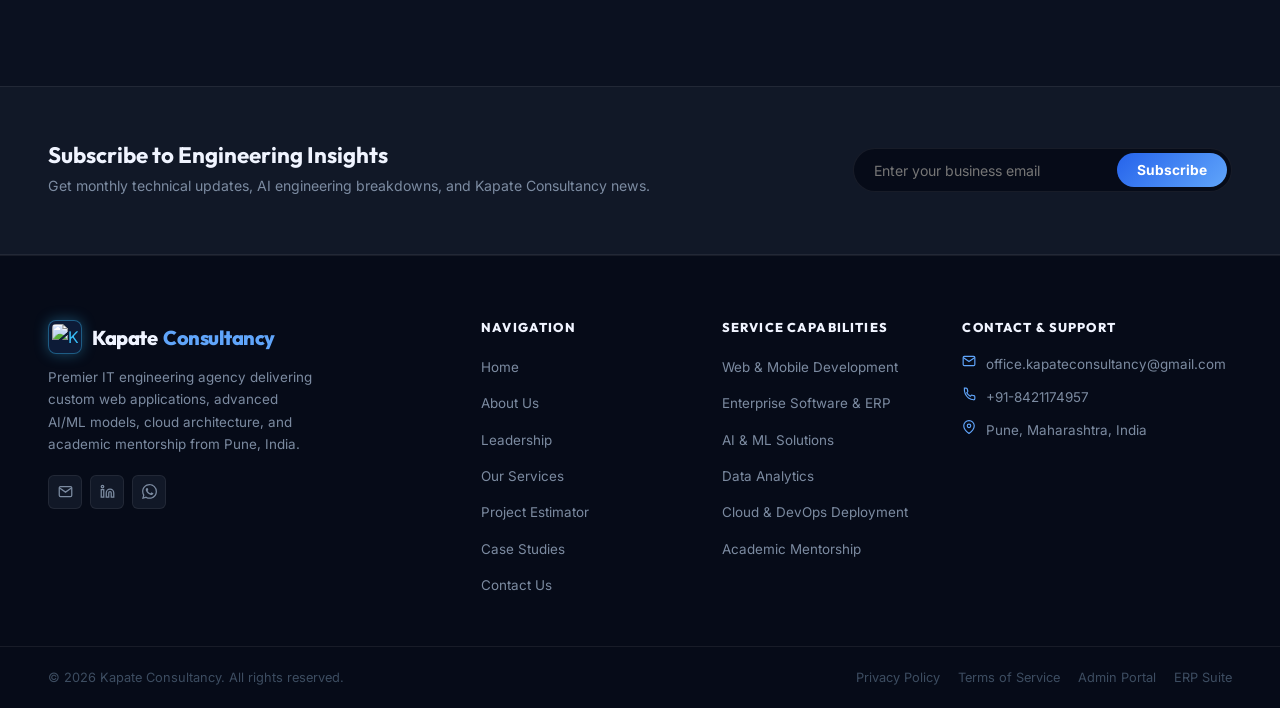
==== commit 6ec44e55: "Add files via upload" ====
--- a/index.html
+++ b/index.html
@@ -3,34 +3,33 @@
 <head>
   <meta charset="UTF-8">
   <meta name="viewport" content="width=device-width, initial-scale=1.0">
-  <title>Kapate Consultancy | Innovating Solutions. Empowering Growth.</title>
-<link rel="icon" type="image/png" href="KAPATE CONSULTANCY.png">
-<link rel="shortcut icon" type="image/png" href="KAPATE CONSULTANCY.png">
-  <!-- SEO -->
-  <meta name="description" content="Kapate Consultancy is a premium IT firm delivering website development, AI/ML solutions, software engineering, cloud services, and academic project support in Pune, India.">
-  <meta name="keywords" content="Kapate Consultancy, Kapate Consultancy Pune, Kapate & Associates, IT Services, Software Development, AI Solutions, Machine Learning, Cloud Deployment, Academic Projects, Final Year Projects, Pune">
+  <title>Kapate Consultancy | Enterprise IT Engineering, AI Solutions & Digital Transformation</title>
+
+  <!-- SEO Meta Tags -->
+  <meta name="description" content="Kapate Consultancy is a premier IT engineering agency delivering custom software development, AI/ML solutions, cloud architecture, and academic project mentorship in Pune, India.">
+  <meta name="keywords" content="Kapate Consultancy, Kapate Consultancy Pune, IT Services, Software Development, AI Solutions, Machine Learning, Cloud Architecture, DevOps, Academic Projects, Final Year Projects, Pune, COEP Tech">
   <meta name="author" content="Kapate Consultancy">
   <meta name="robots" content="index, follow, max-image-preview:large, max-snippet:-1, max-video-preview:-1">
   <meta name="google-site-verification" content="4GXKFqnFJ35MxXGIEZBZ60AN9ygzgpO60Z7xIZo3ZNI" />
   <meta name="google-site-verification" content="zvr6TAi5wgbyHD8GmvYJzm3-fGdUgb6sQoZNNLNZOXQ" />
   <link rel="canonical" href="https://kapateconsultancy.in/">
 
-  <!-- Open Graph / Facebook / WhatsApp -->
+  <!-- Open Graph / Social Media -->
   <meta property="og:type" content="website">
   <meta property="og:url" content="https://kapateconsultancy.in/">
   <meta property="og:site_name" content="Kapate Consultancy">
   <meta property="og:title" content="Kapate Consultancy | Premium IT & Software Engineering in Pune">
   <meta property="og:description" content="Kapate Consultancy provides website development, AI/ML solutions, cloud services, and academic project support in Pune, India.">
-  <meta property="og:image" content="https://kapateconsultancy.in/assets/Kapate-Consultancy-Logo.png">
+  <meta property="og:image" content="https://kapateconsultancy.in/assets/KAPATE%20CONSULTANCY.png">
 
   <!-- Twitter Card -->
   <meta name="twitter:card" content="summary_large_image">
   <meta name="twitter:url" content="https://kapateconsultancy.in/">
   <meta name="twitter:title" content="Kapate Consultancy | Premium IT & Software Engineering in Pune">
   <meta name="twitter:description" content="Kapate Consultancy provides website development, AI/ML solutions, cloud services, and academic project support in Pune, India.">
-  <meta name="twitter:image" content="https://kapateconsultancy.in/assets/Kapate-Consultancy-Logo.png">
-
-  <!-- JSON-LD Structured Data for Google Search #1 Ranking -->
+  <meta name="twitter:image" content="https://kapateconsultancy.in/assets/KAPATE%20CONSULTANCY.png">
+
+  <!-- JSON-LD Structured Data -->
   <script type="application/ld+json">
   [
     {
@@ -48,8 +47,8 @@
       "name": "Kapate Consultancy",
       "alternateName": ["Kapate & Associates Consultancy Services", "Kapate Consultancy Pune"],
       "url": "https://kapateconsultancy.in/",
-      "logo": "https://kapateconsultancy.in/assets/Kapate-Consultancy-Logo.png",
-      "image": "https://kapateconsultancy.in/assets/Shon-CEO.png",
+      "logo": "https://kapateconsultancy.in/assets/KAPATE%20CONSULTANCY.png",
+      "image": "https://kapateconsultancy.in/assets/KAPATE%20CONSULTANCY.png",
       "description": "Kapate Consultancy is a premier IT engineering agency delivering custom software development, AI/ML solutions, cloud services, and academic mentorship in Pune, India.",
       "address": {
         "@type": "PostalAddress",
@@ -69,76 +68,78 @@
   ]
   </script>
 
-  <!-- Google Fonts -->
+  <!-- Google Fonts: Inter & Outfit -->
   <link rel="preconnect" href="https://fonts.googleapis.com">
   <link rel="preconnect" href="https://fonts.gstatic.com" crossorigin>
   <link href="https://fonts.googleapis.com/css2?family=Inter:wght@300;400;500;600;700&family=Outfit:wght@400;500;600;700;800;900&display=swap" rel="stylesheet">
 
-  <!-- PWA & Mobile Web App Meta -->
+  <!-- Favicons for Google Search Results & Browsers -->
+  <link rel="icon" href="favicon.ico" sizes="any">
+  <link rel="icon" type="image/png" sizes="48x48" href="favicon.png">
+  <link rel="icon" type="image/png" sizes="192x192" href="favicon-192x192.png">
+  <link rel="shortcut icon" href="favicon.ico">
+  <link rel="apple-touch-icon" sizes="180x180" href="apple-touch-icon.png">
   <link rel="manifest" href="manifest.json">
   <meta name="theme-color" content="#090d16">
   <meta name="apple-mobile-web-app-capable" content="yes">
   <meta name="apple-mobile-web-app-status-bar-style" content="black-translucent">
   <meta name="apple-mobile-web-app-title" content="Kapate Consultancy">
-  <link rel="apple-touch-icon" href="assets/Kapate-Consultancy-Logo.png">
 
   <link rel="stylesheet" href="style.css">
 </head>
 
 <body class="dark-theme">
 
-  <!-- Scroll Progress Bar -->
+  <!-- Scroll Progress Indicator -->
   <div id="scroll-progress"></div>
 
-  <!-- ===================== HEADER ===================== -->
+  <!-- ===================== HEADER & NAV ===================== -->
   <header class="header" id="main-header">
     <div class="container header-container">
 
       <a href="#hero" class="logo-area" aria-label="Kapate Consultancy home">
-        <div class="logo-earth-icon">
-          <svg xmlns="http://www.w3.org/2000/svg" width="18" height="18" viewBox="0 0 24 24" fill="none" stroke="currentColor" stroke-width="2" stroke-linecap="round" stroke-linejoin="round">
-            <circle cx="12" cy="12" r="10"/>
-            <path d="M12 2a14.5 14.5 0 0 0 0 20 14.5 14.5 0 0 0 0-20"/>
-            <path d="M2 12h20"/>
-          </svg>
+        <div class="logo-img-wrapper">
+          <img src="assets/KAPATE CONSULTANCY.png" alt="Kapate Consultancy Logo" class="brand-logo-img">
         </div>
         <span class="logo-text">Kapate <span class="logo-accent">Consultancy</span></span>
       </a>
-
-
 
       <nav class="nav-menu" id="nav-menu" aria-label="Main navigation">
         <div class="mobile-nav-header show-mobile-only">
           <div class="mobile-logo-wrap">
-            <div class="logo-badge sm">KC</div>
-            <span class="logo-text text-sm">Kapate <span class="logo-accent">ERP</span></span>
+            <div class="logo-img-wrapper sm">
+              <img src="assets/KAPATE CONSULTANCY.png" alt="Kapate Consultancy Logo" class="brand-logo-img">
+            </div>
+            <span class="logo-text text-sm">Kapate <span class="logo-accent">Consultancy</span></span>
           </div>
           <button id="mobile-nav-close" class="nav-close-btn" aria-label="Close navigation menu">&times;</button>
         </div>
         <ul class="nav-list">
-          <li><a href="#hero"         class="nav-link active">Home</a></li>
-          <li><a href="#about"        class="nav-link">About</a></li>
-          <li><a href="#leadership"   class="nav-link">Leadership</a></li>
-          <li><a href="#services"     class="nav-link">Services</a></li>
-          <li><a href="#why-us"       class="nav-link">Why Us</a></li>
-          <li><a href="#portfolio"    class="nav-link">Portfolio</a></li>
+          <li><a href="#hero" class="nav-link active">Home</a></li>
+          <li><a href="#about" class="nav-link">About</a></li>
+          <li><a href="#leadership" class="nav-link">Leadership</a></li>
+          <li><a href="#services" class="nav-link">Services</a></li>
+          <li><a href="#estimator" class="nav-link">Estimator</a></li>
+          <li><a href="#process" class="nav-link">Process</a></li>
+          <li><a href="#portfolio" class="nav-link">Portfolio</a></li>
           <li><a href="#testimonials" class="nav-link">Reviews</a></li>
-          <li><a href="#blog"         class="nav-link">Blog</a></li>
-          <li><a href="#contact"      class="nav-link">Contact</a></li>
-          <li class="show-mobile-only" style="margin-top: 14px; width: 100%;"><a href="flyers.html" class="btn btn-sm btn-outline btn-block" style="text-align:center;">🎨 Social Flyers</a></li>
+          <li><a href="#faq" class="nav-link">FAQ</a></li>
+          <li><a href="#contact" class="nav-link">Contact</a></li>
+          <li class="show-mobile-only" style="margin-top: 14px; width: 100%;"><button class="btn btn-sm btn-outline btn-block open-booking-modal" style="text-align:center;">📅 Book Consultation</button></li>
           <li class="show-mobile-only" style="margin-top: 8px; width: 100%;"><a href="erp.html" class="btn btn-sm btn-primary btn-block" style="text-align:center;">💼 Employee Portal</a></li>
         </ul>
       </nav>
 
       <div class="header-actions">
-        <button id="theme-toggle-btn" class="theme-toggle-btn" aria-label="Toggle light/dark theme">
-          <!-- Sun (dark mode) -->
-          <svg class="sun-icon" xmlns="http://www.w3.org/2000/svg" width="18" height="18" viewBox="0 0 24 24" fill="none" stroke="currentColor" stroke-width="2" stroke-linecap="round" stroke-linejoin="round"><circle cx="12" cy="12" r="4"/><path d="M12 2v2M12 20v2m-7.07-14.07 1.41 1.41M17.66 17.66l1.41 1.41M2 12h2M20 12h2m-4.34-5.66 1.41-1.41M6.34 17.66l-1.41 1.41"/></svg>
-          <!-- Moon (light mode) -->
-          <svg class="moon-icon" xmlns="http://www.w3.org/2000/svg" width="18" height="18" viewBox="0 0 24 24" fill="none" stroke="currentColor" stroke-width="2" stroke-linecap="round" stroke-linejoin="round"><path d="M12 3a6 6 0 0 0 9 9 9 9 0 1 1-9-9Z"/></svg>
+        <button id="theme-toggle-btn" class="theme-toggle-btn" aria-label="Toggle light/dark theme" title="Switch Theme">
+          <svg class="sun-icon" xmlns="http://www.w3.org/2000/svg" width="18" height="18" viewBox="0 0 24 24" fill="none" stroke="currentColor" stroke-width="2"><circle cx="12" cy="12" r="4"/><path d="M12 2v2M12 20v2m-7.07-14.07 1.41 1.41M17.66 17.66l1.41 1.41M2 12h2M20 12h2m-4.34-5.66 1.41-1.41M6.34 17.66l-1.41 1.41"/></svg>
+          <svg class="moon-icon" xmlns="http://www.w3.org/2000/svg" width="18" height="18" viewBox="0 0 24 24" fill="none" stroke="currentColor" stroke-width="2"><path d="M12 3a6 6 0 0 0 9 9 9 9 0 1 1-9-9Z"/></svg>
         </button>
-        <a href="erp.html" class="btn btn-sm btn-outline hide-mobile">Employee Portal</a>
-        <a href="#contact" class="btn btn-sm btn-primary hide-mobile">Get Consultation</a>
+        <button class="btn btn-sm btn-outline hide-mobile open-booking-modal" id="header-booking-btn">
+          <svg xmlns="http://www.w3.org/2000/svg" width="14" height="14" viewBox="0 0 24 24" fill="none" stroke="currentColor" stroke-width="2" style="margin-right:5px;"><rect x="3" y="4" width="18" height="18" rx="2" ry="2"/><line x1="16" y1="2" x2="16" y2="6"/><line x1="8" y1="2" x2="8" y2="6"/><line x1="3" y1="10" x2="21" y2="10"/></svg>
+          Book Consultation
+        </button>
+        <a href="erp.html" class="btn btn-sm btn-primary hide-mobile">ERP Suite</a>
         <button class="menu-toggle" id="menu-toggle" aria-label="Toggle navigation menu">
           <span class="bar"></span>
           <span class="bar"></span>
@@ -149,13 +150,12 @@
     </div>
   </header>
 
-
-  <!-- Mobile overlay -->
+  <!-- Mobile nav overlay -->
   <div class="mobile-nav-overlay" id="mobile-nav-overlay"></div>
 
   <main>
 
-    <!-- ===================== HERO ===================== -->
+    <!-- ===================== HERO SECTION ===================== -->
     <section id="hero" class="hero-section">
       <canvas id="particle-canvas" aria-hidden="true"></canvas>
       <div class="hero-glow-1" aria-hidden="true"></div>
@@ -164,11 +164,11 @@
       <div class="hero-container container">
         <div class="hero-inner">
 
-          <!-- Left: Content -->
+          <!-- Left: Hero Text & CTAs -->
           <div class="hero-content reveal-left">
             <div class="hero-eyebrow">
               <span class="eyebrow-dot"></span>
-              Premium Tech Consultancy · Pune, India
+              Enterprise IT Engineering &amp; AI Solutions · Pune, India
             </div>
 
             <h1 class="hero-headline">
@@ -180,39 +180,39 @@
               <span class="typed-prefix">We specialize in </span>
               <span class="typed-word" id="typed-word"></span><span class="typed-cursor"></span>
               <br>
-              <span style="color: var(--text-muted);">that scale your business, streamline operations, and unlock new possibilities.</span>
+              <span style="color: var(--text-muted);">engineered to scale your business, automate complex workflows, and unlock digital potential.</span>
             </div>
 
             <div class="hero-cta-group">
-              <a href="#contact" class="btn btn-lg btn-primary" id="hero-consult-btn">
-                <svg xmlns="http://www.w3.org/2000/svg" width="18" height="18" viewBox="0 0 24 24" fill="none" stroke="currentColor" stroke-width="2" stroke-linecap="round" stroke-linejoin="round"><path d="M21 15a2 2 0 0 1-2 2H7l-4 4V5a2 2 0 0 1 2-2h14a2 2 0 0 1 2 2z"/></svg>
-                Get Consultation
-              </a>
-              <a href="#services" class="btn btn-lg btn-outline" id="hero-services-btn">
-                View Services
-                <svg xmlns="http://www.w3.org/2000/svg" width="16" height="16" viewBox="0 0 24 24" fill="none" stroke="currentColor" stroke-width="2.5" stroke-linecap="round" stroke-linejoin="round"><line x1="5" y1="12" x2="19" y2="12"/><polyline points="12 5 19 12 12 19"/></svg>
+              <button class="btn btn-lg btn-primary open-booking-modal" id="hero-consult-btn">
+                <svg xmlns="http://www.w3.org/2000/svg" width="18" height="18" viewBox="0 0 24 24" fill="none" stroke="currentColor" stroke-width="2"><path d="M21 15a2 2 0 0 1-2 2H7l-4 4V5a2 2 0 0 1 2-2h14a2 2 0 0 1 2 2z"/></svg>
+                Schedule Consultation
+              </button>
+              <a href="#estimator" class="btn btn-lg btn-outline" id="hero-estimator-btn">
+                Calculate Estimate
+                <svg xmlns="http://www.w3.org/2000/svg" width="16" height="16" viewBox="0 0 24 24" fill="none" stroke="currentColor" stroke-width="2.5"><line x1="5" y1="12" x2="19" y2="12"/><polyline points="12 5 19 12 12 19"/></svg>
               </a>
             </div>
 
             <div class="hero-trust">
               <span class="trust-item">
-                <svg xmlns="http://www.w3.org/2000/svg" width="14" height="14" viewBox="0 0 24 24" fill="currentColor"><path d="m12 2 3.09 6.26L22 9.27l-5 4.87 1.18 6.88L12 17.77l-6.18 3.25L7 14.14 2 9.27l6.91-1.01L12 2z"/></svg>
-                5-Star Rated
+                <svg xmlns="http://www.w3.org/2000/svg" width="14" height="14" viewBox="0 0 24 24" fill="currentColor" style="color: var(--gold)"><path d="m12 2 3.09 6.26L22 9.27l-5 4.87 1.18 6.88L12 17.77l-6.18 3.25L7 14.14 2 9.27l6.91-1.01L12 2z"/></svg>
+                5-Star Rated Service
               </span>
               <span class="trust-sep"></span>
               <span class="trust-item">
-                <svg xmlns="http://www.w3.org/2000/svg" width="14" height="14" viewBox="0 0 24 24" fill="currentColor" style="color: var(--gold)"><path d="m12 2 3.09 6.26L22 9.27l-5 4.87 1.18 6.88L12 17.77l-6.18 3.25L7 14.14 2 9.27l6.91-1.01L12 2z"/></svg>
-                24h Response
+                <svg xmlns="http://www.w3.org/2000/svg" width="14" height="14" viewBox="0 0 24 24" fill="none" stroke="currentColor" stroke-width="2"><polyline points="22 12 18 12 15 21 9 3 6 12 2 12"/></svg>
+                24h SLA Response
               </span>
               <span class="trust-sep"></span>
               <span class="trust-item">
                 <svg xmlns="http://www.w3.org/2000/svg" width="14" height="14" viewBox="0 0 24 24" fill="none" stroke="currentColor" stroke-width="2"><path d="M12 22s8-4 8-10V5l-8-3-8 3v7c0 6 8 10 8 10z"/></svg>
-                Enterprise Secure
+                Enterprise Secure Code
               </span>
             </div>
           </div>
 
-          <!-- Right: Visual Dashboard -->
+          <!-- Right: Visual Code & Live Terminal Showcase Card -->
           <div class="hero-visual reveal-right">
             <div class="hero-card-wrap">
               <div class="dashboard-card">
@@ -222,39 +222,65 @@
                     <span class="dc-dot y"></span>
                     <span class="dc-dot g"></span>
                   </div>
-                  <span class="dc-title">kapate-core.py</span>
-                </div>
+                  <div class="dc-tabs">
+                    <button class="dc-tab active" data-tab="tab-core">kapate_core.py</button>
+                    <button class="dc-tab" data-tab="tab-ai">ai_pipeline.py</button>
+                    <button class="dc-tab" data-tab="tab-sla">live_sla.json</button>
+                  </div>
+                </div>
+
                 <div class="dc-body">
-<pre><code><span class="kw">import</span> <span class="fn">kapate_ai</span> <span class="kw">as</span> <span class="fn">kac</span>
-<span class="kw">import</span> <span class="fn">cloud_engine</span> <span class="kw">as</span> <span class="fn">ce</span>
-
-<span class="cmt"># Initialize consultancy core</span>
-system = kac.ConsultancySystem(
-    mode=<span class="str">"innovate"</span>,
-    excellence=<span class="num">True</span>
+                  <!-- Tab 1: Core -->
+                  <pre class="tab-pane active" id="tab-core"><code><span class="kw">import</span> <span class="fn">kapate_consultancy</span> <span class="kw">as</span> <span class="fn">kc</span>
+
+<span class="cmt"># Initialize Consultancy System Engine</span>
+consultancy = kc.Engine(
+    headquarters=<span class="str">"Pune, MH, India"</span>,
+    leadership=<span class="str">"COEP Tech Alumni"</span>
 )
 
-<span class="cmt"># Load premium services</span>
+<span class="cmt"># Active Service Catalog</span>
 services = [
-    <span class="str">"Web_Development"</span>,
-    <span class="str">"AI_ML_Solutions"</span>,
-    <span class="str">"Cloud_Architecture"</span>,
-    <span class="str">"Academic_Mentorship"</span>
+    <span class="str">"Fullstack_Web_Platforms"</span>,
+    <span class="str">"Custom_AI_ML_Solutions"</span>,
+    <span class="str">"Cloud_Native_Architecture"</span>,
+    <span class="str">"Academic_R_and_D_Mentorship"</span>
 ]
-system.deploy(services)
-
-<span class="fn">print</span>(<span class="str">"Status: Fully Operational ✓"</span>)</code></pre>
-                </div>
-              </div>
-
-              <!-- Floating stats -->
+
+consultancy.deploy(services)
+<span class="fn">print</span>(<span class="str">"Status: 100% Operational ✓"</span>)</code></pre>
+
+                  <!-- Tab 2: AI Pipeline -->
+                  <pre class="tab-pane" id="tab-ai"><code><span class="kw">import</span> <span class="fn">torch</span>
+<span class="kw">from</span> <span class="fn">kapate_ai</span> <span class="kw">import</span> PredictorEngine
+
+<span class="cmt"># Neural Network Pipeline Initialization</span>
+model = PredictorEngine(weights=<span class="str">"kapate-v4-prod"</span>)
+input_stream = fetch_live_data()
+
+<span class="cmt"># Inference & Sentiment Evaluation</span>
+confidence = model.evaluate(input_stream)
+<span class="fn">print</span>(<span class="str">f"Accuracy: {confidence:.2f}% | Latency: 12ms"</span>)</code></pre>
+
+                  <!-- Tab 3: SLA Status -->
+                  <pre class="tab-pane" id="tab-sla"><code>{
+  <span class="str">"uptime_sla"</span>: <span class="str">"99.98%"</span>,
+  <span class="str">"average_response_time"</span>: <span class="str">"&lt; 24 Hours"</span>,
+  <span class="str">"active_deployments"</span>: <span class="num">50</span>,
+  <span class="str">"security_audit"</span>: <span class="str">"Passed (ISO/IEC 27001)"</span>,
+  <span class="str">"client_satisfaction"</span>: <span class="str">"100%"</span>
+}</code></pre>
+                </div>
+              </div>
+
+              <!-- Floating Stats Badges -->
               <div class="hero-stat-float hsf-1">
                 <div class="hsf-icon">
                   <svg xmlns="http://www.w3.org/2000/svg" width="16" height="16" viewBox="0 0 24 24" fill="none" stroke="currentColor" stroke-width="2"><polyline points="22 12 18 12 15 21 9 3 6 12 2 12"/></svg>
                 </div>
                 <div>
                   <div class="hsf-label">Response Time</div>
-                  <div class="hsf-value">&lt; 24 Hours</div>
+                  <div class="hsf-value">&lt; 24 Hours SLA</div>
                 </div>
               </div>
 
@@ -263,72 +289,74 @@
                   <svg xmlns="http://www.w3.org/2000/svg" width="16" height="16" viewBox="0 0 24 24" fill="none" stroke="currentColor" stroke-width="2"><polygon points="12 2 15.09 8.26 22 9.27 17 14.14 18.18 21.02 12 17.77 5.82 21.02 7 14.14 2 9.27 8.91 8.26 12 2"/></svg>
                 </div>
                 <div>
-                  <div class="hsf-label">Client Satisfaction</div>
-                  <div class="hsf-value">100%</div>
-                </div>
-              </div>
-            </div>
-          </div>
-
-        </div>
-      </div>
-
-      <!-- Scroll hint -->
+                  <div class="hsf-label">Client Approval</div>
+                  <div class="hsf-value">100% Guaranteed</div>
+                </div>
+              </div>
+
+            </div>
+          </div>
+
+        </div>
+      </div>
+
+      <!-- Scroll Mouse Hint -->
       <div class="scroll-hint-outer" aria-hidden="true">
         <div class="scroll-mouse"><div class="scroll-dot"></div></div>
-        <span>Scroll</span>
+        <span>Scroll to Explore</span>
       </div>
     </section>
 
-    <!-- ===================== TRUST BAR ===================== -->
+    <!-- ===================== TRUST & CREDIBILITY BAR ===================== -->
     <div class="trust-bar">
       <div class="container trust-bar-inner">
         <span class="tb-item">
           <svg xmlns="http://www.w3.org/2000/svg" width="16" height="16" viewBox="0 0 24 24" fill="none" stroke="currentColor" stroke-width="2"><path d="M12 22s8-4 8-10V5l-8-3-8 3v7c0 6 8 10 8 10z"/></svg>
-          Enterprise-Grade Security
+          Enterprise Security Standards
         </span>
         <span class="tb-divider"></span>
         <span class="tb-item">
           <svg xmlns="http://www.w3.org/2000/svg" width="16" height="16" viewBox="0 0 24 24" fill="none" stroke="currentColor" stroke-width="2"><polyline points="22 12 18 12 15 21 9 3 6 12 2 12"/></svg>
-          99.9% Uptime SLA
+          99.9% Uptime Guarantee
         </span>
         <span class="tb-divider"></span>
         <span class="tb-item gold">
           <svg xmlns="http://www.w3.org/2000/svg" width="16" height="16" viewBox="0 0 24 24" fill="currentColor"><path d="m12 2 3.09 6.26L22 9.27l-5 4.87 1.18 6.88L12 17.77l-6.18 3.25L7 14.14 2 9.27l6.91-1.01L12 2z"/></svg>
-          5-Star Client Reviews
+          COEP Tech &amp; AI Alumni Led
         </span>
         <span class="tb-divider"></span>
         <span class="tb-item">
           <svg xmlns="http://www.w3.org/2000/svg" width="16" height="16" viewBox="0 0 24 24" fill="none" stroke="currentColor" stroke-width="2"><circle cx="12" cy="12" r="10"/><polyline points="12 6 12 12 16 14"/></svg>
-          24-Hour Response Guarantee
+          24-Hour Technical SLA
+        </span>
       </div>
     </div>
 
-    <!-- ===================== ABOUT ===================== -->
+    <!-- ===================== ABOUT US ===================== -->
     <section id="about" class="section-pad">
       <div class="container">
         <div class="about-wrap">
 
-          <!-- Visual -->
+          <!-- Left: About Visual -->
           <div class="about-visual reveal-left">
             <div class="about-card">
               <div class="about-circle">
                 <span class="circle-num">100%</span>
-                <span class="circle-label">Client Focused</span>
+                <span class="circle-label">Client Satisfaction</span>
               </div>
 
               <div class="about-values">
                 <div class="value-pill">
                   <svg xmlns="http://www.w3.org/2000/svg" width="16" height="16" viewBox="0 0 24 24" fill="none" stroke="currentColor" stroke-width="2"><path d="m12 3-1.912 5.813H4.135l4.974 3.617-1.895 5.87L12 14.696l4.786 3.604-1.895-5.87 4.974-3.617h-5.953L12 3z"/></svg>
-                  Innovation-First Culture
+                  Innovation-Driven Execution
                 </div>
                 <div class="value-pill">
                   <svg xmlns="http://www.w3.org/2000/svg" width="16" height="16" viewBox="0 0 24 24" fill="none" stroke="currentColor" stroke-width="2"><path d="M17 21v-2a4 4 0 0 0-4-4H5a4 4 0 0 0-4 4v2"/><circle cx="9" cy="7" r="4"/><path d="M23 21v-2a4 4 0 0 0-3-3.87"/><path d="M16 3.13a4 4 0 0 1 0 7.75"/></svg>
-                  Client-Centric Approach
+                  Agile Partnership
                 </div>
                 <div class="value-pill">
                   <svg xmlns="http://www.w3.org/2000/svg" width="16" height="16" viewBox="0 0 24 24" fill="none" stroke="currentColor" stroke-width="2"><polyline points="20 6 9 17 4 12"/></svg>
-                  Zero-Compromise Quality
+                  Zero Technical Compromise
                 </div>
               </div>
 
@@ -336,18 +364,18 @@
                 <div class="founder-avatar">KC</div>
                 <div>
                   <div class="founder-name">Kapate Consultancy</div>
-                  <div class="founder-role">Founder &amp; Lead Architect</div>
+                  <div class="founder-role">Pune Headquarters · India</div>
                 </div>
                 <span class="founder-badge">Verified</span>
               </div>
             </div>
           </div>
 
-          <!-- Text -->
+          <!-- Right: About Text Content -->
           <div class="about-text reveal-right">
             <span class="section-tag">Who We Are</span>
-            <h2 class="section-title">Transforming Challenges Into Scalable Solutions</h2>
-            <p class="about-lead">Kapate Consultancy is an agile, innovation-first technology startup based in Pune, Maharashtra. We partner with businesses and academic institutions to design, build, and deploy cutting-edge digital solutions that drive real results.</p>
+            <h2 class="section-title">Transforming Complex Engineering Challenges Into Scalable Assets</h2>
+            <p class="about-lead">Kapate Consultancy is an agile technology agency based in Pune, Maharashtra. We partner with growth-stage businesses, enterprise teams, and academic institutions to design, build, and deploy high-performance software, AI systems, and cloud infrastructure.</p>
 
             <div class="pillars">
               <div class="pillar">
@@ -356,7 +384,7 @@
                 </div>
                 <div class="pillar-body">
                   <h4>Our Mission</h4>
-                  <p>To deliver efficient, scalable, custom-tailored software products that unlock digital excellence for enterprises and students alike.</p>
+                  <p>To deliver robust, scalable, custom-crafted software products and AI systems that unlock long-term competitive advantage for our partners.</p>
                 </div>
               </div>
               <div class="pillar">
@@ -365,7 +393,7 @@
                 </div>
                 <div class="pillar-body">
                   <h4>Our Vision</h4>
-                  <p>To establish ourselves as a globally trusted consultancy at the intersection of modern web frameworks, artificial intelligence, and cloud engineering.</p>
+                  <p>To stand as a globally trusted engineering consultancy at the nexus of modern web architecture, artificial intelligence, and cloud DevOps.</p>
                 </div>
               </div>
               <div class="pillar">
@@ -373,32 +401,32 @@
                   <svg xmlns="http://www.w3.org/2000/svg" width="20" height="20" viewBox="0 0 24 24" fill="none" stroke="currentColor" stroke-width="2"><path d="M12 22s8-4 8-10V5l-8-3-8 3v7c0 6 8 10 8 10z"/></svg>
                 </div>
                 <div class="pillar-body">
-                  <h4>Our Values</h4>
-                  <p>Transparency, agility, quality, and a relentless commitment to client success — every sprint, every delivery, every time.</p>
-                </div>
-              </div>
-            </div>
-
-            <a href="#contact" class="btn btn-primary">Start Your Project &rarr;</a>
+                  <h4>Our Core Values</h4>
+                  <p>Transparency, architectural precision, speed to market, and absolute commitment to client objectives across every sprint.</p>
+                </div>
+              </div>
+            </div>
+
+            <button class="btn btn-primary open-booking-modal">Start Your Engineering Project &rarr;</button>
           </div>
 
         </div>
       </div>
     </section>
 
-    <!-- ===================== LEADERSHIP / FOUNDER ===================== -->
+    <!-- ===================== LEADERSHIP / FOUNDER SPOTLIGHT ===================== -->
     <section id="leadership" class="section-pad bg-alt">
       <div class="container">
         <div class="section-header text-center reveal-up">
-          <span class="section-tag">Leadership &amp; Vision</span>
-          <h2 class="section-title">Meet Our Founder</h2>
-          <p class="section-desc">Driving technology innovation and strategic consulting with a vision to build smart, scalable solutions for tomorrow.</p>
+          <span class="section-tag">Leadership &amp; Engineering Vision</span>
+          <h2 class="section-title">Meet Our Founder &amp; CEO</h2>
+          <p class="section-desc">Driving technical excellence, AI innovation, and strategic consulting with a vision to build resilient solutions for tomorrow.</p>
         </div>
 
         <div class="founder-profile-card reveal-up">
           <div class="founder-card-grid">
 
-            <!-- Left: Founder Image & Badges -->
+            <!-- Left: Image & Credentials -->
             <div class="founder-img-col">
               <div class="founder-img-frame">
                 <img src="assets/Shon-CEO.png" alt="Shon Nupendra Kapate - Founder & CEO" class="founder-img">
@@ -408,7 +436,6 @@
                 </span>
               </div>
 
-              <!-- Credibility Badges -->
               <div class="founder-cred-badges">
                 <span class="cred-badge">
                   <svg xmlns="http://www.w3.org/2000/svg" width="14" height="14" viewBox="0 0 24 24" fill="none" stroke="currentColor" stroke-width="2"><path d="M22 10v6M2 10l10-5 10 5-10 5z"/><path d="M6 12v5c0 2 2.5 3 6 3s6-1 6-3v-5"/></svg>
@@ -425,23 +452,22 @@
               </div>
             </div>
 
-            <!-- Right: Bio, Highlights, Quote & Socials -->
+            <!-- Right: Founder Bio & Socials -->
             <div class="founder-info-col">
               <div class="founder-header">
                 <h3 class="founder-fullname">Shon Nupendra Kapate</h3>
                 <div class="founder-title">Founder &amp; CEO, Kapate Consultancy</div>
-                <p class="founder-tagline">&ldquo;Building Smart Solutions for Tomorrow&rdquo;</p>
-              </div>
-
-              <!-- Bio Paragraphs / Highlights -->
+                <p class="founder-tagline">&ldquo;Engineering Smart Solutions for Tomorrow&rdquo;</p>
+              </div>
+
               <div class="founder-bio">
-                <p>Shon is a tech entrepreneur and engineering innovator passionate about artificial intelligence, machine learning, and strategic business management.</p>
+                <p>Shon is a technology entrepreneur and engineering innovator specializing in Artificial Intelligence, Machine Learning systems, robotics software, and cloud-native application development.</p>
                 <div class="founder-highlights">
                   <div class="f-highlight-item">
                     <div class="f-highlight-icon">
                       <svg xmlns="http://www.w3.org/2000/svg" width="16" height="16" viewBox="0 0 24 24" fill="none" stroke="currentColor" stroke-width="2"><path d="M22 10v6M2 10l10-5 10 5-10 5z"/><path d="M6 12v5c0 2 2.5 3 6 3s6-1 6-3v-5"/></svg>
                     </div>
-                    <span>Third-Year Engineering Student in <strong>Robotics &amp; Artificial Intelligence</strong> at <strong>COEP Technological University</strong></span>
+                    <span>Engineering degree candidate in <strong>Robotics &amp; Artificial Intelligence</strong> at <strong>COEP Technological University</strong></span>
                   </div>
                   <div class="f-highlight-item">
                     <div class="f-highlight-icon">
@@ -453,58 +479,43 @@
                     <div class="f-highlight-icon">
                       <svg xmlns="http://www.w3.org/2000/svg" width="16" height="16" viewBox="0 0 24 24" fill="none" stroke="currentColor" stroke-width="2"><path d="m12 3-1.912 5.813H4.135l4.974 3.617-1.895 5.87L12 14.696l4.786 3.604-1.895-5.87 4.974-3.617h-5.953L12 3z"/></svg>
                     </div>
-                    <span>Passionate about technology, innovation, and strategic consulting solutions</span>
+                    <span>Proven track record in strategic tech consulting, full-stack software design, and academic R&amp;D guidance</span>
                   </div>
-                  <div class="f-highlight-item">
-                    <div class="f-highlight-icon">
-                      <svg xmlns="http://www.w3.org/2000/svg" width="16" height="16" viewBox="0 0 24 24" fill="none" stroke="currentColor" stroke-width="2"><circle cx="12" cy="12" r="10"/><path d="m9 12 2 2 4-4"/></svg>
-                    </div>
-                    <span>Focused on delivering modern, efficient, and scalable solutions for clients</span>
-                  </div>
-                </div>
-              </div>
-
-              <!-- Expertise Pills -->
+                </div>
+              </div>
+
               <div class="founder-expertise-section">
-                <span class="expertise-label">Core Expertise:</span>
+                <span class="expertise-label">Core Competencies:</span>
                 <div class="expertise-pills">
-                  <span class="exp-pill">AI &amp; ML Solutions</span>
-                  <span class="exp-pill">Business Management</span>
-                  <span class="exp-pill">Tech Consulting</span>
+                  <span class="exp-pill">AI &amp; ML Architecture</span>
+                  <span class="exp-pill">Fullstack Web Systems</span>
+                  <span class="exp-pill">Cloud DevOps &amp; AWS</span>
                   <span class="exp-pill">Academic Mentorship</span>
                 </div>
               </div>
 
-              <!-- Message from Founder -->
               <div class="founder-quote-box">
                 <div class="quote-mark">&ldquo;</div>
                 <div class="quote-content">
                   <p class="quote-heading">Message from the Founder</p>
-                  <p class="quote-text">At Kapate Consultancy, we believe that innovation happens at the intersection of deep technical skill and clear strategic vision. Our commitment is to deliver cutting-edge, future-proof digital solutions that empower our clients to grow and lead.</p>
-                </div>
-              </div>
-
-              <!-- Social Links & Action -->
+                  <p class="quote-text">At Kapate Consultancy, innovation happens at the precise intersection of technical execution and clear business strategy. We deliver cutting-edge, future-proof digital engineering that empowers clients to excel.</p>
+                </div>
+              </div>
+
               <div class="founder-actions">
-                <a href="#contact" class="btn btn-sm btn-primary">Connect with Shon &rarr;</a>
-                <a href="https://shonnupendrakapate.netlify.app/" target="_blank" rel="noopener" class="btn btn-sm btn-outline" title="Visit Shon Nupendra Kapate's Personal Portfolio">
-                  <svg xmlns="http://www.w3.org/2000/svg" width="15" height="15" viewBox="0 0 24 24" fill="none" stroke="currentColor" stroke-width="2" style="vertical-align:middle;margin-right:4px;"><path d="M18 13v6a2 2 0 0 1-2 2H5a2 2 0 0 1-2-2V8a2 2 0 0 1 2-2h6"/><polyline points="15 3 21 3 21 9"/><line x1="10" y1="14" x2="21" y2="3"/></svg>
+                <button class="btn btn-sm btn-primary open-booking-modal">Schedule Meeting with Shon &rarr;</button>
+                <a href="https://shonnupendrakapate.netlify.app/" target="_blank" rel="noopener" class="btn btn-sm btn-outline" title="Visit Founder's Personal Portfolio">
+                  <svg xmlns="http://www.w3.org/2000/svg" width="14" height="14" viewBox="0 0 24 24" fill="none" stroke="currentColor" stroke-width="2" style="margin-right:4px;"><path d="M18 13v6a2 2 0 0 1-2 2H5a2 2 0 0 1-2-2V8a2 2 0 0 1 2-2h6"/><polyline points="15 3 21 3 21 9"/><line x1="10" y1="14" x2="21" y2="3"/></svg>
                   Personal Portfolio
                 </a>
                 <div class="founder-social-btns">
-                  <a href="mailto:office.kapateconsultancy@gmail.com" class="social-btn" aria-label="Office Email Kapate Consultancy" title="office.kapateconsultancy@gmail.com">
+                  <a href="mailto:office.kapateconsultancy@gmail.com" class="social-btn" aria-label="Email Shon" title="office.kapateconsultancy@gmail.com">
                     <svg xmlns="http://www.w3.org/2000/svg" width="16" height="16" viewBox="0 0 24 24" fill="none" stroke="currentColor" stroke-width="2"><path d="M4 4h16c1.1 0 2 .9 2 2v12c0 1.1-.9 2-2 2H4c-1.1 0-2-.9-2-2V6c0-1.1.9-2 2-2z"/><polyline points="22,6 12,13 2,6"/></svg>
                   </a>
-                  <a href="https://www.linkedin.com/in/kapateconsultancy" target="_blank" rel="noopener" class="social-btn" aria-label="LinkedIn" title="LinkedIn: Kapate Consultancy">
-                    <svg xmlns="http://www.w3.org/2000/svg" width="16" height="16" viewBox="0 0 24 24" fill="none" stroke="currentColor" stroke-width="2" stroke-linecap="round" stroke-linejoin="round"><path d="M16 8a6 6 0 0 1 6 6v7h-4v-7a2 2 0 0 0-2-2 2 2 0 0 0-2 2v7h-4v-7a6 6 0 0 1 6-6z"/><rect width="4" height="12" x="2" y="9"/><circle cx="4" cy="4" r="2"/></svg>
+                  <a href="https://www.linkedin.com/in/kapateconsultancy" target="_blank" rel="noopener" class="social-btn" aria-label="LinkedIn" title="LinkedIn Profile">
+                    <svg xmlns="http://www.w3.org/2000/svg" width="16" height="16" viewBox="0 0 24 24" fill="none" stroke="currentColor" stroke-width="2"><path d="M16 8a6 6 0 0 1 6 6v7h-4v-7a2 2 0 0 0-2-2 2 2 0 0 0-2 2v7h-4v-7a6 6 0 0 1 6-6z"/><rect width="4" height="12" x="2" y="9"/><circle cx="4" cy="4" r="2"/></svg>
                   </a>
-                  <a href="https://www.instagram.com/kapateconsultancy" target="_blank" rel="noopener" class="social-btn" aria-label="Instagram" title="Instagram: @kapateconsultancy">
-                    <svg xmlns="http://www.w3.org/2000/svg" width="16" height="16" viewBox="0 0 24 24" fill="none" stroke="currentColor" stroke-width="2" stroke-linecap="round" stroke-linejoin="round"><rect width="20" height="20" x="2" y="2" rx="5" ry="5"/><path d="M16 11.37A4 4 0 1 1 12.63 8 4 4 0 0 1 16 11.37z"/><line x1="17.5" x2="17.51" y1="6.5" y2="6.5"/></svg>
-                  </a>
-                  <a href="https://www.facebook.com/profile.php?id=61593158996090" target="_blank" rel="noopener" class="social-btn" aria-label="Facebook" title="Facebook: Kapate Consultancy">
-                    <svg xmlns="http://www.w3.org/2000/svg" width="16" height="16" viewBox="0 0 24 24" fill="none" stroke="currentColor" stroke-width="2" stroke-linecap="round" stroke-linejoin="round"><path d="M18 2h-3a5 5 0 0 0-5 5v3H7v4h3v8h4v-8h3l1-4h-4V7a1 1 0 0 1 1-1h3z"/></svg>
-                  </a>
-                  <a href="https://wa.me/918421174957?text=Hi%20Shon!%20I%20am%20interested%20in%20Kapate%20Consultancy%20services." target="_blank" rel="noopener" class="social-btn" aria-label="WhatsApp Shon Kapate" title="WhatsApp Shon Kapate">
+                  <a href="https://wa.me/918421174957?text=Hi%20Shon!%20I%20am%20interested%20in%20Kapate%20Consultancy%20services." target="_blank" rel="noopener" class="social-btn" aria-label="WhatsApp" title="Direct WhatsApp">
                     <svg xmlns="http://www.w3.org/2000/svg" width="16" height="16" viewBox="0 0 24 24" fill="currentColor"><path d="M17.472 14.382c-.297-.149-1.758-.867-2.03-.967-.273-.099-.471-.148-.67.15-.197.297-.767.966-.94 1.164-.173.199-.347.223-.644.075-.297-.15-1.255-.463-2.39-1.475-.883-.788-1.48-1.761-1.653-2.059-.173-.297-.018-.458.13-.606.134-.133.298-.347.446-.52.149-.174.198-.298.298-.497.099-.198.05-.371-.025-.52-.075-.149-.669-1.612-.916-2.207-.242-.579-.487-.5-.669-.51-.173-.008-.371-.01-.57-.01-.198 0-.52.074-.792.372-.272.297-1.04 1.016-1.04 2.479 0 1.462 1.065 2.875 1.213 3.074.149.198 2.096 3.2 5.077 4.487.709.306 1.262.489 1.694.625.712.227 1.36.195 1.871.118.571-.085 1.758-.719 2.006-1.413.248-.694.248-1.289.173-1.413-.074-.124-.272-.198-.57-.347m-5.421 7.403h-.004a9.87 9.87 0 0 1-5.031-1.378l-.361-.214-3.741.982.998-3.648-.235-.374a9.86 9.86 0 0 1-1.51-5.26c.001-5.45 4.436-9.884 9.888-9.884 2.64 0 5.122 1.03 6.988 2.898a9.825 9.825 0 0 1 2.893 6.994c-.003 5.45-4.437 9.884-9.885 9.884m8.413-18.297A11.815 11.815 0 0 0 12.05 0C5.495 0 .16 5.335.157 11.892c0 2.096.547 4.142 1.588 5.945L.057 24l6.305-1.654a11.882 11.882 0 0 0 5.683 1.448h.005c6.554 0 11.89-5.335 11.893-11.893a11.821 11.821 0 0 0-3.48-8.413z"/></svg>
                   </a>
                 </div>
@@ -517,23 +528,23 @@
       </div>
     </section>
 
-    <!-- ===================== STATS ===================== -->
+    <!-- ===================== LIVE METRICS / STATS COUNTER ===================== -->
     <section class="stats-section">
       <div class="container">
         <div class="stats-grid">
-          <div class="stat-item reveal-up" data-target="0">
+          <div class="stat-item reveal-up" data-target="50">
             <div class="stat-number"><span class="counter">0</span><span class="stat-suffix">+</span></div>
             <div class="stat-label">Projects Delivered</div>
           </div>
-          <div class="stat-item reveal-up d1" data-target="0">
+          <div class="stat-item reveal-up d1" data-target="35">
             <div class="stat-number"><span class="counter">0</span><span class="stat-suffix">+</span></div>
-            <div class="stat-label">Happy Clients</div>
-          </div>
-          <div class="stat-item reveal-up d2" data-target="0">
+            <div class="stat-label">Satisfied Clients</div>
+          </div>
+          <div class="stat-item reveal-up d2" data-target="18">
             <div class="stat-number"><span class="counter">0</span><span class="stat-suffix">+</span></div>
-            <div class="stat-label">AI Models Deployed</div>
-          </div>
-          <div class="stat-item reveal-up d3" data-target="0">
+            <div class="stat-label">AI &amp; ML Models Deployed</div>
+          </div>
+          <div class="stat-item reveal-up d3" data-target="120">
             <div class="stat-number"><span class="counter">0</span><span class="stat-suffix">+</span></div>
             <div class="stat-label">Students Mentored</div>
           </div>
@@ -541,179 +552,351 @@
       </div>
     </section>
 
-    <!-- ===================== SERVICES ===================== -->
+    <!-- ===================== SERVICE SUITE ===================== -->
     <section id="services" class="section-pad bg-alt">
       <div class="container">
         <div class="section-header text-center reveal-up">
-          <span class="section-tag">What We Offer</span>
-          <h2 class="section-title">Our Specialized Services</h2>
-          <p class="section-desc">End-to-end digital solutions built on modern stacks — from blazing-fast websites to intelligent AI systems and cloud-native architectures.</p>
+          <span class="section-tag">Core Offerings</span>
+          <h2 class="section-title">End-to-End Digital Engineering Services</h2>
+          <p class="section-desc">Tailored software engineering, artificial intelligence, data analytics, and cloud infrastructure engineered for scalability.</p>
         </div>
 
         <div class="services-grid">
-          <!-- Web Dev -->
+
+          <!-- 1. Web Dev -->
           <div class="service-card svc-web reveal-up" id="service-webdev">
             <div class="svc-icon">
-              <svg xmlns="http://www.w3.org/2000/svg" width="24" height="24" viewBox="0 0 24 24" fill="none" stroke="currentColor" stroke-width="2" stroke-linecap="round" stroke-linejoin="round"><rect x="2" y="3" width="20" height="14" rx="2"/><line x1="8" y1="21" x2="16" y2="21"/><line x1="12" y1="17" x2="12" y2="21"/></svg>
-            </div>
-            <h3>Website Development</h3>
-            <p>High-speed, SEO-optimized, and responsive web platforms. Built with React, Next.js, or modern HTML stacks for premium digital presence and conversion-focused design.</p>
-            <a href="#contact" class="svc-link">Get Started <svg xmlns="http://www.w3.org/2000/svg" width="14" height="14" viewBox="0 0 24 24" fill="none" stroke="currentColor" stroke-width="2.5"><line x1="5" y1="12" x2="19" y2="12"/><polyline points="12 5 19 12 12 19"/></svg></a>
-          </div>
-
-          <!-- Software -->
+              <svg xmlns="http://www.w3.org/2000/svg" width="24" height="24" viewBox="0 0 24 24" fill="none" stroke="currentColor" stroke-width="2"><rect x="2" y="3" width="20" height="14" rx="2"/><line x1="8" y1="21" x2="16" y2="21"/><line x1="12" y1="17" x2="12" y2="21"/></svg>
+            </div>
+            <h3>Web &amp; Mobile Development</h3>
+            <p>High-speed, SEO-optimized, responsive web platforms and SaaS web apps. Built with React, Next.js, Flask, and HTML5 for maximum speed and conversion performance.</p>
+            <div class="svc-tags">
+              <span class="stag">React</span><span class="stag">Next.js</span><span class="stag">Flask</span><span class="stag">PWA</span>
+            </div>
+            <button class="svc-link open-service-modal" data-service="webdev">Explore Deliverables &rarr;</button>
+          </div>
+
+          <!-- 2. Software & App Dev -->
           <div class="service-card svc-software reveal-up d1" id="service-software">
             <div class="svc-icon">
               <svg xmlns="http://www.w3.org/2000/svg" width="24" height="24" viewBox="0 0 24 24" fill="none" stroke="currentColor" stroke-width="2"><polyline points="16 18 22 12 16 6"/><polyline points="8 6 2 12 8 18"/></svg>
             </div>
-            <h3>Software &amp; App Development</h3>
-            <p>Robust desktop, cloud-native, and mobile applications built around your complex business operations, transactional pipelines, and real-time data requirements.</p>
-            <a href="#contact" class="svc-link">Get Started <svg xmlns="http://www.w3.org/2000/svg" width="14" height="14" viewBox="0 0 24 24" fill="none" stroke="currentColor" stroke-width="2.5"><line x1="5" y1="12" x2="19" y2="12"/><polyline points="12 5 19 12 12 19"/></svg></a>
-          </div>
-
-          <!-- AI/ML -->
+            <h3>Enterprise Software &amp; ERP Systems</h3>
+            <p>Custom desktop, web, and ERP platforms designed around your internal business operations, HR workflows, attendance tracking, and transactional pipelines.</p>
+            <div class="svc-tags">
+              <span class="stag">Python</span><span class="stag">SQLite/PostgreSQL</span><span class="stag">ERP/HRMS</span><span class="stag">REST APIs</span>
+            </div>
+            <button class="svc-link open-service-modal" data-service="software">Explore Deliverables &rarr;</button>
+          </div>
+
+          <!-- 3. AI/ML -->
           <div class="service-card svc-ai reveal-up d2" id="service-aiml">
             <div class="svc-icon">
               <svg xmlns="http://www.w3.org/2000/svg" width="24" height="24" viewBox="0 0 24 24" fill="none" stroke="currentColor" stroke-width="2"><path d="M12 2v4M12 18v4M4.93 4.93l2.83 2.83M16.24 16.24l2.83 2.83M2 12h4M18 12h4M4.93 19.07l2.83-2.83M16.24 7.76l2.83-2.83"/></svg>
             </div>
-            <h3>AI &amp; ML Solutions</h3>
-            <p>Predictive analytics, NLP processors, computer vision, and custom ML models trained on your data and integrated directly into your existing architecture.</p>
-            <a href="#contact" class="svc-link">Get Started <svg xmlns="http://www.w3.org/2000/svg" width="14" height="14" viewBox="0 0 24 24" fill="none" stroke="currentColor" stroke-width="2.5"><line x1="5" y1="12" x2="19" y2="12"/><polyline points="12 5 19 12 12 19"/></svg></a>
-          </div>
-
-          <!-- Data Analytics -->
+            <h3>Custom AI &amp; Machine Learning Solutions</h3>
+            <p>Predictive analytics, Natural Language Processing (NLP), Computer Vision models, and LLM fine-tuning trained on your proprietary data and integrated via API.</p>
+            <div class="svc-tags">
+              <span class="stag">PyTorch</span><span class="stag">Scikit-Learn</span><span class="stag">NLP</span><span class="stag">OpenCV</span>
+            </div>
+            <button class="svc-link open-service-modal" data-service="aiml">Explore Deliverables &rarr;</button>
+          </div>
+
+          <!-- 4. Data Analytics -->
           <div class="service-card svc-data reveal-up d1" id="service-analytics">
             <div class="svc-icon">
               <svg xmlns="http://www.w3.org/2000/svg" width="24" height="24" viewBox="0 0 24 24" fill="none" stroke="currentColor" stroke-width="2"><line x1="18" y1="20" x2="18" y2="10"/><line x1="12" y1="20" x2="12" y2="4"/><line x1="6" y1="20" x2="6" y2="14"/></svg>
             </div>
-            <h3>Data Analytics &amp; Insights</h3>
-            <p>Turn raw data into dynamic visual dashboards. We build automated analytics pipelines that deliver actionable intelligence to drive smarter business decisions.</p>
-            <a href="#contact" class="svc-link">Get Started <svg xmlns="http://www.w3.org/2000/svg" width="14" height="14" viewBox="0 0 24 24" fill="none" stroke="currentColor" stroke-width="2.5"><line x1="5" y1="12" x2="19" y2="12"/><polyline points="12 5 19 12 12 19"/></svg></a>
-          </div>
-
-          <!-- Academic -->
+            <h3>Data Analytics &amp; Business Intelligence</h3>
+            <p>Automated data pipeline engineering, real-time executive analytics dashboards, report generators, and predictive growth modeling for business leaders.</p>
+            <div class="svc-tags">
+              <span class="stag">Pandas</span><span class="stag">Chart.js</span><span class="stag">SQL Pipelines</span><span class="stag">ETL</span>
+            </div>
+            <button class="svc-link open-service-modal" data-service="analytics">Explore Deliverables &rarr;</button>
+          </div>
+
+          <!-- 5. Academic Mentorship -->
           <div class="service-card svc-academic reveal-up d2" id="service-academic">
             <div class="svc-icon">
               <svg xmlns="http://www.w3.org/2000/svg" width="24" height="24" viewBox="0 0 24 24" fill="none" stroke="currentColor" stroke-width="2"><path d="M22 10v6M2 10l10-5 10 5-10 5z"/><path d="M6 12v5c0 2 2.5 3 6 3s6-1 6-3v-5"/></svg>
             </div>
-            <h3>College &amp; Final-Year Projects</h3>
-            <p>End-to-end implementation, documentation support, and mentorship for Engineering &amp; Diploma final-year students. Source code + explanation sessions included.</p>
-            <a href="#contact" class="svc-link">Get Started <svg xmlns="http://www.w3.org/2000/svg" width="14" height="14" viewBox="0 0 24 24" fill="none" stroke="currentColor" stroke-width="2.5"><line x1="5" y1="12" x2="19" y2="12"/><polyline points="12 5 19 12 12 19"/></svg></a>
-          </div>
-
-          <!-- Cloud -->
+            <h3>Academic &amp; Final-Year R&amp;D Mentorship</h3>
+            <p>End-to-end implementation support, documentation, and 1-on-1 code walkthroughs for Engineering &amp; Diploma students. Source code + viva prep included.</p>
+            <div class="svc-tags">
+              <span class="stag">BE / BTech</span><span class="stag">Diploma AI/ML</span><span class="stag">Documentation</span><span class="stag">Viva Prep</span>
+            </div>
+            <button class="svc-link open-service-modal" data-service="academic">Explore Deliverables &rarr;</button>
+          </div>
+
+          <!-- 6. Cloud Services -->
           <div class="service-card svc-cloud reveal-up d3" id="service-cloud">
             <div class="svc-icon">
               <svg xmlns="http://www.w3.org/2000/svg" width="24" height="24" viewBox="0 0 24 24" fill="none" stroke="currentColor" stroke-width="2"><path d="M20 17.58A5 5 0 0 0 18 8h-1.26A8 8 0 1 0 4 16.25"/><line x1="8" y1="16" x2="8.01" y2="16"/><line x1="8" y1="20" x2="8.01" y2="20"/><line x1="12" y1="18" x2="12.01" y2="18"/><line x1="12" y1="22" x2="12.01" y2="22"/><line x1="16" y1="16" x2="16.01" y2="16"/><line x1="16" y1="20" x2="16.01" y2="20"/></svg>
             </div>
-            <h3>Cloud Services &amp; Deployment</h3>
-            <p>Secure, elastic, and serverless cloud architecture on AWS or Google Cloud. Full CI/CD pipeline setup, monitoring, auto-scaling, and 24/7 infrastructure support.</p>
-            <a href="#contact" class="svc-link">Get Started <svg xmlns="http://www.w3.org/2000/svg" width="14" height="14" viewBox="0 0 24 24" fill="none" stroke="currentColor" stroke-width="2.5"><line x1="5" y1="12" x2="19" y2="12"/><polyline points="12 5 19 12 12 19"/></svg></a>
-          </div>
+            <h3>Cloud Architecture &amp; DevOps</h3>
+            <p>Elastic cloud hosting on AWS and Google Cloud. Automated CI/CD deployment pipelines, serverless backend microservices, auto-scaling, and monitoring.</p>
+            <div class="svc-tags">
+              <span class="stag">AWS</span><span class="stag">GCP</span><span class="stag">Docker</span><span class="stag">CI/CD</span>
+            </div>
+            <button class="svc-link open-service-modal" data-service="cloud">Explore Deliverables &rarr;</button>
+          </div>
+
         </div>
       </div>
     </section>
 
-    <!-- ===================== WHY CHOOSE US ===================== -->
-    <section id="why-us" class="section-pad">
+    <!-- ===================== INTERACTIVE PROJECT ESTIMATOR & SCOPE CALCULATOR ===================== -->
+    <section id="estimator" class="section-pad">
       <div class="container">
-        <div class="why-grid">
-          <!-- Left: Content -->
-          <div class="reveal-left">
-            <span class="section-tag">Our Differentiators</span>
-            <h2 class="section-title">Why Partner With Kapate Consultancy?</h2>
-            <p style="color:var(--text-muted);margin-bottom:8px;font-size:0.95rem;">We bridge the gap between complex engineering needs and agile delivery. As a dynamic startup, we execute fast without compromising quality.</p>
-
-            <div class="features-list">
-              <div class="feature-item">
-                <div class="feature-check">
-                  <svg xmlns="http://www.w3.org/2000/svg" width="12" height="12" viewBox="0 0 24 24" fill="none" stroke="currentColor" stroke-width="3"><polyline points="20 6 9 17 4 12"/></svg>
-                </div>
-                <div class="feature-text">
-                  <h4>Fast &amp; Flexible Execution</h4>
-                  <p>We deploy quickly, adapt to sudden feature changes, and coordinate tightly with your team via daily syncs.</p>
-                </div>
-              </div>
-              <div class="feature-item">
-                <div class="feature-check">
-                  <svg xmlns="http://www.w3.org/2000/svg" width="12" height="12" viewBox="0 0 24 24" fill="none" stroke="currentColor" stroke-width="3"><polyline points="20 6 9 17 4 12"/></svg>
-                </div>
-                <div class="feature-text">
-                  <h4>Cost-Effective for All Budgets</h4>
-                  <p>Enterprise-grade engineering pipelines scaled to fit startup and SME budgets without sacrificing quality.</p>
-                </div>
-              </div>
-              <div class="feature-item">
-                <div class="feature-check">
-                  <svg xmlns="http://www.w3.org/2000/svg" width="12" height="12" viewBox="0 0 24 24" fill="none" stroke="currentColor" stroke-width="3"><polyline points="20 6 9 17 4 12"/></svg>
-                </div>
-                <div class="feature-text">
-                  <h4>100% Custom Development</h4>
-                  <p>No generic templates. Every script, UI component, and API route is crafted specifically for your project.</p>
-                </div>
-              </div>
-              <div class="feature-item">
-                <div class="feature-check">
-                  <svg xmlns="http://www.w3.org/2000/svg" width="12" height="12" viewBox="0 0 24 24" fill="none" stroke="currentColor" stroke-width="3"><polyline points="20 6 9 17 4 12"/></svg>
-                </div>
-                <div class="feature-text">
-                  <h4>Deep Technical Expertise</h4>
-                  <p>Full-stack engineers, AI specialists, and cloud architects working in tandem on your project.</p>
-                </div>
-              </div>
-              <div class="feature-item">
-                <div class="feature-check">
-                  <svg xmlns="http://www.w3.org/2000/svg" width="12" height="12" viewBox="0 0 24 24" fill="none" stroke="currentColor" stroke-width="3"><polyline points="20 6 9 17 4 12"/></svg>
-                </div>
-                <div class="feature-text">
-                  <h4>Reliable Communication</h4>
-                  <p>Sprint demos, weekly reports, and direct developer contact — you're always in the loop.</p>
-                </div>
-              </div>
-            </div>
-          </div>
-
-          <!-- Right: Tech Panel -->
-          <div class="reveal-right">
-            <div class="why-panel">
-              <p class="wp-title">Innovation Tech Matrix</p>
-              <div class="tech-grid">
-                <div class="tech-cell active">CI/CD</div>
-                <div class="tech-cell active">AI/ML</div>
-                <div class="tech-cell active">REST API</div>
-                <div class="tech-cell active">Cloud</div>
-                <div class="tech-cell">UI/UX</div>
-                <div class="tech-cell active">Security</div>
-                <div class="tech-cell">Docker</div>
-                <div class="tech-cell active">Python</div>
-                <div class="tech-cell">React</div>
-              </div>
-
-              <div class="uptime-block">
-                <div class="uptime-label">
-                  <span>Sprint Efficiency</span>
-                  <span class="uptime-value">99.8%</span>
-                </div>
-                <div class="uptime-bar"><div class="uptime-fill"></div></div>
-                <p style="font-size:0.78rem;color:var(--text-muted);margin-top:8px;">Consistent delivery with zero missed milestones across all engagements.</p>
-              </div>
-            </div>
+        <div class="section-header text-center reveal-up">
+          <span class="section-tag">Interactive Calculator</span>
+          <h2 class="section-title">Project Scope &amp; Cost Estimator</h2>
+          <p class="section-desc">Select your desired service, tier, timeline, and add-ons to calculate a instant investment range and timeline estimate.</p>
+        </div>
+
+        <div class="estimator-wrap reveal-up">
+          <div class="estimator-grid">
+
+            <!-- Inputs Column -->
+            <div class="estimator-inputs">
+
+              <!-- Step 1: Service Type -->
+              <div class="est-group">
+                <label class="est-label">1. Select Core Service:</label>
+                <div class="est-pills-grid" id="est-service-group">
+                  <button class="est-pill active" data-val="webdev">🌐 Web &amp; App Dev</button>
+                  <button class="est-pill" data-val="aiml">🤖 AI &amp; ML System</button>
+                  <button class="est-pill" data-val="software">💼 ERP / Software</button>
+                  <button class="est-pill" data-val="analytics">📊 Data Analytics</button>
+                  <button class="est-pill" data-val="academic">🎓 Academic Project</button>
+                  <button class="est-pill" data-val="cloud">☁️ Cloud DevOps</button>
+                </div>
+              </div>
+
+              <!-- Step 2: Complexity Tier -->
+              <div class="est-group">
+                <label class="est-label">2. Select Scope Level:</label>
+                <div class="est-pills-grid" id="est-tier-group">
+                  <button class="est-pill active" data-val="mvp">🚀 MVP / Startup (Essential)</button>
+                  <button class="est-pill" data-val="growth">📈 Growth Standard (Recommended)</button>
+                  <button class="est-pill" data-val="enterprise">👑 Custom Enterprise (Full Scale)</button>
+                </div>
+              </div>
+
+              <!-- Step 3: Turnaround Speed -->
+              <div class="est-group">
+                <label class="est-label">3. Select Timeline Speed:</label>
+                <div class="est-pills-grid" id="est-speed-group">
+                  <button class="est-pill active" data-val="standard">⏱️ Standard Schedule</button>
+                  <button class="est-pill" data-val="express">⚡ Express Rush Delivery</button>
+                </div>
+              </div>
+
+              <!-- Step 4: Optional Add-ons -->
+              <div class="est-group">
+                <label class="est-label">4. Select Optional Add-ons:</label>
+                <div class="est-checkboxes-grid">
+                  <label class="est-check-item">
+                    <input type="checkbox" class="est-addon" value="seo" data-cost="5000">
+                    <span>SEO &amp; Performance Audit (+₹5,000)</span>
+                  </label>
+                  <label class="est-check-item">
+                    <input type="checkbox" class="est-addon" value="maintenance" data-cost="8000">
+                    <span>24/7 SLA Maintenance (+₹8,000/mo)</span>
+                  </label>
+                  <label class="est-check-item">
+                    <input type="checkbox" class="est-addon" value="cloud_setup" data-cost="7000">
+                    <span>Cloud Server Setup (+₹7,000)</span>
+                  </label>
+                  <label class="est-check-item">
+                    <input type="checkbox" class="est-addon" value="chatbot" data-cost="10000">
+                    <span>AI Assistant Bot Widget (+₹10,000)</span>
+                  </label>
+                </div>
+              </div>
+
+            </div>
+
+            <!-- Output Box Column -->
+            <div class="estimator-result-card">
+              <div class="erc-header">
+                <div class="erc-badge">Estimated Quote</div>
+                <h3 class="erc-title">Project Summary</h3>
+              </div>
+
+              <div class="erc-body">
+                <div class="erc-metric">
+                  <span class="erc-metric-label">Estimated Investment:</span>
+                  <div class="erc-price-value" id="est-price-display">₹15,000 – ₹25,000</div>
+                  <span class="erc-usd" id="est-usd-display">($180 – $300 USD approx.)</span>
+                </div>
+
+                <div class="erc-metric">
+                  <span class="erc-metric-label">Estimated Timeline:</span>
+                  <div class="erc-time-value" id="est-time-display">1 – 2 Weeks</div>
+                </div>
+
+                <div class="erc-features-list">
+                  <span class="erc-fl-title">Included Scope Highlights:</span>
+                  <ul id="est-scope-list">
+                    <li>✓ Custom Source Code &amp; Complete Rights</li>
+                    <li>✓ Responsive Mobile &amp; Desktop UI Design</li>
+                    <li>✓ Production Deployment &amp; Initial Testing</li>
+                    <li>✓ 30-Day Post-Launch Maintenance Support</li>
+                  </ul>
+                </div>
+
+                <button class="btn btn-primary btn-block" id="est-proposal-btn">
+                  Generate Proposal &amp; Send Inquiry &rarr;
+                </button>
+              </div>
+            </div>
+
           </div>
         </div>
       </div>
     </section>
 
-    <!-- ===================== PORTFOLIO ===================== -->
+    <!-- ===================== SERVICE TIER COMPARISON MATRIX ===================== -->
+    <section class="section-pad bg-alt">
+      <div class="container">
+        <div class="section-header text-center reveal-up">
+          <span class="section-tag">Transparent Package Tiers</span>
+          <h2 class="section-title">Service Tier Comparison Matrix</h2>
+          <p class="section-desc">Clear breakdown of options across MVP, Business Growth, and Enterprise Custom Tiers.</p>
+        </div>
+
+        <div class="matrix-table-wrap reveal-up">
+          <table class="matrix-table">
+            <thead>
+              <tr>
+                <th>Feature / Dimension</th>
+                <th>MVP Tier</th>
+                <th class="recommended-th">Growth Tier (Recommended)</th>
+                <th>Enterprise AI Tier</th>
+              </tr>
+            </thead>
+            <tbody>
+              <tr>
+                <td><strong>Custom Engineering</strong></td>
+                <td><span class="check-icon">✓</span> 100% Handcrafted Code</td>
+                <td class="recommended-td"><span class="check-icon">✓</span> Handcrafted + Scalable Architecture</td>
+                <td><span class="check-icon">✓</span> Microservices &amp; Multi-Tenant</td>
+              </tr>
+              <tr>
+                <td><strong>AI / ML Model Integration</strong></td>
+                <td>Pre-trained API integration</td>
+                <td class="recommended-td"><span class="check-icon">✓</span> Fine-tuned ML Model on your Data</td>
+                <td><span class="check-icon">✓</span> Custom Deep Learning / Neural Network</td>
+              </tr>
+              <tr>
+                <td><strong>Turnaround Timeline</strong></td>
+                <td>1 – 2 Weeks</td>
+                <td class="recommended-td">3 – 4 Weeks</td>
+                <td>4 – 8 Weeks</td>
+              </tr>
+              <tr>
+                <td><strong>Source Code Ownership</strong></td>
+                <td><span class="check-icon">✓</span> 100% Client Owned</td>
+                <td class="recommended-td"><span class="check-icon">✓</span> 100% Client Owned</td>
+                <td><span class="check-icon">✓</span> 100% Client Owned + IP Transfer</td>
+              </tr>
+              <tr>
+                <td><strong>Cloud Deployment</strong></td>
+                <td>Vercel / Netlify / Single VPS</td>
+                <td class="recommended-td"><span class="check-icon">✓</span> AWS / GCP Auto-scaling cluster</td>
+                <td><span class="check-icon">✓</span> Multi-region Kubernetes &amp; Docker</td>
+              </tr>
+              <tr>
+                <td><strong>SLA Support Guarantee</strong></td>
+                <td>30 Days Free Support</td>
+                <td class="recommended-td"><span class="check-icon">✓</span> 90 Days SLA Support</td>
+                <td><span class="check-icon">✓</span> 1 Year 24/7 Priority SLA Support</td>
+              </tr>
+              <tr>
+                <td><strong>Security Audit &amp; Compliance</strong></td>
+                <td>Standard HTTPS &amp; Input Validation</td>
+                <td class="recommended-td"><span class="check-icon">✓</span> OWASP Top 10 Audit &amp; Encryption</td>
+                <td><span class="check-icon">✓</span> Enterprise SOC2 &amp; Penetration Test Ready</td>
+              </tr>
+            </tbody>
+          </table>
+        </div>
+      </div>
+    </section>
+
+    <!-- ===================== DELIVERY METHODOLOGY / PROCESS ===================== -->
+    <section id="process" class="section-pad">
+      <div class="container">
+        <div class="section-header text-center reveal-up">
+          <span class="section-tag">How We Work</span>
+          <h2 class="section-title">Agile 6-Stage Delivery Methodology</h2>
+          <p class="section-desc">From initial discovery to cloud deployment, our structured workflow ensures transparency, speed, and zero missed milestones.</p>
+        </div>
+
+        <div class="process-timeline reveal-up">
+          <div class="proc-step">
+            <div class="proc-num">01</div>
+            <div class="proc-body">
+              <h4>Discovery &amp; Scoping</h4>
+              <p>We analyze your target objectives, gather specs, evaluate tech stack options, and define clear milestone deliverables.</p>
+            </div>
+          </div>
+
+          <div class="proc-step">
+            <div class="proc-num">02</div>
+            <div class="proc-body">
+              <h4>Architecture &amp; UX Design</h4>
+              <p>System architects blueprint the DB schema, API contracts, security layer, and responsive UI mockups.</p>
+            </div>
+          </div>
+
+          <div class="proc-step">
+            <div class="proc-num">03</div>
+            <div class="proc-body">
+              <h4>Agile Development</h4>
+              <p>Engineering sprints begin with weekly code reviews, staging demos, and tight client feedback loops.</p>
+            </div>
+          </div>
+
+          <div class="proc-step">
+            <div class="proc-num">04</div>
+            <div class="proc-body">
+              <h4>QA &amp; Security Testing</h4>
+              <p>Rigorous unit testing, integration tests, latency profiling, and vulnerability checks across browsers.</p>
+            </div>
+          </div>
+
+          <div class="proc-step">
+            <div class="proc-num">05</div>
+            <div class="proc-body">
+              <h4>Cloud Deployment</h4>
+              <p>Zero-downtime production deployment with domain SSL configuration, CI/CD pipeline, and DB backups.</p>
+            </div>
+          </div>
+
+          <div class="proc-step">
+            <div class="proc-num">06</div>
+            <div class="proc-body">
+              <h4>24/7 Ongoing SLA Support</h4>
+              <p>Continuous system health monitoring, performance optimization updates, and ongoing technical maintenance.</p>
+            </div>
+          </div>
+        </div>
+      </div>
+    </section>
+
+    <!-- ===================== FEATURED PORTFOLIO & CASE STUDIES ===================== -->
     <section id="portfolio" class="section-pad bg-alt">
       <div class="container">
         <div class="section-header text-center reveal-up">
-          <span class="section-tag">Our Work</span>
-          <h2 class="section-title">Featured Projects</h2>
-          <p class="section-desc">Case studies showcasing our technical capabilities across web, AI, and cloud domains.</p>
+          <span class="section-tag">Case Studies</span>
+          <h2 class="section-title">Featured Projects &amp; Solutions</h2>
+          <p class="section-desc">Real-world case studies showcasing our capabilities in fullstack web, artificial intelligence, and cloud engineering.</p>
         </div>
 
         <div class="filter-row reveal-up">
-          <button class="filter-btn active" data-filter="all">All</button>
+          <button class="filter-btn active" data-filter="all">All Projects</button>
           <button class="filter-btn" data-filter="webdev">Web Dev</button>
           <button class="filter-btn" data-filter="aiml">AI &amp; ML</button>
           <button class="filter-btn" data-filter="cloud">Cloud</button>
@@ -722,7 +905,7 @@
 
         <div class="portfolio-grid">
 
-          <!-- Demo Card 1: E-Commerce -->
+          <!-- Project 1: E-Commerce -->
           <div class="project-card reveal-up" data-category="webdev">
             <div class="proj-thumb">
               <div class="proj-thumb-bg" style="background:linear-gradient(135deg,#1e3a5f 0%,#2563eb 100%);"></div>
@@ -730,23 +913,18 @@
                 <svg xmlns="http://www.w3.org/2000/svg" width="52" height="52" viewBox="0 0 24 24" fill="none" stroke="currentColor" stroke-width="1.2"><circle cx="9" cy="21" r="1"/><circle cx="20" cy="21" r="1"/><path d="M1 1h4l2.68 13.39a2 2 0 0 0 2 1.61h9.72a2 2 0 0 0 2-1.61L23 6H6"/></svg>
               </div>
               <span class="proj-cat">Web Dev</span>
-              <div class="proj-overlay">
-                <svg xmlns="http://www.w3.org/2000/svg" width="36" height="36" viewBox="0 0 24 24" fill="none" stroke="white" stroke-width="1.5"><path d="M18 13v6a2 2 0 0 1-2 2H5a2 2 0 0 1-2-2V8a2 2 0 0 1 2-2h6"/><polyline points="15 3 21 3 21 9"/><line x1="10" y1="14" x2="21" y2="3"/></svg>
-              </div>
             </div>
             <div class="proj-body">
-              <h3>B2B E-Commerce Platform</h3>
-              <p>Full-stack marketplace with real-time inventory management, payment gateway integration, and AI-driven product recommendations.</p>
+              <h3>B2B E-Commerce &amp; Inventory Portal</h3>
+              <p>Full-stack B2B marketplace with real-time inventory tracking, Stripe/Razorpay integration, and automated invoice PDF generation.</p>
               <div class="proj-tags">
-                <span class="ptag">React</span>
-                <span class="ptag">Node.js</span>
-                <span class="ptag">PostgreSQL</span>
-                <span class="ptag">Stripe</span>
-              </div>
-            </div>
-          </div>
-
-          <!-- Demo Card 2: AI Dashboard -->
+                <span class="ptag">React</span><span class="ptag">Node.js</span><span class="ptag">PostgreSQL</span>
+              </div>
+              <button class="btn btn-sm btn-outline open-casestudy-modal" data-project="p1" style="margin-top:12px;width:100%;">View Case Study &rarr;</button>
+            </div>
+          </div>
+
+          <!-- Project 2: AI Sentiment -->
           <div class="project-card reveal-up d1" data-category="aiml">
             <div class="proj-thumb">
               <div class="proj-thumb-bg" style="background:linear-gradient(135deg,#064e3b 0%,#059669 100%);"></div>
@@ -754,23 +932,18 @@
                 <svg xmlns="http://www.w3.org/2000/svg" width="52" height="52" viewBox="0 0 24 24" fill="none" stroke="currentColor" stroke-width="1.2"><path d="M12 2v4M12 18v4M4.93 4.93l2.83 2.83M16.24 16.24l2.83 2.83M2 12h4M18 12h4M4.93 19.07l2.83-2.83M16.24 7.76l2.83-2.83"/></svg>
               </div>
               <span class="proj-cat">AI / ML</span>
-              <div class="proj-overlay">
-                <svg xmlns="http://www.w3.org/2000/svg" width="36" height="36" viewBox="0 0 24 24" fill="none" stroke="white" stroke-width="1.5"><path d="M18 13v6a2 2 0 0 1-2 2H5a2 2 0 0 1-2-2V8a2 2 0 0 1 2-2h6"/><polyline points="15 3 21 3 21 9"/><line x1="10" y1="14" x2="21" y2="3"/></svg>
-              </div>
             </div>
             <div class="proj-body">
-              <h3>Sentiment Analysis Dashboard</h3>
-              <p>NLP-powered analytics tool processing customer feedback in real-time, generating insights and automated weekly reports via email.</p>
+              <h3>Real-Time Sentiment Analysis Dashboard</h3>
+              <p>NLP model classifying customer reviews, social feedback, and tickets in real time with 96.4% precision and automated daily summaries.</p>
               <div class="proj-tags">
-                <span class="ptag">Python</span>
-                <span class="ptag">PyTorch</span>
-                <span class="ptag">Flask</span>
-                <span class="ptag">Chart.js</span>
-              </div>
-            </div>
-          </div>
-
-          <!-- Demo Card 3: Cloud -->
+                <span class="ptag">Python</span><span class="ptag">PyTorch</span><span class="ptag">Flask</span>
+              </div>
+              <button class="btn btn-sm btn-outline open-casestudy-modal" data-project="p2" style="margin-top:12px;width:100%;">View Case Study &rarr;</button>
+            </div>
+          </div>
+
+          <!-- Project 3: Cloud Migration -->
           <div class="project-card reveal-up d2" data-category="cloud">
             <div class="proj-thumb">
               <div class="proj-thumb-bg" style="background:linear-gradient(135deg,#0c4a6e 0%,#0284c7 100%);"></div>
@@ -778,47 +951,52 @@
                 <svg xmlns="http://www.w3.org/2000/svg" width="52" height="52" viewBox="0 0 24 24" fill="none" stroke="currentColor" stroke-width="1.2"><path d="M20 17.58A5 5 0 0 0 18 8h-1.26A8 8 0 1 0 4 16.25"/></svg>
               </div>
               <span class="proj-cat">Cloud</span>
-              <div class="proj-overlay">
-                <svg xmlns="http://www.w3.org/2000/svg" width="36" height="36" viewBox="0 0 24 24" fill="none" stroke="white" stroke-width="1.5"><path d="M18 13v6a2 2 0 0 1-2 2H5a2 2 0 0 1-2-2V8a2 2 0 0 1 2-2h6"/><polyline points="15 3 21 3 21 9"/><line x1="10" y1="14" x2="21" y2="3"/></svg>
-              </div>
             </div>
             <div class="proj-body">
-              <h3>Multi-Tenant Cloud Migration</h3>
-              <p>Migrated a legacy on-premise system to AWS with auto-scaling, Terraform infrastructure-as-code, and a zero-downtime deployment pipeline.</p>
+              <h3>Multi-Tenant Cloud Migration &amp; CI/CD</h3>
+              <p>Migrated legacy on-premise infrastructure to AWS auto-scaling clusters with Terraform Infrastructure-as-Code and zero downtime.</p>
               <div class="proj-tags">
-                <span class="ptag">AWS</span>
-                <span class="ptag">Terraform</span>
-                <span class="ptag">Docker</span>
-                <span class="ptag">GitHub Actions</span>
-              </div>
-            </div>
-          </div>
-
-          <!-- Placeholder: First real project CTA -->
-          <div class="proj-placeholder reveal-up">
-            <svg xmlns="http://www.w3.org/2000/svg" width="56" height="56" viewBox="0 0 24 24" fill="none" stroke="currentColor" stroke-width="1.2"><path d="M22 19a2 2 0 0 1-2 2H4a2 2 0 0 1-2-2V5a2 2 0 0 1 2-2h5l2 3h9a2 2 0 0 1 2 2z"/></svg>
-            <h3>Your Project Could Be Here</h3>
-            <p>We're actively seeking our next collaboration. Partner with us and build something extraordinary — your case study awaits.</p>
-            <a href="#contact" class="btn btn-primary">Start Our Journey Together</a>
+                <span class="ptag">AWS</span><span class="ptag">Terraform</span><span class="ptag">Docker</span>
+              </div>
+              <button class="btn btn-sm btn-outline open-casestudy-modal" data-project="p3" style="margin-top:12px;width:100%;">View Case Study &rarr;</button>
+            </div>
+          </div>
+
+          <!-- Project 4: Academic IoT -->
+          <div class="project-card reveal-up d3" data-category="academic">
+            <div class="proj-thumb">
+              <div class="proj-thumb-bg" style="background:linear-gradient(135deg,#4c1d95 0%,#7c3aed 100%);"></div>
+              <div class="proj-thumb-icon">
+                <svg xmlns="http://www.w3.org/2000/svg" width="52" height="52" viewBox="0 0 24 24" fill="none" stroke="currentColor" stroke-width="1.2"><path d="M22 10v6M2 10l10-5 10 5-10 5z"/><path d="M6 12v5c0 2 2.5 3 6 3s6-1 6-3v-5"/></svg>
+              </div>
+              <span class="proj-cat">Academic</span>
+            </div>
+            <div class="proj-body">
+              <h3>Smart IoT Automation Suite for COEP Tech R&amp;D</h3>
+              <p>Full final-year IoT engineering project with sensor telemetry dashboard, cloud database, research paper documentation, and viva prep.</p>
+              <div class="proj-tags">
+                <span class="ptag">Python</span><span class="ptag">Arduino/ESP32</span><span class="ptag">MQTT</span>
+              </div>
+              <button class="btn btn-sm btn-outline open-casestudy-modal" data-project="p4" style="margin-top:12px;width:100%;">View Case Study &rarr;</button>
+            </div>
           </div>
 
         </div>
       </div>
     </section>
 
-    <!-- ===================== REVIEWS SECTION ===================== -->
+    <!-- ===================== CLIENT REVIEWS & SUBMISSION ===================== -->
     <section id="testimonials" class="section-pad">
       <div class="container">
         <div class="section-header text-center reveal-up">
-          <span class="section-tag">Client Reviews</span>
+          <span class="section-tag">Verified Testimonials</span>
           <h2 class="section-title">What Our Clients Say</h2>
-          <p class="section-desc">Every review below is written and submitted by a real client — not generated. Your experience matters!</p>
-        </div>
-
-        <!-- Dynamic Reviews Display -->
+          <p class="section-desc">Every review is submitted directly by verified clients and evaluated for authenticity.</p>
+        </div>
+
         <div id="reviews-loading" class="reviews-loading reveal-up">
           <div class="reviews-spinner"></div>
-          <p>Loading reviews…</p>
+          <p>Loading reviews from server…</p>
         </div>
 
         <div id="reviews-container" class="reviews-grid reveal-up" style="display:none;"></div>
@@ -828,10 +1006,10 @@
             <svg xmlns="http://www.w3.org/2000/svg" width="44" height="44" viewBox="0 0 24 24" fill="none" stroke="currentColor" stroke-width="1.3"><path d="M21 15a2 2 0 0 1-2 2H7l-4 4V5a2 2 0 0 1 2-2h14a2 2 0 0 1 2 2z"/></svg>
           </div>
           <h3>No Reviews Yet</h3>
-          <p>Be the first to share your experience! Your honest review helps others discover the quality of our work.</p>
-        </div>
-
-        <!-- ---- Write a Review Form ---- -->
+          <p>Be the first to share your experience with Kapate Consultancy!</p>
+        </div>
+
+        <!-- Write a Review Form -->
         <div class="review-form-wrap reveal-up" id="review-form-wrap">
           <div class="review-form-card">
             <div class="review-form-header">
@@ -839,8 +1017,8 @@
                 <svg xmlns="http://www.w3.org/2000/svg" width="22" height="22" viewBox="0 0 24 24" fill="none" stroke="currentColor" stroke-width="2"><polygon points="12 2 15.09 8.26 22 9.27 17 14.14 18.18 21.02 12 17.77 5.82 21.02 7 14.14 2 9.27 8.91 8.26 12 2"/></svg>
               </div>
               <div>
-                <h3 class="review-form-title">Share Your Experience</h3>
-                <p class="review-form-subtitle">Submitted reviews appear after a quick moderation check (usually within 24 hours).</p>
+                <h3 class="review-form-title">Share Your Client Experience</h3>
+                <p class="review-form-subtitle">Your review will be verified and published within 24 hours.</p>
               </div>
             </div>
 
@@ -849,31 +1027,29 @@
                 <div class="form-group">
                   <label for="rv-name">Full Name *</label>
                   <input type="text" id="rv-name" name="name" placeholder="e.g. Rahul Sharma" required maxlength="80">
-                  <span class="error-msg" id="rv-name-error">Please enter your name.</span>
                 </div>
                 <div class="form-group">
-                  <label for="rv-role">Your Role / Title *</label>
-                  <input type="text" id="rv-role" name="role" placeholder="e.g. CTO at Startup / Final Year Student" required maxlength="100">
-                  <span class="error-msg" id="rv-role-error">Please enter your role or title.</span>
+                  <label for="rv-role">Your Role / Organization *</label>
+                  <input type="text" id="rv-role" name="role" placeholder="e.g. CTO at Startup / COEP Tech Student" required maxlength="100">
                 </div>
               </div>
 
               <div class="review-form-row">
                 <div class="form-group">
-                  <label for="rv-service">Service Used</label>
+                  <label for="rv-service">Service Received</label>
                   <select id="rv-service" name="service">
-                    <option value="">Select a service (optional)</option>
-                    <option value="webdev">Website Development</option>
-                    <option value="software">Software &amp; Application Dev</option>
+                    <option value="">Select service</option>
+                    <option value="webdev">Web &amp; Mobile Development</option>
+                    <option value="software">Enterprise Software &amp; ERP</option>
                     <option value="aiml">AI &amp; ML Solutions</option>
-                    <option value="analytics">Data Analytics &amp; Insights</option>
-                    <option value="academic">College / Final-Year Project</option>
+                    <option value="analytics">Data Analytics</option>
+                    <option value="academic">Academic Mentorship</option>
                     <option value="cloud">Cloud Services</option>
                   </select>
                 </div>
                 <div class="form-group">
                   <label>Your Rating *</label>
-                  <div class="star-picker" id="star-picker" role="group" aria-label="Rate your experience">
+                  <div class="star-picker" id="star-picker" role="group" aria-label="Rate experience">
                     <button type="button" class="star-btn" data-value="1" aria-label="1 star">★</button>
                     <button type="button" class="star-btn" data-value="2" aria-label="2 stars">★</button>
                     <button type="button" class="star-btn" data-value="3" aria-label="3 stars">★</button>
@@ -886,16 +1062,13 @@
               </div>
 
               <div class="form-group">
-                <label for="rv-text">Your Review *</label>
-                <textarea id="rv-text" name="review_text" rows="4"
-                  placeholder="Tell us about your experience — what was delivered, how was the communication, and would you recommend us?"
-                  required maxlength="1000"></textarea>
+                <label for="rv-text">Your Feedback *</label>
+                <textarea id="rv-text" name="review_text" rows="4" placeholder="Tell us about the project quality, communication, and overall delivery..." required maxlength="1000"></textarea>
                 <div class="rv-char-count"><span id="rv-char">0</span>/1000</div>
-                <span class="error-msg" id="rv-text-error">Please write your review (min 20 characters).</span>
               </div>
 
               <button type="submit" class="btn btn-primary btn-block btn-submit" id="rv-submit-btn">
-                <span class="btn-text">Submit Review</span>
+                <span class="btn-text">Submit Review &rarr;</span>
                 <div class="spinner"></div>
               </button>
             </form>
@@ -904,23 +1077,114 @@
               <div class="rv-success-icon">
                 <svg xmlns="http://www.w3.org/2000/svg" width="32" height="32" viewBox="0 0 24 24" fill="none" stroke="currentColor" stroke-width="2.5"><polyline points="20 6 9 17 4 12"/></svg>
               </div>
-              <h4>Thank You for Your Review!</h4>
-              <p>Your feedback has been submitted. It will appear on this page once approved — usually within 24 hours.</p>
-            </div>
-
+              <h4>Thank You for Your Feedback!</h4>
+              <p>Your review has been successfully submitted for moderation.</p>
+            </div>
           </div>
         </div>
 
       </div>
     </section>
 
-    <!-- ===================== BLOG ===================== -->
-    <section id="blog" class="section-pad bg-alt">
+    <!-- ===================== FAQ ACCORDION WITH LIVE SEARCH ===================== -->
+    <section id="faq" class="section-pad bg-alt">
+      <div class="container">
+        <div class="section-header text-center reveal-up">
+          <span class="section-tag">Got Questions?</span>
+          <h2 class="section-title">Frequently Asked Questions</h2>
+          <p class="section-desc">Search or filter through common queries regarding timelines, pricing, IP rights, and mentorship support.</p>
+        </div>
+
+        <!-- FAQ Search & Filter Row -->
+        <div class="faq-search-box reveal-up">
+          <div class="faq-search-wrapper">
+            <svg xmlns="http://www.w3.org/2000/svg" width="18" height="18" viewBox="0 0 24 24" fill="none" stroke="currentColor" stroke-width="2" class="faq-search-icon"><circle cx="11" cy="11" r="8"/><line x1="21" y1="21" x2="16.65" y2="16.65"/></svg>
+            <input type="text" id="faq-search-input" placeholder="Search questions (e.g. source code, timeline, payment, academic)..." aria-label="Search FAQ">
+          </div>
+          <div class="faq-cat-pills">
+            <button class="faq-cat-btn active" data-cat="all">All</button>
+            <button class="faq-cat-btn" data-cat="general">General</button>
+            <button class="faq-cat-btn" data-cat="tech">AI &amp; Tech</button>
+            <button class="faq-cat-btn" data-cat="pricing">Pricing &amp; IP</button>
+            <button class="faq-cat-btn" data-cat="academic">Academic</button>
+          </div>
+        </div>
+
+        <!-- FAQ Accordion List -->
+        <div class="faq-accordion reveal-up" id="faq-accordion-list">
+
+          <div class="faq-item" data-cat="general">
+            <button class="faq-question">
+              <span>What is Kapate Consultancy and where are you based?</span>
+              <svg xmlns="http://www.w3.org/2000/svg" width="18" height="18" viewBox="0 0 24 24" fill="none" stroke="currentColor" stroke-width="2" class="faq-arrow"><polyline points="6 9 12 15 18 9"/></svg>
+            </button>
+            <div class="faq-answer">
+              <p>Kapate Consultancy is a specialized IT engineering agency headquartered in Pune, Maharashtra, India. Led by COEP Technological University alumni, we deliver custom web platforms, software applications, artificial intelligence solutions, cloud engineering, and academic project mentorship.</p>
+            </div>
+          </div>
+
+          <div class="faq-item" data-cat="pricing">
+            <button class="faq-question">
+              <span>Who owns the source code and intellectual property (IP)?</span>
+              <svg xmlns="http://www.w3.org/2000/svg" width="18" height="18" viewBox="0 0 24 24" fill="none" stroke="currentColor" stroke-width="2" class="faq-arrow"><polyline points="6 9 12 15 18 9"/></svg>
+            </button>
+            <div class="faq-answer">
+              <p>You retain 100% full ownership of all source code, design assets, database schemas, and intellectual property developed during the contract. Upon project completion and final payment, we hand over full repository rights.</p>
+            </div>
+          </div>
+
+          <div class="faq-item" data-cat="tech">
+            <button class="faq-question">
+              <span>What technologies and AI frameworks do you use?</span>
+              <svg xmlns="http://www.w3.org/2000/svg" width="18" height="18" viewBox="0 0 24 24" fill="none" stroke="currentColor" stroke-width="2" class="faq-arrow"><polyline points="6 9 12 15 18 9"/></svg>
+            </button>
+            <div class="faq-answer">
+              <p>We work with modern, battle-tested technology stacks: Python (Flask, PyTorch, Scikit-learn), JavaScript (React, Next.js, Node.js), SQL databases (PostgreSQL, SQLite), Docker, and AWS / GCP cloud platforms.</p>
+            </div>
+          </div>
+
+          <div class="faq-item" data-cat="pricing">
+            <button class="faq-question">
+              <span>How do project payments work?</span>
+              <svg xmlns="http://www.w3.org/2000/svg" width="18" height="18" viewBox="0 0 24 24" fill="none" stroke="currentColor" stroke-width="2" class="faq-arrow"><polyline points="6 9 12 15 18 9"/></svg>
+            </button>
+            <div class="faq-answer">
+              <p>We typically operate on a milestone-based model: 30% advance on project kickoff, 40% after mid-sprint demonstration, and 30% upon final testing, cloud deployment, and handover.</p>
+            </div>
+          </div>
+
+          <div class="faq-item" data-cat="academic">
+            <button class="faq-question">
+              <span>What is included in Final-Year Academic Project Mentorship?</span>
+              <svg xmlns="http://www.w3.org/2000/svg" width="18" height="18" viewBox="0 0 24 24" fill="none" stroke="currentColor" stroke-width="2" class="faq-arrow"><polyline points="6 9 12 15 18 9"/></svg>
+            </button>
+            <div class="faq-answer">
+              <p>Our academic support covers full project implementation, clean source code, circuit/diagram guides, comprehensive IEEE report documentation, presentation slides, and 1-on-1 viva prep sessions so you thoroughly understand every line of code.</p>
+            </div>
+          </div>
+
+          <div class="faq-item" data-cat="general">
+            <button class="faq-question">
+              <span>How fast will I receive a response after sending an inquiry?</span>
+              <svg xmlns="http://www.w3.org/2000/svg" width="18" height="18" viewBox="0 0 24 24" fill="none" stroke="currentColor" stroke-width="2" class="faq-arrow"><polyline points="6 9 12 15 18 9"/></svg>
+            </button>
+            <div class="faq-answer">
+              <p>We maintain a strict 24-Hour SLA. Once you submit an inquiry or schedule a consultation, our technical team will review your specs and contact you within 24 hours with a custom proposal.</p>
+            </div>
+          </div>
+
+        </div>
+
+      </div>
+    </section>
+
+    <!-- ===================== KNOWLEDGE HUB / BLOG ===================== -->
+    <section id="blog" class="section-pad">
       <div class="container">
         <div class="section-header text-center reveal-up">
           <span class="section-tag">Knowledge Hub</span>
-          <h2 class="section-title">Insights &amp; Perspectives</h2>
-          <p class="section-desc">Expert articles on technology trends, best practices, and the future of digital innovation.</p>
+          <h2 class="section-title">Insights &amp; Engineering Articles</h2>
+          <p class="section-desc">Perspectives on emerging artificial intelligence, web scalability, cloud migration, and student project strategies.</p>
         </div>
 
         <div class="blog-grid">
@@ -934,11 +1198,10 @@
             </div>
             <div class="blog-body">
               <span class="blog-cat cat-ai">AI &amp; ML</span>
-              <h3><a href="#blog">The Future of AI in Indian SMEs: Opportunities &amp; Challenges</a></h3>
-              <p class="blog-excerpt">As AI becomes more accessible, Indian small and medium enterprises stand at a unique inflection point. We explore how businesses can leverage intelligent automation without breaking the bank.</p>
+              <h3><a href="#blog">Deploying Custom LLMs &amp; Fine-Tuned Models in Production</a></h3>
+              <p class="blog-excerpt">Exploring practical approaches to deploying local LLMs with reduced latency, API cost optimization, and enterprise privacy compliance.</p>
               <div class="blog-meta">
                 <span>Aug 2026 · 6 min read</span>
-                <a href="#blog" class="blog-read">Read More <svg xmlns="http://www.w3.org/2000/svg" width="12" height="12" viewBox="0 0 24 24" fill="none" stroke="currentColor" stroke-width="2.5"><line x1="5" y1="12" x2="19" y2="12"/><polyline points="12 5 19 12 12 19"/></svg></a>
               </div>
             </div>
           </div>
@@ -953,11 +1216,10 @@
             </div>
             <div class="blog-body">
               <span class="blog-cat cat-cloud">Cloud</span>
-              <h3><a href="#blog">Why Every Startup Needs a Cloud Migration Roadmap in 2026</a></h3>
-              <p class="blog-excerpt">On-premise infrastructure is rapidly becoming a competitive disadvantage. We break down how a strategic cloud migration approach can dramatically reduce costs and improve reliability.</p>
+              <h3><a href="#blog">Cloud Cost Optimization Strategies for Growth Startups</a></h3>
+              <p class="blog-excerpt">How serverless functions, container auto-scaling, and strategic caching cut cloud infrastructure expenses by up to 45%.</p>
               <div class="blog-meta">
                 <span>Jul 2026 · 5 min read</span>
-                <a href="#blog" class="blog-read">Read More <svg xmlns="http://www.w3.org/2000/svg" width="12" height="12" viewBox="0 0 24 24" fill="none" stroke="currentColor" stroke-width="2.5"><line x1="5" y1="12" x2="19" y2="12"/><polyline points="12 5 19 12 12 19"/></svg></a>
               </div>
             </div>
           </div>
@@ -972,33 +1234,33 @@
             </div>
             <div class="blog-body">
               <span class="blog-cat cat-dev">Development</span>
-              <h3><a href="#blog">Choosing the Right Tech Stack for Your Final Year Project</a></h3>
-              <p class="blog-excerpt">A practical guide for engineering students: how to evaluate frameworks, choose databases, and structure your project to impress evaluators and build something production-ready.</p>
+              <h3><a href="#blog">Structuring Engineering Final-Year Projects for Success</a></h3>
+              <p class="blog-excerpt">Key criteria academic evaluators look for: clean architecture, modular code design, live demonstration, and clear IEEE documentation.</p>
               <div class="blog-meta">
                 <span>Jun 2026 · 8 min read</span>
-                <a href="#blog" class="blog-read">Read More <svg xmlns="http://www.w3.org/2000/svg" width="12" height="12" viewBox="0 0 24 24" fill="none" stroke="currentColor" stroke-width="2.5"><line x1="5" y1="12" x2="19" y2="12"/><polyline points="12 5 19 12 12 19"/></svg></a>
-              </div>
-            </div>
-          </div>
-        </div>
+              </div>
+            </div>
+          </div>
+        </div>
+
       </div>
     </section>
 
-    <!-- ===================== CONTACT ===================== -->
-    <section id="contact" class="section-pad">
+    <!-- ===================== CONTACT & INQUIRY FORM ===================== -->
+    <section id="contact" class="section-pad bg-alt">
       <div class="container">
         <div class="section-header text-center reveal-up">
           <span class="section-tag">Get In Touch</span>
-          <h2 class="section-title">Ready to Build Something Great?</h2>
-          <p class="section-desc">Reach out today for software consultations, AI system design, or engineering academic project mentorship.</p>
+          <h2 class="section-title">Ready to Launch Your Next Project?</h2>
+          <p class="section-desc">Reach out today for technical consultation, AI system scoping, or project mentorship.</p>
         </div>
 
         <div class="contact-grid">
 
-          <!-- Left: Info -->
+          <!-- Left: Info & Map -->
           <div class="reveal-left">
             <h3>Contact Information</h3>
-            <p class="contact-lead">Drop us a line or reach us directly. Our team will review your requirements and schedule a custom technical consultation within 24 hours.</p>
+            <p class="contact-lead">Direct communications are answered within 24 hours. Connect with our engineering leadership directly.</p>
 
             <div class="contact-items">
               <div class="contact-item">
@@ -1006,92 +1268,90 @@
                   <svg xmlns="http://www.w3.org/2000/svg" width="18" height="18" viewBox="0 0 24 24" fill="none" stroke="currentColor" stroke-width="2"><path d="M4 4h16c1.1 0 2 .9 2 2v12c0 1.1-.9 2-2 2H4c-1.1 0-2-.9-2-2V6c0-1.1.9-2 2-2z"/><polyline points="22,6 12,13 2,6"/></svg>
                 </div>
                 <div>
-                  <div class="ci-label">Email Us</div>
+                  <div class="ci-label">Official Email</div>
                   <div class="ci-value">
                     <a href="mailto:office.kapateconsultancy@gmail.com">office.kapateconsultancy@gmail.com</a>
                   </div>
                 </div>
               </div>
+
               <div class="contact-item">
                 <div class="ci-icon">
                   <svg xmlns="http://www.w3.org/2000/svg" width="18" height="18" viewBox="0 0 24 24" fill="none" stroke="currentColor" stroke-width="2"><path d="M22 16.92v3a2 2 0 0 1-2.18 2 19.79 19.79 0 0 1-8.63-3.07A19.5 19.5 0 0 1 4.11 2h3a2 2 0 0 1 2 1.72 12.84 12.84 0 0 0 .7 2.81 2 2 0 0 1-.45 2.11L8.09 9.91a16 16 0 0 0 6 6l1.27-1.27a2 2 0 0 1 2.11-.45 12.84 12.84 0 0 0 2.81.7A2 2 0 0 1 22 16.92z"/></svg>
                 </div>
                 <div>
-                  <div class="ci-label">Call Us</div>
+                  <div class="ci-label">Phone &amp; Hotline</div>
                   <div class="ci-value"><a href="tel:+918421174957">+91-8421174957</a></div>
                 </div>
               </div>
+
               <div class="contact-item">
                 <div class="ci-icon">
                   <svg xmlns="http://www.w3.org/2000/svg" width="18" height="18" viewBox="0 0 24 24" fill="none" stroke="currentColor" stroke-width="2"><path d="M21 10c0 7-9 13-9 13s-9-6-9-13a9 9 0 0 1 18 0z"/><circle cx="12" cy="10" r="3"/></svg>
                 </div>
                 <div>
-                  <div class="ci-label">Location</div>
+                  <div class="ci-label">Headquarters Location</div>
                   <div class="ci-value">Pune, Maharashtra, India</div>
                 </div>
               </div>
             </div>
 
-            <!-- WhatsApp CTA -->
             <a href="https://wa.me/918421174957?text=Hi%20Kapate%20Consultancy!%20I%20am%20interested%20in%20your%20services." target="_blank" rel="noopener" class="wa-btn" id="whatsapp-contact-btn">
               <svg xmlns="http://www.w3.org/2000/svg" width="22" height="22" viewBox="0 0 24 24" fill="currentColor"><path d="M17.472 14.382c-.297-.149-1.758-.867-2.03-.967-.273-.099-.471-.148-.67.15-.197.297-.767.966-.94 1.164-.173.199-.347.223-.644.075-.297-.15-1.255-.463-2.39-1.475-.883-.788-1.48-1.761-1.653-2.059-.173-.297-.018-.458.13-.606.134-.133.298-.347.446-.52.149-.174.198-.298.298-.497.099-.198.05-.371-.025-.52-.075-.149-.669-1.612-.916-2.207-.242-.579-.487-.5-.669-.51-.173-.008-.371-.01-.57-.01-.198 0-.52.074-.792.372-.272.297-1.04 1.016-1.04 2.479 0 1.462 1.065 2.875 1.213 3.074.149.198 2.096 3.2 5.077 4.487.709.306 1.262.489 1.694.625.712.227 1.36.195 1.871.118.571-.085 1.758-.719 2.006-1.413.248-.694.248-1.289.173-1.413-.074-.124-.272-.198-.57-.347m-5.421 7.403h-.004a9.87 9.87 0 0 1-5.031-1.378l-.361-.214-3.741.982.998-3.648-.235-.374a9.86 9.86 0 0 1-1.51-5.26c.001-5.45 4.436-9.884 9.888-9.884 2.64 0 5.122 1.03 6.988 2.898a9.825 9.825 0 0 1 2.893 6.994c-.003 5.45-4.437 9.884-9.885 9.884m8.413-18.297A11.815 11.815 0 0 0 12.05 0C5.495 0 .16 5.335.157 11.892c0 2.096.547 4.142 1.588 5.945L.057 24l6.305-1.654a11.882 11.882 0 0 0 5.683 1.448h.005c6.554 0 11.89-5.335 11.893-11.893a11.821 11.821 0 0 0-3.48-8.413z"/></svg>
-              Chat on WhatsApp
+              Chat Instant on WhatsApp
             </a>
 
-            <!-- Google Maps Embed -->
+            <!-- Google Map -->
             <div class="map-frame">
               <iframe
                 src="https://www.google.com/maps/embed?pb=!1m18!1m12!1m3!1d242117.82376068963!2d73.72342125!3d18.5195071!2m3!1f0!2f0!3f0!3m2!1i1024!2i768!4f13.1!3m3!1m2!1s0x3bc2bf2e67461101%3A0x828d43bf9d9ee343!2sPune%2C%20Maharashtra!5e0!3m2!1sen!2sin!4v1725500000000!5m2!1sen!2sin"
-                allowfullscreen="" loading="lazy"
-                referrerpolicy="no-referrer-when-downgrade"
-                title="Kapate Consultancy Location - Pune, Maharashtra">
+                allowfullscreen="" loading="lazy" referrerpolicy="no-referrer-when-downgrade"
+                title="Kapate Consultancy - Pune Location Map">
               </iframe>
             </div>
           </div>
 
-          <!-- Right: Form -->
+          <!-- Right: Contact Form -->
           <div class="reveal-right">
             <div class="contact-form-card">
-              <h3 class="form-card-title">Send Us a Message</h3>
-              <p class="form-card-subtitle">We'll review your project details and respond within 24 hours with a tailored consultation proposal.</p>
+              <h3 class="form-card-title">Submit Project Inquiry</h3>
+              <p class="form-card-subtitle">Fill out the details below. Our technical architect will review and respond within 24 hours.</p>
 
               <form id="inquiry-contact-form" novalidate>
-
                 <div class="form-group">
-                  <label for="form-name">Full Name</label>
+                  <label for="form-name">Full Name *</label>
                   <input type="text" id="form-name" name="name" placeholder="e.g. Rahul Sharma" required>
-                  <span class="error-msg" id="name-error">Please fill in your name.</span>
+                  <span class="error-msg" id="name-error">Please enter your name.</span>
                 </div>
 
                 <div class="form-group">
-                  <label for="form-email">Email Address</label>
+                  <label for="form-email">Email Address *</label>
                   <input type="email" id="form-email" name="email" placeholder="you@example.com" required>
-                  <span class="error-msg" id="email-error">Please provide a valid email address.</span>
+                  <span class="error-msg" id="email-error">Please provide a valid email.</span>
                 </div>
 
                 <div class="form-group">
-                  <label for="form-service">Service Required</label>
+                  <label for="form-service">Required Service</label>
                   <select id="form-service" name="service">
-                    <option value="webdev">Website Development</option>
-                    <option value="software">Software &amp; Application Dev</option>
-                    <option value="aiml">AI &amp; ML Solutions</option>
+                    <option value="webdev">Web &amp; Mobile Development</option>
+                    <option value="software">Enterprise Software &amp; ERP</option>
+                    <option value="aiml">AI &amp; Machine Learning Solutions</option>
                     <option value="analytics">Data Analytics &amp; Insights</option>
                     <option value="academic">College / Final-Year Project</option>
-                    <option value="cloud">Cloud Services</option>
+                    <option value="cloud">Cloud Architecture &amp; DevOps</option>
                   </select>
                 </div>
 
                 <div class="form-group">
-                  <label for="form-message">Describe Your Project</label>
-                  <textarea id="form-message" name="message" rows="5" placeholder="Include target timelines, technologies, budget range, or academic parameters..." required></textarea>
-                  <span class="error-msg" id="message-error">Please describe your requirements briefly.</span>
+                  <label for="form-message">Project Description &amp; Scope Requirements *</label>
+                  <textarea id="form-message" name="message" rows="5" placeholder="Share your timelines, technology preferences, target features, or academic scope..." required></textarea>
+                  <span class="error-msg" id="message-error">Please describe your project details.</span>
                 </div>
 
                 <button type="submit" class="btn btn-primary btn-block btn-submit" id="form-submit-btn">
-                  <span class="btn-text">Send Inquiry &rarr;</span>
+                  <span class="btn-text">Send Inquiry Proposal &rarr;</span>
                   <div class="spinner"></div>
                 </button>
-
               </form>
             </div>
           </div>
@@ -1104,17 +1364,17 @@
     <section class="newsletter-section">
       <div class="container newsletter-inner">
         <div class="newsletter-text">
-          <h3>Stay Ahead of the Curve</h3>
-          <p>Get monthly tech insights, industry trends, and Kapate project updates delivered to your inbox.</p>
+          <h3>Subscribe to Engineering Insights</h3>
+          <p>Get monthly technical updates, AI engineering breakdowns, and Kapate Consultancy news.</p>
         </div>
         <div>
           <div class="newsletter-form" id="newsletter-form-wrap">
-            <input type="email" id="newsletter-email" placeholder="Enter your email address" aria-label="Email for newsletter">
+            <input type="email" id="newsletter-email" placeholder="Enter your business email" aria-label="Email address">
             <button id="newsletter-btn" type="button">Subscribe</button>
           </div>
           <div class="newsletter-success" id="newsletter-success">
             <svg xmlns="http://www.w3.org/2000/svg" width="16" height="16" viewBox="0 0 24 24" fill="none" stroke="currentColor" stroke-width="2.5"><polyline points="20 6 9 17 4 12"/></svg>
-            Thank you! You're subscribed.
+            Subscribed successfully!
           </div>
         </div>
       </div>
@@ -1126,66 +1386,51 @@
   <footer class="footer">
     <div class="container footer-grid">
 
-      <!-- Brand -->
       <div class="footer-col">
-        <div class="logo-area" style="margin-bottom:0;">
-          <span class="logo-dot"></span>
+        <div class="logo-area" style="margin-bottom:12px;">
+          <div class="logo-img-wrapper">
+            <img src="assets/KAPATE CONSULTANCY.png" alt="Kapate Consultancy Logo" class="brand-logo-img">
+          </div>
           <span class="logo-text">Kapate <span class="logo-accent">Consultancy</span></span>
         </div>
-        <p class="footer-tagline">A trusted digital engineering agency delivering clean code, advanced AI/ML systems, and academic mentorship from Pune, India.</p>
+        <p class="footer-tagline">Premier IT engineering agency delivering custom web applications, advanced AI/ML models, cloud architecture, and academic mentorship from Pune, India.</p>
         <div class="footer-socials">
-          <a href="mailto:office.kapateconsultancy@gmail.com" class="social-btn" aria-label="Email Office" title="office.kapateconsultancy@gmail.com">
-            <svg xmlns="http://www.w3.org/2000/svg" width="15" height="15" viewBox="0 0 24 24" fill="none" stroke="currentColor" stroke-width="2"><path d="M4 4h16c1.1 0 2 .9 2 2v12c0 1.1-.9 2-2 2H4c-1.1 0-2-.9-2-2V6c0-1.1.9-2 2-2z"/><polyline points="22,6 12,13 2,6"/></svg>
-          </a>
-          <a href="https://www.linkedin.com/in/kapateconsultancy" target="_blank" rel="noopener" class="social-btn" aria-label="LinkedIn" title="LinkedIn: Kapate Consultancy">
-            <svg xmlns="http://www.w3.org/2000/svg" width="15" height="15" viewBox="0 0 24 24" fill="none" stroke="currentColor" stroke-width="2" stroke-linecap="round" stroke-linejoin="round"><path d="M16 8a6 6 0 0 1 6 6v7h-4v-7a2 2 0 0 0-2-2 2 2 0 0 0-2 2v7h-4v-7a6 6 0 0 1 6-6z"/><rect width="4" height="12" x="2" y="9"/><circle cx="4" cy="4" r="2"/></svg>
-          </a>
-          <a href="https://www.instagram.com/kapateconsultancy" target="_blank" rel="noopener" class="social-btn" aria-label="Instagram" title="Instagram: @kapateconsultancy">
-            <svg xmlns="http://www.w3.org/2000/svg" width="15" height="15" viewBox="0 0 24 24" fill="none" stroke="currentColor" stroke-width="2" stroke-linecap="round" stroke-linejoin="round"><rect width="20" height="20" x="2" y="2" rx="5" ry="5"/><path d="M16 11.37A4 4 0 1 1 12.63 8 4 4 0 0 1 16 11.37z"/><line x1="17.5" x2="17.51" y1="6.5" y2="6.5"/></svg>
-          </a>
-          <a href="https://www.facebook.com/profile.php?id=61593158996090" target="_blank" rel="noopener" class="social-btn" aria-label="Facebook" title="Facebook: Kapate Consultancy">
-            <svg xmlns="http://www.w3.org/2000/svg" width="15" height="15" viewBox="0 0 24 24" fill="none" stroke="currentColor" stroke-width="2" stroke-linecap="round" stroke-linejoin="round"><path d="M18 2h-3a5 5 0 0 0-5 5v3H7v4h3v8h4v-8h3l1-4h-4V7a1 1 0 0 1 1-1h3z"/></svg>
-          </a>
-          <a href="https://wa.me/918421174957" target="_blank" rel="noopener" class="social-btn" aria-label="WhatsApp">
-            <svg xmlns="http://www.w3.org/2000/svg" width="15" height="15" viewBox="0 0 24 24" fill="currentColor"><path d="M17.472 14.382c-.297-.149-1.758-.867-2.03-.967-.273-.099-.471-.148-.67.15-.197.297-.767.966-.94 1.164-.173.199-.347.223-.644.075-.297-.15-1.255-.463-2.39-1.475-.883-.788-1.48-1.761-1.653-2.059-.173-.297-.018-.458.13-.606.134-.133.298-.347.446-.52.149-.174.198-.298.298-.497.099-.198.05-.371-.025-.52-.075-.149-.669-1.612-.916-2.207-.242-.579-.487-.5-.669-.51-.173-.008-.371-.01-.57-.01-.198 0-.52.074-.792.372-.272.297-1.04 1.016-1.04 2.479 0 1.462 1.065 2.875 1.213 3.074.149.198 2.096 3.2 5.077 4.487.709.306 1.262.489 1.694.625.712.227 1.36.195 1.871.118.571-.085 1.758-.719 2.006-1.413.248-.694.248-1.289.173-1.413-.074-.124-.272-.198-.57-.347m-5.421 7.403h-.004a9.87 9.87 0 0 1-5.031-1.378l-.361-.214-3.741.982.998-3.648-.235-.374a9.86 9.86 0 0 1-1.51-5.26c.001-5.45 4.436-9.884 9.888-9.884 2.64 0 5.122 1.03 6.988 2.898a9.825 9.825 0 0 1 2.893 6.994c-.003 5.45-4.437 9.884-9.885 9.884m8.413-18.297A11.815 11.815 0 0 0 12.05 0C5.495 0 .16 5.335.157 11.892c0 2.096.547 4.142 1.588 5.945L.057 24l6.305-1.654a11.882 11.882 0 0 0 5.683 1.448h.005c6.554 0 11.89-5.335 11.893-11.893a11.821 11.821 0 0 0-3.48-8.413z"/></svg>
-          </a>
-        </div>
-      </div>
-
-      <!-- Quick Links -->
+          <a href="mailto:office.kapateconsultancy@gmail.com" class="social-btn" aria-label="Email"><svg xmlns="http://www.w3.org/2000/svg" width="15" height="15" viewBox="0 0 24 24" fill="none" stroke="currentColor" stroke-width="2"><path d="M4 4h16c1.1 0 2 .9 2 2v12c0 1.1-.9 2-2 2H4c-1.1 0-2-.9-2-2V6c0-1.1.9-2 2-2z"/><polyline points="22,6 12,13 2,6"/></svg></a>
+          <a href="https://www.linkedin.com/in/kapateconsultancy" target="_blank" rel="noopener" class="social-btn" aria-label="LinkedIn"><svg xmlns="http://www.w3.org/2000/svg" width="15" height="15" viewBox="0 0 24 24" fill="none" stroke="currentColor" stroke-width="2"><path d="M16 8a6 6 0 0 1 6 6v7h-4v-7a2 2 0 0 0-2-2 2 2 0 0 0-2 2v7h-4v-7a6 6 0 0 1 6-6z"/><rect width="4" height="12" x="2" y="9"/><circle cx="4" cy="4" r="2"/></svg></a>
+          <a href="https://wa.me/918421174957" target="_blank" rel="noopener" class="social-btn" aria-label="WhatsApp"><svg xmlns="http://www.w3.org/2000/svg" width="15" height="15" viewBox="0 0 24 24" fill="currentColor"><path d="M17.472 14.382c-.297-.149-1.758-.867-2.03-.967-.273-.099-.471-.148-.67.15-.197.297-.767.966-.94 1.164-.173.199-.347.223-.644.075-.297-.15-1.255-.463-2.39-1.475-.883-.788-1.48-1.761-1.653-2.059-.173-.297-.018-.458.13-.606.134-.133.298-.347.446-.52.149-.174.198-.298.298-.497.099-.198.05-.371-.025-.52-.075-.149-.669-1.612-.916-2.207-.242-.579-.487-.5-.669-.51-.173-.008-.371-.01-.57-.01-.198 0-.52.074-.792.372-.272.297-1.04 1.016-1.04 2.479 0 1.462 1.065 2.875 1.213 3.074.149.198 2.096 3.2 5.077 4.487.709.306 1.262.489 1.694.625.712.227 1.36.195 1.871.118.571-.085 1.758-.719 2.006-1.413.248-.694.248-1.289.173-1.413-.074-.124-.272-.198-.57-.347m-5.421 7.403h-.004a9.87 9.87 0 0 1-5.031-1.378l-.361-.214-3.741.982.998-3.648-.235-.374a9.86 9.86 0 0 1-1.51-5.26c.001-5.45 4.436-9.884 9.888-9.884 2.64 0 5.122 1.03 6.988 2.898a9.825 9.825 0 0 1 2.893 6.994c-.003 5.45-4.437 9.884-9.885 9.884m8.413-18.297A11.815 11.815 0 0 0 12.05 0C5.495 0 .16 5.335.157 11.892c0 2.096.547 4.142 1.588 5.945L.057 24l6.305-1.654a11.882 11.882 0 0 0 5.683 1.448h.005c6.554 0 11.89-5.335 11.893-11.893a11.821 11.821 0 0 0-3.48-8.413z"/></svg></a>
+        </div>
+      </div>
+
       <div class="footer-col">
-        <h4>Quick Links</h4>
+        <h4>Navigation</h4>
         <ul>
           <li><a href="#hero">Home</a></li>
           <li><a href="#about">About Us</a></li>
+          <li><a href="#leadership">Leadership</a></li>
           <li><a href="#services">Our Services</a></li>
-          <li><a href="#portfolio">Portfolio</a></li>
-          <li><a href="#blog">Blog</a></li>
-          <li><a href="#contact">Contact</a></li>
+          <li><a href="#estimator">Project Estimator</a></li>
+          <li><a href="#portfolio">Case Studies</a></li>
+          <li><a href="#contact">Contact Us</a></li>
         </ul>
       </div>
 
-      <!-- Services -->
       <div class="footer-col">
-        <h4>Services</h4>
+        <h4>Service Capabilities</h4>
         <ul>
-          <li><a href="#services">Website Development</a></li>
-          <li><a href="#services">Software Engineering</a></li>
-          <li><a href="#services">AI &amp; ML Systems</a></li>
+          <li><a href="#services">Web &amp; Mobile Development</a></li>
+          <li><a href="#services">Enterprise Software &amp; ERP</a></li>
+          <li><a href="#services">AI &amp; ML Solutions</a></li>
           <li><a href="#services">Data Analytics</a></li>
-          <li><a href="#services">Cloud Deployment</a></li>
+          <li><a href="#services">Cloud &amp; DevOps Deployment</a></li>
           <li><a href="#services">Academic Mentorship</a></li>
         </ul>
       </div>
 
-      <!-- Contact -->
       <div class="footer-col">
-        <h4>Contact Details</h4>
+        <h4>Contact &amp; Support</h4>
         <div class="footer-contact-row">
           <svg xmlns="http://www.w3.org/2000/svg" width="14" height="14" viewBox="0 0 24 24" fill="none" stroke="currentColor" stroke-width="2"><path d="M4 4h16c1.1 0 2 .9 2 2v12c0 1.1-.9 2-2 2H4c-1.1 0-2-.9-2-2V6c0-1.1.9-2 2-2z"/><polyline points="22,6 12,13 2,6"/></svg>
-          <span>
-            <a href="mailto:office.kapateconsultancy@gmail.com">office.kapateconsultancy@gmail.com</a>
-          </span>
+          <a href="mailto:office.kapateconsultancy@gmail.com">office.kapateconsultancy@gmail.com</a>
         </div>
         <div class="footer-contact-row">
           <svg xmlns="http://www.w3.org/2000/svg" width="14" height="14" viewBox="0 0 24 24" fill="none" stroke="currentColor" stroke-width="2"><path d="M22 16.92v3a2 2 0 0 1-2.18 2 19.79 19.79 0 0 1-8.63-3.07A19.5 19.5 0 0 1 4.11 2h3a2 2 0 0 1 2 1.72 12.84 12.84 0 0 0 .7 2.81 2 2 0 0 1-.45 2.11L8.09 9.91a16 16 0 0 0 6 6l1.27-1.27a2 2 0 0 1 2.11-.45 12.84 12.84 0 0 0 2.81.7A2 2 0 0 1 22 16.92z"/></svg>
@@ -1212,23 +1457,105 @@
     </div>
   </footer>
 
-  <!-- ===================== SUCCESS MODAL ===================== -->
+  <!-- ===================== CONSULTATION BOOKING MODAL ===================== -->
+  <div class="modal-overlay" id="booking-modal-overlay">
+    <div class="modal-card">
+      <button class="modal-close" id="booking-modal-close">&times;</button>
+      <div class="modal-header">
+        <div class="modal-icon">
+          <svg xmlns="http://www.w3.org/2000/svg" width="22" height="22" viewBox="0 0 24 24" fill="none" stroke="currentColor" stroke-width="2"><rect x="3" y="4" width="18" height="18" rx="2" ry="2"/><line x1="16" y1="2" x2="16" y2="6"/><line x1="8" y1="2" x2="8" y2="6"/><line x1="3" y1="10" x2="21" y2="10"/></svg>
+        </div>
+        <div>
+          <h3 class="modal-title">Book a Free Technical Consultation</h3>
+          <p class="modal-subtitle">Schedule a 30-minute 1-on-1 meeting with founder Shon Nupendra Kapate.</p>
+        </div>
+      </div>
+
+      <form id="booking-form" novalidate>
+        <div class="form-row">
+          <div class="form-group">
+            <label for="bk-name">Your Full Name *</label>
+            <input type="text" id="bk-name" required placeholder="e.g. Rahul Sharma">
+          </div>
+          <div class="form-group">
+            <label for="bk-email">Email Address *</label>
+            <input type="email" id="bk-email" required placeholder="you@example.com">
+          </div>
+        </div>
+
+        <div class="form-row">
+          <div class="form-group">
+            <label for="bk-phone">Phone Number *</label>
+            <input type="tel" id="bk-phone" required placeholder="+91 98230 00000">
+          </div>
+          <div class="form-group">
+            <label for="bk-date">Preferred Meeting Date *</label>
+            <input type="date" id="bk-date" required>
+          </div>
+        </div>
+
+        <div class="form-group">
+          <label>Select Time Slot (IST) *</label>
+          <div class="booking-slots" id="booking-slots">
+            <button type="button" class="slot-btn active" data-slot="10:00 AM">10:00 AM</button>
+            <button type="button" class="slot-btn" data-slot="02:00 PM">02:00 PM</button>
+            <button type="button" class="slot-btn" data-slot="04:30 PM">04:30 PM</button>
+            <button type="button" class="slot-btn" data-slot="07:00 PM">07:00 PM</button>
+          </div>
+        </div>
+
+        <div class="form-group">
+          <label for="bk-topic">Consultation Topic</label>
+          <select id="bk-topic">
+            <option value="Web & App Scoping">Web &amp; Mobile App Scoping</option>
+            <option value="Custom AI/ML Architecture">Custom AI/ML Architecture</option>
+            <option value="ERP & Enterprise Software">ERP &amp; Enterprise Software</option>
+            <option value="Cloud Migration">Cloud Migration &amp; DevOps</option>
+            <option value="Academic Mentorship">Academic &amp; Final-Year Project</option>
+          </select>
+        </div>
+
+        <button type="submit" class="btn btn-primary btn-block btn-submit" id="bk-submit-btn">
+          <span class="btn-text">Confirm Consultation Booking &rarr;</span>
+          <div class="spinner"></div>
+        </button>
+      </form>
+    </div>
+  </div>
+
+  <!-- ===================== SERVICE DELIVERABLES MODAL ===================== -->
+  <div class="modal-overlay" id="service-modal-overlay">
+    <div class="modal-card modal-lg">
+      <button class="modal-close" id="service-modal-close">&times;</button>
+      <div id="service-modal-content"></div>
+    </div>
+  </div>
+
+  <!-- ===================== CASE STUDY DETAIL MODAL ===================== -->
+  <div class="modal-overlay" id="casestudy-modal-overlay">
+    <div class="modal-card modal-lg">
+      <button class="modal-close" id="casestudy-modal-close">&times;</button>
+      <div id="casestudy-modal-content"></div>
+    </div>
+  </div>
+
+  <!-- ===================== SUCCESS / REFERENCE ID MODAL ===================== -->
   <div class="success-modal-overlay" id="success-modal-overlay">
     <div class="success-modal">
       <div class="success-modal-icon">
         <svg xmlns="http://www.w3.org/2000/svg" width="36" height="36" viewBox="0 0 24 24" fill="none" stroke="currentColor" stroke-width="2.5"><polyline points="20 6 9 17 4 12"/></svg>
       </div>
-      <h3>Inquiry Submitted!</h3>
-      <p>Thank you for reaching out. Our team will review your project details and respond within 24 hours.</p>
+      <h3>Inquiry Registered!</h3>
+      <p>Thank you for reaching out to Kapate Consultancy. Our engineering architect will contact you within 24 hours.</p>
       <div id="ref-display-box">
-        <div class="ref-badge" id="success-ref-num"></div>
-      </div>
-      <p style="font-size:0.8rem;color:var(--text-muted);margin-bottom:20px;">Save your reference number — it's your inquiry tracking ID.</p>
-      <button class="btn btn-primary" id="success-modal-close-btn">Got It!</button>
+        <div class="ref-badge" id="success-ref-num">KC-2026-1000</div>
+      </div>
+      <p style="font-size:0.8rem;color:var(--text-muted);margin-bottom:20px;">Save your reference number for tracking.</p>
+      <button class="btn btn-primary" id="success-modal-close-btn">Close Confirmation</button>
     </div>
   </div>
 
-  <!-- ===================== AI CHATBOT ===================== -->
+  <!-- ===================== AI CHATBOT WIDGET ===================== -->
   <div class="chatbot-widget" id="chatbot-widget">
     <div class="chatbot-panel" id="chatbot-panel">
       <div class="chatbot-header">
@@ -1236,8 +1563,8 @@
           <svg xmlns="http://www.w3.org/2000/svg" width="18" height="18" viewBox="0 0 24 24" fill="none" stroke="currentColor" stroke-width="2"><rect x="3" y="11" width="18" height="10" rx="2"/><circle cx="12" cy="5" r="2"/><path d="M12 7v4"/><line x1="8" y1="16" x2="8" y2="16"/><line x1="16" y1="16" x2="16" y2="16"/></svg>
         </div>
         <div>
-          <div class="cb-name">Kapate Assistant</div>
-          <div class="cb-status"><span class="cb-dot"></span> Online · Replies instantly</div>
+          <div class="cb-name">Kapate Technical Assistant</div>
+          <div class="cb-status"><span class="cb-dot"></span> Online · Instant AI Responses</div>
         </div>
       </div>
 
@@ -1251,13 +1578,13 @@
 
       <div class="cb-quick-replies" id="quick-replies">
         <button class="qr-btn" data-query="services">Our Services</button>
-        <button class="qr-btn" data-query="pricing">Pricing Info</button>
-        <button class="qr-btn" data-query="timeline">Timelines</button>
-        <button class="qr-btn" data-query="academic">Academic Projects</button>
+        <button class="qr-btn" data-query="pricing">Price Estimator</button>
+        <button class="qr-btn" data-query="timeline">Delivery SLA</button>
+        <button class="qr-btn" data-query="academic">Academic Mentorship</button>
       </div>
 
       <div class="chatbot-input-row">
-        <input type="text" class="cb-input" id="chatbot-input" placeholder="Ask me anything..." maxlength="200">
+        <input type="text" class="cb-input" id="chatbot-input" placeholder="Ask about services, pricing, tech stack..." maxlength="200">
         <button class="cb-send" id="chatbot-send" aria-label="Send message">
           <svg xmlns="http://www.w3.org/2000/svg" width="16" height="16" viewBox="0 0 24 24" fill="none" stroke="currentColor" stroke-width="2.5"><line x1="22" y1="2" x2="11" y2="13"/><polygon points="22 2 15 22 11 13 2 9 22 2"/></svg>
         </button>
@@ -1270,7 +1597,7 @@
     </button>
   </div>
 
-  <!-- ===================== WHATSAPP FAB ===================== -->
+  <!-- ===================== WHATSAPP FLOATING BUTTON ===================== -->
   <a href="https://wa.me/918421174957?text=Hi%20Kapate%20Consultancy!%20I%20am%20interested%20in%20your%20services." target="_blank" rel="noopener" class="wa-fab" id="whatsapp-fab" aria-label="Chat on WhatsApp">
     <svg xmlns="http://www.w3.org/2000/svg" width="26" height="26" viewBox="0 0 24 24" fill="currentColor"><path d="M17.472 14.382c-.297-.149-1.758-.867-2.03-.967-.273-.099-.471-.148-.67.15-.197.297-.767.966-.94 1.164-.173.199-.347.223-.644.075-.297-.15-1.255-.463-2.39-1.475-.883-.788-1.48-1.761-1.653-2.059-.173-.297-.018-.458.13-.606.134-.133.298-.347.446-.52.149-.174.198-.298.298-.497.099-.198.05-.371-.025-.52-.075-.149-.669-1.612-.916-2.207-.242-.579-.487-.5-.669-.51-.173-.008-.371-.01-.57-.01-.198 0-.52.074-.792.372-.272.297-1.04 1.016-1.04 2.479 0 1.462 1.065 2.875 1.213 3.074.149.198 2.096 3.2 5.077 4.487.709.306 1.262.489 1.694.625.712.227 1.36.195 1.871.118.571-.085 1.758-.719 2.006-1.413.248-.694.248-1.289.173-1.413-.074-.124-.272-.198-.57-.347m-5.421 7.403h-.004a9.87 9.87 0 0 1-5.031-1.378l-.361-.214-3.741.982.998-3.648-.235-.374a9.86 9.86 0 0 1-1.51-5.26c.001-5.45 4.436-9.884 9.888-9.884 2.64 0 5.122 1.03 6.988 2.898a9.825 9.825 0 0 1 2.893 6.994c-.003 5.45-4.437 9.884-9.885 9.884m8.413-18.297A11.815 11.815 0 0 0 12.05 0C5.495 0 .16 5.335.157 11.892c0 2.096.547 4.142 1.588 5.945L.057 24l6.305-1.654a11.882 11.882 0 0 0 5.683 1.448h.005c6.554 0 11.89-5.335 11.893-11.893a11.821 11.821 0 0 0-3.48-8.413z"/></svg>
   </a>
@@ -1280,11 +1607,10 @@
     if ('serviceWorker' in navigator) {
       window.addEventListener('load', () => {
         navigator.serviceWorker.register('/sw.js')
-          .then(reg => console.log('PWA ServiceWorker registered with scope:', reg.scope))
-          .catch(err => console.warn('PWA ServiceWorker registration failed:', err));
+          .then(reg => console.log('ServiceWorker registered with scope:', reg.scope))
+          .catch(err => console.warn('ServiceWorker failed:', err));
       });
     }
   </script>
 </body>
 </html>
-
--- a/style.css
+++ b/style.css
@@ -298,19 +298,37 @@
   flex-shrink: 0;
 }
 
-.logo-earth-icon {
-  width: 32px; height: 32px;
-  border-radius: 50%;
+.logo-earth-icon,
+.logo-img-wrapper {
+  width: 34px; height: 34px;
+  border-radius: 8px;
   background: rgba(59, 130, 246, 0.14);
   border: 1px solid rgba(56, 189, 248, 0.4);
   color: #38bdf8;
   display: flex; align-items: center; justify-content: center;
+  padding: 3px;
   box-shadow: 0 0 14px rgba(56, 189, 248, 0.35);
   transition: all var(--ease-spring);
-}
-
-.logo-area:hover .logo-earth-icon {
-  transform: rotate(180deg) scale(1.1);
+  overflow: hidden;
+}
+
+.logo-img-wrapper.sm {
+  width: 28px; height: 28px;
+  padding: 2px;
+  border-radius: 6px;
+}
+
+.brand-logo-img {
+  width: 100%;
+  height: 100%;
+  object-fit: contain;
+  border-radius: 4px;
+  display: block;
+}
+
+.logo-area:hover .logo-earth-icon,
+.logo-area:hover .logo-img-wrapper {
+  transform: scale(1.1);
   color: #60a5fa;
   border-color: #60a5fa;
   box-shadow: 0 0 22px rgba(96, 165, 250, 0.6);
@@ -2013,4 +2031,545 @@
   }
 }
 
-
+/* ==========================================================================
+   HERO CODE TABS
+   ========================================================================== */
+.dc-tabs {
+  display: flex;
+  gap: 6px;
+  margin-left: auto;
+}
+.dc-tab {
+  font-size: 0.7rem;
+  font-family: var(--font-mono);
+  padding: 3px 10px;
+  border-radius: var(--r-xs);
+  color: var(--text-muted);
+  background: transparent;
+  border: 1px solid transparent;
+  transition: all var(--ease-fast);
+}
+.dc-tab:hover {
+  color: var(--text);
+  background: var(--surface-2);
+}
+.dc-tab.active {
+  color: var(--accent-lt);
+  background: var(--accent-dim);
+  border-color: var(--border-accent);
+  font-weight: 600;
+}
+.tab-pane {
+  display: none;
+}
+.tab-pane.active {
+  display: block;
+}
+
+/* ==========================================================================
+   SERVICE TAGS
+   ========================================================================== */
+.svc-tags {
+  display: flex;
+  gap: 6px;
+  flex-wrap: wrap;
+  margin: 12px 0 16px;
+}
+.stag {
+  font-size: 0.72rem;
+  font-weight: 600;
+  padding: 3px 10px;
+  border-radius: var(--r-full);
+  background: var(--surface-2);
+  color: var(--text-muted);
+  border: 1px solid var(--border);
+}
+
+/* ==========================================================================
+   PROJECT SCOPE & COST ESTIMATOR
+   ========================================================================== */
+.estimator-wrap {
+  background: var(--surface);
+  border: 1px solid var(--border-accent);
+  border-radius: var(--r-lg);
+  padding: 36px;
+  box-shadow: var(--sh-lg);
+  position: relative;
+  overflow: hidden;
+}
+.estimator-grid {
+  display: grid;
+  grid-template-columns: 1.4fr 1fr;
+  gap: 36px;
+  align-items: start;
+}
+.est-group {
+  margin-bottom: 24px;
+}
+.est-label {
+  display: block;
+  font-size: 0.85rem;
+  font-weight: 700;
+  text-transform: uppercase;
+  letter-spacing: 0.06em;
+  color: var(--text-muted);
+  margin-bottom: 12px;
+}
+.est-pills-grid {
+  display: flex;
+  flex-wrap: wrap;
+  gap: 10px;
+}
+.est-pill {
+  font-size: 0.82rem;
+  font-weight: 600;
+  padding: 8px 16px;
+  border-radius: var(--r-md);
+  background: var(--bg-alt);
+  color: var(--text-muted);
+  border: 1px solid var(--border);
+  transition: all var(--ease-fast);
+}
+.est-pill:hover {
+  border-color: var(--accent-lt);
+  color: var(--text);
+  transform: translateY(-1px);
+}
+.est-pill.active {
+  background: var(--grad-accent);
+  color: #ffffff;
+  border-color: transparent;
+  box-shadow: 0 4px 14px var(--accent-glow);
+}
+.est-checkboxes-grid {
+  display: grid;
+  grid-template-columns: repeat(2, 1fr);
+  gap: 12px;
+}
+.est-check-item {
+  display: flex;
+  align-items: center;
+  gap: 8px;
+  font-size: 0.82rem;
+  color: var(--text);
+  cursor: pointer;
+  padding: 10px 14px;
+  border-radius: var(--r-sm);
+  background: var(--bg-alt);
+  border: 1px solid var(--border);
+  transition: all var(--ease-fast);
+}
+.est-check-item:hover {
+  border-color: var(--border-accent);
+}
+.est-check-item input[type="checkbox"] {
+  accent-color: var(--accent);
+  width: 16px;
+  height: 16px;
+}
+
+.estimator-result-card {
+  background: var(--bg-alt);
+  border: 1px solid var(--border-accent);
+  border-radius: var(--r-md);
+  padding: 28px;
+  position: sticky;
+  top: 100px;
+  box-shadow: var(--sh-md);
+}
+.erc-header {
+  border-bottom: 1px solid var(--border);
+  padding-bottom: 16px;
+  margin-bottom: 20px;
+}
+.erc-badge {
+  display: inline-block;
+  font-size: 0.7rem;
+  font-weight: 700;
+  text-transform: uppercase;
+  letter-spacing: 0.1em;
+  padding: 3px 10px;
+  border-radius: var(--r-full);
+  background: var(--gold-dim);
+  color: var(--gold);
+  border: 1px solid var(--gold);
+  margin-bottom: 6px;
+}
+.erc-title {
+  font-family: var(--font-heading);
+  font-size: 1.25rem;
+  font-weight: 700;
+}
+.erc-metric {
+  margin-bottom: 18px;
+}
+.erc-metric-label {
+  font-size: 0.78rem;
+  font-weight: 600;
+  color: var(--text-muted);
+  text-transform: uppercase;
+  letter-spacing: 0.05em;
+}
+.erc-price-value {
+  font-family: var(--font-heading);
+  font-size: 1.75rem;
+  font-weight: 800;
+  color: var(--accent-lt);
+  margin: 4px 0 2px;
+}
+.erc-usd {
+  font-size: 0.8rem;
+  color: var(--text-muted);
+}
+.erc-time-value {
+  font-family: var(--font-heading);
+  font-size: 1.2rem;
+  font-weight: 700;
+  color: var(--text);
+  margin-top: 4px;
+}
+.erc-features-list {
+  border-top: 1px solid var(--border);
+  padding-top: 16px;
+  margin-bottom: 24px;
+}
+.erc-fl-title {
+  font-size: 0.8rem;
+  font-weight: 700;
+  margin-bottom: 10px;
+  display: block;
+}
+.erc-features-list ul {
+  display: flex;
+  flex-direction: column;
+  gap: 8px;
+}
+.erc-features-list li {
+  font-size: 0.82rem;
+  color: var(--text-muted);
+}
+
+/* ==========================================================================
+   TIER COMPARISON MATRIX
+   ========================================================================== */
+.matrix-table-wrap {
+  overflow-x: auto;
+  background: var(--surface);
+  border: 1px solid var(--border);
+  border-radius: var(--r-lg);
+  box-shadow: var(--sh-md);
+}
+.matrix-table {
+  width: 100%;
+  border-collapse: collapse;
+  text-align: left;
+  font-size: 0.88rem;
+}
+.matrix-table th, .matrix-table td {
+  padding: 18px 24px;
+  border-bottom: 1px solid var(--border);
+}
+.matrix-table th {
+  background: var(--bg-alt);
+  font-family: var(--font-heading);
+  font-weight: 700;
+  font-size: 0.95rem;
+  color: var(--text);
+}
+.matrix-table th.recommended-th {
+  background: var(--accent-dim);
+  color: var(--accent-lt);
+  border-bottom: 2px solid var(--accent-lt);
+}
+.matrix-table td.recommended-td {
+  background: rgba(59,130,246,0.03);
+  font-weight: 600;
+}
+.check-icon {
+  color: #10b981;
+  font-weight: 800;
+  margin-right: 6px;
+}
+
+/* ==========================================================================
+   DELIVERY METHODOLOGY TIMELINE
+   ========================================================================== */
+.process-timeline {
+  display: grid;
+  grid-template-columns: repeat(3, 1fr);
+  gap: 24px;
+}
+.proc-step {
+  background: var(--surface);
+  border: 1px solid var(--border);
+  border-radius: var(--r-md);
+  padding: 28px;
+  position: relative;
+  transition: all var(--ease-base);
+}
+.proc-step:hover {
+  border-color: var(--border-accent);
+  transform: translateY(-4px);
+  box-shadow: var(--sh-md);
+}
+.proc-num {
+  font-family: var(--font-heading);
+  font-size: 2.2rem;
+  font-weight: 900;
+  color: var(--accent-lt);
+  opacity: 0.35;
+  margin-bottom: 12px;
+}
+.proc-body h4 {
+  font-family: var(--font-heading);
+  font-size: 1.1rem;
+  font-weight: 700;
+  margin-bottom: 8px;
+}
+.proc-body p {
+  font-size: 0.85rem;
+  color: var(--text-muted);
+  line-height: 1.6;
+}
+
+/* ==========================================================================
+   FAQ ACCORDION & SEARCH
+   ========================================================================== */
+.faq-search-box {
+  margin-bottom: 36px;
+  display: flex;
+  flex-direction: column;
+  align-items: center;
+  gap: 16px;
+}
+.faq-search-wrapper {
+  position: relative;
+  width: 100%;
+  max-width: 600px;
+}
+.faq-search-icon {
+  position: absolute;
+  left: 18px;
+  top: 50%;
+  transform: translateY(-50%);
+  color: var(--text-muted);
+}
+#faq-search-input {
+  width: 100%;
+  padding: 14px 20px 14px 48px;
+  border-radius: var(--r-full);
+  background: var(--surface);
+  border: 1px solid var(--border-accent);
+  color: var(--text);
+  font-size: 0.92rem;
+  outline: none;
+  transition: all var(--ease-fast);
+}
+#faq-search-input:focus {
+  border-color: var(--accent-lt);
+  box-shadow: 0 0 0 3px var(--accent-glow);
+}
+.faq-cat-pills {
+  display: flex;
+  gap: 8px;
+  flex-wrap: wrap;
+  justify-content: center;
+}
+.faq-cat-btn {
+  font-size: 0.8rem;
+  font-weight: 600;
+  padding: 6px 16px;
+  border-radius: var(--r-full);
+  background: var(--surface);
+  color: var(--text-muted);
+  border: 1px solid var(--border);
+  transition: all var(--ease-fast);
+}
+.faq-cat-btn:hover {
+  color: var(--text);
+  border-color: var(--accent-lt);
+}
+.faq-cat-btn.active {
+  background: var(--accent-lt);
+  color: #ffffff;
+  border-color: transparent;
+}
+
+.faq-accordion {
+  max-width: 860px;
+  margin: 0 auto;
+  display: flex;
+  flex-direction: column;
+  gap: 14px;
+}
+.faq-item {
+  background: var(--surface);
+  border: 1px solid var(--border);
+  border-radius: var(--r-md);
+  overflow: hidden;
+  transition: all var(--ease-fast);
+}
+.faq-item:hover {
+  border-color: var(--border-accent);
+}
+.faq-question {
+  width: 100%;
+  padding: 20px 24px;
+  display: flex;
+  justify-content: space-between;
+  align-items: center;
+  font-family: var(--font-heading);
+  font-size: 1.02rem;
+  font-weight: 600;
+  color: var(--text);
+  text-align: left;
+}
+.faq-arrow {
+  color: var(--accent-lt);
+  transition: transform var(--ease-base);
+  flex-shrink: 0;
+}
+.faq-item.open .faq-arrow {
+  transform: rotate(180deg);
+}
+.faq-answer {
+  max-height: 0;
+  overflow: hidden;
+  transition: max-height 0.35s ease, padding 0.35s ease;
+  padding: 0 24px;
+  font-size: 0.88rem;
+  color: var(--text-muted);
+  line-height: 1.65;
+}
+.faq-item.open .faq-answer {
+  max-height: 300px;
+  padding: 0 24px 20px 24px;
+}
+
+/* ==========================================================================
+   MODALS (BOOKING & DETAILS)
+   ========================================================================== */
+.modal-overlay {
+  position: fixed;
+  top: 0; left: 0;
+  width: 100vw; height: 100vh;
+  background: rgba(6,11,24,0.85);
+  backdrop-filter: blur(12px);
+  z-index: 9999;
+  display: none;
+  align-items: center;
+  justify-content: center;
+  padding: 20px;
+  opacity: 0;
+  transition: opacity 0.3s ease;
+}
+.modal-overlay.show {
+  display: flex;
+  opacity: 1;
+}
+.modal-card {
+  background: var(--surface);
+  border: 1px solid var(--border-accent);
+  border-radius: var(--r-lg);
+  padding: 36px;
+  max-width: 580px;
+  width: 100%;
+  position: relative;
+  box-shadow: var(--sh-lg);
+  max-height: 90vh;
+  overflow-y: auto;
+  animation: fade-up 0.3s ease;
+}
+.modal-card.modal-lg {
+  max-width: 760px;
+}
+.modal-close {
+  position: absolute;
+  top: 20px; right: 20px;
+  font-size: 1.8rem;
+  color: var(--text-muted);
+  line-height: 1;
+  transition: color var(--ease-fast);
+}
+.modal-close:hover {
+  color: var(--text);
+}
+.modal-header {
+  display: flex;
+  gap: 16px;
+  align-items: center;
+  margin-bottom: 24px;
+  border-bottom: 1px solid var(--border);
+  padding-bottom: 18px;
+}
+.modal-icon {
+  width: 48px; height: 48px;
+  border-radius: var(--r-md);
+  background: var(--accent-dim);
+  color: var(--accent-lt);
+  display: flex;
+  align-items: center;
+  justify-content: center;
+  flex-shrink: 0;
+}
+.modal-title {
+  font-family: var(--font-heading);
+  font-size: 1.25rem;
+  font-weight: 700;
+}
+.modal-subtitle {
+  font-size: 0.82rem;
+  color: var(--text-muted);
+}
+
+.form-row {
+  display: grid;
+  grid-template-columns: repeat(2, 1fr);
+  gap: 16px;
+}
+.booking-slots {
+  display: grid;
+  grid-template-columns: repeat(4, 1fr);
+  gap: 10px;
+}
+.slot-btn {
+  font-size: 0.8rem;
+  font-weight: 600;
+  padding: 8px;
+  border-radius: var(--r-sm);
+  background: var(--bg-alt);
+  color: var(--text-muted);
+  border: 1px solid var(--border);
+  text-align: center;
+  transition: all var(--ease-fast);
+}
+.slot-btn:hover {
+  border-color: var(--accent-lt);
+  color: var(--text);
+}
+.slot-btn.active {
+  background: var(--accent-lt);
+  color: #ffffff;
+  border-color: transparent;
+}
+
+@media (max-width: 900px) {
+  .estimator-grid {
+    grid-template-columns: 1fr;
+  }
+  .estimator-result-card {
+    position: static;
+  }
+  .process-timeline {
+    grid-template-columns: 1fr;
+  }
+  .booking-slots {
+    grid-template-columns: repeat(2, 1fr);
+  }
+  .form-row {
+    grid-template-columns: 1fr;
+  }
+  .est-checkboxes-grid {
+    grid-template-columns: 1fr;
+  }
+}
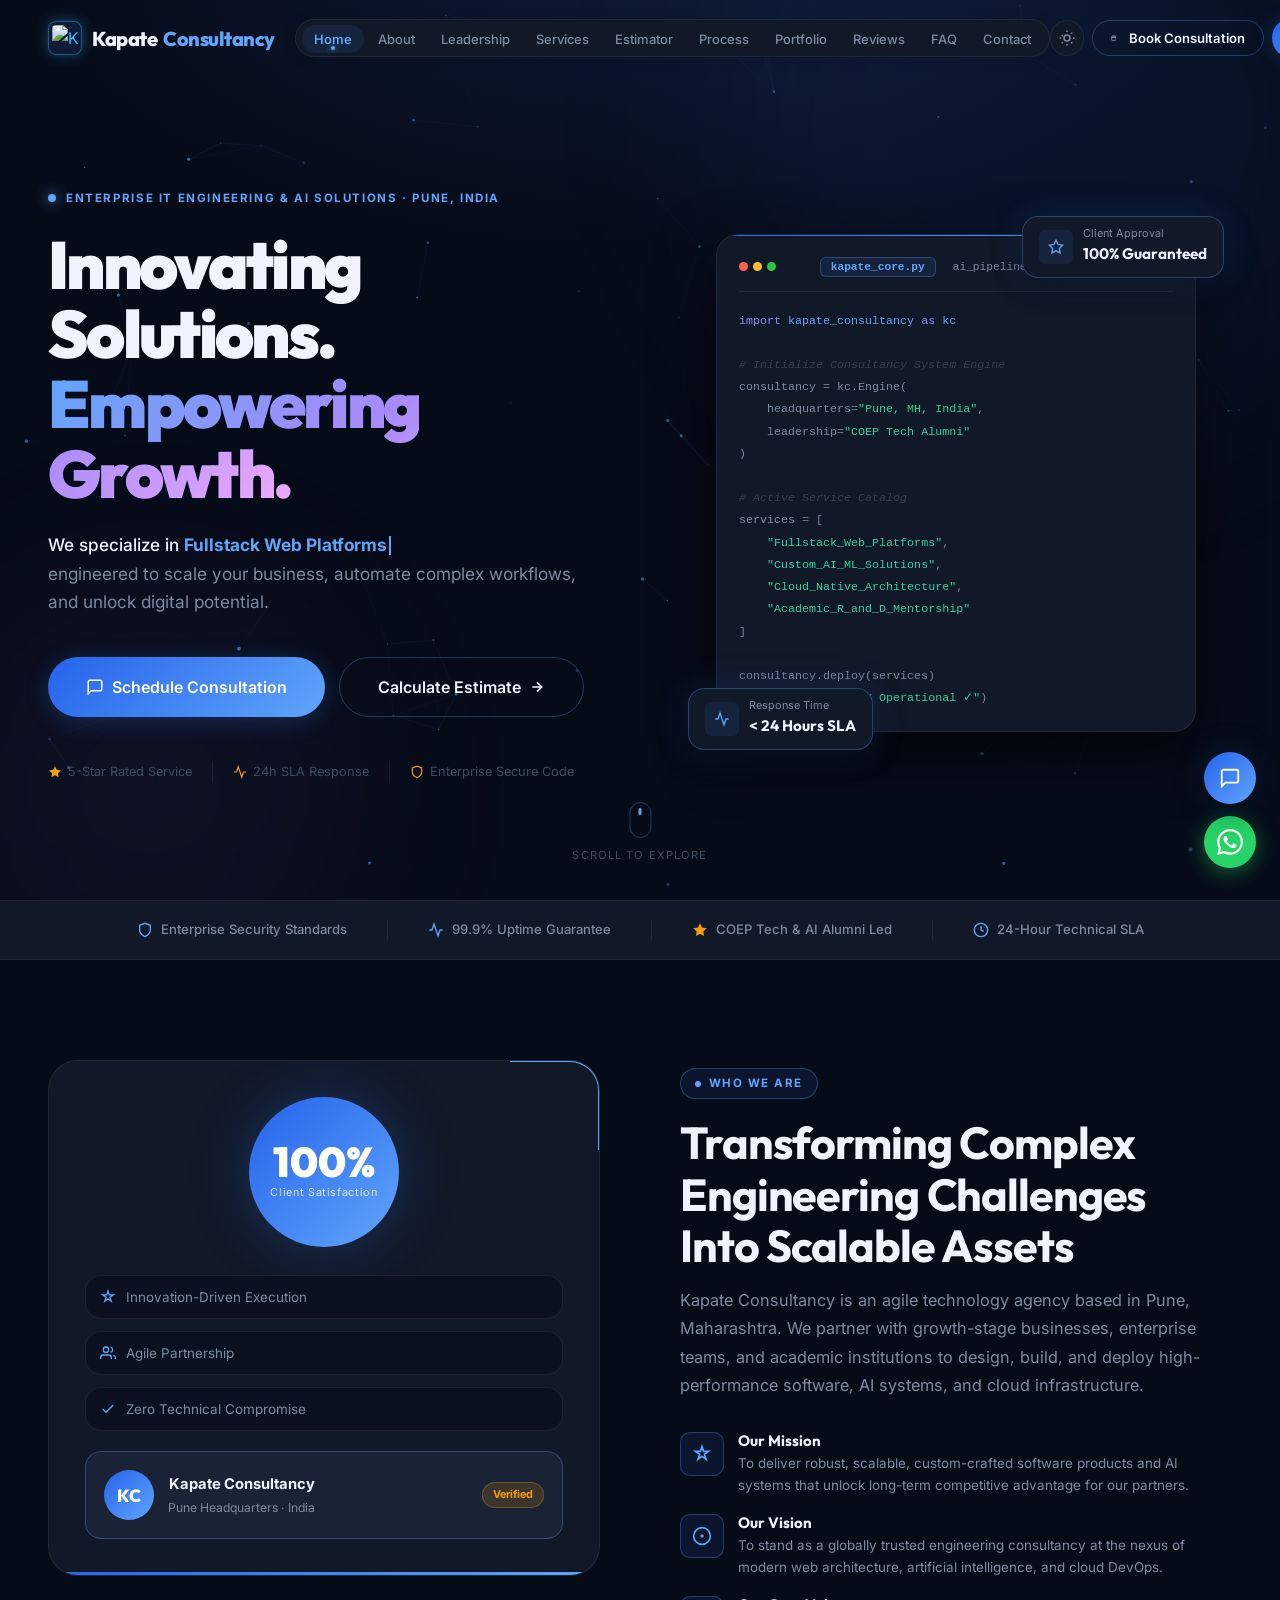
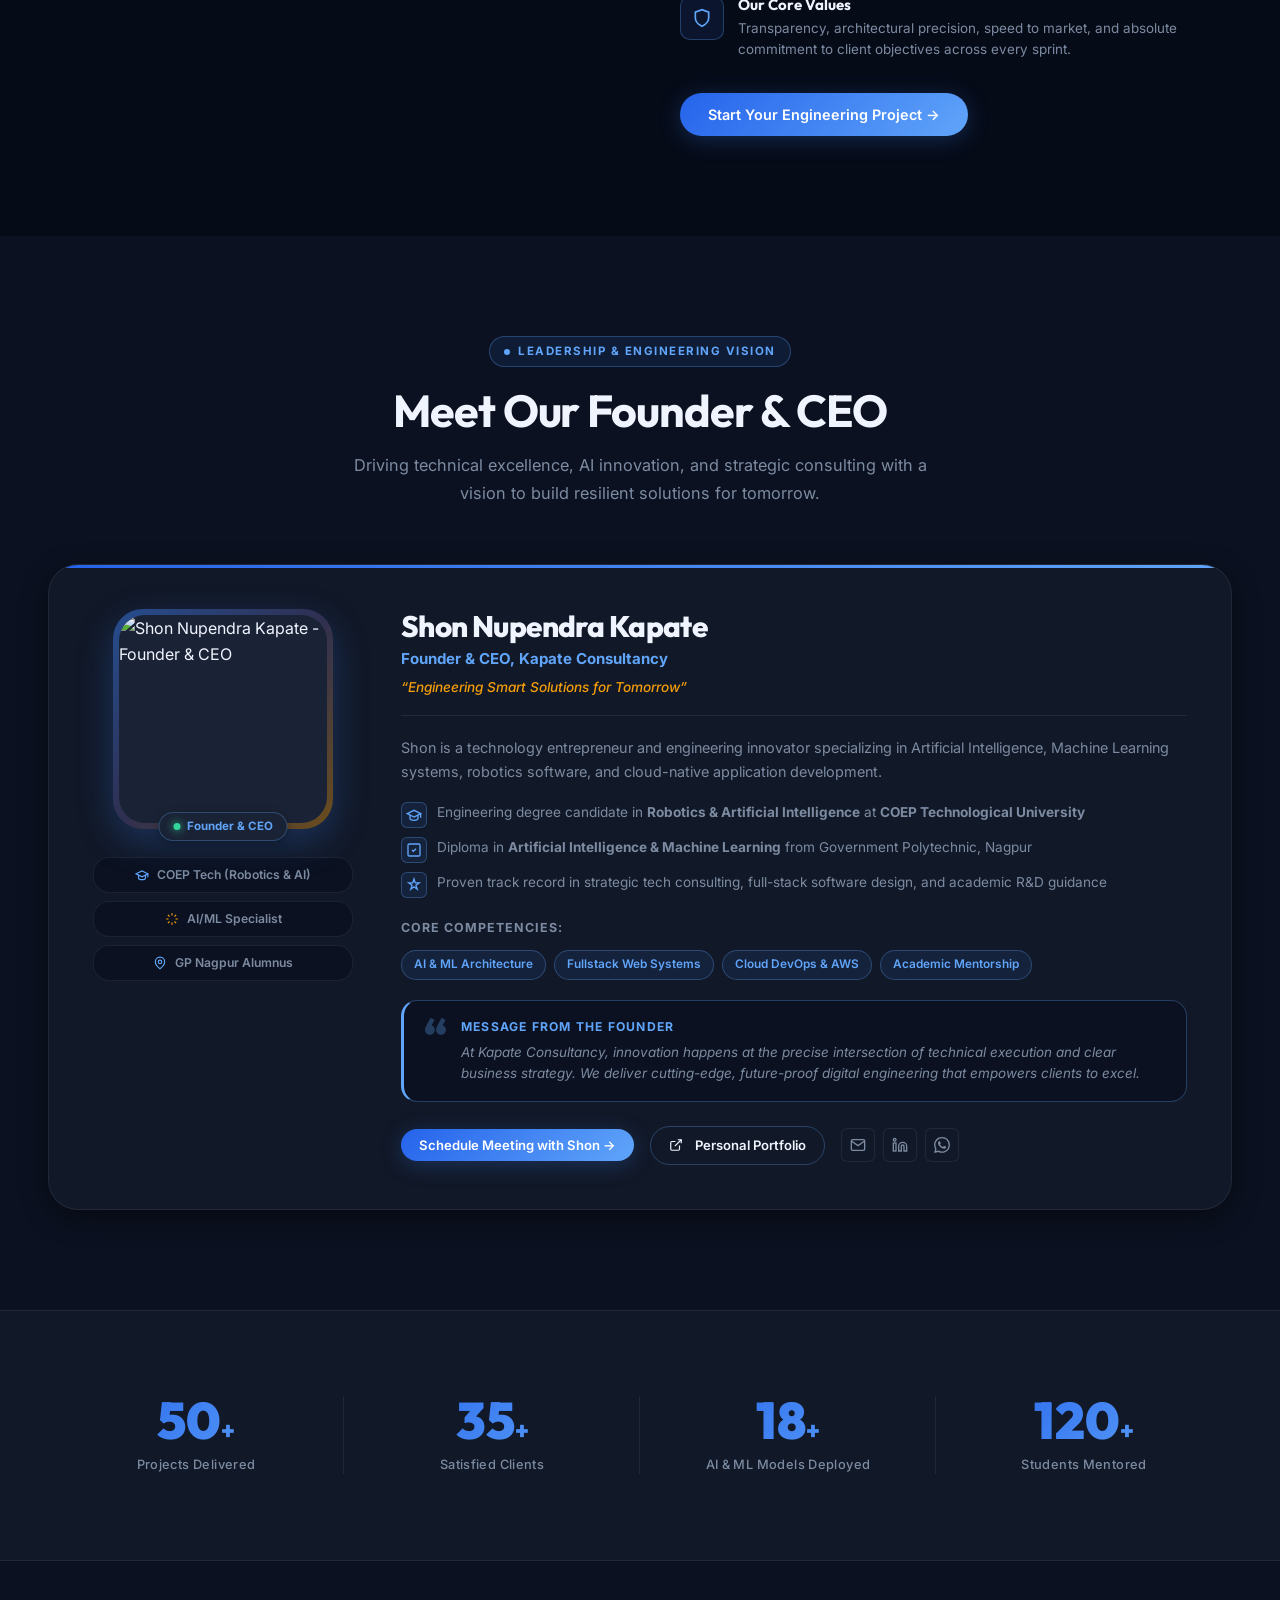
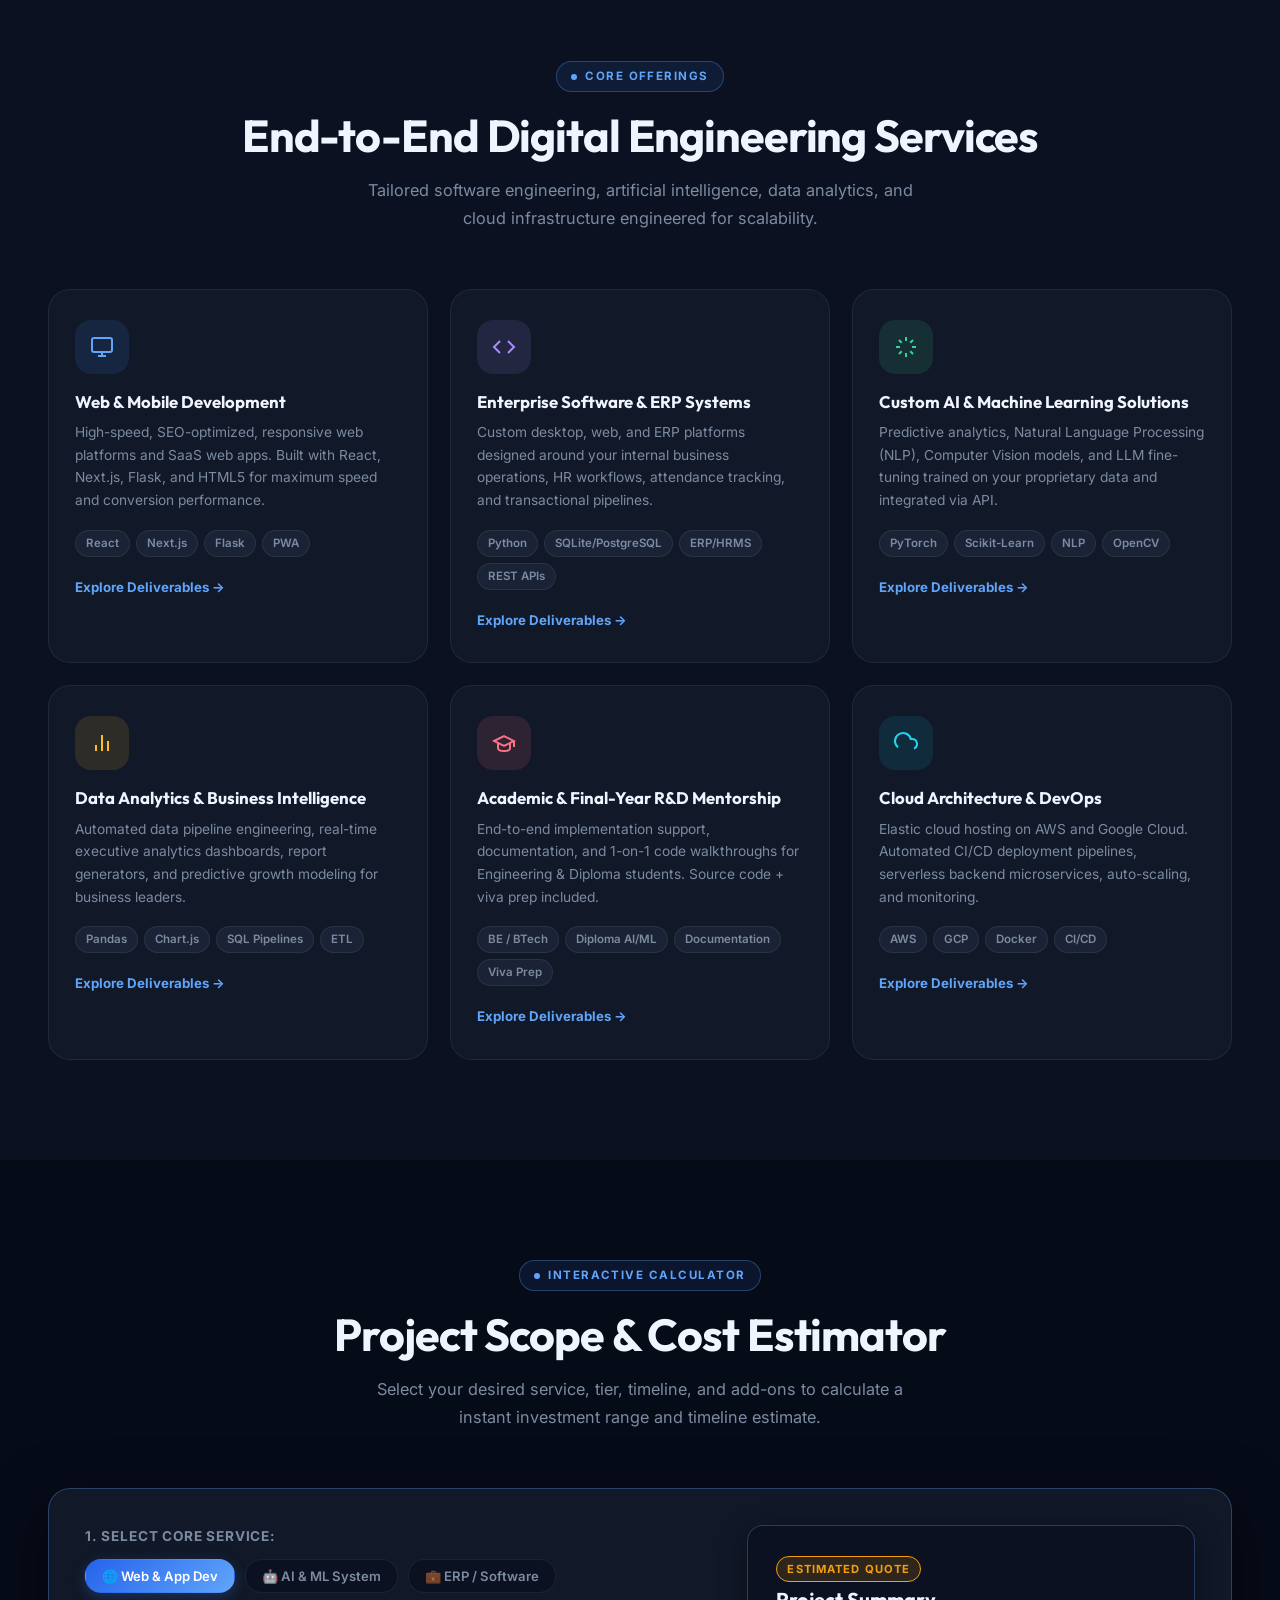
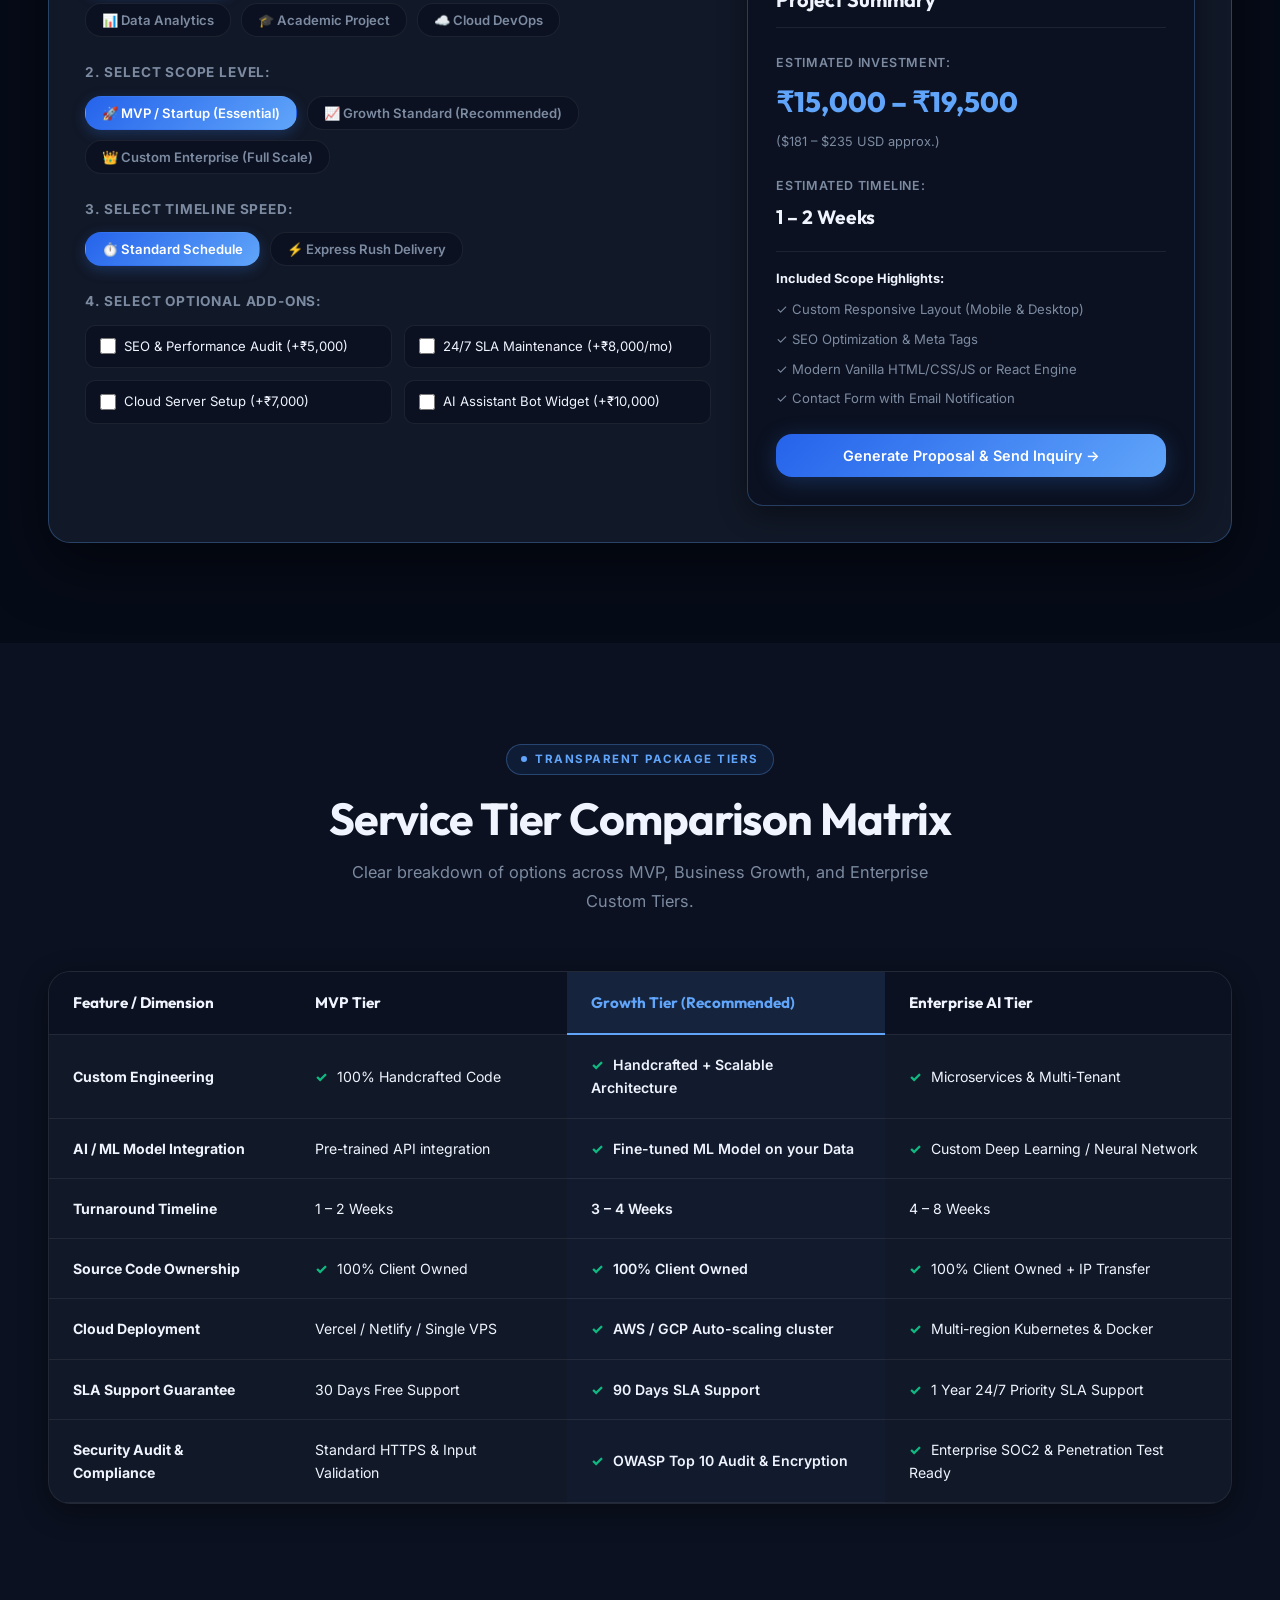
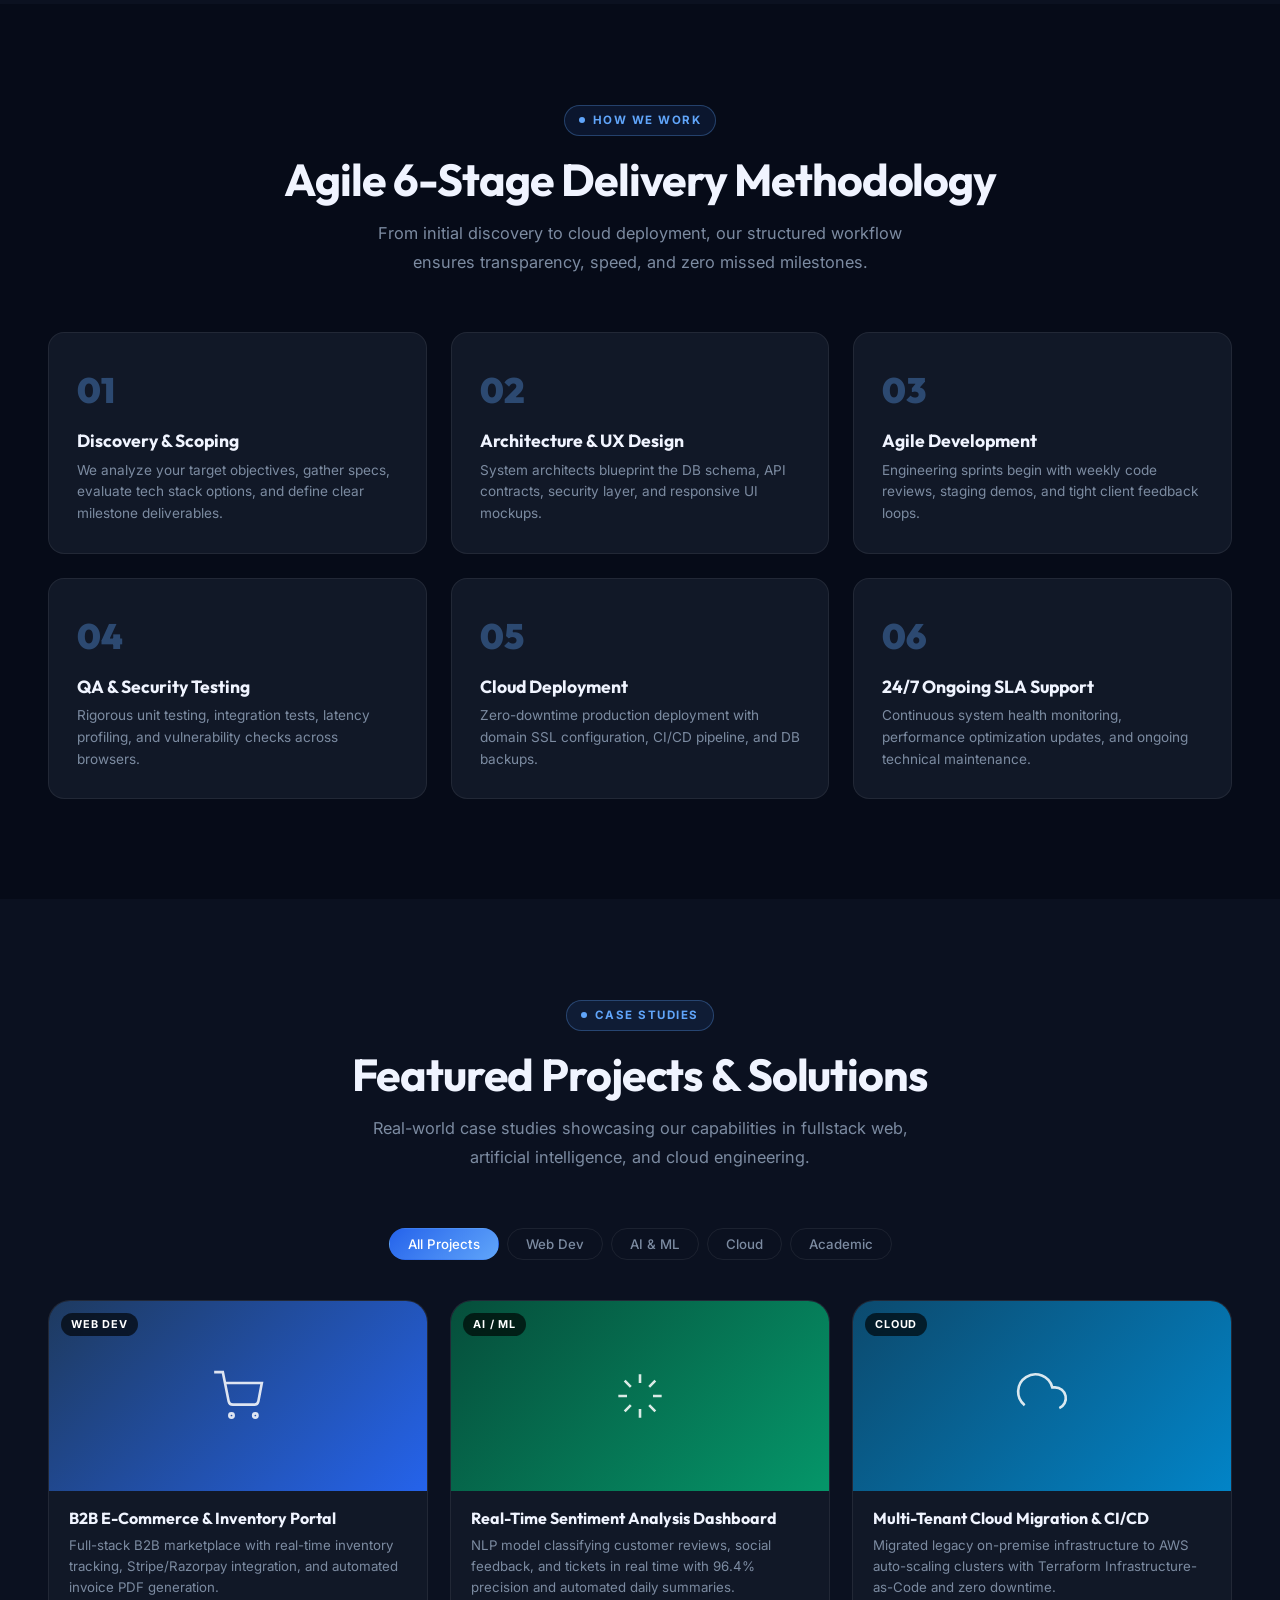
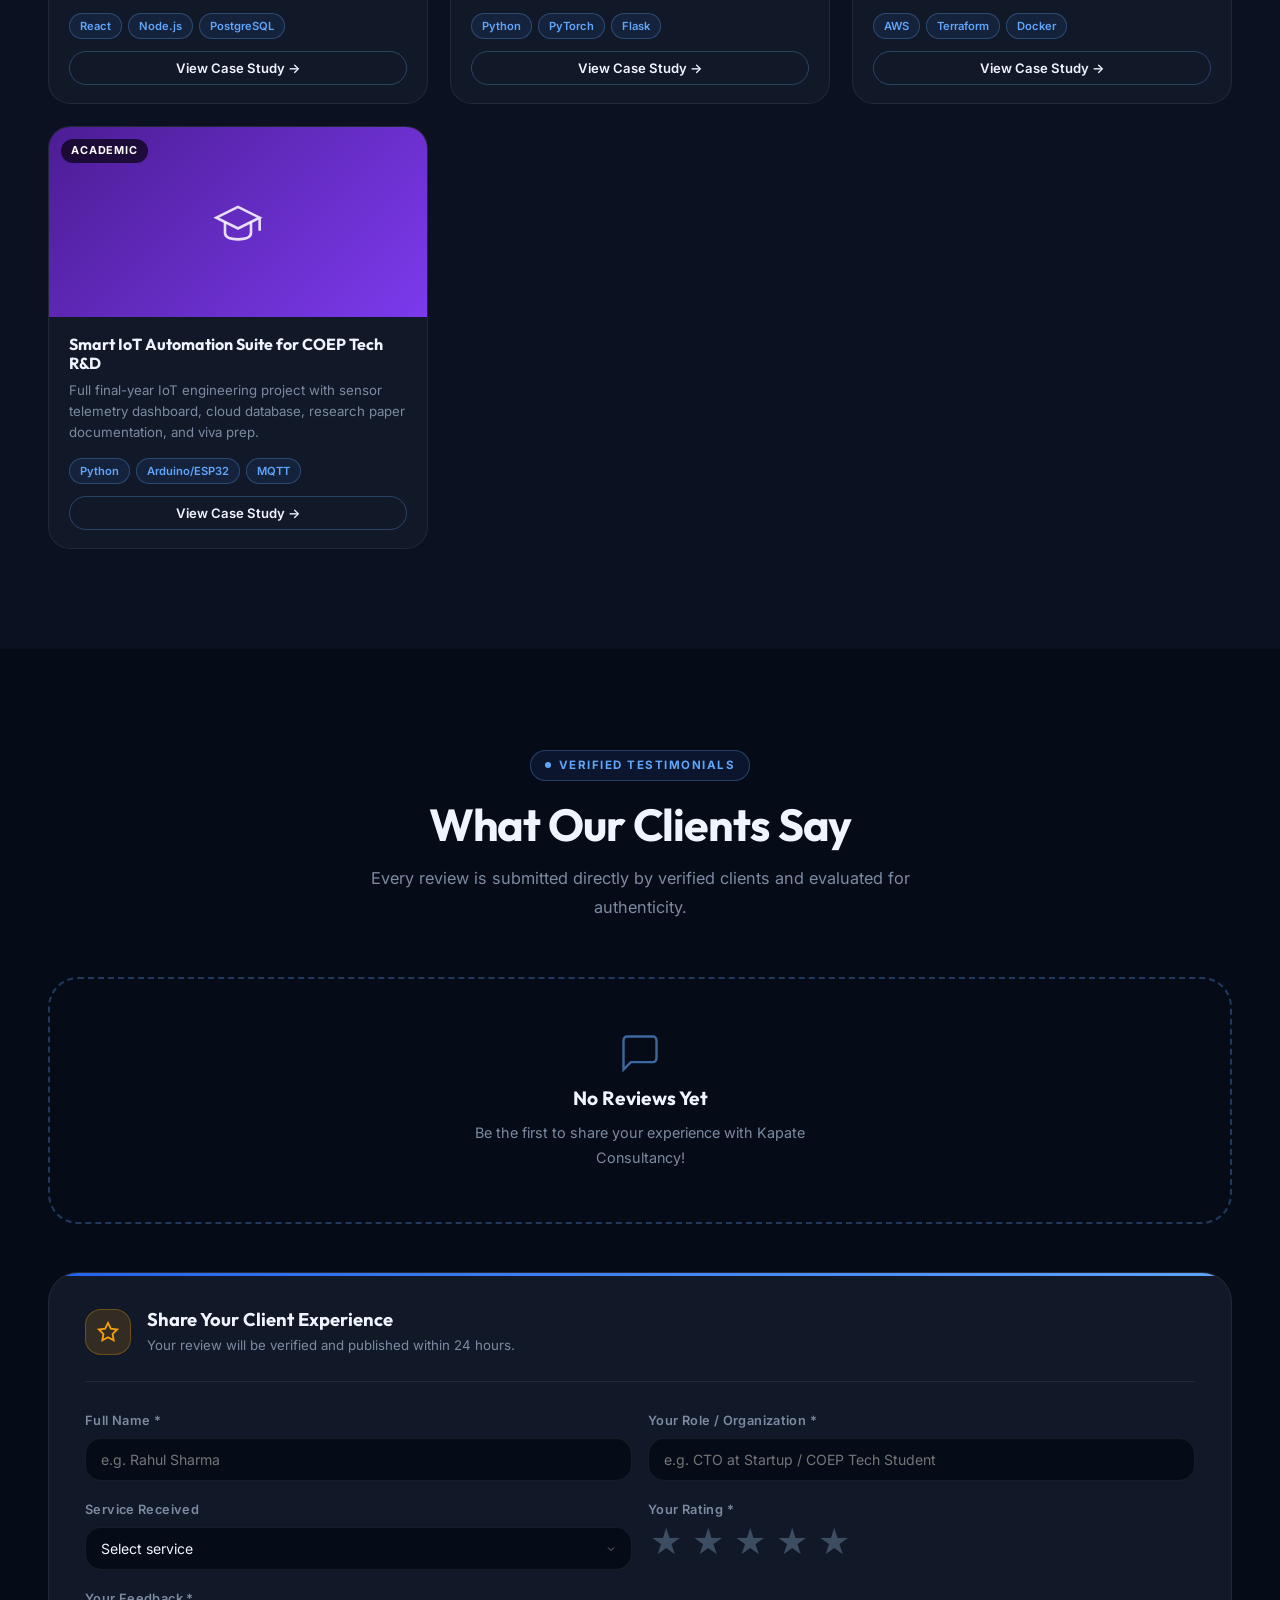
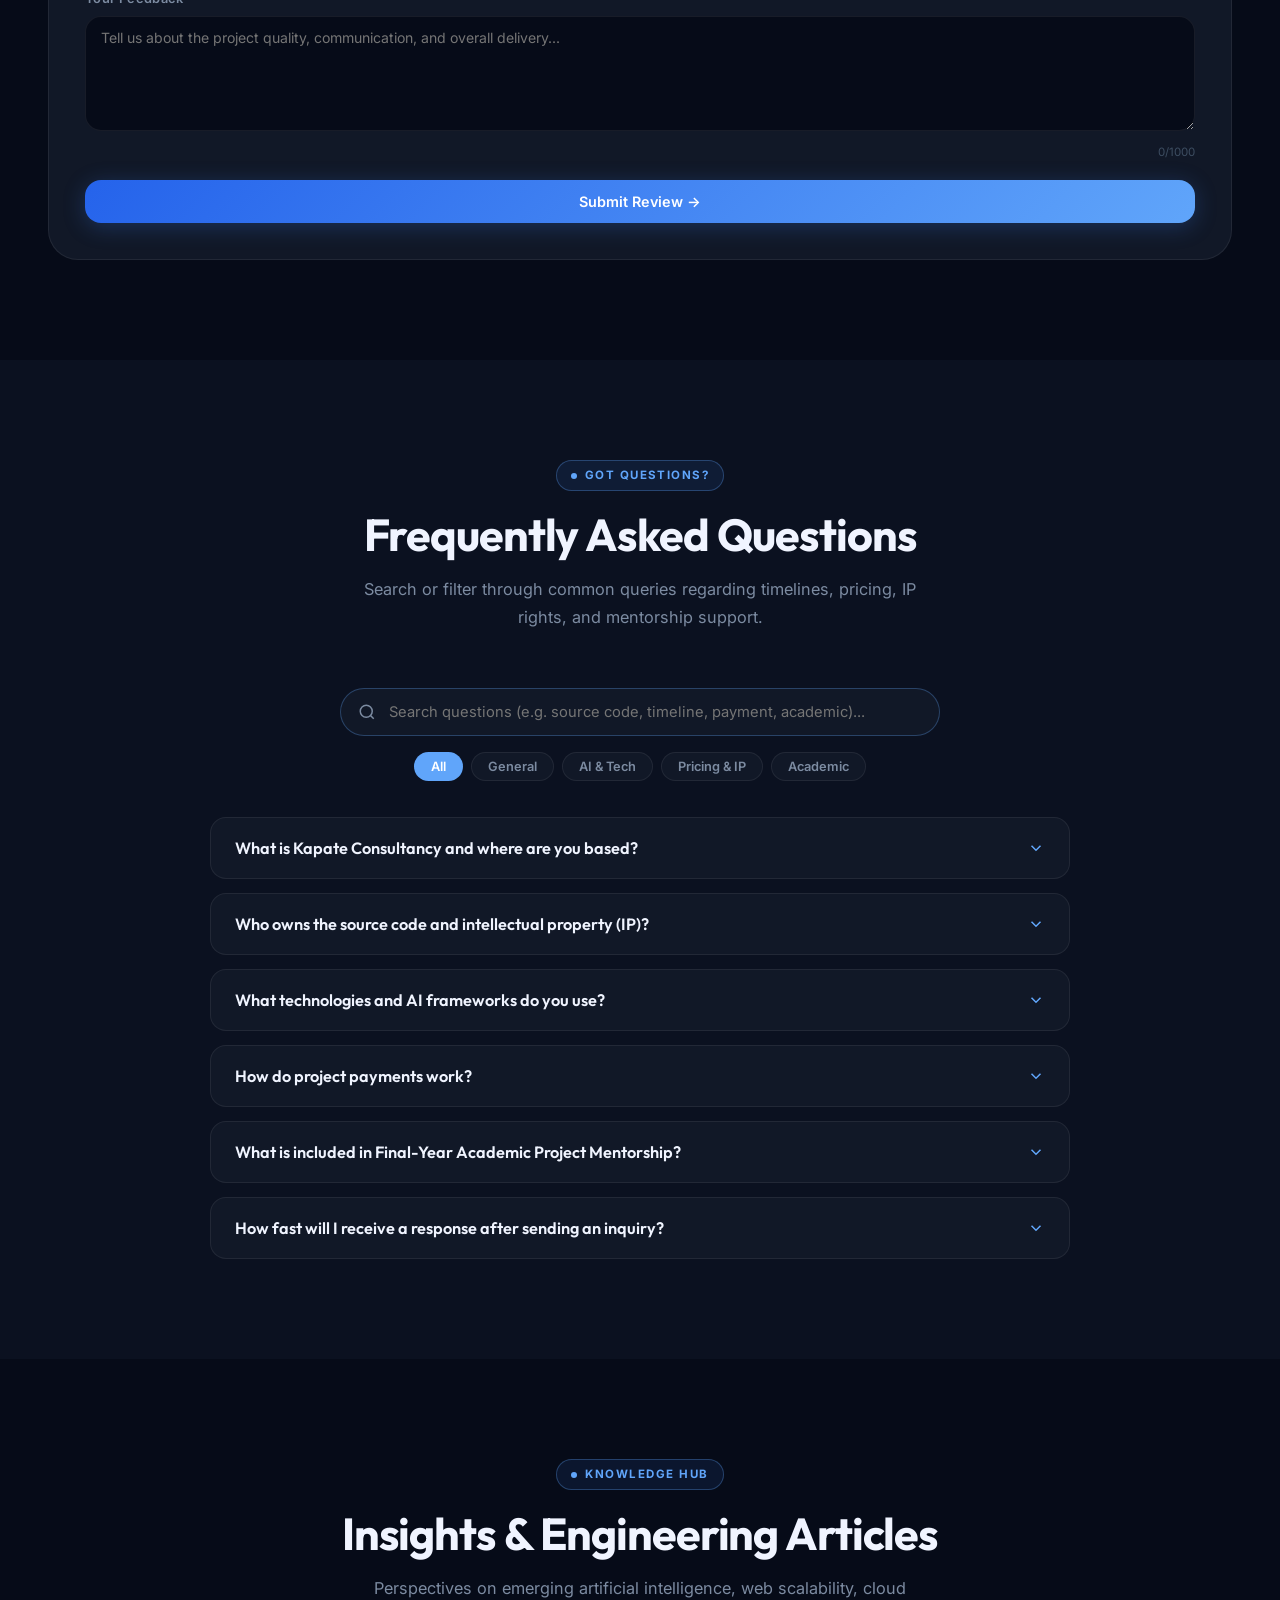
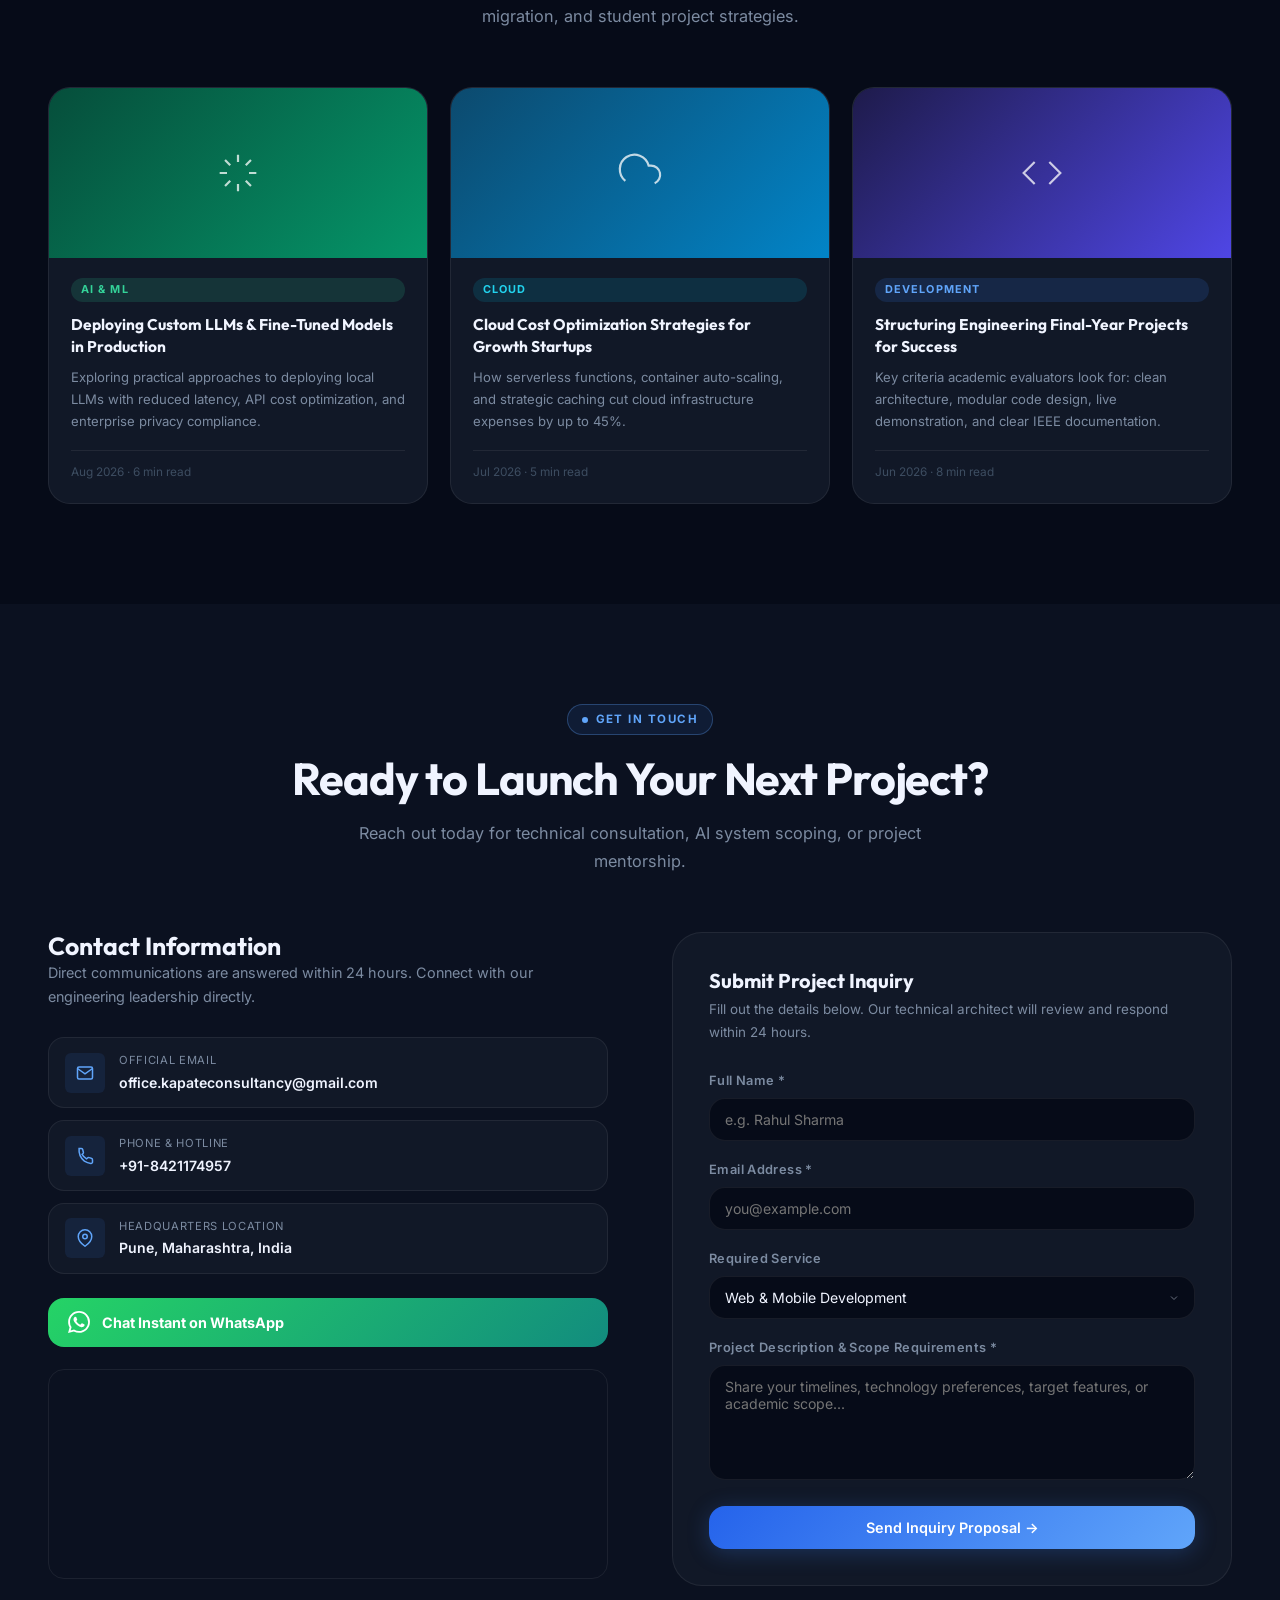
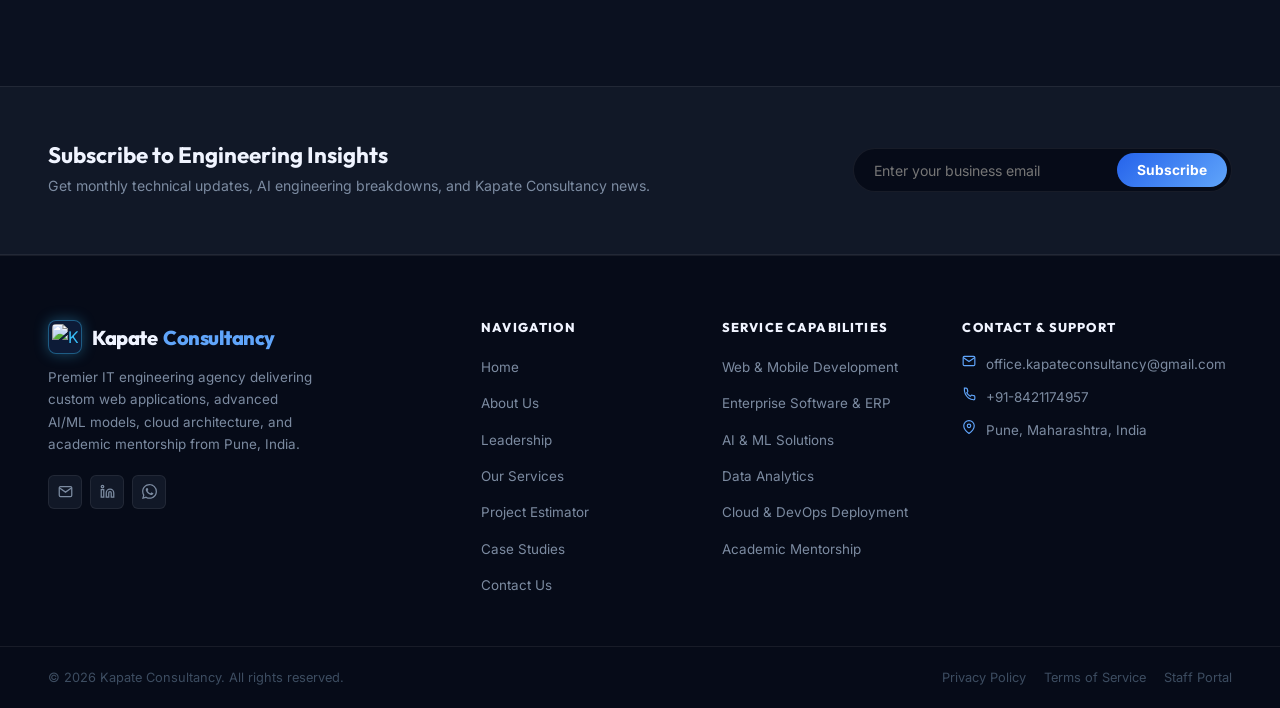
==== commit 5aa5a71e: "Add files via upload" ====
--- a/index.html
+++ b/index.html
@@ -1450,8 +1450,7 @@
         <div class="footer-legal">
           <a href="legal.html">Privacy Policy</a>
           <a href="legal.html?tab=terms">Terms of Service</a>
-          <a href="admin.html">Admin Portal</a>
-          <a href="erp.html">ERP Suite</a>
+          <a href="erp.html">Staff Portal</a>
         </div>
       </div>
     </div>
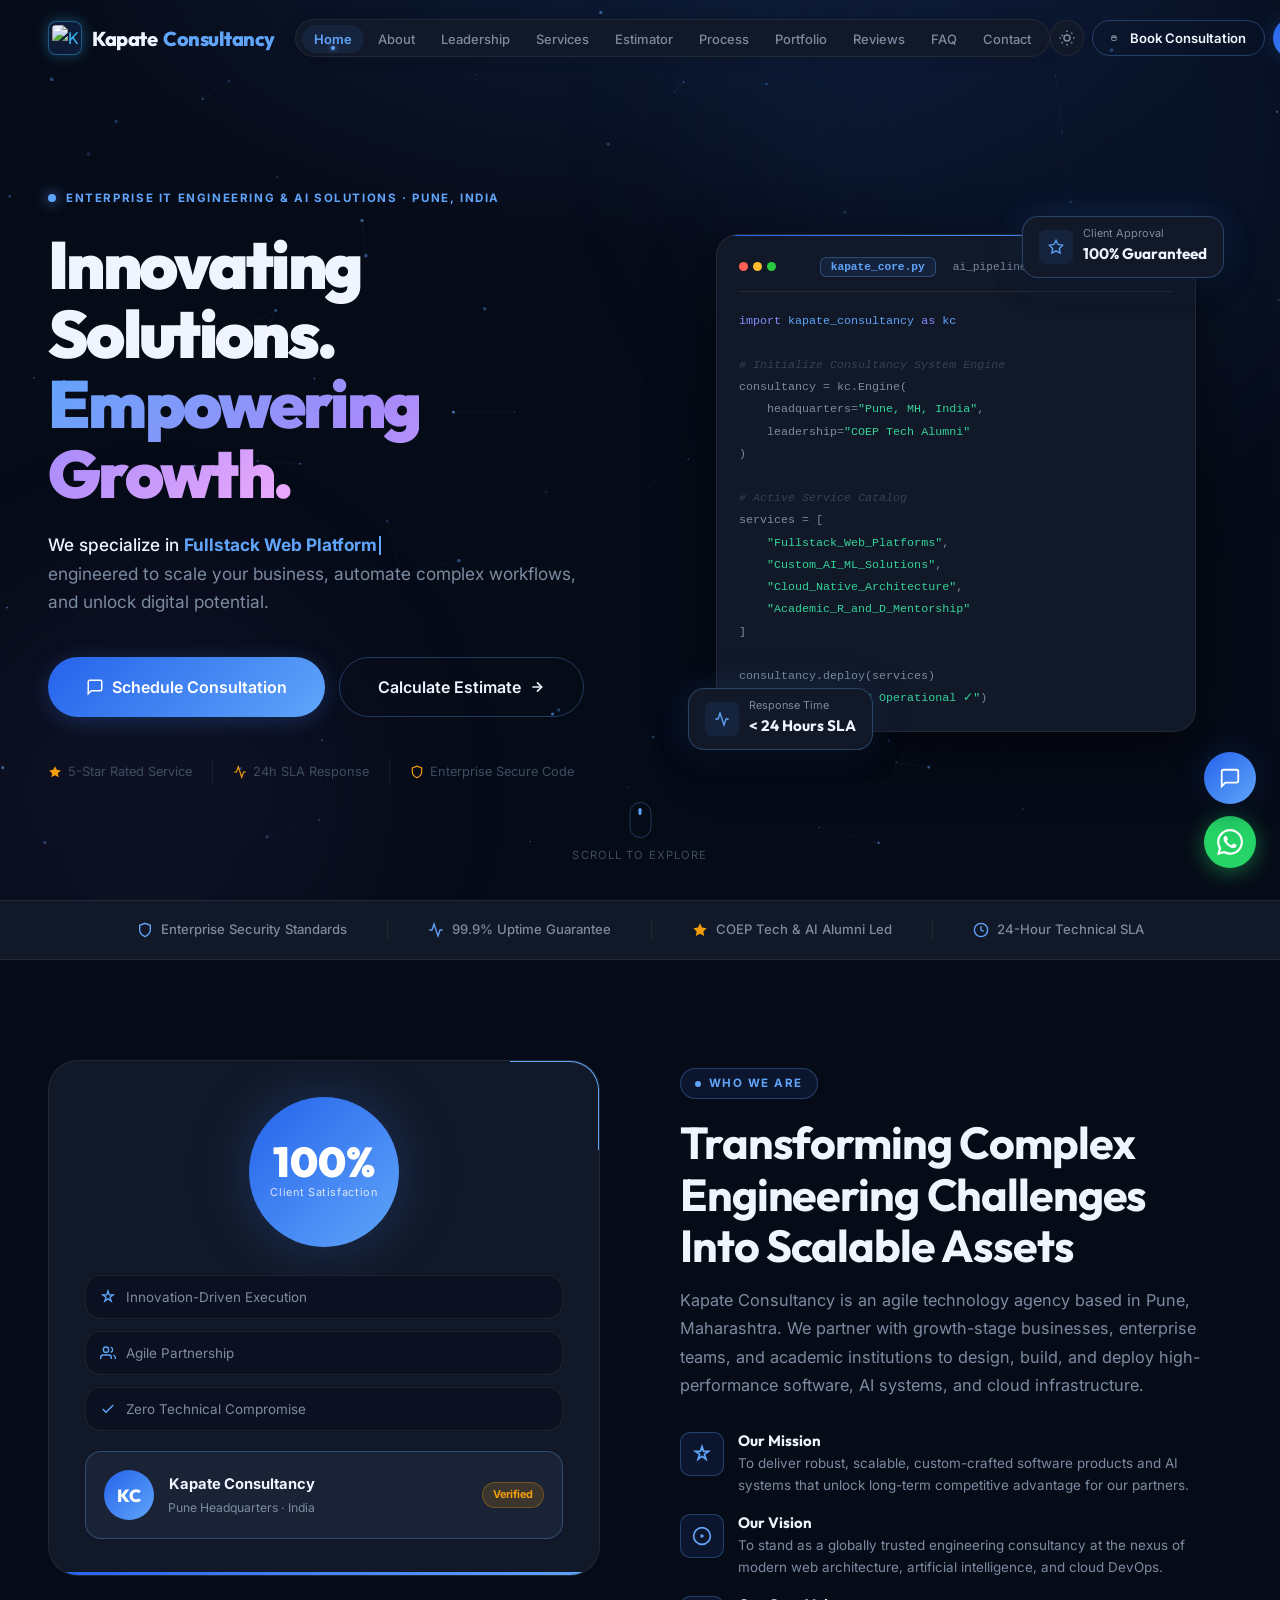
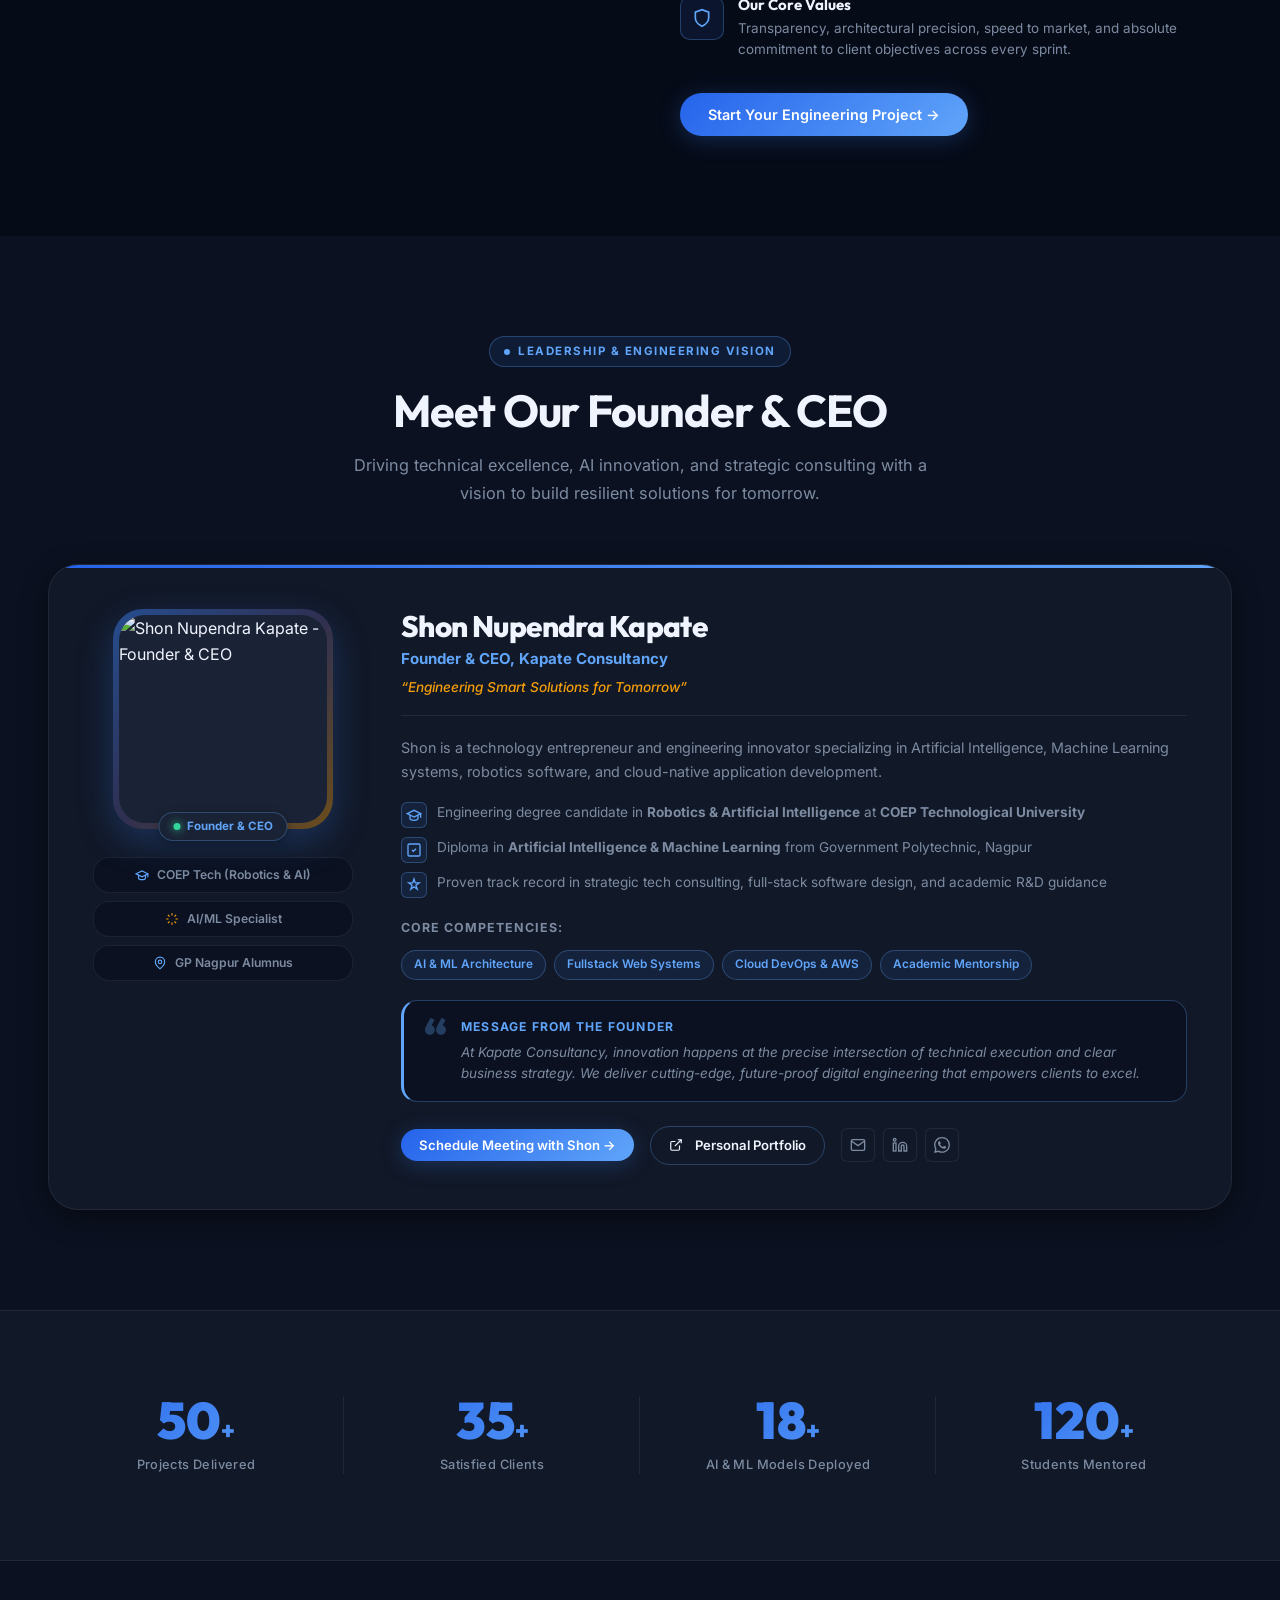
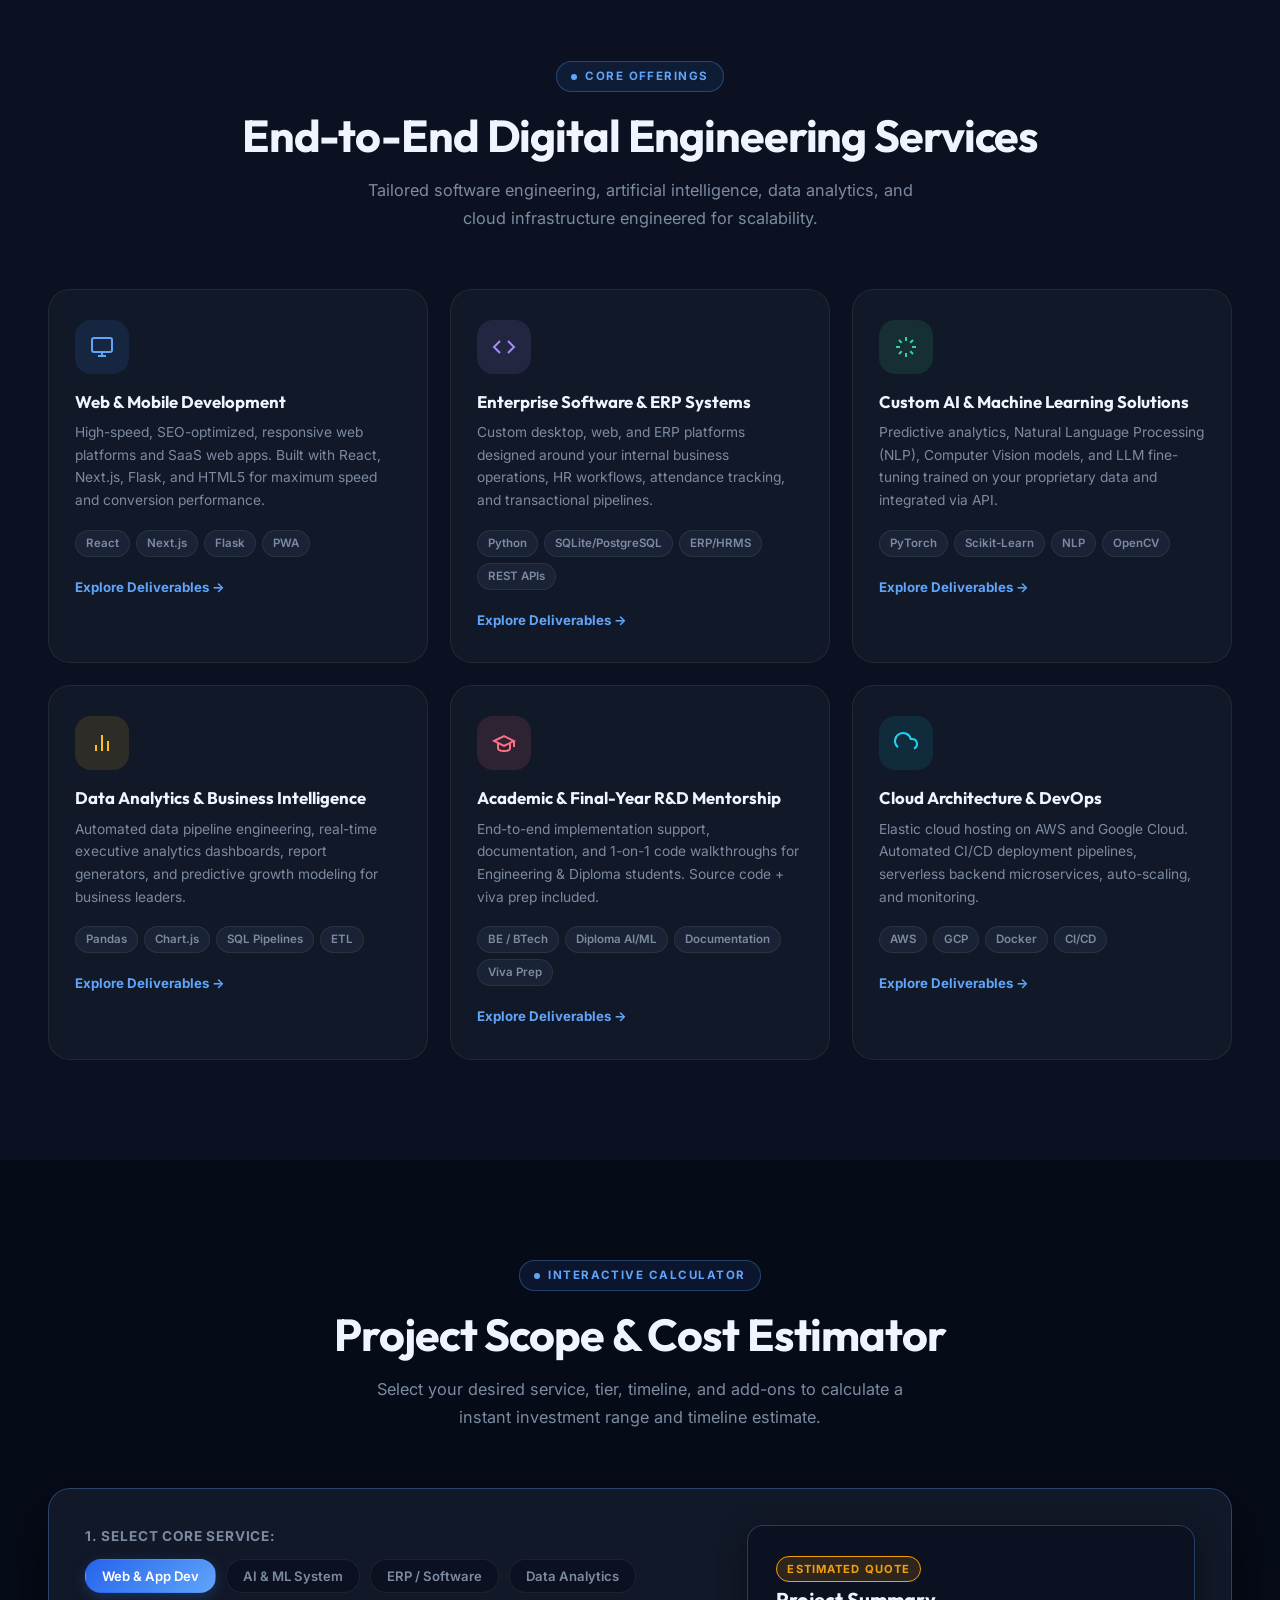
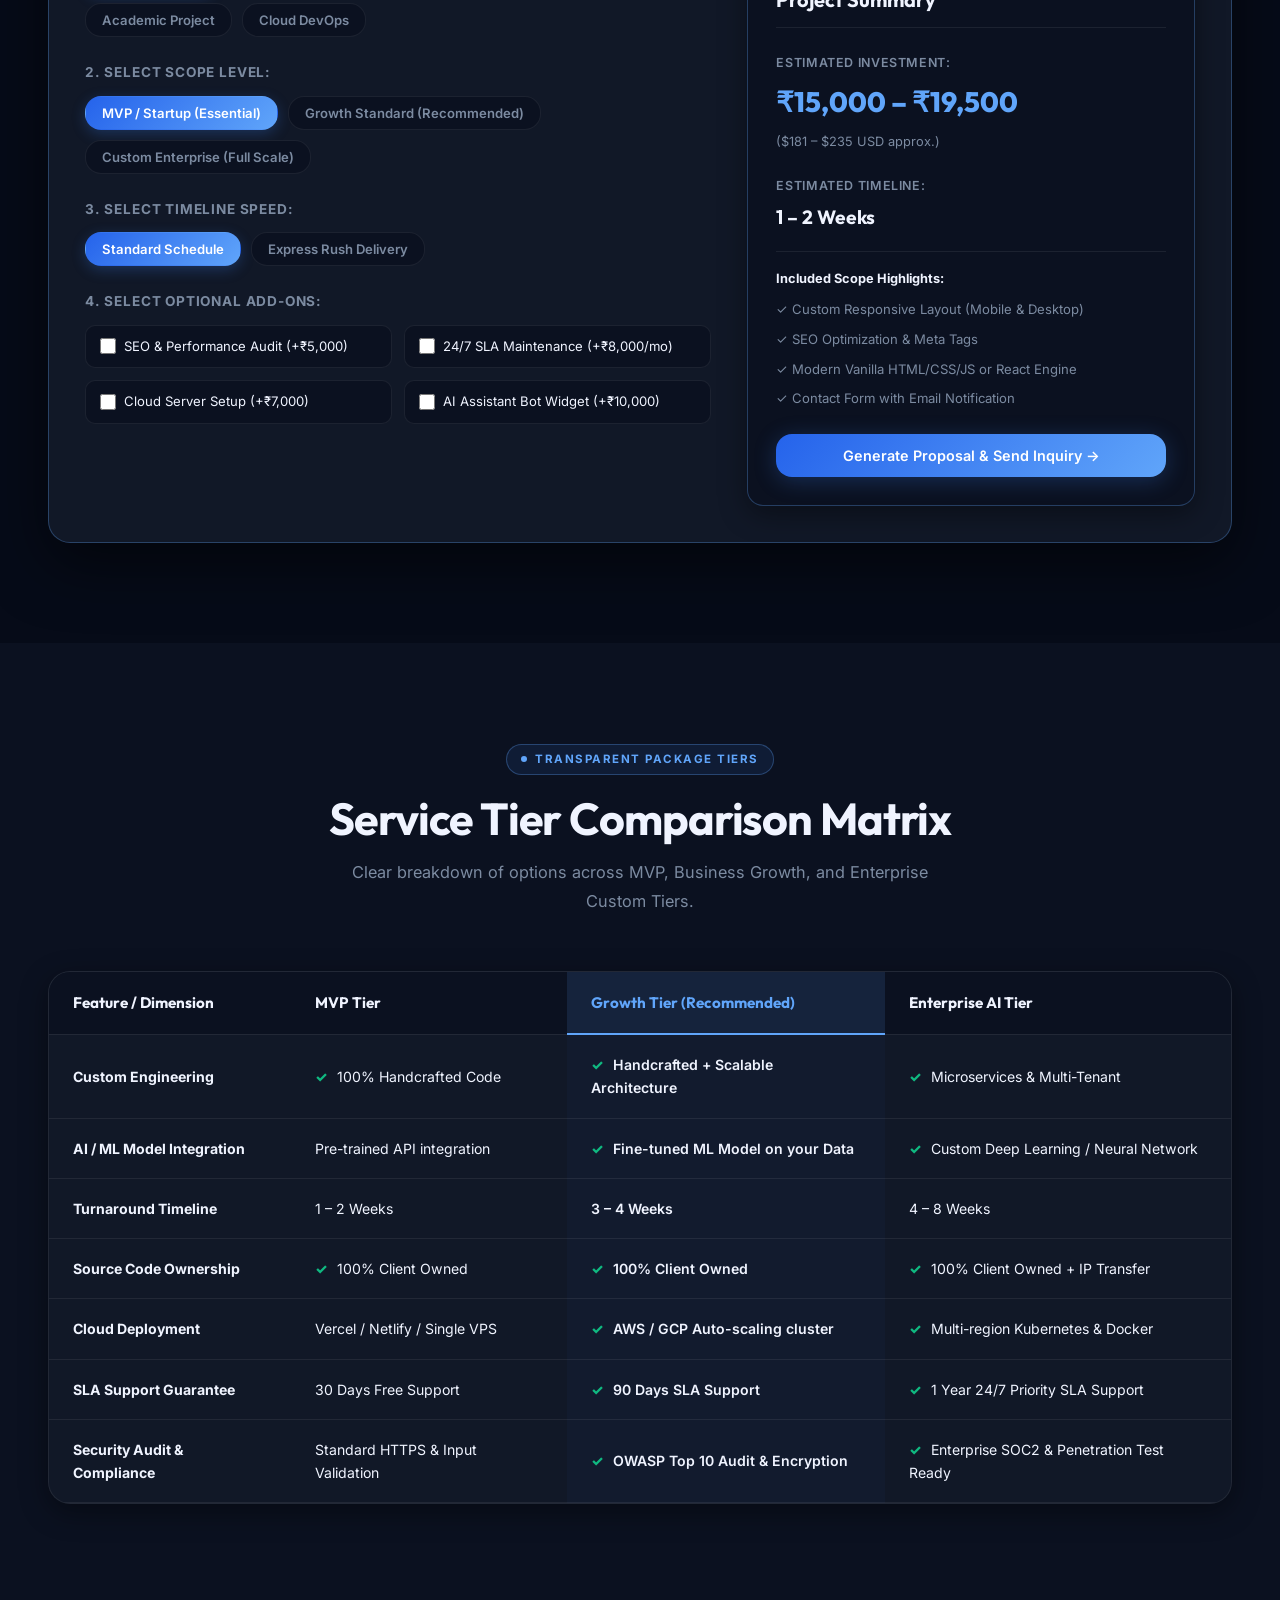
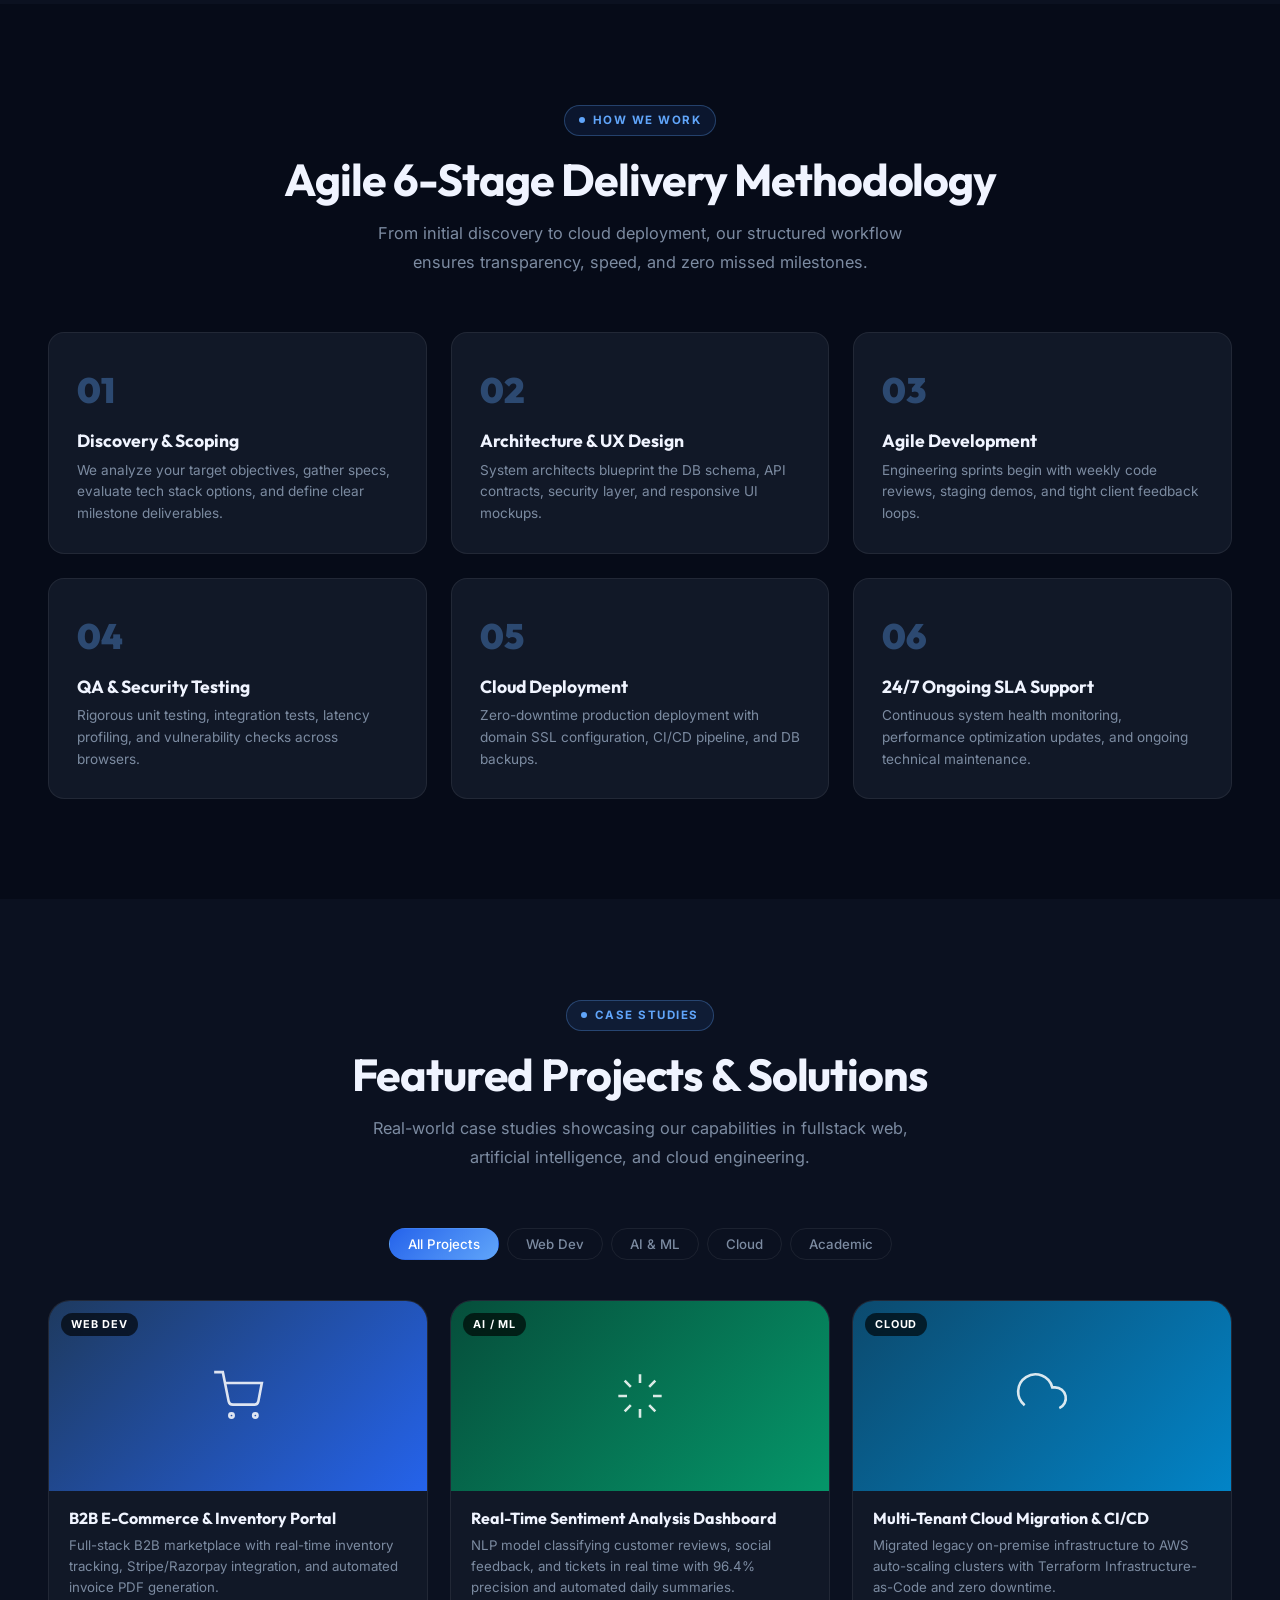
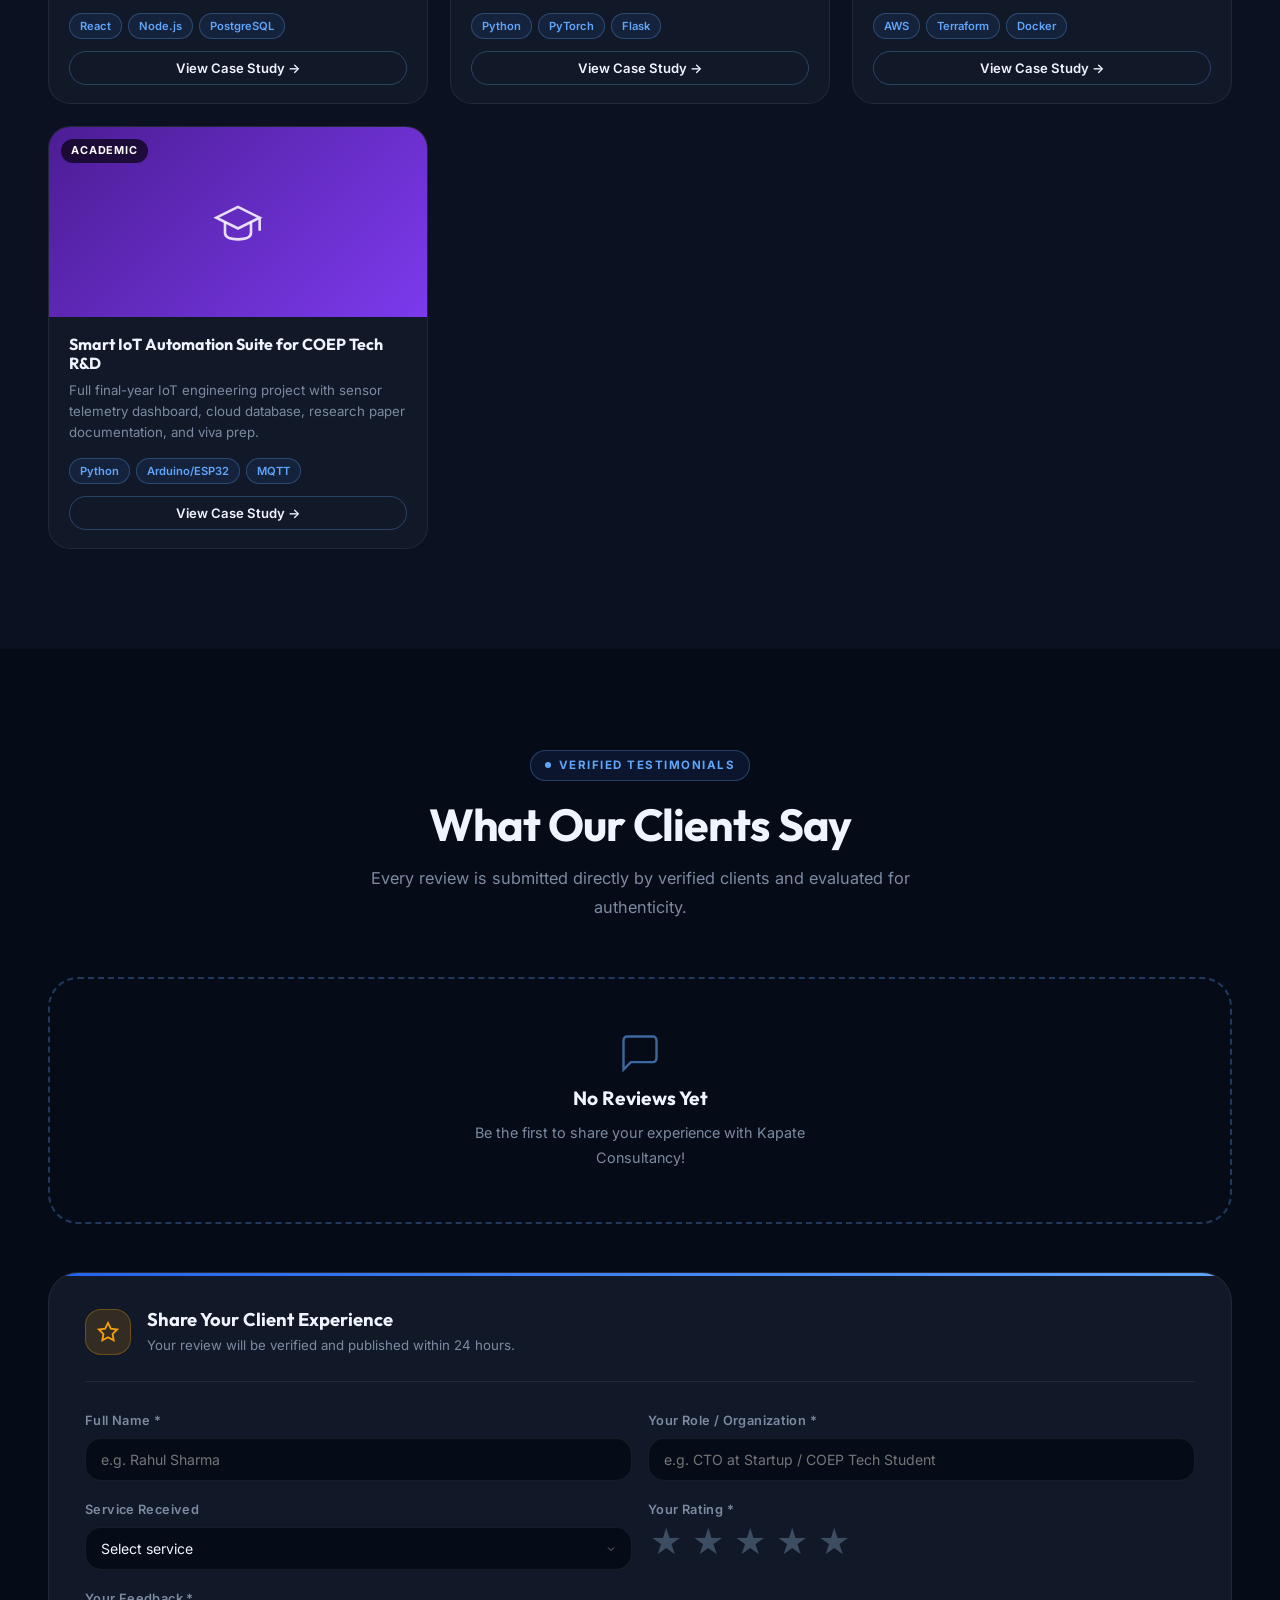
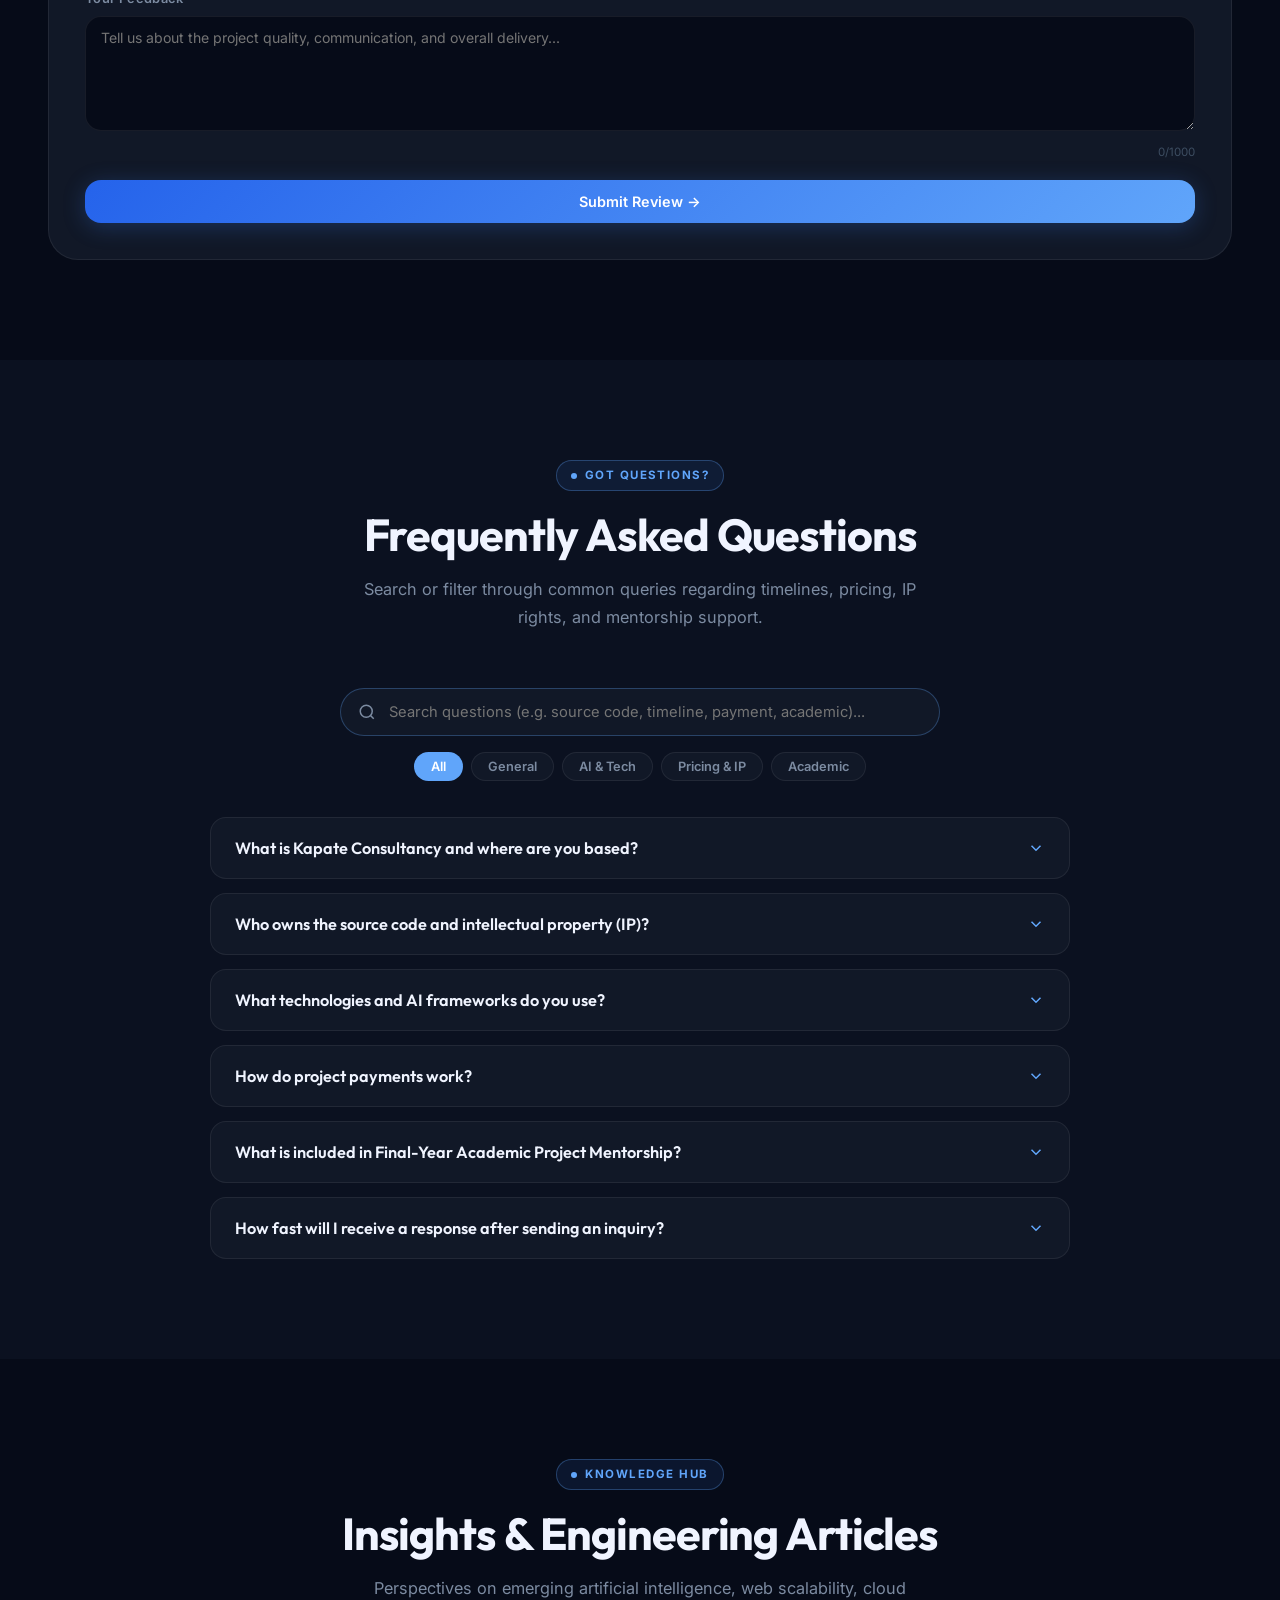
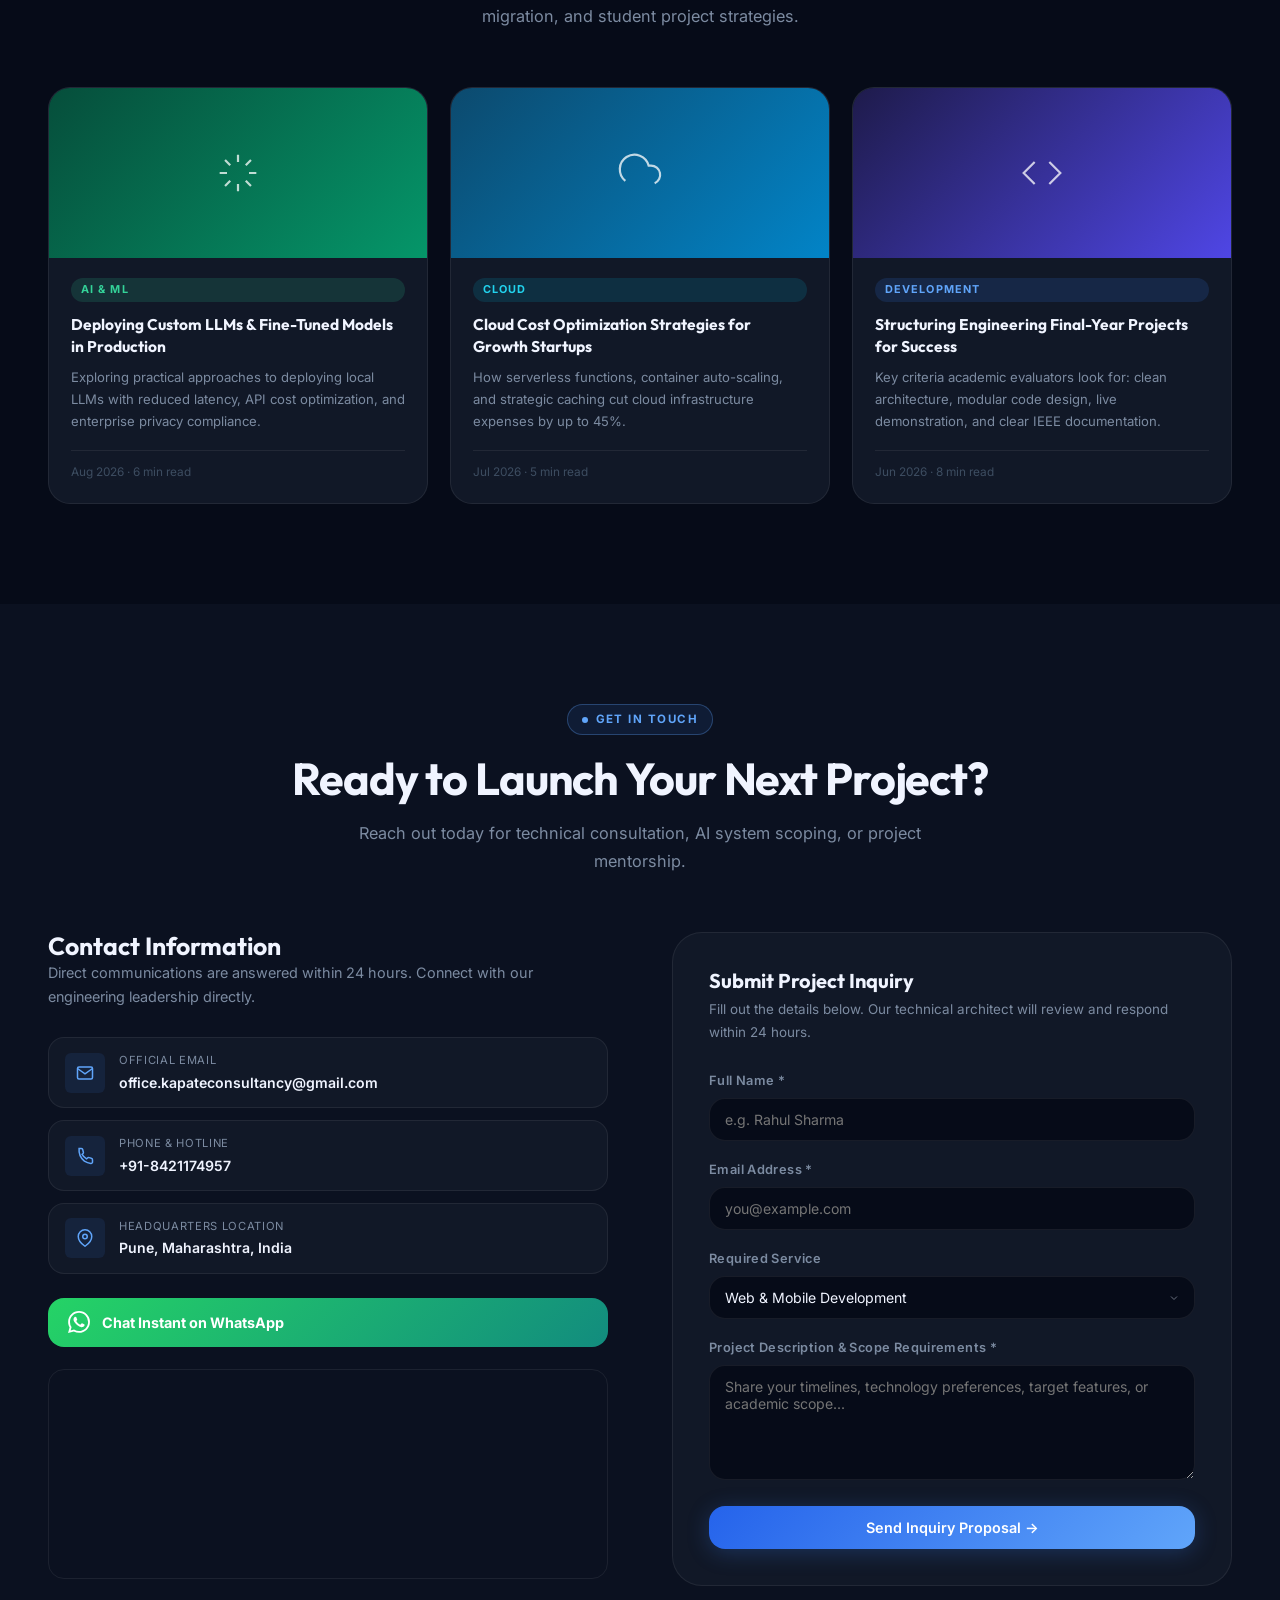
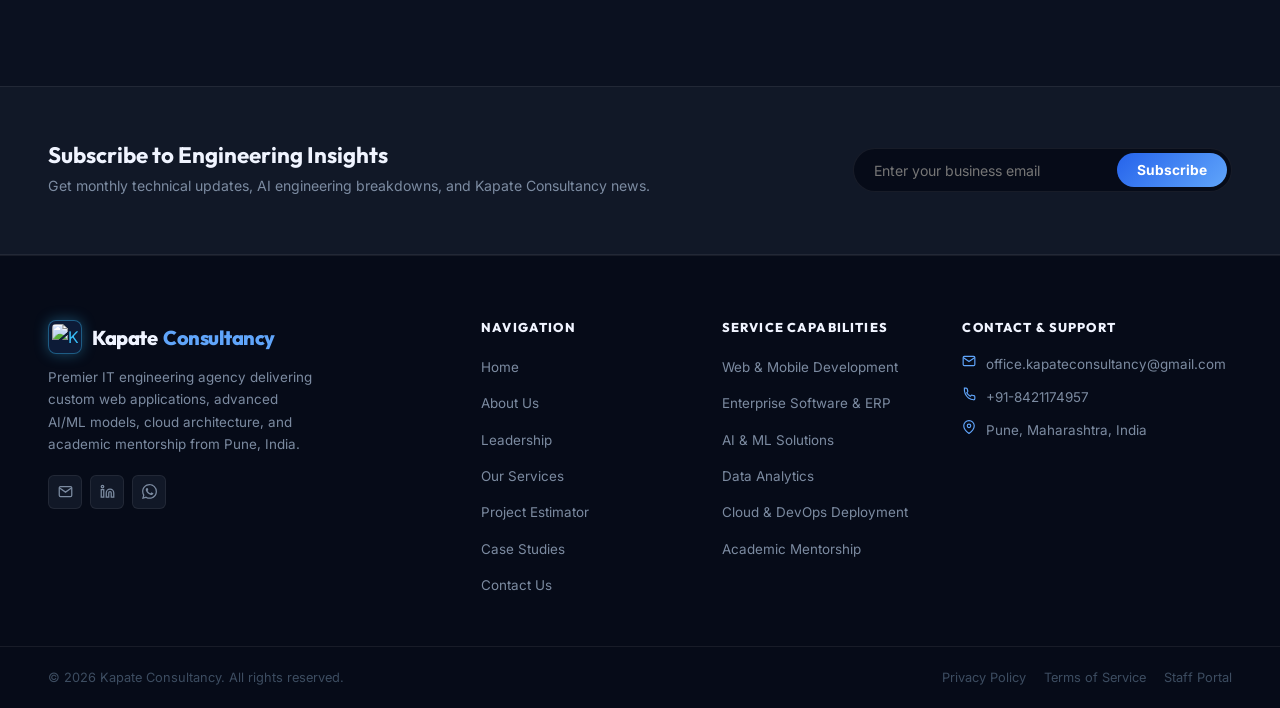
==== commit 8a585c34: "Add files via upload" ====
--- a/index.html
+++ b/index.html
@@ -125,8 +125,8 @@
           <li><a href="#testimonials" class="nav-link">Reviews</a></li>
           <li><a href="#faq" class="nav-link">FAQ</a></li>
           <li><a href="#contact" class="nav-link">Contact</a></li>
-          <li class="show-mobile-only" style="margin-top: 14px; width: 100%;"><button class="btn btn-sm btn-outline btn-block open-booking-modal" style="text-align:center;">📅 Book Consultation</button></li>
-          <li class="show-mobile-only" style="margin-top: 8px; width: 100%;"><a href="erp.html" class="btn btn-sm btn-primary btn-block" style="text-align:center;">💼 Employee Portal</a></li>
+          <li class="show-mobile-only" style="margin-top: 14px; width: 100%;"><button class="btn btn-sm btn-outline btn-block open-booking-modal" style="text-align:center;">Book Consultation</button></li>
+          <li class="show-mobile-only" style="margin-top: 8px; width: 100%;"><a href="workspace.html" class="btn btn-sm btn-primary btn-block" style="text-align:center;">Kapate Workspace</a></li>
         </ul>
       </nav>
 
@@ -139,7 +139,7 @@
           <svg xmlns="http://www.w3.org/2000/svg" width="14" height="14" viewBox="0 0 24 24" fill="none" stroke="currentColor" stroke-width="2" style="margin-right:5px;"><rect x="3" y="4" width="18" height="18" rx="2" ry="2"/><line x1="16" y1="2" x2="16" y2="6"/><line x1="8" y1="2" x2="8" y2="6"/><line x1="3" y1="10" x2="21" y2="10"/></svg>
           Book Consultation
         </button>
-        <a href="erp.html" class="btn btn-sm btn-primary hide-mobile">ERP Suite</a>
+        <a href="workspace.html" class="btn btn-sm btn-primary hide-mobile">Workspace</a>
         <button class="menu-toggle" id="menu-toggle" aria-label="Toggle navigation menu">
           <span class="bar"></span>
           <span class="bar"></span>
@@ -664,12 +664,12 @@
               <div class="est-group">
                 <label class="est-label">1. Select Core Service:</label>
                 <div class="est-pills-grid" id="est-service-group">
-                  <button class="est-pill active" data-val="webdev">🌐 Web &amp; App Dev</button>
-                  <button class="est-pill" data-val="aiml">🤖 AI &amp; ML System</button>
-                  <button class="est-pill" data-val="software">💼 ERP / Software</button>
-                  <button class="est-pill" data-val="analytics">📊 Data Analytics</button>
-                  <button class="est-pill" data-val="academic">🎓 Academic Project</button>
-                  <button class="est-pill" data-val="cloud">☁️ Cloud DevOps</button>
+                  <button class="est-pill active" data-val="webdev">Web &amp; App Dev</button>
+                  <button class="est-pill" data-val="aiml">AI &amp; ML System</button>
+                  <button class="est-pill" data-val="software">ERP / Software</button>
+                  <button class="est-pill" data-val="analytics">Data Analytics</button>
+                  <button class="est-pill" data-val="academic">Academic Project</button>
+                  <button class="est-pill" data-val="cloud">Cloud DevOps</button>
                 </div>
               </div>
 
@@ -677,9 +677,9 @@
               <div class="est-group">
                 <label class="est-label">2. Select Scope Level:</label>
                 <div class="est-pills-grid" id="est-tier-group">
-                  <button class="est-pill active" data-val="mvp">🚀 MVP / Startup (Essential)</button>
-                  <button class="est-pill" data-val="growth">📈 Growth Standard (Recommended)</button>
-                  <button class="est-pill" data-val="enterprise">👑 Custom Enterprise (Full Scale)</button>
+                  <button class="est-pill active" data-val="mvp">MVP / Startup (Essential)</button>
+                  <button class="est-pill" data-val="growth">Growth Standard (Recommended)</button>
+                  <button class="est-pill" data-val="enterprise">Custom Enterprise (Full Scale)</button>
                 </div>
               </div>
 
@@ -687,8 +687,8 @@
               <div class="est-group">
                 <label class="est-label">3. Select Timeline Speed:</label>
                 <div class="est-pills-grid" id="est-speed-group">
-                  <button class="est-pill active" data-val="standard">⏱️ Standard Schedule</button>
-                  <button class="est-pill" data-val="express">⚡ Express Rush Delivery</button>
+                  <button class="est-pill active" data-val="standard">Standard Schedule</button>
+                  <button class="est-pill" data-val="express">Express Rush Delivery</button>
                 </div>
               </div>
 
